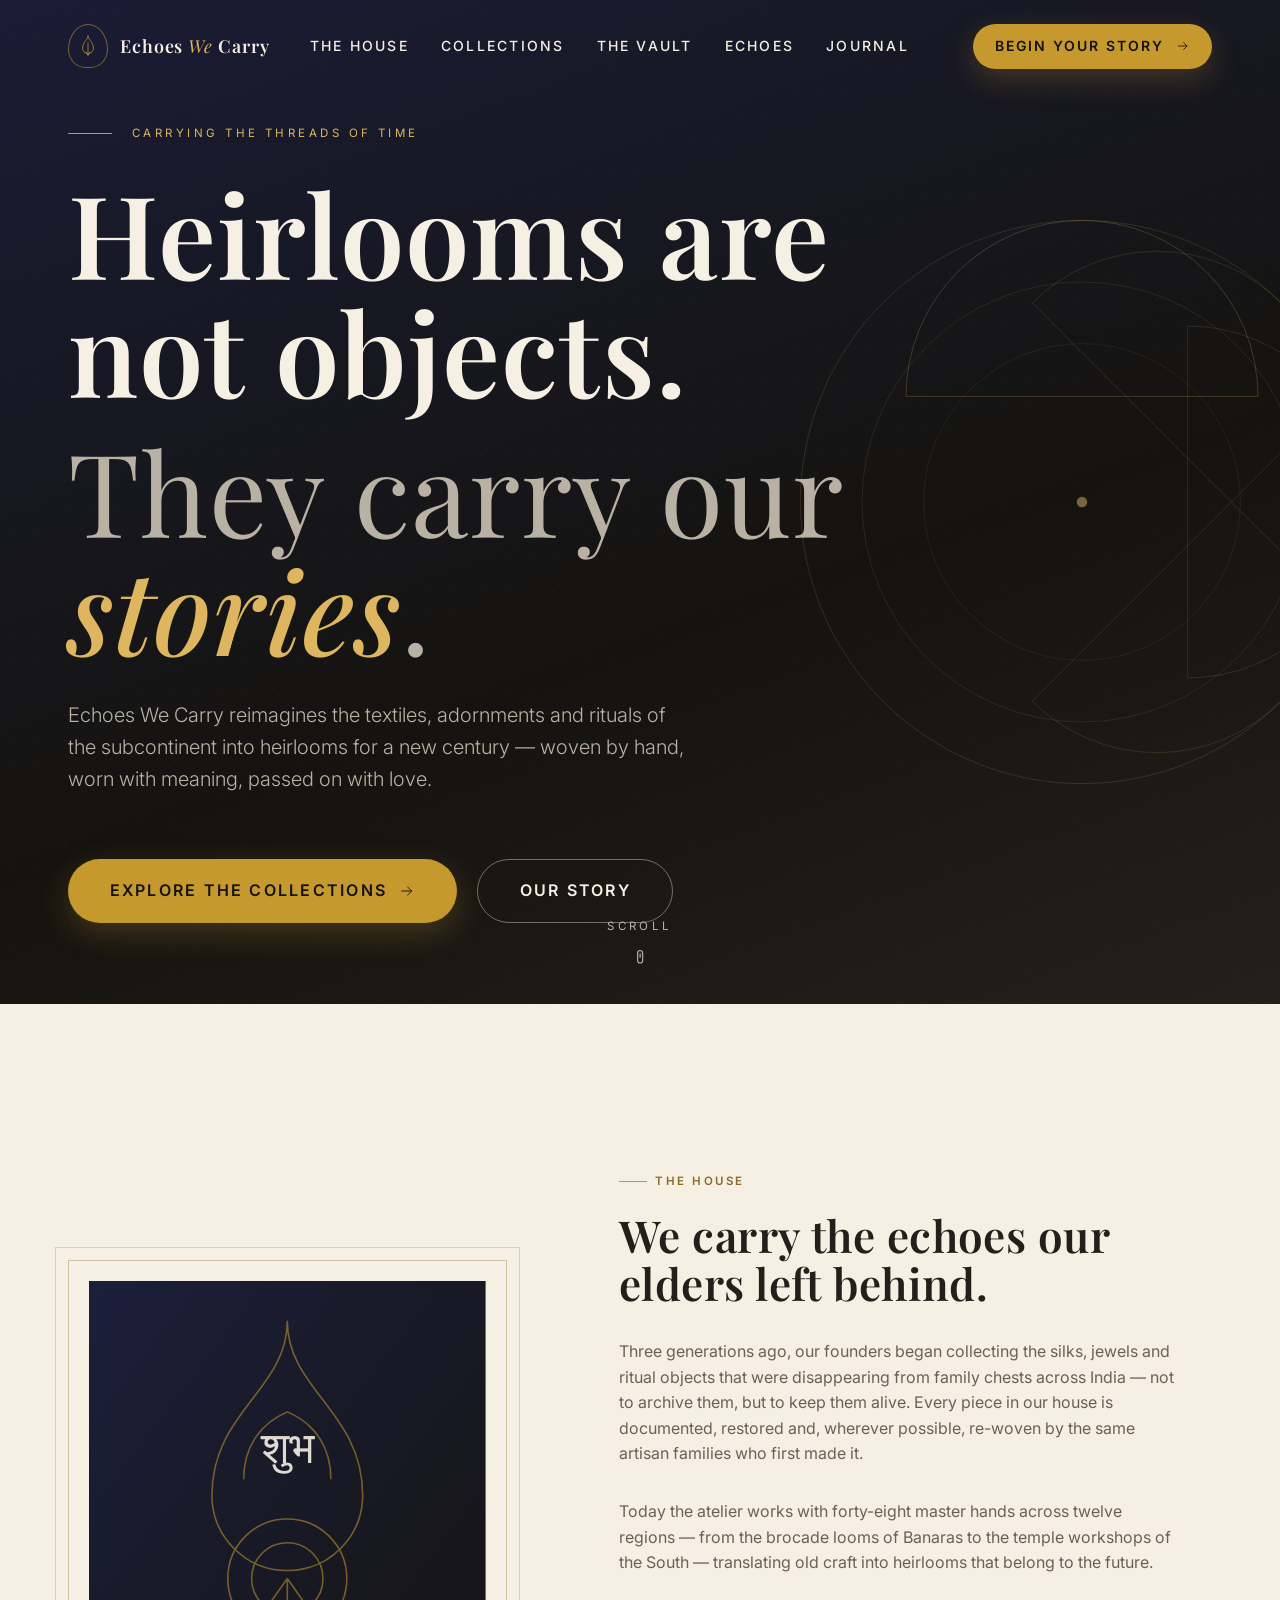
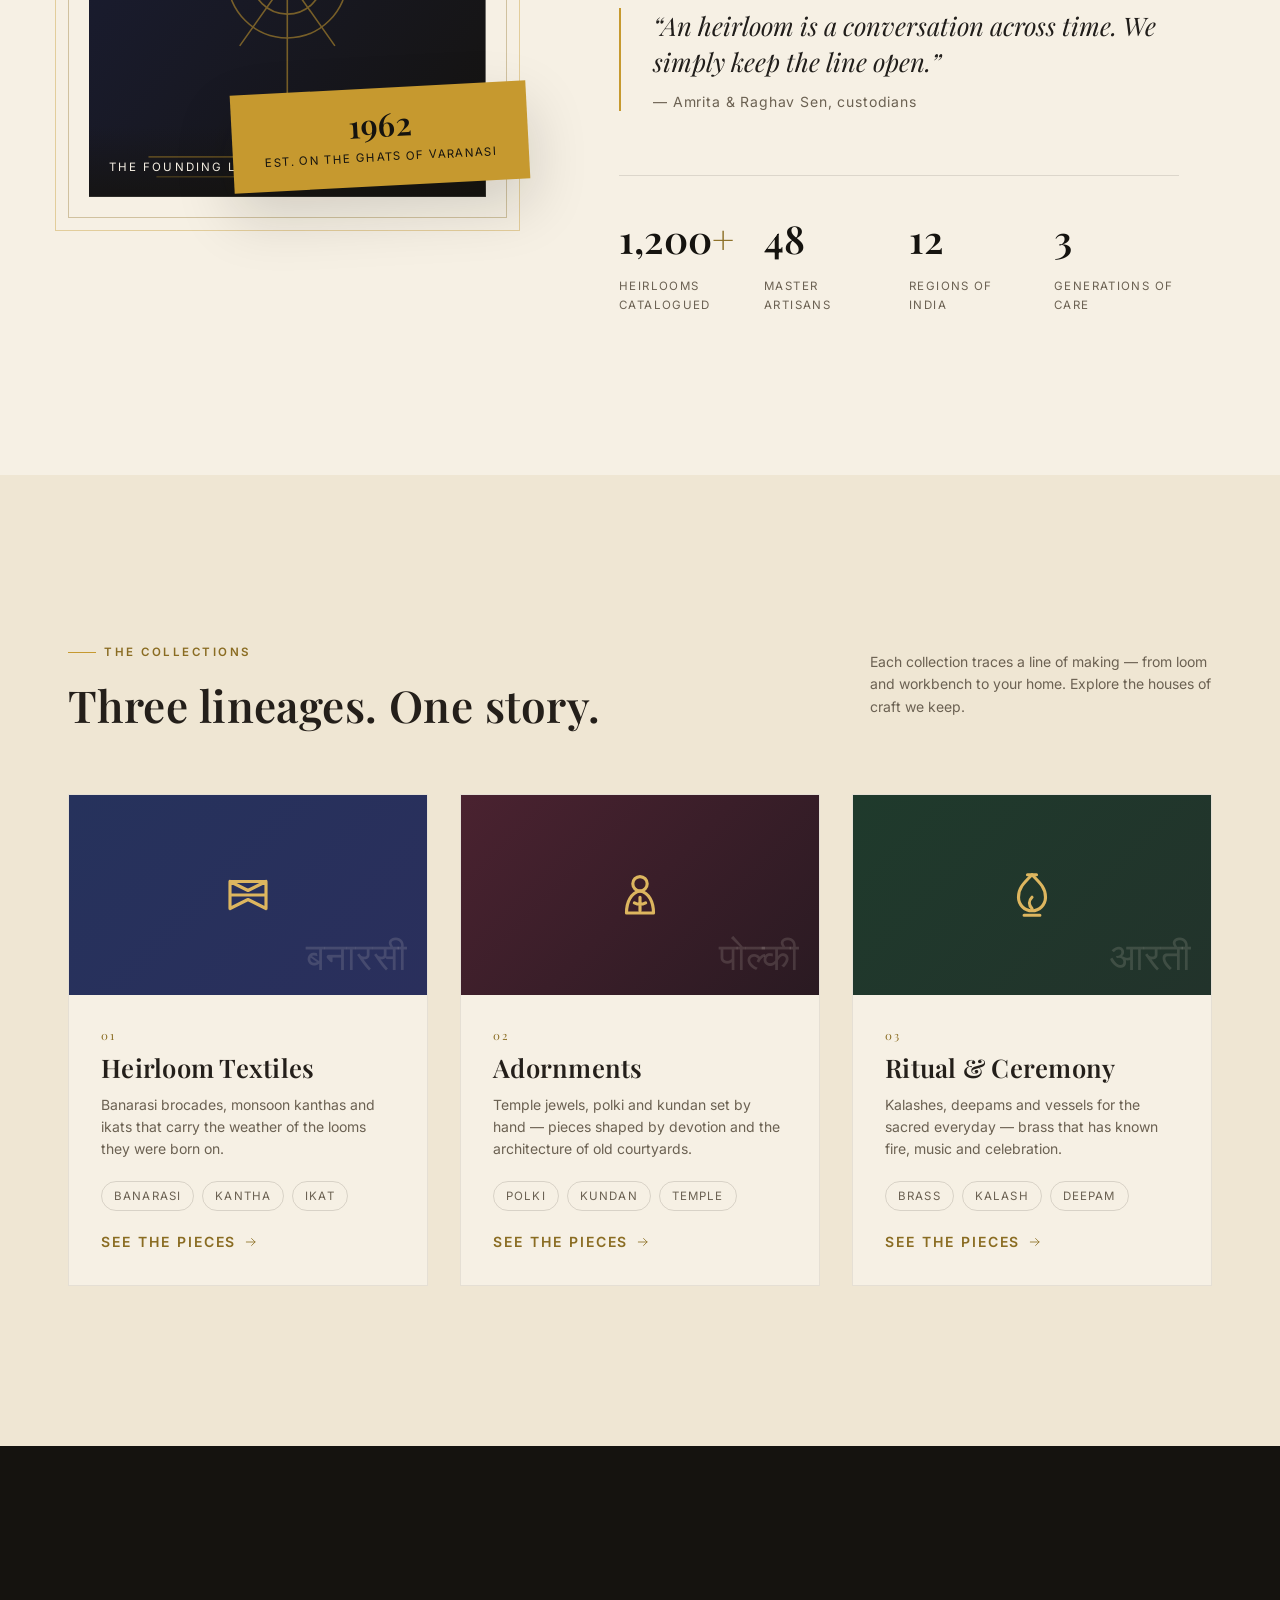
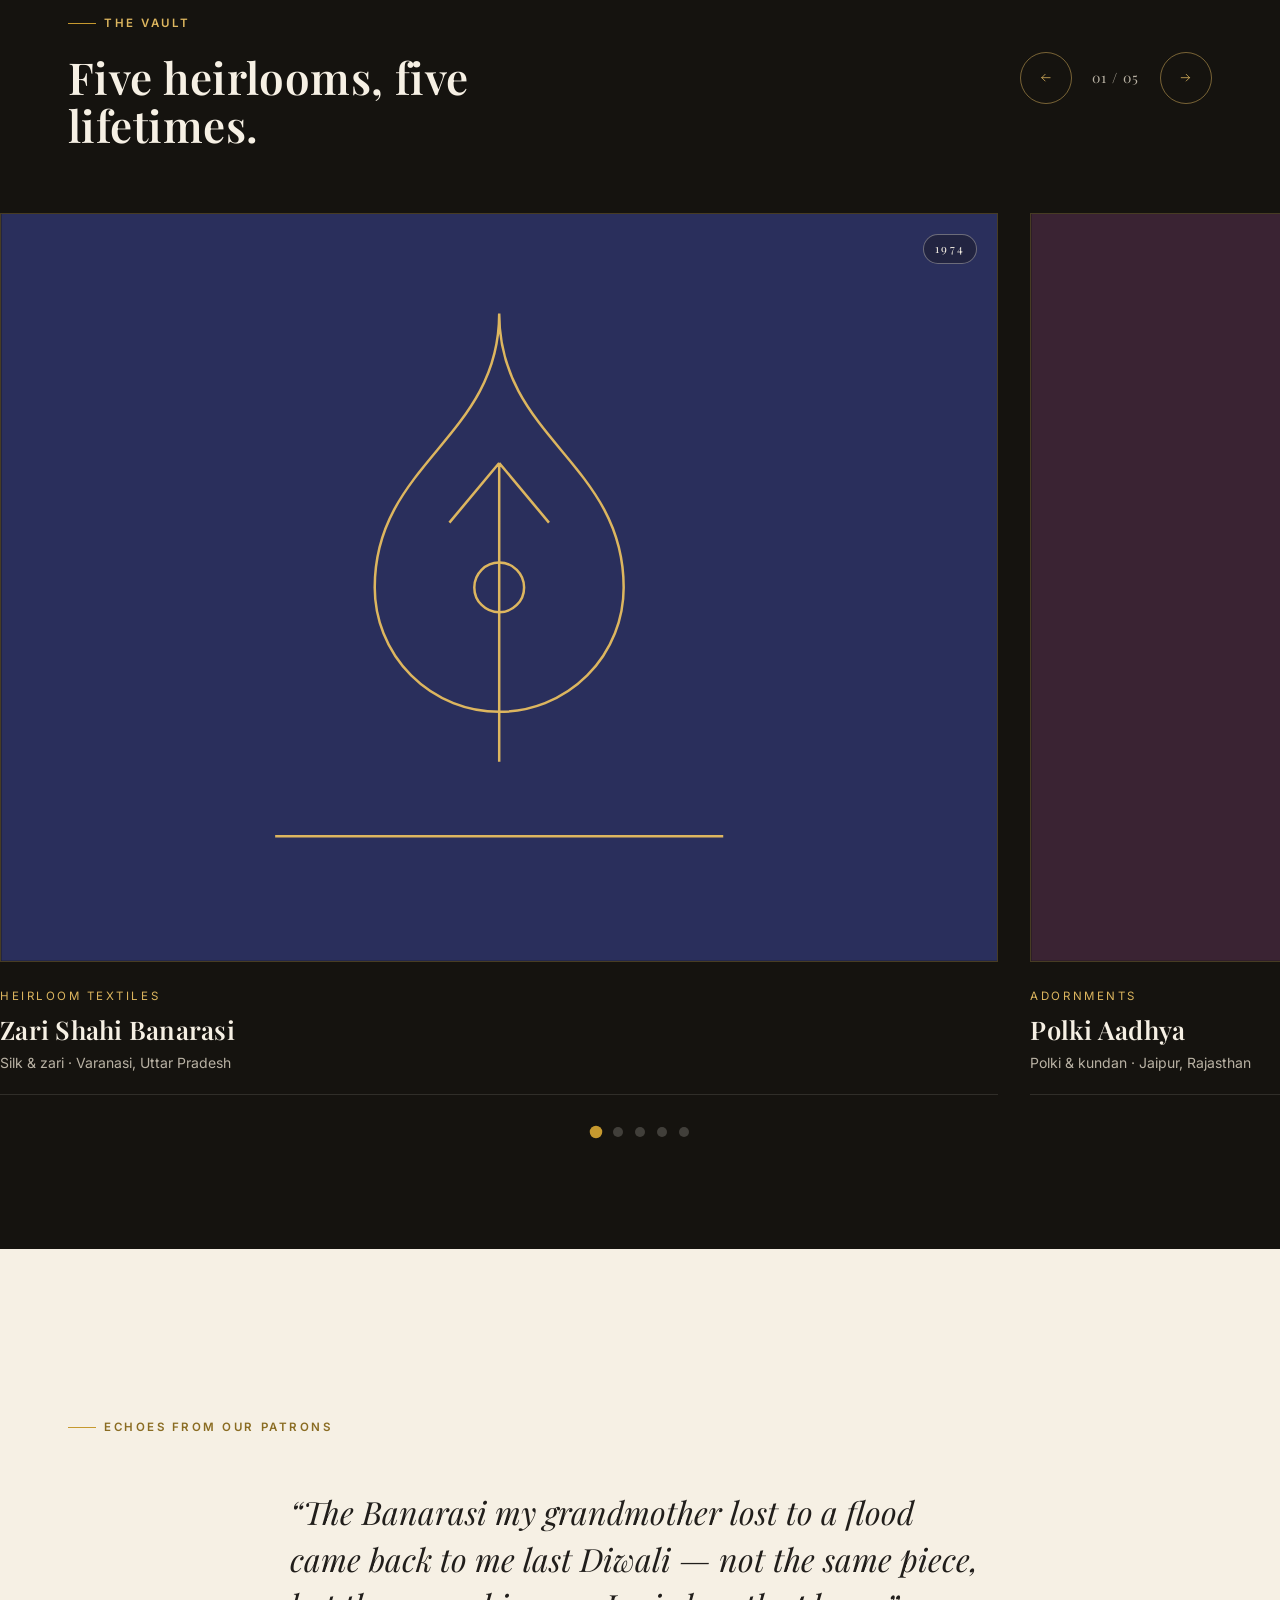
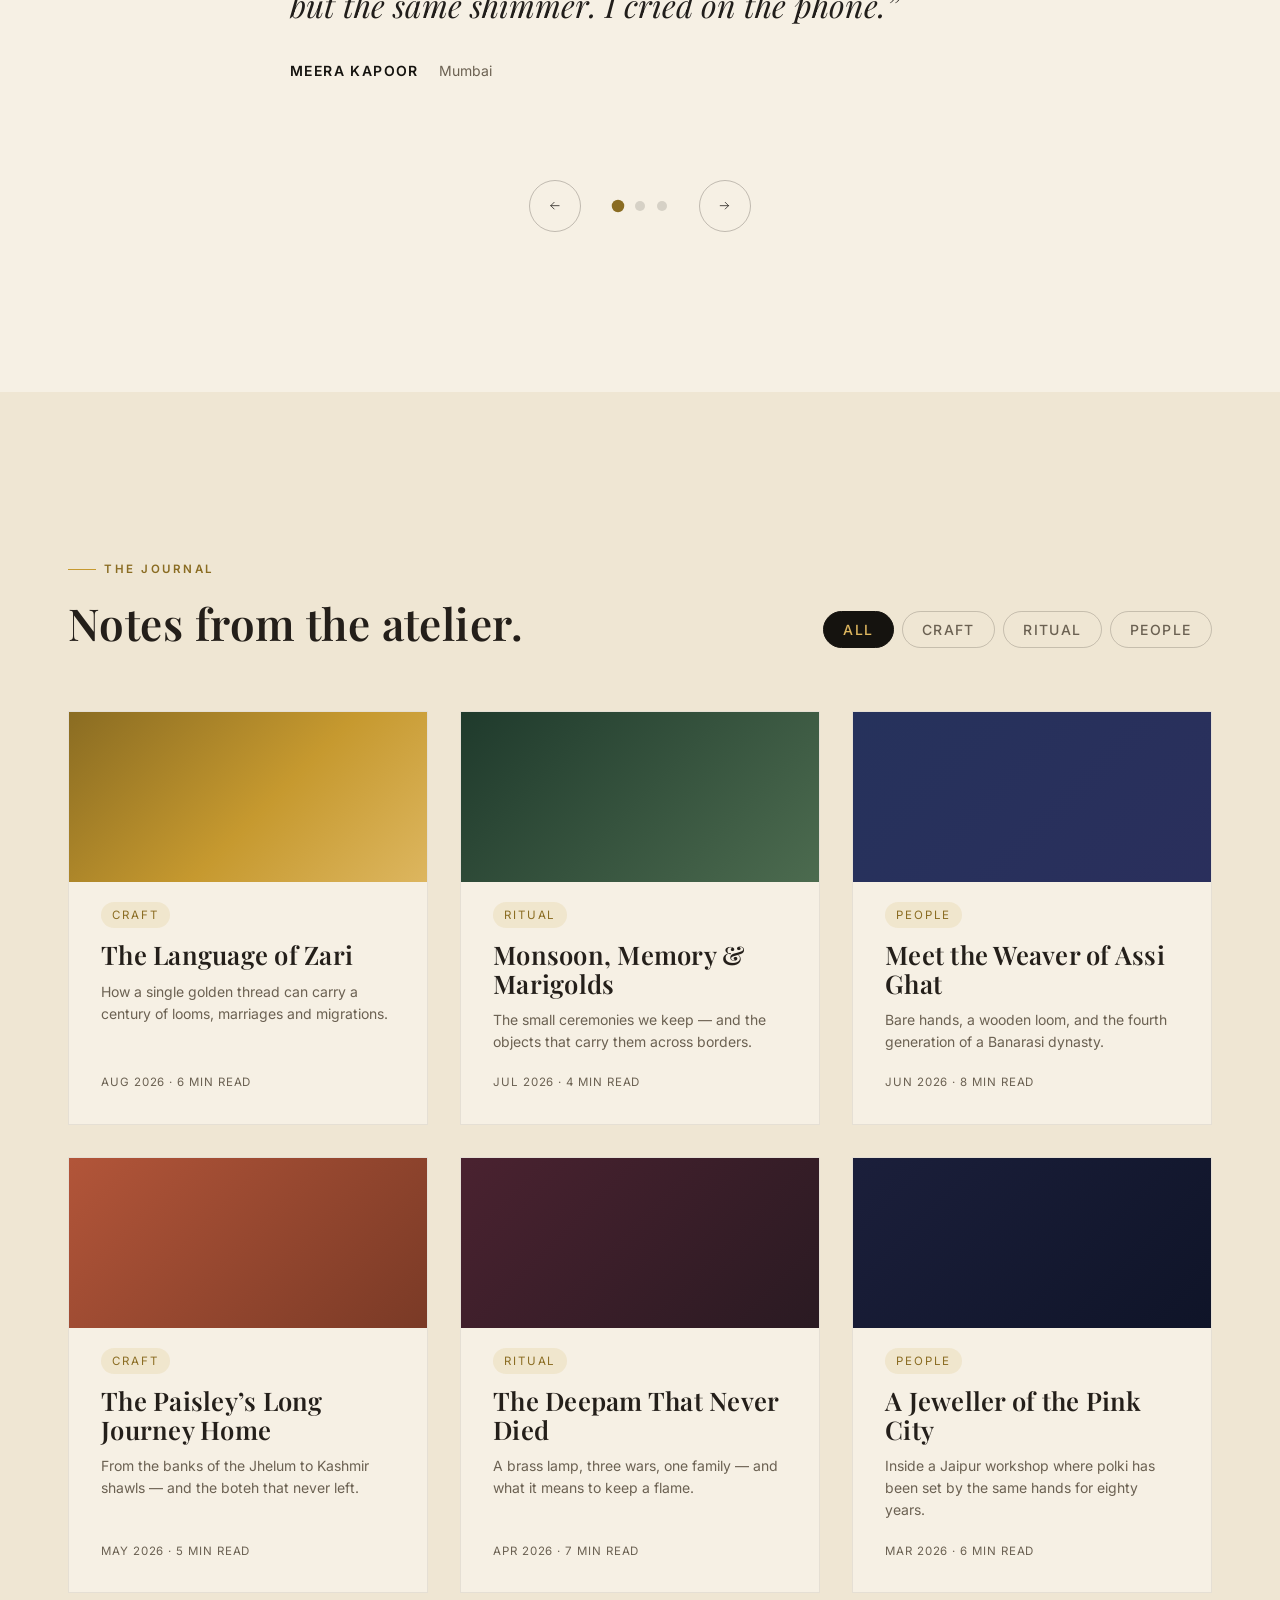
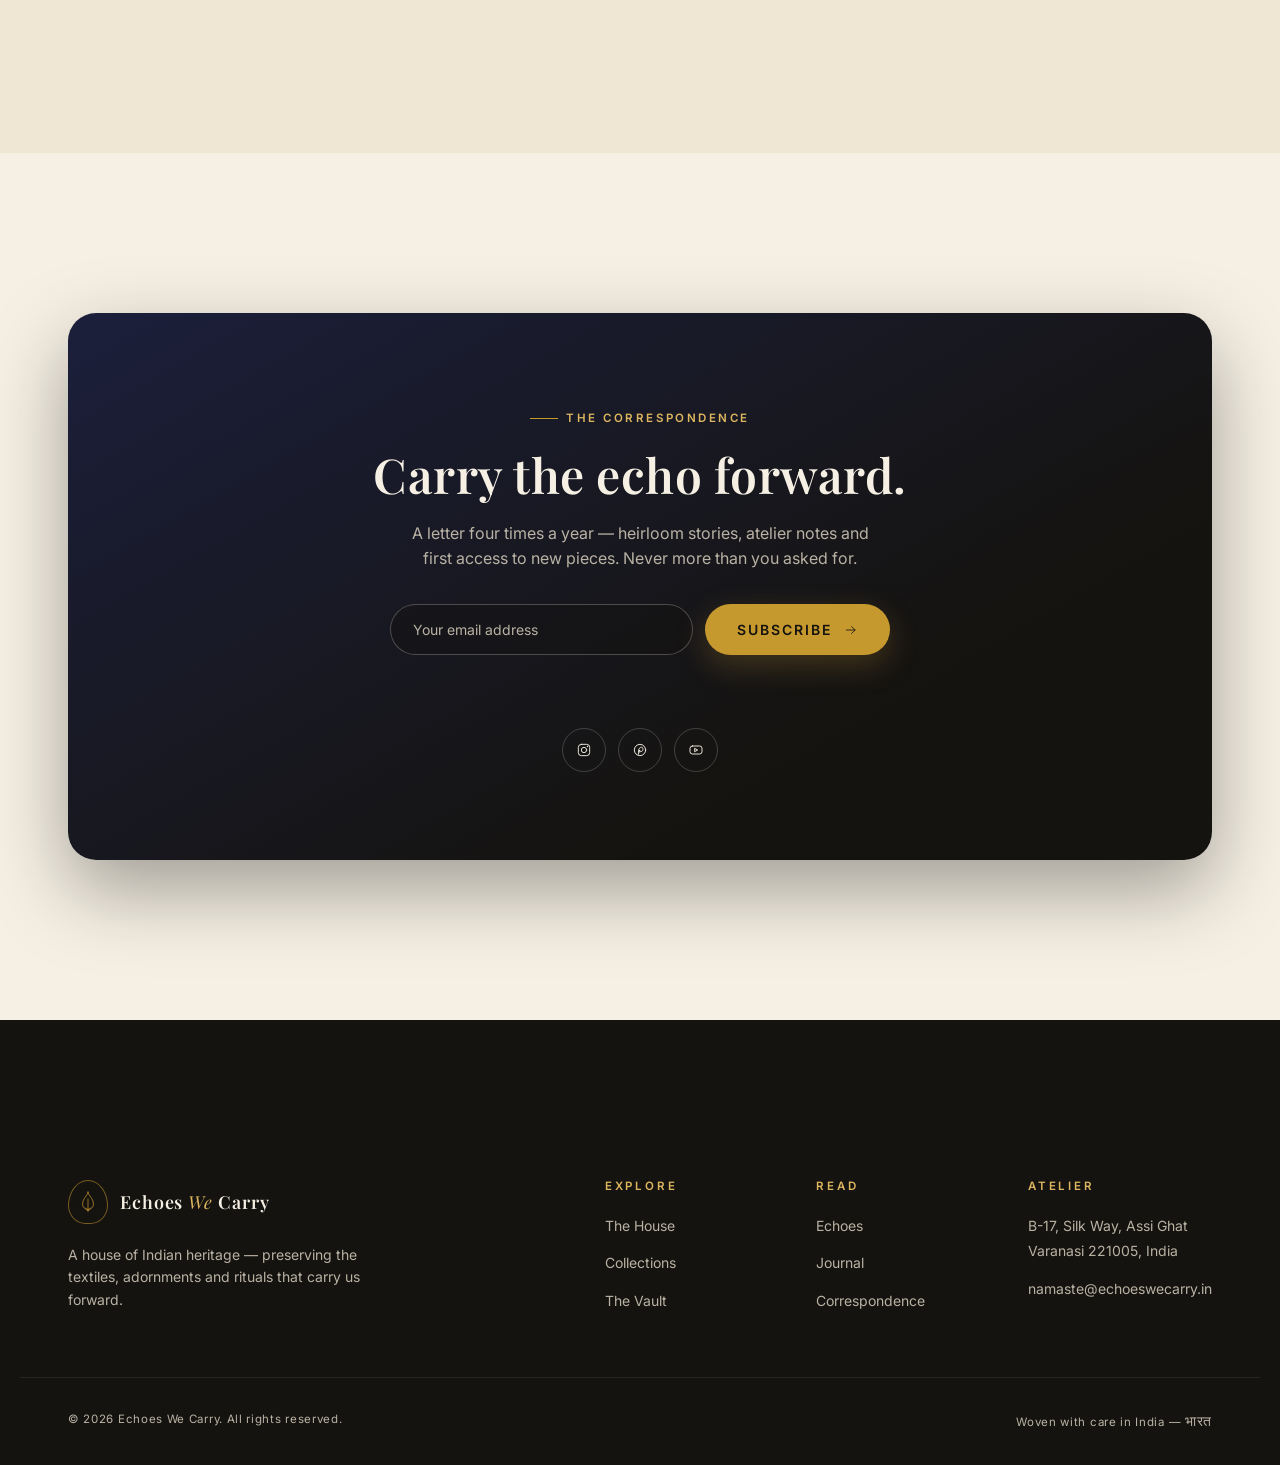
==== index.html @ 2dfbabad "changes" ====
<!DOCTYPE html>
<html lang="en">
<head>
  <meta charset="UTF-8" />
  <meta name="viewport" content="width=device-width, initial-scale=1.0" />
  <meta name="description" content="Echoes We Carry — a modern house of Indian heritage, preserving heirloom textiles, adornments and ritual objects through the hands of master artisans." />
  <meta name="theme-color" content="#15130f" />
  <title>Echoes We Carry — Heirlooms of Indian Heritage</title>

  <!-- Fonts -->
  <link rel="preconnect" href="https://fonts.googleapis.com" />
  <link rel="preconnect" href="https://fonts.gstatic.com" crossorigin />
  <link href="https://fonts.googleapis.com/css2?family=Inter:wght@300;400;500;600&family=Playfair+Display:ital,wght@0,400;0,500;0,600;0,700;1,400;1,500&display=swap" rel="stylesheet" />

  <!-- Styles -->
  <link rel="stylesheet" href="css/variables.css" />
  <link rel="stylesheet" href="css/base.css" />
  <link rel="stylesheet" href="css/components.css" />
  <link rel="stylesheet" href="css/sections.css" />
  <link rel="stylesheet" href="css/responsive.css" />
</head>

<body id="top">
  <!-- ============ PRELOADER ============ -->
  <div class="preloader" id="preloader" aria-hidden="true">
    <div class="preloader__inner">
      <span class="preloader__mark" aria-hidden="true"></span>
      <p class="preloader__wordmark" aria-hidden="true">
        <span>E</span><span>c</span><span>h</span><span>o</span><span>e</span><span>s</span>
      </p>
      <p class="preloader__sub">We&hairsp;·&hairsp;Carry</p>
      <span class="preloader__line" aria-hidden="true"></span>
    </div>
  </div>

  <!-- ============ SCROLL PROGRESS ============ -->
  <div class="scroll-progress" id="scroll-progress" aria-hidden="true"></div>

  <!-- ============ HEADER ============ -->
  <header class="site-header" id="site-header">
    <div class="container header__inner">
      <a href="#top" class="brand" aria-label="Echoes We Carry — home">
        <span class="brand__mark" aria-hidden="true">
          <svg viewBox="0 0 40 44" class="icon brand__svg"><path d="M20 2 C 20 10, 9 14, 9 26 A 11 11 0 0 0 31 26 C 31 14, 20 10, 20 2 Z"/><path d="M20 16 v 24 M20 40 l-5 -6 M20 40 l5 -6" /></svg>
        </span>
        <span class="brand__text">Echoes <em>We</em> Carry</span>
      </a>

      <nav class="primary-nav" id="primary-nav" aria-label="Primary">
        <ul class="primary-nav__list">
          <li><a href="#the-house" class="nav-link"><span data-text="The House">The House</span></a></li>
          <li><a href="#collections" class="nav-link"><span data-text="Collections">Collections</span></a></li>
          <li><a href="#vault" class="nav-link"><span data-text="The Vault">The Vault</span></a></li>
          <li><a href="#echoes" class="nav-link"><span data-text="Echoes">Echoes</span></a></li>
          <li><a href="#journal" class="nav-link"><span data-text="Journal">Journal</span></a></li>
        </ul>
        <a href="#join" class="btn btn-primary nav__cta">
          <span>Begin Your Story</span>
          <svg class="icon btn-arrow" viewBox="0 0 24 24"><path d="M4 12h15M13 6l6 6-6 6"/></svg>
        </a>
      </nav>

      <button class="nav-toggle" id="nav-toggle" type="button" aria-expanded="false" aria-controls="primary-nav mobile-menu" aria-label="Open menu">
        <span class="nav-toggle__bar"></span>
        <span class="nav-toggle__bar"></span>
      </button>
    </div>
  </header>

  <!-- ============ MOBILE MENU ============ -->
  <div class="mobile-menu" id="mobile-menu" aria-hidden="true">
    <div class="mobile-menu__art" aria-hidden="true"></div>
    <nav class="mobile-menu__nav" aria-label="Mobile">
      <ul class="mobile-menu__list">
        <li style="--i:0"><a href="#the-house" class="mobile-link"><span class="mobile-link__num">01</span><span class="mobile-link__txt">The House</span></a></li>
        <li style="--i:1"><a href="#collections" class="mobile-link"><span class="mobile-link__num">02</span><span class="mobile-link__txt">Collections</span></a></li>
        <li style="--i:2"><a href="#vault" class="mobile-link"><span class="mobile-link__num">03</span><span class="mobile-link__txt">The Vault</span></a></li>
        <li style="--i:3"><a href="#echoes" class="mobile-link"><span class="mobile-link__num">04</span><span class="mobile-link__txt">Echoes</span></a></li>
        <li style="--i:4"><a href="#journal" class="mobile-link"><span class="mobile-link__num">05</span><span class="mobile-link__txt">Journal</span></a></li>
        <li style="--i:5"><a href="#join" class="mobile-link"><span class="mobile-link__num">06</span><span class="mobile-link__txt">Begin Your Story</span></a></li>
      </ul>
    </nav>
  </div>

  <main>
    <!-- ============ HERO ============ -->
    <section class="hero" id="top" aria-label="Introduction">
      <div class="hero__bg" aria-hidden="true">
        <div class="hero__grain"></div>
        <svg class="hero__motif" viewBox="0 0 800 800" preserveAspectRatio="xMidYMid slice">
          <g fill="none" stroke="currentColor">
            <circle cx="400" cy="400" r="320" opacity="0.35" />
            <circle cx="400" cy="400" r="250" opacity="0.25" />
            <circle cx="400" cy="400" r="180" opacity="0.18" />
            <path d="M400 80 a 200 200 0 0 1 200 200 l -400 0 a 200 200 0 0 1 200 -200 Z" opacity="0.5" />
            <path d="M400 80 a 200 200 0 0 1 200 200 l -400 0 a 200 200 0 0 1 200 -200 Z" opacity="0.3" transform="rotate(45 400 400)" />
            <path d="M400 80 a 200 200 0 0 1 200 200 l -400 0 a 200 200 0 0 1 200 -200 Z" opacity="0.3" transform="rotate(90 400 400)" />
            <path d="M400 80 a 200 200 0 0 1 200 200 l -400 0 a 200 200 0 0 1 200 -200 Z" opacity="0.3" transform="rotate(135 400 400)" />
            <circle cx="400" cy="400" r="6" fill="currentColor" stroke="none" />
          </g>
        </svg>
      </div>

      <div class="container hero__inner">
        <p class="hero__eyebrow" data-reveal>
          <span class="hero__eyebrow-line"></span>
          Carrying the threads of time
        </p>
        <h1 class="hero__title" data-reveal data-reveal-delay="1">
          Heirlooms are not objects.
          <span class="hero__title-line">They carry our <span class="rotate-word" id="rotate-word">echoes</span>.</span>
        </h1>
        <p class="hero__lede" data-reveal data-reveal-delay="2">
          Echoes We Carry reimagines the textiles, adornments and rituals of the
          subcontinent into heirlooms for a new century — woven by hand, worn with
          meaning, passed on with love.
        </p>
        <div class="hero__actions" data-reveal data-reveal-delay="3">
          <a href="#collections" class="btn btn-primary btn-large">
            <span>Explore the Collections</span>
            <svg class="icon btn-arrow" viewBox="0 0 24 24"><path d="M4 12h15M13 6l6 6-6 6"/></svg>
          </a>
          <a href="#the-house" class="btn btn-secondary btn-large">Our Story</a>
        </div>
      </div>

      <a href="#the-house" class="hero__scrollcue" aria-label="Scroll to The House">
        <span class="hero__scrollcue-txt">Scroll</span>
        <svg class="icon hero__scrollcue-icon" viewBox="0 0 24 24"><rect x="9" y="3" width="6" height="15" rx="3"/><path d="M12 7v4"/></svg>
      </a>
    </section>

    <!-- ============ THE HOUSE / ABOUT ============ -->
    <section class="section about" id="the-house">
      <div class="container about__grid">
        <div class="about__media" data-reveal>
          <div class="about__frame">
            <div class="about__art" aria-hidden="true">
              <svg class="about__art-svg" viewBox="0 0 200 260" preserveAspectRatio="none">
                <defs>
                  <linearGradient id="artGrad" x1="0" y1="0" x2="1" y2="1">
                    <stop offset="0" stop-color="var(--color-indigo)"/>
                    <stop offset="1" stop-color="var(--color-charcoal-deep)"/>
                  </linearGradient>
                </defs>
                <rect width="200" height="260" fill="url(#artGrad)"/>
                <g fill="none" stroke="var(--color-gold)" stroke-width="0.8" opacity="0.55">
                  <path d="M100 20 C 100 55, 62 66, 62 108 A 38 38 0 0 0 138 108 C 138 66, 100 55, 100 20 Z"/>
                  <path d="M100 66 c -14 6 -22 18 -22 34 M100 66 c 14 6 22 18 22 34" />
                  <path d="M100 150 v 78 M100 150 l -24 34 M100 150 l 24 34" />
                  <circle cx="100" cy="150" r="30" />
                  <circle cx="100" cy="150" r="18" />
                  <path d="M30 240 h 140 M34 250 h 132" />
                </g>
                <text x="100" y="92" text-anchor="middle" font-family="Georgia, serif" font-size="22" fill="var(--color-ivory)" opacity="0.9">शुभ</text>
              </svg>
              <span class="about__art-caption">The founding loom — Varanasi, 1962</span>
            </div>
            <div class="about__badge">
              <span class="about__badge-year">1962</span>
              <span class="about__badge-txt">Est. on the ghats of Varanasi</span>
            </div>
          </div>
        </div>

        <div class="about__content">
          <p class="section-eyebrow" data-reveal>The House</p>
          <h2 class="section-title" data-reveal>We carry the echoes our elders left behind.</h2>
          <p class="about__copy" data-reveal>
            Three generations ago, our founders began collecting the silks, jewels and
            ritual objects that were disappearing from family chests across India — not
            to archive them, but to keep them alive. Every piece in our house is
            documented, restored and, wherever possible, re-woven by the same artisan
            families who first made it.
          </p>
          <p class="about__copy" data-reveal>
            Today the atelier works with forty-eight master hands across twelve regions —
            from the brocade looms of Banaras to the temple workshops of the South —
            translating old craft into heirlooms that belong to the future.
          </p>
          <blockquote class="about__quote" data-reveal>
            <p>“An heirloom is a conversation across time. We simply keep the line open.”</p>
            <cite>— Amrita &amp; Raghav Sen, custodians</cite>
          </blockquote>
          <div class="about__stats">
            <div class="stat" data-reveal>
              <span class="stat__number"><span class="stat__num" data-count-to="1200">0</span><span class="stat__suffix">+</span></span>
              <span class="stat__label">Heirlooms catalogued</span>
            </div>
            <div class="stat" data-reveal>
              <span class="stat__number"><span class="stat__num" data-count-to="48">0</span></span>
              <span class="stat__label">Master artisans</span>
            </div>
            <div class="stat" data-reveal>
              <span class="stat__number"><span class="stat__num" data-count-to="12">0</span></span>
              <span class="stat__label">Regions of India</span>
            </div>
            <div class="stat" data-reveal>
              <span class="stat__number"><span class="stat__num" data-count-to="3">0</span></span>
              <span class="stat__label">Generations of care</span>
            </div>
          </div>
        </div>
      </div>
    </section>


    <!-- ============ COLLECTIONS ============ -->
    <section class="section collections" id="collections">
      <div class="container">
        <header class="section-head">
          <div>
            <p class="section-eyebrow" data-reveal>The Collections</p>
            <h2 class="section-title" data-reveal>Three lineages. One story.</h2>
          </div>
          <p class="section-head__note" data-reveal>
            Each collection traces a line of making — from loom and workbench to your
            home. Explore the houses of craft we keep.
          </p>
        </header>

        <div class="collections__grid">
          <article class="collection-card" data-reveal>
            <div class="collection-card__media collection-card__media--textiles" aria-hidden="true">
              <svg class="icon collection-card__icon" viewBox="0 0 24 24"><path d="M4 6h16M4 6v12M20 6v12M4 6l8 4 8-4M4 18l8-4 8 4M4 12h16"/></svg>
              <span class="collection-card__monogram">बनारसी</span>
            </div>
            <div class="collection-card__body">
              <span class="collection-card__index">01</span>
              <h3 class="collection-card__title">Heirloom Textiles</h3>
              <p class="collection-card__copy">
                Banarasi brocades, monsoon kanthas and ikats that carry the weather of
                the looms they were born on.
              </p>
              <ul class="collection-card__tags">
                <li>Banarasi</li><li>Kantha</li><li>Ikat</li>
              </ul>
              <a href="#vault" class="text-link">
                <span>See the pieces</span>
                <svg class="icon text-link__arrow" viewBox="0 0 24 24"><path d="M4 12h15M13 6l6 6-6 6"/></svg>
              </a>
            </div>
          </article>

          <article class="collection-card" data-reveal data-reveal-delay="1">
            <div class="collection-card__media collection-card__media--adornments" aria-hidden="true">
              <svg class="icon collection-card__icon" viewBox="0 0 24 24"><circle cx="12" cy="7" r="3.2"/><path d="M12 10.2 C 8 11 6 15 6 20 h12 c 0-5-2-9-6-9.8Z"/><path d="M12 13v6M9.5 15.5c1.6.8 3.4.8 5 0"/></svg>
              <span class="collection-card__monogram">पोल्की</span>
            </div>
            <div class="collection-card__body">
              <span class="collection-card__index">02</span>
              <h3 class="collection-card__title">Adornments</h3>
              <p class="collection-card__copy">
                Temple jewels, polki and kundan set by hand — pieces shaped by devotion
                and the architecture of old courtyards.
              </p>
              <ul class="collection-card__tags">
                <li>Polki</li><li>Kundan</li><li>Temple</li>
              </ul>
              <a href="#vault" class="text-link">
                <span>See the pieces</span>
                <svg class="icon text-link__arrow" viewBox="0 0 24 24"><path d="M4 12h15M13 6l6 6-6 6"/></svg>
              </a>
            </div>
          </article>

          <article class="collection-card" data-reveal data-reveal-delay="2">
            <div class="collection-card__media collection-card__media--ritual" aria-hidden="true">
              <svg class="icon collection-card__icon" viewBox="0 0 24 24"><path d="M12 3c-4 4-6 6-6 10a6 6 0 0 0 12 0c0-4-2-6-6-10Z"/><path d="M12 13c-1.5 1.5-1.5 3.5 0 5"/><path d="M10 3h4M8.5 21h7"/></svg>
              <span class="collection-card__monogram">आरती</span>
            </div>
            <div class="collection-card__body">
              <span class="collection-card__index">03</span>
              <h3 class="collection-card__title">Ritual &amp; Ceremony</h3>
              <p class="collection-card__copy">
                Kalashes, deepams and vessels for the sacred everyday — brass that has
                known fire, music and celebration.
              </p>
              <ul class="collection-card__tags">
                <li>Brass</li><li>Kalash</li><li>Deepam</li>
              </ul>
              <a href="#vault" class="text-link">
                <span>See the pieces</span>
                <svg class="icon text-link__arrow" viewBox="0 0 24 24"><path d="M4 12h15M13 6l6 6-6 6"/></svg>
              </a>
            </div>
          </article>
        </div>
      </div>
    </section>


    <!-- ============ THE VAULT (CAROUSEL) ============ -->
    <section class="section vault" id="vault">
      <div class="container">
        <header class="section-head section-head--split">
          <div>
            <p class="section-eyebrow section-eyebrow--light" data-reveal>The Vault</p>
            <h2 class="section-title section-title--light" data-reveal>Five heirlooms, five lifetimes.</h2>
          </div>
          <div class="vault__controls" data-reveal>
            <button class="carousel-btn" id="vault-prev" type="button" aria-label="Previous heirloom">
              <svg class="icon" viewBox="0 0 24 24"><path d="M20 12H5M11 6l-6 6 6 6"/></svg>
            </button>
            <span class="vault__counter" aria-live="polite">
              <span id="vault-index">01</span> / <span id="vault-total">05</span>
            </span>
            <button class="carousel-btn" id="vault-next" type="button" aria-label="Next heirloom">
              <svg class="icon" viewBox="0 0 24 24"><path d="M4 12h15M13 6l6 6-6 6"/></svg>
            </button>
          </div>
        </header>
      </div>

      <div class="vault__viewport" id="vault-viewport" data-reveal>
        <div class="vault__track" id="vault-track">
          <article class="vault-card" data-accent="gold">
            <div class="vault-card__art vault-card__art--1" aria-hidden="true">
              <svg viewBox="0 0 400 300"><rect width="400" height="300" fill="#2a2f5c"/><g fill="none" stroke="#ddb65f" stroke-width="1"><path d="M200 40 C 200 90 150 100 150 150 A 50 50 0 0 0 250 150 C 250 100 200 90 200 40 Z"/><path d="M200 100 v 120 M200 100 l -20 24 M200 100 l 20 24"/><path d="M110 250 h 180"/><circle cx="200" cy="150" r="10"/></g></svg>
              <span class="vault-card__year">1974</span>
            </div>
            <div class="vault-card__body">
              <span class="vault-card__line">Heirloom Textiles</span>
              <h3 class="vault-card__title">Zari Shahi Banarasi</h3>
              <p class="vault-card__meta">Silk &amp; zari · Varanasi, Uttar Pradesh</p>
            </div>
          </article>

          <article class="vault-card" data-accent="terracotta">
            <div class="vault-card__art vault-card__art--2" aria-hidden="true">
              <svg viewBox="0 0 400 300"><rect width="400" height="300" fill="#3a2333"/><g fill="none" stroke="#ddb65f" stroke-width="1"><circle cx="200" cy="130" r="46"/><circle cx="200" cy="130" r="30"/><path d="M200 176 L 200 236 M200 176 l -30 40 M200 176 l 30 40"/><path d="M120 250 h 160"/><circle cx="200" cy="130" r="8" fill="#ddb65f" stroke="none"/><path d="M140 130 h 120 M200 70 v 120" opacity="0.4"/></g></svg>
              <span class="vault-card__year">1988</span>
            </div>
            <div class="vault-card__body">
              <span class="vault-card__line">Adornments</span>
              <h3 class="vault-card__title">Polki Aadhya</h3>
              <p class="vault-card__meta">Polki &amp; kundan · Jaipur, Rajasthan</p>
            </div>
          </article>

          <article class="vault-card" data-accent="forest">
            <div class="vault-card__art vault-card__art--3" aria-hidden="true">
              <svg viewBox="0 0 400 300"><rect width="400" height="300" fill="#23342a"/><g fill="none" stroke="#ddb65f" stroke-width="1"><path d="M200 40 C 200 100 140 110 140 170 A 60 60 0 0 0 260 170 C 260 110 200 100 200 40 Z"/><path d="M200 60 v 40 M200 60 l -12 16 M200 60 l 12 16"/><path d="M200 100 v 130 M200 100 l -28 34 M200 100 l 28 34"/><path d="M130 250 h 140"/><circle cx="200" cy="170" r="6" fill="#ddb65f" stroke="none"/></g></svg>
              <span class="vault-card__year">1962</span>
            </div>
            <div class="vault-card__body">
              <span class="vault-card__line">Ritual &amp; Ceremony</span>
              <h3 class="vault-card__title">Kalash of the Old Haveli</h3>
              <p class="vault-card__meta">Hand-hammered brass · Udaipur, Rajasthan</p>
            </div>
          </article>


          <article class="vault-card" data-accent="gold">
            <div class="vault-card__art vault-card__art--4" aria-hidden="true">
              <svg viewBox="0 0 400 300"><rect width="400" height="300" fill="#2f2637"/><g fill="none" stroke="#ddb65f" stroke-width="1"><path d="M200 30 v 210 M60 90 h 280 M80 60 h 240 M100 120 h 200"/><path d="M120 240 h 160"/><circle cx="200" cy="60" r="16"/><circle cx="200" cy="240" r="12"/></g></svg>
              <span class="vault-card__year">1991</span>
            </div>
            <div class="vault-card__body">
              <span class="vault-card__line">Heirloom Textiles</span>
              <h3 class="vault-card__title">Kantha of the Monsoon</h3>
              <p class="vault-card__meta">Patchwork kantha · Nadia, West Bengal</p>
            </div>
          </article>

          <article class="vault-card" data-accent="terracotta">
            <div class="vault-card__art vault-card__art--5" aria-hidden="true">
              <svg viewBox="0 0 400 300"><rect width="400" height="300" fill="#4a2c22"/><g fill="none" stroke="#ddb65f" stroke-width="1"><path d="M200 40 v 150 M200 40 l -34 46 M200 40 l 34 46"/><circle cx="200" cy="150" r="34"/><circle cx="200" cy="150" r="20"/><path d="M150 220 h 100 M140 250 h 120"/><path d="M200 190 l -26 30 M200 190 l 26 30"/></g></svg>
              <span class="vault-card__year">1966</span>
            </div>
            <div class="vault-card__body">
              <span class="vault-card__line">Adornments</span>
              <h3 class="vault-card__title">Tanjore Leaf</h3>
              <p class="vault-card__meta">Temple gold work · Thanjavur, Tamil Nadu</p>
            </div>
          </article>
        </div>
      </div>

      <div class="container">
        <div class="vault__dots" id="vault-dots" role="tablist" aria-label="Choose heirloom"></div>
      </div>
    </section>


    <!-- ============ ECHOES (TESTIMONIAL SLIDER) ============ -->
    <section class="section echoes" id="echoes">
      <div class="container">
        <p class="section-eyebrow" data-reveal>Echoes from our patrons</p>

        <div class="echoes__stage" data-reveal>
          <div class="echoes__slides" id="echo-slides">
            <blockquote class="echo-slide is-active">
              <p class="echo-slide__quote">“The Banarasi my grandmother lost to a flood came back to me last Diwali — not the same piece, but the same shimmer. I cried on the phone.”</p>
              <footer class="echo-slide__byline">
                <span class="echo-slide__name">Meera Kapoor</span>
                <span class="echo-slide__city">Mumbai</span>
              </footer>
            </blockquote>
            <blockquote class="echo-slide">
              <p class="echo-slide__quote">“We commissioned our wedding kalash from the atelier. It travelled from Rajasthan to Boston, and now sits where our daughter was born. That is the whole point of us.”</p>
              <footer class="echo-slide__byline">
                <span class="echo-slide__name">Arjun &amp; Shreya Menon</span>
                <span class="echo-slide__city">Boston, USA</span>
              </footer>
            </blockquote>
            <blockquote class="echo-slide">
              <p class="echo-slide__quote">“Every piece arrives with its provenance — the weaver’s name, the village, the year. It changed how I think about what I own.”</p>
              <footer class="echo-slide__byline">
                <span class="echo-slide__name">Devika Rau</span>
                <span class="echo-slide__city">Bengaluru</span>
              </footer>
            </blockquote>
          </div>
        </div>

        <div class="echoes__controls" data-reveal>
          <button class="carousel-btn carousel-btn--ghost" id="echo-prev" type="button" aria-label="Previous echo">
            <svg class="icon" viewBox="0 0 24 24"><path d="M20 12H5M11 6l-6 6 6 6"/></svg>
          </button>
          <div class="echoes__dots" id="echo-dots" role="tablist" aria-label="Choose echo"></div>
          <button class="carousel-btn carousel-btn--ghost" id="echo-next" type="button" aria-label="Next echo">
            <svg class="icon" viewBox="0 0 24 24"><path d="M4 12h15M13 6l6 6-6 6"/></svg>
          </button>
        </div>
      </div>
    </section>


    <!-- ============ JOURNAL (FILTERABLE) ============ -->
    <section class="section journal" id="journal">
      <div class="container">
        <header class="section-head section-head--journal">
          <div>
            <p class="section-eyebrow" data-reveal>The Journal</p>
            <h2 class="section-title" data-reveal>Notes from the atelier.</h2>
          </div>
          <div class="journal__filters" role="group" aria-label="Filter journal entries" data-reveal>
            <button class="filter-btn is-active" type="button" data-filter="all" aria-pressed="true">All</button>
            <button class="filter-btn" type="button" data-filter="craft" aria-pressed="false">Craft</button>
            <button class="filter-btn" type="button" data-filter="ritual" aria-pressed="false">Ritual</button>
            <button class="filter-btn" type="button" data-filter="people" aria-pressed="false">People</button>
          </div>
        </header>

        <div class="journal__grid" id="journal-grid">
          <article class="journal-card" data-category="craft" data-reveal>
            <div class="journal-card__media journal-card__media--zari" aria-hidden="true"></div>
            <div class="journal-card__body">
              <span class="journal-card__cat">Craft</span>
              <h3 class="journal-card__title">The Language of Zari</h3>
              <p class="journal-card__excerpt">How a single golden thread can carry a century of looms, marriages and migrations.</p>
              <span class="journal-card__meta">Aug 2026 · 6 min read</span>
            </div>
          </article>

          <article class="journal-card" data-category="ritual" data-reveal data-reveal-delay="1">
            <div class="journal-card__media journal-card__media--kalash" aria-hidden="true"></div>
            <div class="journal-card__body">
              <span class="journal-card__cat">Ritual</span>
              <h3 class="journal-card__title">Monsoon, Memory &amp; Marigolds</h3>
              <p class="journal-card__excerpt">The small ceremonies we keep — and the objects that carry them across borders.</p>
              <span class="journal-card__meta">Jul 2026 · 4 min read</span>
            </div>
          </article>

          <article class="journal-card" data-category="people" data-reveal data-reveal-delay="2">
            <div class="journal-card__media journal-card__media--weaver" aria-hidden="true"></div>
            <div class="journal-card__body">
              <span class="journal-card__cat">People</span>
              <h3 class="journal-card__title">Meet the Weaver of Assi Ghat</h3>
              <p class="journal-card__excerpt">Bare hands, a wooden loom, and the fourth generation of a Banarasi dynasty.</p>
              <span class="journal-card__meta">Jun 2026 · 8 min read</span>
            </div>
          </article>

          <article class="journal-card" data-category="craft" data-reveal>
            <div class="journal-card__media journal-card__media--paisley" aria-hidden="true"></div>
            <div class="journal-card__body">
              <span class="journal-card__cat">Craft</span>
              <h3 class="journal-card__title">The Paisley’s Long Journey Home</h3>
              <p class="journal-card__excerpt">From the banks of the Jhelum to Kashmir shawls — and the boteh that never left.</p>
              <span class="journal-card__meta">May 2026 · 5 min read</span>
            </div>
          </article>

          <article class="journal-card" data-category="ritual" data-reveal data-reveal-delay="1">
            <div class="journal-card__media journal-card__media--deepam" aria-hidden="true"></div>
            <div class="journal-card__body">
              <span class="journal-card__cat">Ritual</span>
              <h3 class="journal-card__title">The Deepam That Never Died</h3>
              <p class="journal-card__excerpt">A brass lamp, three wars, one family — and what it means to keep a flame.</p>
              <span class="journal-card__meta">Apr 2026 · 7 min read</span>
            </div>
          </article>

          <article class="journal-card" data-category="people" data-reveal data-reveal-delay="2">
            <div class="journal-card__media journal-card__media--jeweller" aria-hidden="true"></div>
            <div class="journal-card__body">
              <span class="journal-card__cat">People</span>
              <h3 class="journal-card__title">A Jeweller of the Pink City</h3>
              <p class="journal-card__excerpt">Inside a Jaipur workshop where polki has been set by the same hands for eighty years.</p>
              <span class="journal-card__meta">Mar 2026 · 6 min read</span>
            </div>
          </article>
        </div>
      </div>
    </section>


    <!-- ============ JOIN / NEWSLETTER ============ -->
    <section class="section join" id="join">
      <div class="container">
        <div class="join__panel" data-reveal>
          <div class="join__motif" aria-hidden="true"></div>
          <p class="section-eyebrow section-eyebrow--light">The Correspondence</p>
          <h2 class="join__title">Carry the echo forward.</h2>
          <p class="join__copy">
            A letter four times a year — heirloom stories, atelier notes and first
            access to new pieces. Never more than you asked for.
          </p>
          <form class="join__form" id="join-form" novalidate>
            <label class="visually-hidden" for="join-email">Email address</label>
            <input
              class="join__input"
              type="email"
              id="join-email"
              name="email"
              placeholder="Your email address"
              autocomplete="email"
              required
            />
            <button class="btn btn-primary join__submit" type="submit">
              <span>Subscribe</span>
              <svg class="icon btn-arrow" viewBox="0 0 24 24"><path d="M4 12h15M13 6l6 6-6 6"/></svg>
            </button>
          </form>
          <p class="join__message" id="join-message" role="status" aria-live="polite"></p>
          <ul class="join__socials" aria-label="Follow Echoes We Carry">
            <li><a href="#top" aria-label="Instagram" class="social-link"><svg class="icon" viewBox="0 0 24 24"><rect x="3.5" y="3.5" width="17" height="17" rx="4.5"/><circle cx="12" cy="12" r="4"/><circle cx="17.2" cy="6.8" r="1" fill="currentColor" stroke="none"/></svg></a></li>
            <li><a href="#top" aria-label="Pinterest" class="social-link"><svg class="icon" viewBox="0 0 24 24"><circle cx="12" cy="12" r="8.5"/><path d="M10 15.5c-.8-3 .4-6.5 3-7.5 1.6-.6 3.2.2 3.4 1.9.3 2.2-1 4.6-3.1 4.6-1 0-1.7-.7-1.5-1.6"/><path d="M9.5 18.5l1.8-6"/></svg></a></li>
            <li><a href="#top" aria-label="YouTube" class="social-link"><svg class="icon" viewBox="0 0 24 24"><rect x="3" y="6" width="18" height="12" rx="3.5"/><path d="M10.5 9.8l4 2.2-4 2.2z"/></svg></a></li>
          </ul>
        </div>
      </div>
    </section>
  </main>

  <!-- ============ FOOTER ============ -->
  <footer class="site-footer">
    <div class="container footer__top">
      <div class="footer__brand">
        <a href="#top" class="brand brand--footer" aria-label="Echoes We Carry — back to top">
          <span class="brand__mark" aria-hidden="true">
            <svg viewBox="0 0 40 44" class="icon brand__svg"><path d="M20 2 C 20 10, 9 14, 9 26 A 11 11 0 0 0 31 26 C 31 14, 20 10, 20 2 Z"/><path d="M20 16 v 24 M20 40 l-5 -6 M20 40 l5 -6" /></svg>
          </span>
          <span class="brand__text">Echoes <em>We</em> Carry</span>
        </a>
        <p class="footer__tagline">
          A house of Indian heritage — preserving the textiles, adornments and rituals
          that carry us forward.
        </p>
      </div>

      <nav class="footer__nav" aria-label="Footer">
        <div class="footer__col">
          <h4 class="footer__heading">Explore</h4>
          <ul>
            <li><a href="#the-house">The House</a></li>
            <li><a href="#collections">Collections</a></li>
            <li><a href="#vault">The Vault</a></li>
          </ul>
        </div>
        <div class="footer__col">
          <h4 class="footer__heading">Read</h4>
          <ul>
            <li><a href="#echoes">Echoes</a></li>
            <li><a href="#journal">Journal</a></li>
            <li><a href="#join">Correspondence</a></li>
          </ul>
        </div>
        <div class="footer__col">
          <h4 class="footer__heading">Atelier</h4>
          <ul>
            <li><span class="footer__muted">B-17, Silk Way, Assi Ghat<br />Varanasi 221005, India</span></li>
            <li><a href="mailto:namaste@echoeswecarry.in">namaste@echoeswecarry.in</a></li>
          </ul>
        </div>
      </nav>
    </div>

    <div class="container footer__bottom">
      <p class="footer__copy">© <span id="year">2026</span> Echoes We Carry. All rights reserved.</p>
      <p class="footer__made">Woven with care in India — <span class="footer__muted">भारत</span></p>
    </div>
  </footer>

  <!-- ============ BACK TO TOP ============ -->
  <button class="back-to-top" id="back-to-top" type="button" aria-label="Back to top">
    <svg class="icon" viewBox="0 0 24 24"><path d="M12 19V5M6 11l6-6 6 6"/></svg>
  </button>

  <!-- ============ SCRIPTS ============ -->
  <script src="js/main.js" defer></script>
</body>
</html>
---- css/variables.css ----
/* ==========================================================================
   ECHOES WE CARRY — DESIGN TOKENS
   Central source of truth for colour, type, spacing and motion.
   Change values here to re-theme the entire site.
   ========================================================================== */

:root {
  /* ---- Colour: Indian heritage + modern luxury palette ---- */
  --color-indigo: #1b1f3b;
  --color-indigo-light: #2a2f5c;
  --color-ivory: #f6f0e4;
  --color-parchment: #efe6d3;
  --color-gold: #c6992f;
  --color-gold-soft: #ddb65f;
  --color-gold-dark: #8a6c22;
  --color-terracotta: #b25539;
  --color-forest: #4c6b4f;
  --color-charcoal: #211e1b;
  --color-charcoal-deep: #15130f;
  --color-white: #fffdf8;

  /* ---- Semantic text colours ---- */
  --text-ink: #241f1a;
  --text-ink-muted: #6b6152;
  --text-on-dark: #f6f0e4;
  --text-on-dark-muted: #b9b2a4;

  /* ---- Typography ---- */
  --font-serif: 'Playfair Display', Georgia, 'Times New Roman', serif;
  --font-sans: 'Inter', 'Segoe UI', system-ui, sans-serif;

  --fs-hero: clamp(3rem, 9vw, 7.5rem);
  --fs-h1: clamp(2.2rem, 5vw, 3.6rem);
  --fs-h2: clamp(1.9rem, 4vw, 2.75rem);
  --fs-h3: clamp(1.25rem, 2.4vw, 1.6rem);
  --fs-body-lg: clamp(1.05rem, 1.6vw, 1.25rem);
  --fs-body: 1rem;
  --fs-small: 0.875rem;
  --fs-caption: 0.72rem;

  /* ---- Spacing scale ---- */
  --space-3xs: 0.25rem;
  --space-2xs: 0.5rem;
  --space-xs: 0.75rem;
  --space-sm: 1.25rem;
  --space-md: 2rem;
  --space-lg: 4rem;
  --space-xl: 7rem;
  --space-2xl: 10rem;

  /* ---- Layout ---- */
  --container-width: 1240px;
  --container-pad: clamp(1.25rem, 4vw, 3rem);
  --nav-height: 92px;
  --nav-height-scrolled: 66px;
  --radius-sm: 4px;
  --radius-md: 14px;
  --radius-lg: 28px;

  /* ---- Shadow & glow ---- */
  --shadow-soft: 0 24px 60px rgba(21, 19, 15, 0.16);
  --shadow-deep: 0 30px 80px rgba(0, 0, 0, 0.35);
  --glow-gold: 0 0 36px rgba(198, 153, 47, 0.4);

  /* ---- Motion ---- */
  --ease-elegant: cubic-bezier(0.65, 0, 0.35, 1);
  --ease-out-soft: cubic-bezier(0.16, 1, 0.3, 1);
  --t-fast: 0.25s var(--ease-elegant);
  --t-medium: 0.55s var(--ease-elegant);
  --t-slow: 1.1s var(--ease-out-soft);

  /* ---- Z-index scale ---- */
  --z-bg: 0;
  --z-content: 10;
  --z-nav: 500;
  --z-progress: 600;
  --z-loader: 999;
}
---- css/base.css ----
/* ==========================================================================
   BASE / RESET / TYPOGRAPHY / UTILITIES
   ========================================================================== */

*,
*::before,
*::after {
  box-sizing: border-box;
}

html {
  scroll-behavior: smooth;
  scrollbar-color: var(--color-gold) transparent;
}

body {
  margin: 0;
  background: var(--color-ivory);
  color: var(--text-ink);
  font-family: var(--font-sans);
  font-size: var(--fs-body);
  line-height: 1.6;
  -webkit-font-smoothing: antialiased;
  overflow-x: hidden;
}

body.no-scroll {
  overflow: hidden;
}

img,
svg {
  display: block;
  max-width: 100%;
}

a {
  color: inherit;
  text-decoration: none;
}

ul {
  list-style: none;
  margin: 0;
  padding: 0;
}

button {
  font-family: inherit;
  cursor: pointer;
  background: none;
  border: none;
  color: inherit;
}

h1, h2, h3, h4 {
  font-family: var(--font-serif);
  font-weight: 600;
  line-height: 1.1;
  margin: 0;
  letter-spacing: 0.01em;
}

p {
  margin: 0;
}

.container {
  width: 100%;
  max-width: var(--container-width);
  margin-inline: auto;
  padding-inline: var(--container-pad);
}

.section-eyebrow {
  display: inline-flex;
  align-items: center;
  gap: var(--space-2xs);
  font-family: var(--font-sans);
  font-size: var(--fs-caption);
  font-weight: 600;
  letter-spacing: 0.22em;
  text-transform: uppercase;
  color: var(--color-gold-dark);
  margin-bottom: var(--space-sm);
}

.section-eyebrow::before {
  content: '';
  width: 28px;
  height: 1px;
  background: var(--color-gold);
}

.section-eyebrow--light {
  color: var(--color-gold-soft);
}

.section-title {
  font-size: var(--fs-h2);
  color: var(--text-ink);
  max-width: 20ch;
}

.section-title--light {
  color: var(--text-on-dark);
}

.visually-hidden {
  position: absolute;
  width: 1px;
  height: 1px;
  padding: 0;
  margin: -1px;
  overflow: hidden;
  clip: rect(0, 0, 0, 0);
  white-space: nowrap;
  border: 0;
}

.icon {
  width: 1em;
  height: 1em;
  fill: none;
  stroke: currentColor;
  stroke-width: 1.4;
  stroke-linecap: round;
  stroke-linejoin: round;
}

/* ---- Buttons ---- */
.btn {
  position: relative;
  display: inline-flex;
  align-items: center;
  gap: var(--space-xs);
  padding: 1rem 2rem;
  font-size: var(--fs-small);
  font-weight: 600;
  letter-spacing: 0.14em;
  text-transform: uppercase;
  border-radius: 999px;
  transition: transform var(--t-fast), box-shadow var(--t-fast),
    background var(--t-fast), color var(--t-fast), border-color var(--t-fast);
  will-change: transform;
}

.btn:focus-visible {
  outline: 2px solid var(--color-gold);
  outline-offset: 3px;
}

.btn-arrow {
  display: inline-block;
  transition: transform var(--t-fast);
}

.btn:hover .btn-arrow,
.btn:focus-visible .btn-arrow {
  transform: translateX(6px);
}

.btn-primary {
  background: var(--color-gold);
  color: var(--color-charcoal-deep);
  box-shadow: 0 10px 30px rgba(198, 153, 47, 0.25);
}

.btn-primary:hover {
  background: var(--color-gold-soft);
  transform: translateY(-3px);
  box-shadow: var(--glow-gold);
}

.btn-secondary {
  background: transparent;
  color: var(--text-on-dark);
  border: 1px solid rgba(246, 240, 228, 0.4);
}

.btn-secondary:hover {
  border-color: var(--color-gold);
  color: var(--color-gold-soft);
  transform: translateY(-3px);
}

.btn-outline-gold {
  background: transparent;
  color: var(--color-gold-soft);
  border: 1px solid rgba(198, 153, 47, 0.55);
}

.btn-outline-gold:hover {
  background: rgba(198, 153, 47, 0.1);
  transform: translateY(-3px);
  box-shadow: var(--glow-gold);
}

.btn-large {
  padding: 1.15rem 2.6rem;
  font-size: var(--fs-body);
}

/* ---- Scroll progress bar ---- */
.scroll-progress {
  position: fixed;
  top: 0;
  left: 0;
  height: 3px;
  width: 0%;
  background: linear-gradient(90deg, var(--color-gold-dark), var(--color-gold-soft));
  z-index: var(--z-progress);
  transition: width 0.1s linear;
}

/* ---- Focus visibility everywhere ---- */
a:focus-visible,
button:focus-visible {
  outline: 2px solid var(--color-gold);
  outline-offset: 3px;
}

@media (prefers-reduced-motion: reduce) {
  html {
    scroll-behavior: auto;
  }
  *,
  *::before,
  *::after {
    animation-duration: 0.001ms !important;
    animation-iteration-count: 1 !important;
    transition-duration: 0.001ms !important;
    scroll-behavior: auto !important;
  }
}
---- css/components.css ----
/* ==========================================================================
   ECHOES WE CARRY — COMPONENTS
   Site chrome: preloader, header, mobile menu, back-to-top, controls,
   cards, forms, footer.
   ========================================================================== */

/* ---- Scroll anchor offset for the fixed header ---- */
html {
  scroll-padding-top: calc(var(--nav-height) + 14px);
}

/* ==========================================================================
   PRELOADER — shown only when JS is present (html.js)
   ========================================================================== */
.preloader {
  position: fixed;
  inset: 0;
  z-index: var(--z-loader);
  display: none;
  place-items: center;
  background: var(--color-charcoal-deep);
  color: var(--text-on-dark);
  transition: opacity 0.7s var(--ease-elegant), visibility 0.7s var(--ease-elegant);
}
html.js .preloader { display: grid; }
.preloader.is-hidden {
  opacity: 0;
  visibility: hidden;
  pointer-events: none;
}

.preloader__inner { text-align: center; }

.preloader__mark {
  display: block;
  width: 46px;
  height: 52px;
  margin: 0 auto var(--space-sm);
  border: 1px solid rgba(198, 153, 47, 0.6);
  border-radius: 50% 50% 44% 44% / 60% 60% 40% 40%;
  position: relative;
  animation: preloader-pulse 1.6s ease-in-out infinite;
}
.preloader__mark::after {
  content: '';
  position: absolute;
  inset: 10px 12px;
  border: 1px solid rgba(221, 182, 95, 0.5);
  border-radius: inherit;
}
@keyframes preloader-pulse {
  0%, 100% { transform: scale(1); opacity: 1; }
  50% { transform: scale(1.08); opacity: 0.75; }
}

.preloader__wordmark {
  display: flex;
  justify-content: center;
  gap: 0.06em;
  font-family: var(--font-serif);
  font-size: clamp(1.8rem, 5vw, 2.6rem);
  letter-spacing: 0.14em;
}
.preloader__wordmark span {
  display: inline-block;
  opacity: 0;
  transform: translateY(14px);
  animation: preloader-letter 0.7s var(--ease-out-soft) forwards;
}
.preloader__wordmark span:nth-child(1) { animation-delay: 0.05s; }
.preloader__wordmark span:nth-child(2) { animation-delay: 0.12s; }
.preloader__wordmark span:nth-child(3) { animation-delay: 0.19s; }
.preloader__wordmark span:nth-child(4) { animation-delay: 0.26s; }
.preloader__wordmark span:nth-child(5) { animation-delay: 0.33s; }
.preloader__wordmark span:nth-child(6) { animation-delay: 0.4s; }
@keyframes preloader-letter {
  to { opacity: 1; transform: translateY(0); }
}

.preloader__sub {
  margin-top: var(--space-2xs);
  font-size: var(--fs-caption);
  letter-spacing: 0.52em;
  text-transform: uppercase;
  color: var(--color-gold-soft);
}
.preloader__line {
  display: block;
  width: 0;
  height: 1px;
  margin: var(--space-md) auto 0;
  background: linear-gradient(90deg, transparent, var(--color-gold), transparent);
  animation: preloader-line 1.4s 0.9s var(--ease-out-soft) forwards;
}
@keyframes preloader-line {
  to { width: 180px; }
}

/* ==========================================================================
   HEADER
   ========================================================================== */
.site-header {
  position: fixed;
  top: 0;
  left: 0;
  right: 0;
  z-index: var(--z-nav);
  border-bottom: 1px solid transparent;
  transition: background var(--t-medium), box-shadow var(--t-medium),
    border-color var(--t-medium);
}
.header__inner {
  display: flex;
  align-items: center;
  justify-content: space-between;
  min-height: var(--nav-height);
  transition: min-height var(--t-medium);
}
.site-header.is-scrolled {
  background: rgba(21, 19, 15, 0.9);
  -webkit-backdrop-filter: blur(14px);
  backdrop-filter: blur(14px);
  border-bottom-color: rgba(246, 240, 228, 0.08);
  box-shadow: 0 10px 30px rgba(0, 0, 0, 0.28);
}
.site-header.is-scrolled .header__inner {
  min-height: var(--nav-height-scrolled);
}

/* ---- Brand ---- */
.brand {
  display: inline-flex;
  align-items: center;
  gap: var(--space-xs);
  color: var(--text-on-dark);
  z-index: 2;
}
.brand__mark {
  display: grid;
  place-items: center;
  width: 40px;
  height: 44px;
  border: 1px solid rgba(198, 153, 47, 0.55);
  border-radius: 50% 50% 44% 44% / 58% 58% 42% 42%;
  color: var(--color-gold);
  transition: border-color var(--t-fast);
}
.brand:hover .brand__mark { border-color: var(--color-gold-soft); }
.brand__svg { width: 20px; height: 22px; }
.brand__text {
  font-family: var(--font-serif);
  font-size: 1.12rem;
  font-weight: 600;
  letter-spacing: 0.05em;
  white-space: nowrap;
}
.brand__text em {
  font-style: italic;
  font-weight: 400;
  color: var(--color-gold-soft);
}

/* ---- Primary nav ---- */
.primary-nav {
  display: flex;
  align-items: center;
  gap: var(--space-lg);
}
.primary-nav__list { display: flex; gap: var(--space-md); }
.nav-link {
  position: relative;
  padding: var(--space-2xs) 0;
  font-size: var(--fs-small);
  font-weight: 500;
  letter-spacing: 0.16em;
  text-transform: uppercase;
  color: var(--text-on-dark);
  transition: color var(--t-fast);
}
.nav-link::after {
  content: '';
  position: absolute;
  left: 0;
  bottom: 0;
  width: 100%;
  height: 1px;
  background: var(--color-gold);
  transform: scaleX(0);
  transform-origin: left;
  transition: transform var(--t-fast);
}
.nav-link:hover::after,
.nav-link.is-active::after { transform: scaleX(1); }
.nav-link:hover,
.nav-link.is-active { color: var(--color-gold-soft); }
.nav__cta { padding: 0.7rem 1.4rem; font-size: var(--fs-small); }

/* ---- Nav toggle (hamburger) ---- */
.nav-toggle {
  display: none;
  flex-direction: column;
  justify-content: center;
  gap: 8px;
  width: 46px;
  height: 46px;
  padding: 12px 10px;
  z-index: 3;
}
.nav-toggle__bar {
  display: block;
  width: 100%;
  height: 2px;
  background: var(--text-on-dark);
  border-radius: 2px;
  transition: transform var(--t-fast), background var(--t-fast);
}
.site-header.is-menu-open .nav-toggle__bar:first-child {
  transform: translateY(5px) rotate(45deg);
}
.site-header.is-menu-open .nav-toggle__bar:last-child {
  transform: translateY(-5px) rotate(-45deg);
}


/* ==========================================================================
   MOBILE MENU
   ========================================================================== */
.mobile-menu {
  position: fixed;
  inset: 0;
  z-index: calc(var(--z-nav) - 1);
  display: grid;
  place-items: center;
  background: linear-gradient(160deg, var(--color-indigo), var(--color-charcoal-deep));
  visibility: hidden;
  clip-path: circle(0 at calc(100% - 52px) 46px);
  transition: clip-path 0.7s var(--ease-elegant), visibility 0s linear 0.7s;
}
.mobile-menu.is-open {
  visibility: visible;
  clip-path: circle(150% at calc(100% - 52px) 46px);
  transition: clip-path 0.85s var(--ease-elegant);
}
.mobile-menu__art {
  position: absolute;
  inset: 0;
  background:
    radial-gradient(circle at 82% 18%, rgba(198, 153, 47, 0.14), transparent 45%),
    radial-gradient(circle at 12% 88%, rgba(198, 153, 47, 0.1), transparent 40%);
}
.mobile-menu__nav {
  position: relative;
  width: 100%;
  max-width: 480px;
  padding: 0 var(--container-pad);
}
.mobile-menu__list { display: flex; flex-direction: column; }
.mobile-link {
  display: flex;
  align-items: baseline;
  gap: var(--space-sm);
  padding: var(--space-xs) 0;
  font-family: var(--font-serif);
  font-size: clamp(1.6rem, 6vw, 2.3rem);
  color: var(--text-on-dark);
  opacity: 0;
  transform: translateY(24px);
  transition: opacity 0.5s var(--ease-out-soft), transform 0.5s var(--ease-out-soft),
    color var(--t-fast);
  transition-delay: calc(var(--i, 0) * 70ms);
}
.mobile-menu.is-open .mobile-link {
  opacity: 1;
  transform: translateY(0);
}
.mobile-link:hover { color: var(--color-gold-soft); }
.mobile-link__num {
  font-family: var(--font-sans);
  font-size: var(--fs-caption);
  letter-spacing: 0.2em;
  color: var(--color-gold);
}
.mobile-link__txt { position: relative; }
.mobile-link__txt::after {
  content: '';
  position: absolute;
  left: 0;
  bottom: -2px;
  width: 100%;
  height: 1px;
  background: var(--color-gold);
  transform: scaleX(0);
  transform-origin: left;
  transition: transform var(--t-fast);
}
.mobile-link:hover .mobile-link__txt::after { transform: scaleX(1); }

/* ==========================================================================
   BACK TO TOP
   ========================================================================== */
.back-to-top {
  position: fixed;
  right: clamp(1rem, 4vw, 2.5rem);
  bottom: clamp(1rem, 4vw, 2.5rem);
  z-index: var(--z-nav);
  width: 52px;
  height: 52px;
  display: grid;
  place-items: center;
  border-radius: 50%;
  background: var(--color-gold);
  color: var(--color-charcoal-deep);
  box-shadow: var(--glow-gold);
  opacity: 0;
  visibility: hidden;
  transform: translateY(12px);
  transition: opacity var(--t-fast), transform var(--t-fast),
    visibility var(--t-fast), background var(--t-fast);
}
.back-to-top.is-visible {
  opacity: 1;
  visibility: visible;
  transform: translateY(0);
}
.back-to-top:hover { background: var(--color-gold-soft); }

/* ==========================================================================
   CONTROLS
   ========================================================================== */
.carousel-btn {
  display: grid;
  place-items: center;
  width: 52px;
  height: 52px;
  border-radius: 50%;
  border: 1px solid rgba(221, 182, 95, 0.5);
  color: var(--color-gold-soft);
  transition: background var(--t-fast), color var(--t-fast),
    transform var(--t-fast), border-color var(--t-fast);
}
.carousel-btn:hover {
  background: var(--color-gold);
  border-color: var(--color-gold);
  color: var(--color-charcoal-deep);
}
.carousel-btn:active { transform: scale(0.94); }
.carousel-btn--ghost {
  border-color: rgba(36, 31, 26, 0.25);
  color: var(--color-charcoal);
}
.carousel-btn--ghost:hover {
  border-color: var(--color-gold);
  color: var(--color-charcoal-deep);
}

.filter-btn {
  padding: 0.55rem 1.2rem;
  border-radius: 999px;
  border: 1px solid rgba(36, 31, 26, 0.2);
  font-size: var(--fs-small);
  font-weight: 500;
  letter-spacing: 0.1em;
  text-transform: uppercase;
  color: var(--text-ink-muted);
  transition: background var(--t-fast), border-color var(--t-fast),
    color var(--t-fast);
}
.filter-btn:hover {
  border-color: var(--color-gold);
  color: var(--color-charcoal);
}
.filter-btn.is-active {
  background: var(--color-charcoal-deep);
  border-color: var(--color-charcoal-deep);
  color: var(--color-gold-soft);
}

.text-link {
  display: inline-flex;
  align-items: center;
  gap: var(--space-2xs);
  margin-top: var(--space-sm);
  font-size: var(--fs-small);
  font-weight: 600;
  letter-spacing: 0.14em;
  text-transform: uppercase;
  color: var(--color-gold-dark);
  transition: color var(--t-fast);
}
.text-link__arrow { transition: transform var(--t-fast); }
.text-link:hover { color: var(--color-gold); }
.text-link:hover .text-link__arrow { transform: translateX(6px); }

/* ==========================================================================
   REVEAL-ON-SCROLL
   Hidden only when JS is present; shown instantly if reduced motion.
   ========================================================================== */
html.js [data-reveal] {
  opacity: 0;
  transform: translateY(26px);
  transition: opacity 0.9s var(--ease-out-soft), transform 0.9s var(--ease-out-soft);
  transition-delay: calc(var(--reveal-delay, 0) * 0.12s);
  will-change: opacity, transform;
}
html.js [data-reveal].is-visible {
  opacity: 1;
  transform: none;
}
@media (prefers-reduced-motion: reduce) {
  html.js [data-reveal] {
    opacity: 1;
    transform: none;
    transition: none;
  }
}


/* ==========================================================================
   DOTS (carousels)
   ========================================================================== */
.vault__dots,
.echoes__dots {
  display: flex;
  gap: var(--space-xs);
  justify-content: center;
}
.vault__dot,
.echo-dot {
  width: 10px;
  height: 10px;
  padding: 0;
  border-radius: 50%;
  background: rgba(246, 240, 228, 0.2);
  transition: background var(--t-fast), transform var(--t-fast);
}
.vault__dot.is-active {
  background: var(--color-gold);
  transform: scale(1.25);
}
.echo-dot {
  background: rgba(36, 31, 26, 0.15);
}
.echo-dot.is-active {
  background: var(--color-gold-dark);
  transform: scale(1.25);
}

/* ==========================================================================
   SOCIAL LINKS
   ========================================================================== */
.social-link {
  display: grid;
  place-items: center;
  width: 44px;
  height: 44px;
  border: 1px solid rgba(246, 240, 228, 0.2);
  border-radius: 50%;
  color: var(--text-on-dark);
  transition: border-color var(--t-fast), color var(--t-fast),
    background var(--t-fast);
}
.social-link:hover {
  border-color: var(--color-gold);
  color: var(--color-gold-soft);
  background: rgba(198, 153, 47, 0.08);
}

/* ==========================================================================
   FOOTER
   ========================================================================== */
.site-footer {
  background: var(--color-charcoal-deep);
  color: var(--text-on-dark);
}
.footer__top {
  display: grid;
  grid-template-columns: 1.4fr 2fr;
  gap: var(--space-xl);
  padding-top: var(--space-2xl);
  padding-bottom: var(--space-lg);
}
.brand--footer { margin-bottom: var(--space-sm); }
.footer__tagline {
  max-width: 34ch;
  color: var(--text-on-dark-muted);
  font-size: var(--fs-small);
}
.footer__nav {
  display: grid;
  grid-template-columns: repeat(3, 1fr);
  gap: var(--space-md);
}
.footer__heading {
  font-family: var(--font-sans);
  font-size: var(--fs-caption);
  font-weight: 600;
  letter-spacing: 0.24em;
  text-transform: uppercase;
  color: var(--color-gold-soft);
  margin-bottom: var(--space-sm);
}
.footer__col ul {
  display: flex;
  flex-direction: column;
  gap: var(--space-xs);
}
.footer__col a,
.footer__muted {
  font-size: var(--fs-small);
  color: var(--text-on-dark-muted);
  transition: color var(--t-fast);
}
.footer__col a:hover { color: var(--color-gold-soft); }
.footer__bottom {
  display: flex;
  justify-content: space-between;
  gap: var(--space-sm);
  padding-top: var(--space-md);
  padding-bottom: var(--space-md);
  border-top: 1px solid rgba(246, 240, 228, 0.08);
  color: var(--text-on-dark-muted);
  font-size: var(--fs-caption);
  letter-spacing: 0.06em;
}

/* ==========================================================================
   FORMS
   ========================================================================== */
.join__form {
  margin: var(--space-md) auto 0;
  display: flex;
  gap: var(--space-xs);
  max-width: 500px;
}
.join__input {
  flex: 1;
  min-width: 0;
  padding: 1rem 1.4rem;
  border-radius: 999px;
  border: 1px solid rgba(246, 240, 228, 0.25);
  background: rgba(21, 19, 15, 0.4);
  color: var(--text-on-dark);
  font-family: inherit;
  font-size: var(--fs-small);
  transition: border-color var(--t-fast), box-shadow var(--t-fast);
}
.join__input::placeholder { color: var(--text-on-dark-muted); }
.join__input:focus-visible {
  outline: none;
  border-color: var(--color-gold);
  box-shadow: 0 0 0 3px rgba(198, 153, 47, 0.25);
}
.join__form.is-error .join__input {
  border-color: #e06b5a;
  box-shadow: 0 0 0 3px rgba(224, 107, 90, 0.22);
}
.join__message {
  min-height: 1.5em;
  margin-top: var(--space-sm);
  font-size: var(--fs-small);
  color: var(--color-gold-soft);
}
.join__message.is-error { color: #e6a39a; }
---- css/sections.css ----
/* ==========================================================================
   ECHOES WE CARRY — SECTIONS
   Page-level layout for hero, about, collections, vault, echoes,
   journal and the join CTA.
   ========================================================================== */

/* ==========================================================================
   SECTION SCAFFOLDING
   ========================================================================== */
.section {
  padding-block: var(--space-2xl);
}
.section-head {
  display: flex;
  justify-content: space-between;
  align-items: flex-end;
  gap: var(--space-md);
  margin-bottom: var(--space-lg);
}
.section-head__note {
  max-width: 38ch;
  margin-bottom: var(--space-xs);
  color: var(--text-ink-muted);
  font-size: var(--fs-small);
}
.section-head--split {
  align-items: center;
}
.section-head--journal {
  align-items: flex-end;
  flex-wrap: wrap;
}

/* ==========================================================================
   HERO
   ========================================================================== */
.hero {
  position: relative;
  min-height: 100vh;
  min-height: 100svh;
  display: flex;
  align-items: center;
  background: linear-gradient(160deg, #191c35 0%, var(--color-charcoal-deep) 60%, #241f1a 100%);
  color: var(--text-on-dark);
  overflow: hidden;
}
.hero__bg {
  position: absolute;
  inset: 0;
}
.hero__grain {
  position: absolute;
  inset: 0;
  background-image: radial-gradient(rgba(246, 240, 228, 0.045) 1px, transparent 1px);
  background-size: 26px 26px;
  opacity: 0.5;
}
.hero__motif {
  position: absolute;
  right: -12%;
  top: 50%;
  transform: translateY(-50%);
  width: 55vw;
  height: 55vw;
  color: rgba(221, 182, 95, 0.5);
  animation: motif-spin 90s linear infinite;
}
@keyframes motif-spin {
  to { transform: translateY(-50%) rotate(360deg); }
}
.hero__inner {
  position: relative;
  z-index: var(--z-content);
  padding-top: calc(var(--nav-height) + 2rem);
  padding-bottom: 5rem;
}
.hero__eyebrow {
  display: flex;
  align-items: center;
  gap: var(--space-sm);
  margin-bottom: var(--space-md);
  font-size: var(--fs-caption);
  letter-spacing: 0.3em;
  text-transform: uppercase;
  color: var(--color-gold-soft);
}
.hero__eyebrow-line {
  width: 44px;
  height: 1px;
  background: var(--color-gold);
}
.hero__title {
  max-width: 12ch;
  font-size: var(--fs-hero);
  line-height: 1.02;
  color: var(--text-on-dark);
}
.hero__title-line {
  display: block;
  margin-top: 0.2em;
  font-weight: 400;
  color: var(--text-on-dark-muted);
}
.rotate-word {
  display: inline-block;
  font-style: italic;
  font-weight: 500;
  color: var(--color-gold-soft);
  transition: opacity 0.25s var(--ease-out-soft), transform 0.25s var(--ease-out-soft);
}
.hero__lede {
  max-width: 52ch;
  margin-top: var(--space-md);
  font-size: var(--fs-body-lg);
  font-weight: 300;
  color: var(--text-on-dark-muted);
}
.hero__actions {
  display: flex;
  flex-wrap: wrap;
  gap: var(--space-sm);
  margin-top: var(--space-lg);
}
.hero__scrollcue {
  position: absolute;
  left: 50%;
  bottom: 2rem;
  transform: translateX(-50%);
  z-index: var(--z-content);
  display: flex;
  flex-direction: column;
  align-items: center;
  gap: var(--space-2xs);
  color: var(--text-on-dark-muted);
}
.hero__scrollcue-txt {
  font-size: var(--fs-caption);
  letter-spacing: 0.3em;
  text-transform: uppercase;
}
.hero__scrollcue-icon {
  width: 20px;
  height: 28px;
  animation: scrollcue 2s ease-in-out infinite;
}
@keyframes scrollcue {
  0%, 100% { transform: translateY(0); opacity: 0.7; }
  50% { transform: translateY(6px); opacity: 1; }
}
/* ==========================================================================
   THE HOUSE / ABOUT
   ========================================================================== */
.about {
  background: var(--color-ivory);
}
.about__grid {
  display: grid;
  grid-template-columns: minmax(0, 0.85fr) minmax(0, 1.15fr);
  gap: var(--space-xl);
  align-items: center;
}
.about__media {
  position: relative;
}
.about__frame {
  position: relative;
  padding: var(--space-sm);
  border: 1px solid rgba(138, 108, 34, 0.35);
}
.about__frame::before {
  content: '';
  position: absolute;
  inset: -14px;
  border: 1px solid rgba(198, 153, 47, 0.4);
  pointer-events: none;
}
.about__art {
  position: relative;
  aspect-ratio: 200 / 260;
  overflow: hidden;
}
.about__art-svg {
  width: 100%;
  height: 100%;
  display: block;
}
.about__art-caption {
  position: absolute;
  left: 0;
  right: 0;
  bottom: 0;
  padding: var(--space-md) var(--space-sm) var(--space-sm);
  font-size: var(--fs-caption);
  letter-spacing: 0.18em;
  text-transform: uppercase;
  color: var(--color-ivory);
  background: linear-gradient(transparent, rgba(21, 19, 15, 0.75));
}
.about__badge {
  position: absolute;
  right: -22px;
  bottom: 30px;
  padding: var(--space-sm) var(--space-md);
  background: var(--color-gold);
  color: var(--color-charcoal-deep);
  text-align: center;
  box-shadow: var(--shadow-soft);
  transform: rotate(-3deg);
}
.about__badge-year {
  display: block;
  font-family: var(--font-serif);
  font-size: 2rem;
  font-weight: 600;
  line-height: 1;
}
.about__badge-txt {
  display: block;
  margin-top: var(--space-2xs);
  font-size: var(--fs-caption);
  letter-spacing: 0.12em;
  text-transform: uppercase;
}
.about__content {
  max-width: 56ch;
}
.about__copy {
  margin-top: var(--space-md);
  color: var(--text-ink-muted);
}
.about__quote {
  margin: var(--space-md) 0 0;
  padding-left: var(--space-md);
  border-left: 2px solid var(--color-gold);
  font-family: var(--font-serif);
  font-size: var(--fs-h3);
  font-style: italic;
  line-height: 1.4;
  color: var(--color-charcoal);
}
.about__quote cite {
  display: block;
  margin-top: var(--space-xs);
  font-family: var(--font-sans);
  font-size: var(--fs-small);
  font-style: normal;
  letter-spacing: 0.06em;
  color: var(--text-ink-muted);
}
.about__stats {
  display: grid;
  grid-template-columns: repeat(4, 1fr);
  gap: var(--space-sm);
  margin-top: var(--space-lg);
  padding-top: var(--space-md);
  border-top: 1px solid rgba(36, 31, 26, 0.12);
}
.stat__number {
  font-family: var(--font-serif);
  font-size: clamp(1.8rem, 3vw, 2.4rem);
  font-weight: 600;
  color: var(--color-charcoal-deep);
}
.stat__suffix {
  color: var(--color-gold-dark);
}
.stat__label {
  display: block;
  margin-top: var(--space-2xs);
  font-size: var(--fs-caption);
  letter-spacing: 0.12em;
  text-transform: uppercase;
  color: var(--text-ink-muted);
}

/* ==========================================================================
   COLLECTIONS
   ========================================================================== */
.collections {
  background: var(--color-parchment);
}
.collections__grid {
  display: grid;
  grid-template-columns: repeat(3, 1fr);
  gap: var(--space-md);
}
.collection-card {
  display: flex;
  flex-direction: column;
  background: var(--color-ivory);
  border: 1px solid rgba(36, 31, 26, 0.08);
  transition: transform var(--t-medium), box-shadow var(--t-medium);
}
.collection-card:hover {
  transform: translateY(-8px);
  box-shadow: var(--shadow-soft);
}
.collection-card__media {
  position: relative;
  height: 200px;
  display: grid;
  place-items: center;
  overflow: hidden;
}
.collection-card__media--textiles {
  background: linear-gradient(135deg, #26325c, var(--color-indigo-light));
}
.collection-card__media--adornments {
  background: linear-gradient(135deg, #4a2230, #2a1a22);
}
.collection-card__media--ritual {
  background: linear-gradient(135deg, #1f3a2c, #22332b);
}
.collection-card__icon {
  width: 54px;
  height: 54px;
  color: var(--color-gold-soft);
}
.collection-card__monogram {
  position: absolute;
  right: var(--space-sm);
  bottom: var(--space-2xs);
  font-size: 2.4rem;
  color: rgba(246, 240, 228, 0.14);
}
.collection-card__body {
  display: flex;
  flex-direction: column;
  flex: 1;
  padding: var(--space-md);
}
.collection-card__index {
  font-family: var(--font-serif);
  font-size: var(--fs-caption);
  letter-spacing: 0.2em;
  color: var(--color-gold-dark);
}
.collection-card__title {
  margin-top: var(--space-2xs);
  font-size: var(--fs-h3);
}
.collection-card__copy {
  margin-top: var(--space-xs);
  font-size: var(--fs-small);
  color: var(--text-ink-muted);
}
.collection-card__tags {
  display: flex;
  flex-wrap: wrap;
  gap: var(--space-2xs);
  margin-top: var(--space-sm);
}
.collection-card__tags li {
  padding: 0.3rem 0.75rem;
  border: 1px solid rgba(36, 31, 26, 0.14);
  border-radius: 999px;
  font-size: var(--fs-caption);
  letter-spacing: 0.1em;
  text-transform: uppercase;
  color: var(--text-ink-muted);
}
.collection-card .text-link {
  margin-top: auto;
  padding-top: var(--space-sm);
}
/* ==========================================================================
   THE VAULT (CAROUSEL)
   ========================================================================== */
.vault {
  background: var(--color-charcoal-deep);
  color: var(--text-on-dark);
  padding-bottom: var(--space-xl);
  overflow: hidden;
}
.vault__controls {
  display: flex;
  align-items: center;
  gap: var(--space-sm);
}
.vault__counter {
  min-width: 4ch;
  text-align: center;
  font-family: var(--font-serif);
  font-size: var(--fs-small);
  letter-spacing: 0.1em;
  color: var(--text-on-dark-muted);
}
.vault__viewport {
  margin-top: var(--space-md);
  overflow: hidden;
  cursor: grab;
}
.vault__viewport.is-dragging {
  cursor: grabbing;
}
.vault__track {
  display: flex;
  gap: var(--space-md);
  transition: transform 0.7s var(--ease-elegant);
  will-change: transform;
}
.vault-card {
  flex: 0 0 var(--vault-card-w, 78%);
  min-width: 0;
}
.vault-card__art {
  position: relative;
  aspect-ratio: 4 / 3;
  border: 1px solid rgba(221, 182, 95, 0.25);
  overflow: hidden;
}
.vault-card__art svg {
  width: 100%;
  height: 100%;
  display: block;
}
.vault-card__year {
  position: absolute;
  top: var(--space-sm);
  right: var(--space-sm);
  padding: 0.3rem 0.7rem;
  border: 1px solid rgba(246, 240, 228, 0.35);
  border-radius: 999px;
  background: rgba(21, 19, 15, 0.35);
  font-family: var(--font-serif);
  font-size: var(--fs-caption);
  letter-spacing: 0.2em;
  color: var(--color-ivory);
}
.vault-card__body {
  padding: var(--space-sm) 0;
  border-bottom: 1px solid rgba(246, 240, 228, 0.12);
}
.vault-card__line {
  font-size: var(--fs-caption);
  letter-spacing: 0.22em;
  text-transform: uppercase;
  color: var(--color-gold-soft);
}
.vault-card__title {
  margin-top: var(--space-2xs);
  font-size: var(--fs-h3);
}
.vault-card__meta {
  margin-top: var(--space-2xs);
  font-size: var(--fs-small);
  color: var(--text-on-dark-muted);
}
.vault__dots {
  margin-top: var(--space-md);
}

/* ==========================================================================
   ECHOES (TESTIMONIAL SLIDER)
   ========================================================================== */
.echoes {
  position: relative;
  background: var(--color-ivory);
}
.echoes__stage {
  position: relative;
  max-width: 780px;
  min-height: 260px;
  margin: 0 auto;
}
.echo-slide {
  position: absolute;
  inset: 0;
  display: flex;
  flex-direction: column;
  justify-content: center;
  gap: var(--space-md);
  opacity: 0;
  visibility: hidden;
  transform: translateY(16px);
  transition: opacity 0.6s var(--ease-out-soft), transform 0.6s var(--ease-out-soft),
    visibility 0s linear 0.6s;
}
.echo-slide.is-active {
  opacity: 1;
  visibility: visible;
  transform: none;
  transition: opacity 0.6s var(--ease-out-soft), transform 0.6s var(--ease-out-soft);
}
.echo-slide__quote {
  font-family: var(--font-serif);
  font-size: clamp(1.4rem, 2.6vw, 2rem);
  font-style: italic;
  line-height: 1.45;
  color: var(--color-charcoal);
}
.echo-slide__byline {
  display: flex;
  align-items: baseline;
  gap: var(--space-sm);
}
.echo-slide__name {
  font-size: var(--fs-small);
  font-weight: 600;
  letter-spacing: 0.1em;
  text-transform: uppercase;
  color: var(--color-charcoal-deep);
}
.echo-slide__city {
  font-size: var(--fs-small);
  color: var(--text-ink-muted);
}
.echoes__controls {
  display: flex;
  justify-content: center;
  align-items: center;
  gap: var(--space-md);
  margin-top: var(--space-lg);
}


/* ==========================================================================
   JOURNAL (FILTERABLE)
   ========================================================================== */
.journal {
  background: var(--color-parchment);
}
.journal__filters {
  display: flex;
  flex-wrap: wrap;
  gap: var(--space-2xs);
}
.journal__grid {
  display: grid;
  grid-template-columns: repeat(3, 1fr);
  gap: var(--space-md);
}
.journal-card {
  display: flex;
  flex-direction: column;
  overflow: hidden;
  background: var(--color-ivory);
  border: 1px solid rgba(36, 31, 26, 0.08);
  transition: transform var(--t-medium), box-shadow var(--t-medium),
    opacity 0.4s var(--ease-out-soft);
}
.journal-card:hover {
  transform: translateY(-6px);
  box-shadow: var(--shadow-soft);
}
.journal-card.is-filtered-out {
  display: none;
}
.journal-card__media {
  position: relative;
  height: 170px;
  background-position: center;
  background-size: cover;
}
.journal-card__media--zari {
  background: linear-gradient(135deg, #8a6c22, #c6992f 55%, #ddb65f);
}
.journal-card__media--kalash {
  background: linear-gradient(135deg, #1f3a2c, #4c6b4f);
}
.journal-card__media--weaver {
  background: linear-gradient(135deg, #26325c, #2a2f5c);
}
.journal-card__media--paisley {
  background: linear-gradient(135deg, #b25539, #7a3a26);
}
.journal-card__media--deepam {
  background: linear-gradient(135deg, #4a2230, #2a1a22);
}
.journal-card__media--jeweller {
  background: linear-gradient(135deg, #1b1f3b, #0f1428);
}
.journal-card__body {
  display: flex;
  flex-direction: column;
  flex: 1;
  padding: var(--space-sm) var(--space-md) var(--space-md);
}
.journal-card__cat {
  align-self: flex-start;
  padding: 0.25rem 0.7rem;
  border-radius: 999px;
  background: rgba(198, 153, 47, 0.12);
  font-size: var(--fs-caption);
  letter-spacing: 0.16em;
  text-transform: uppercase;
  color: var(--color-gold-dark);
}
.journal-card__title {
  margin-top: var(--space-xs);
  font-size: var(--fs-h3);
}
.journal-card__excerpt {
  margin-top: var(--space-xs);
  font-size: var(--fs-small);
  color: var(--text-ink-muted);
}
.journal-card__meta {
  margin-top: auto;
  padding-top: var(--space-sm);
  font-size: var(--fs-caption);
  letter-spacing: 0.08em;
  text-transform: uppercase;
  color: var(--text-ink-muted);
}

/* ==========================================================================
   JOIN / NEWSLETTER
   ========================================================================== */
.join {
  background: var(--color-ivory);
}
.join__panel {
  position: relative;
  padding: clamp(3rem, 7vw, 5.5rem);
  border-radius: var(--radius-lg);
  background: linear-gradient(150deg, var(--color-indigo) 0%, var(--color-charcoal-deep) 72%);
  color: var(--text-on-dark);
  text-align: center;
  overflow: hidden;
  box-shadow: var(--shadow-deep);
}
.join__motif {
  position: absolute;
  inset: 0;
  background:
    radial-gradient(circle at 12% 20%, rgba(198, 153, 47, 0.16), transparent 40%),
    radial-gradient(circle at 88% 85%, rgba(198, 153, 47, 0.12), transparent 40%);
}
.join__panel > * {
  position: relative;
}
.join__panel .section-eyebrow {
  justify-content: center;
}
.join__title {
  font-size: clamp(2rem, 4.5vw, 3rem);
  color: var(--text-on-dark);
}
.join__copy {
  max-width: 46ch;
  margin: var(--space-sm) auto 0;
  color: var(--text-on-dark-muted);
}
.join__socials {
  display: flex;
  justify-content: center;
  gap: var(--space-xs);
  margin-top: var(--space-md);
}
---- css/responsive.css ----
/* ==========================================================================
   ECHOES WE CARRY — RESPONSIVE
   Progressive breakpoints for nav, grids and type.
   ========================================================================== */

/* ---- Large desktop ---- */
@media (max-width: 1100px) {
  .collections__grid,
  .journal__grid {
    grid-template-columns: repeat(2, 1fr);
  }
  .about__grid {
    grid-template-columns: 1fr;
    gap: var(--space-lg);
  }
  .about__media {
    max-width: 480px;
  }
  .section-head {
    flex-direction: column;
    align-items: flex-start;
  }
  .section-head--split {
    flex-direction: row;
    align-items: center;
  }
  .footer__top {
    grid-template-columns: 1fr;
    gap: var(--space-lg);
  }
  .vault-card {
    --vault-card-w: 52%;
  }
}

/* ---- Tablet / nav collapse ---- */
@media (max-width: 900px) {
  .primary-nav {
    display: none;
  }
  .nav-toggle {
    display: flex;
  }
  .vault-card {
    --vault-card-w: 72%;
  }
  .hero__motif {
    right: -28%;
    width: 80vw;
    height: 80vw;
  }
  .journal__filters {
    margin-top: var(--space-sm);
  }
}

/* ---- Mobile ---- */
@media (max-width: 640px) {
  .section {
    padding-block: var(--space-xl);
  }
  .collections__grid,
  .journal__grid {
    grid-template-columns: 1fr;
  }
  .about__stats {
    grid-template-columns: repeat(2, 1fr);
  }
  .footer__nav {
    grid-template-columns: 1fr;
    gap: var(--space-md);
  }
  .footer__bottom {
    flex-direction: column;
  }
  .vault-card {
    --vault-card-w: 88%;
  }
  .vault__controls {
    display: none;
  }
  .echoes__stage {
    min-height: 320px;
  }
  .join__form {
    flex-direction: column;
  }
  .join__submit {
    width: 100%;
    justify-content: center;
  }
  .hero__title {
    font-size: clamp(2.4rem, 11vw, 3.4rem);
  }
  .hero__lede {
    font-size: 1rem;
  }
  .hero__scrollcue {
    display: none;
  }
  .about__badge {
    right: -10px;
  }
  .nav-toggle__bar {
    height: 2px;
  }
}

/* ---- Very small ---- */
@media (max-width: 380px) {
  .brand__text {
    font-size: 1rem;
  }
  .hero__title {
    font-size: 2.1rem;
  }
}
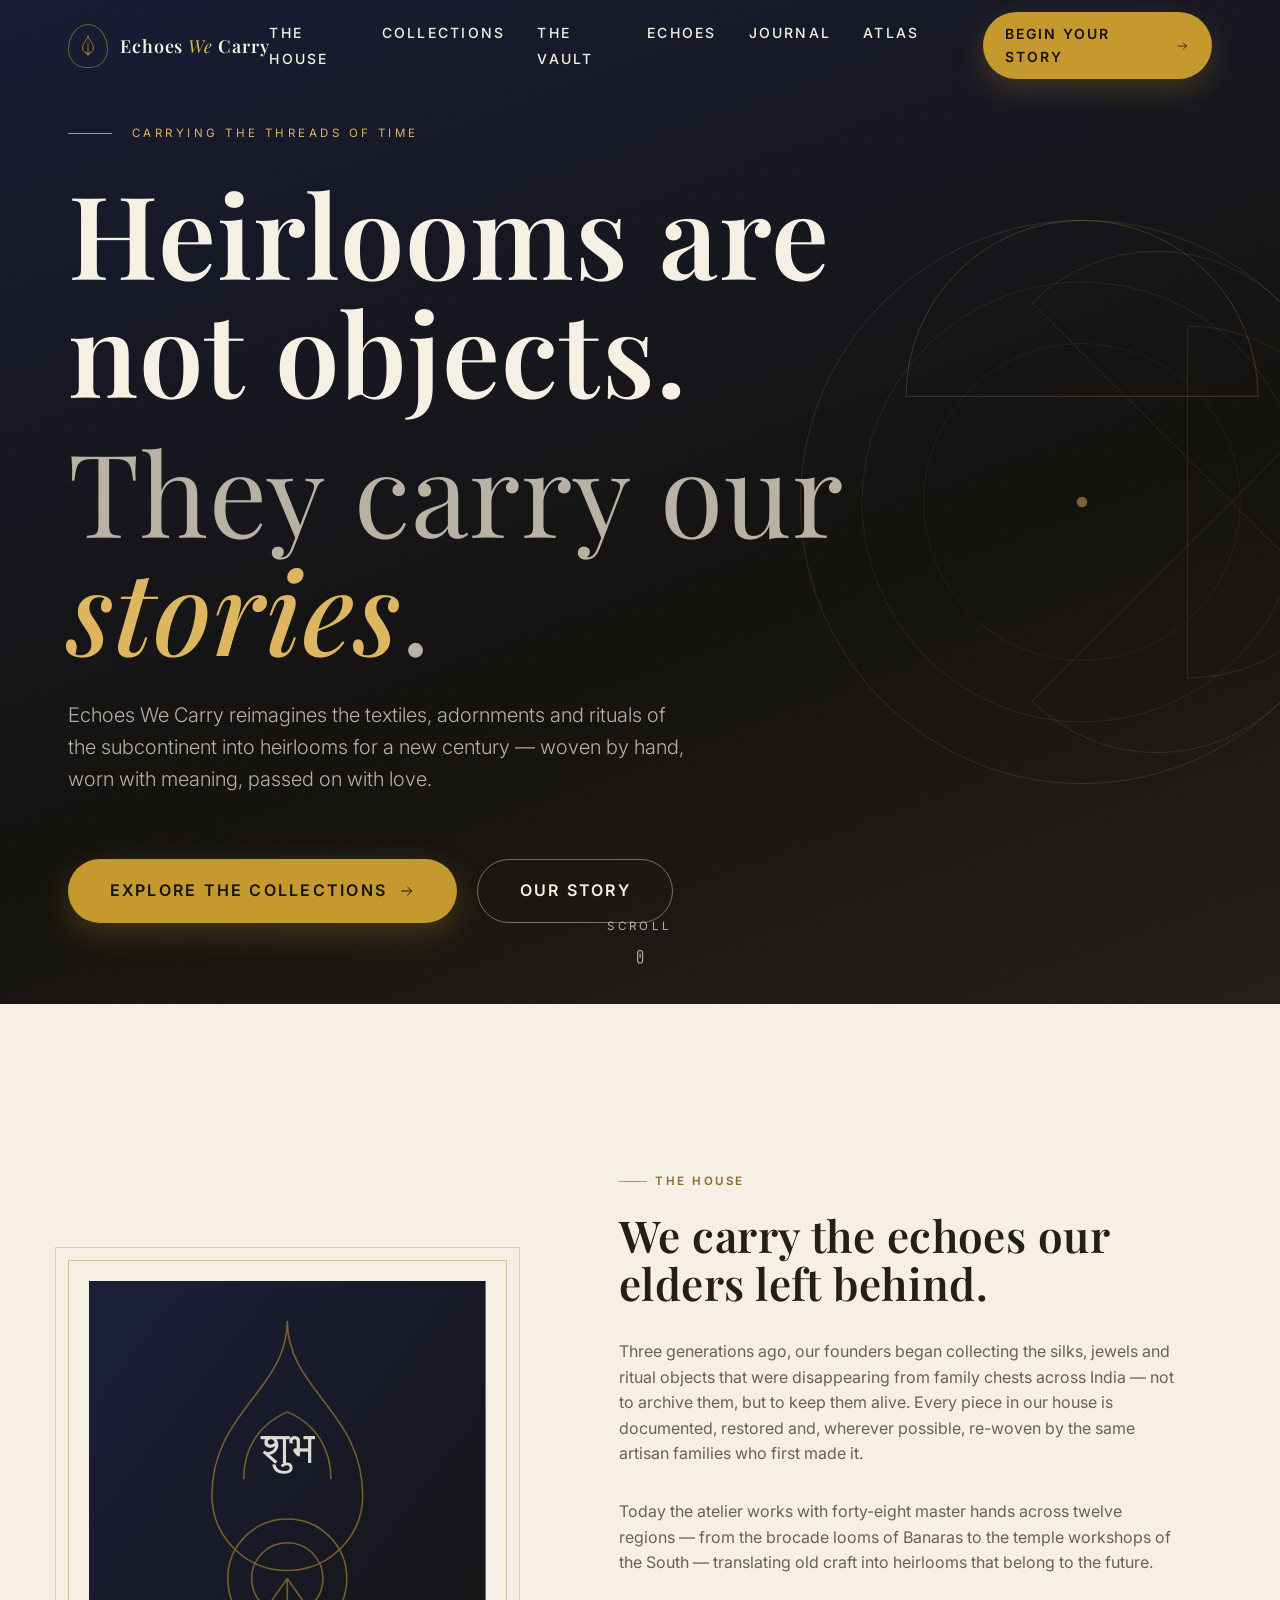
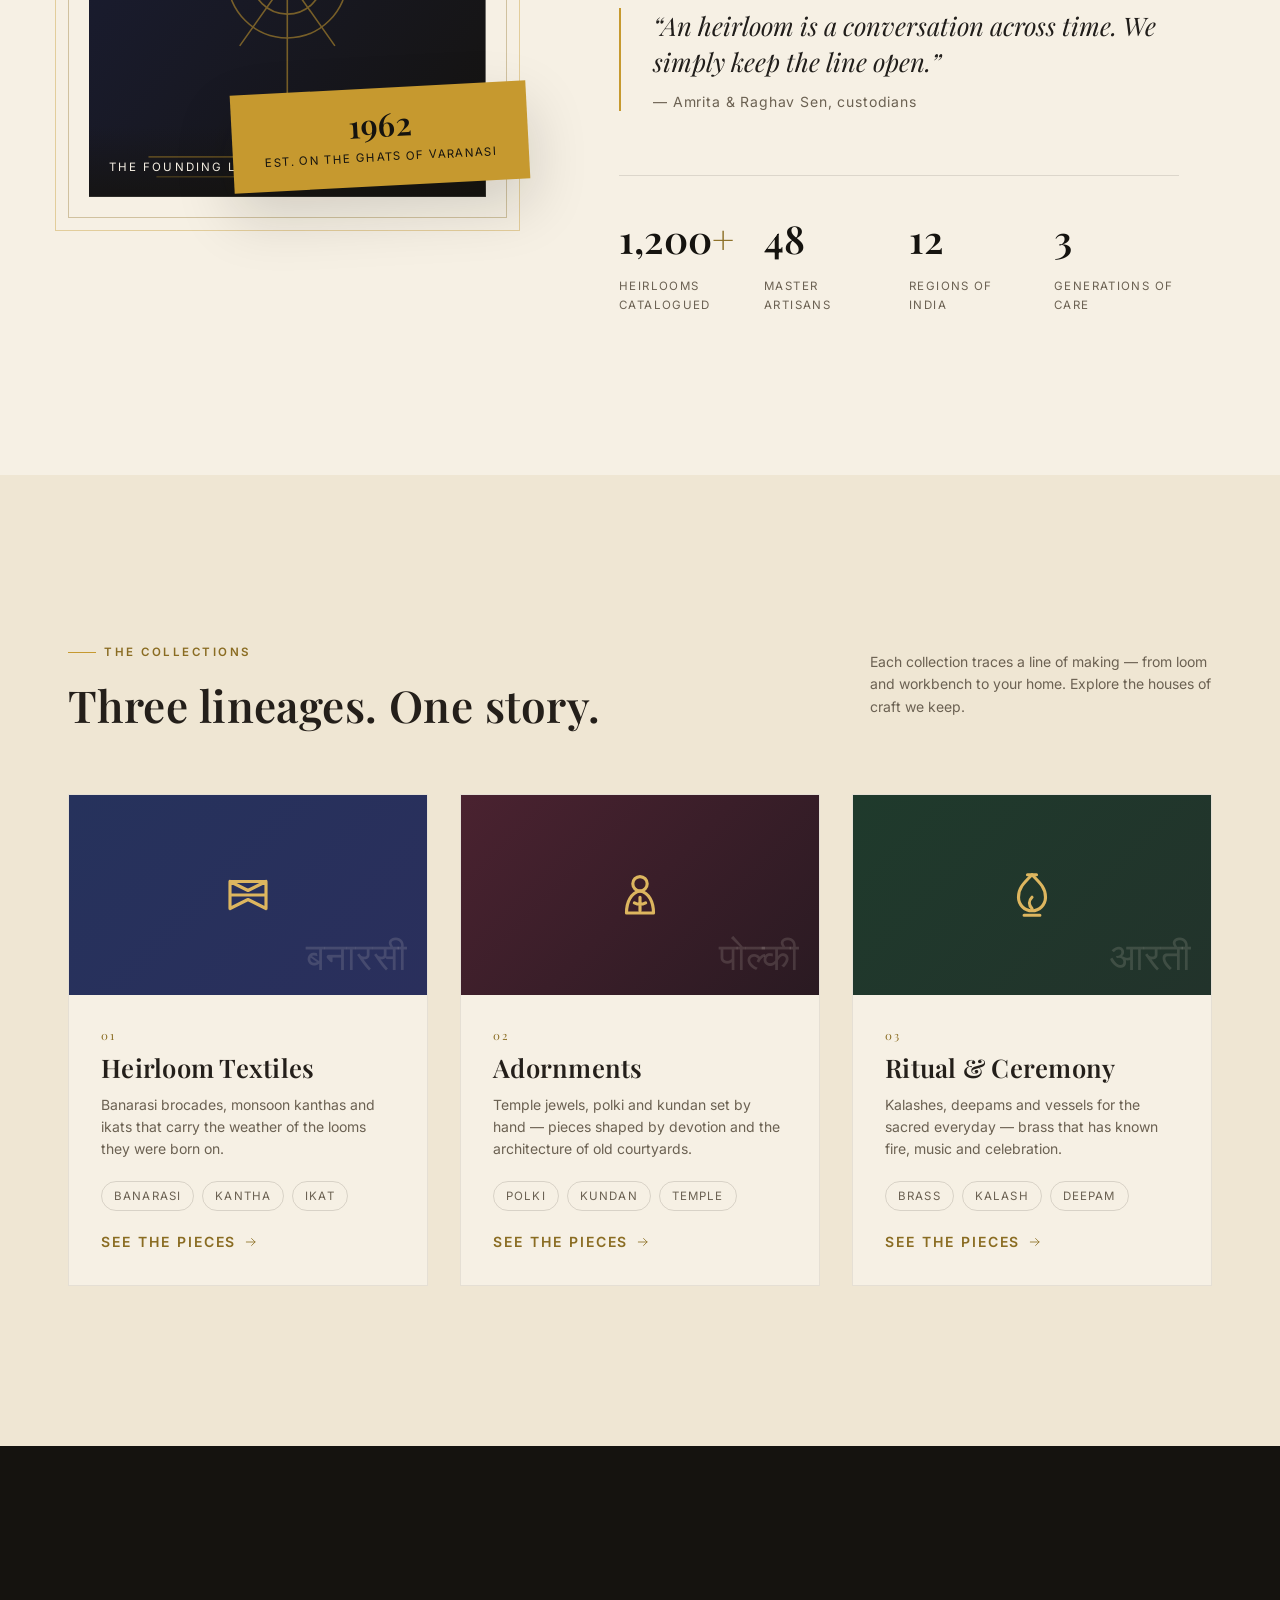
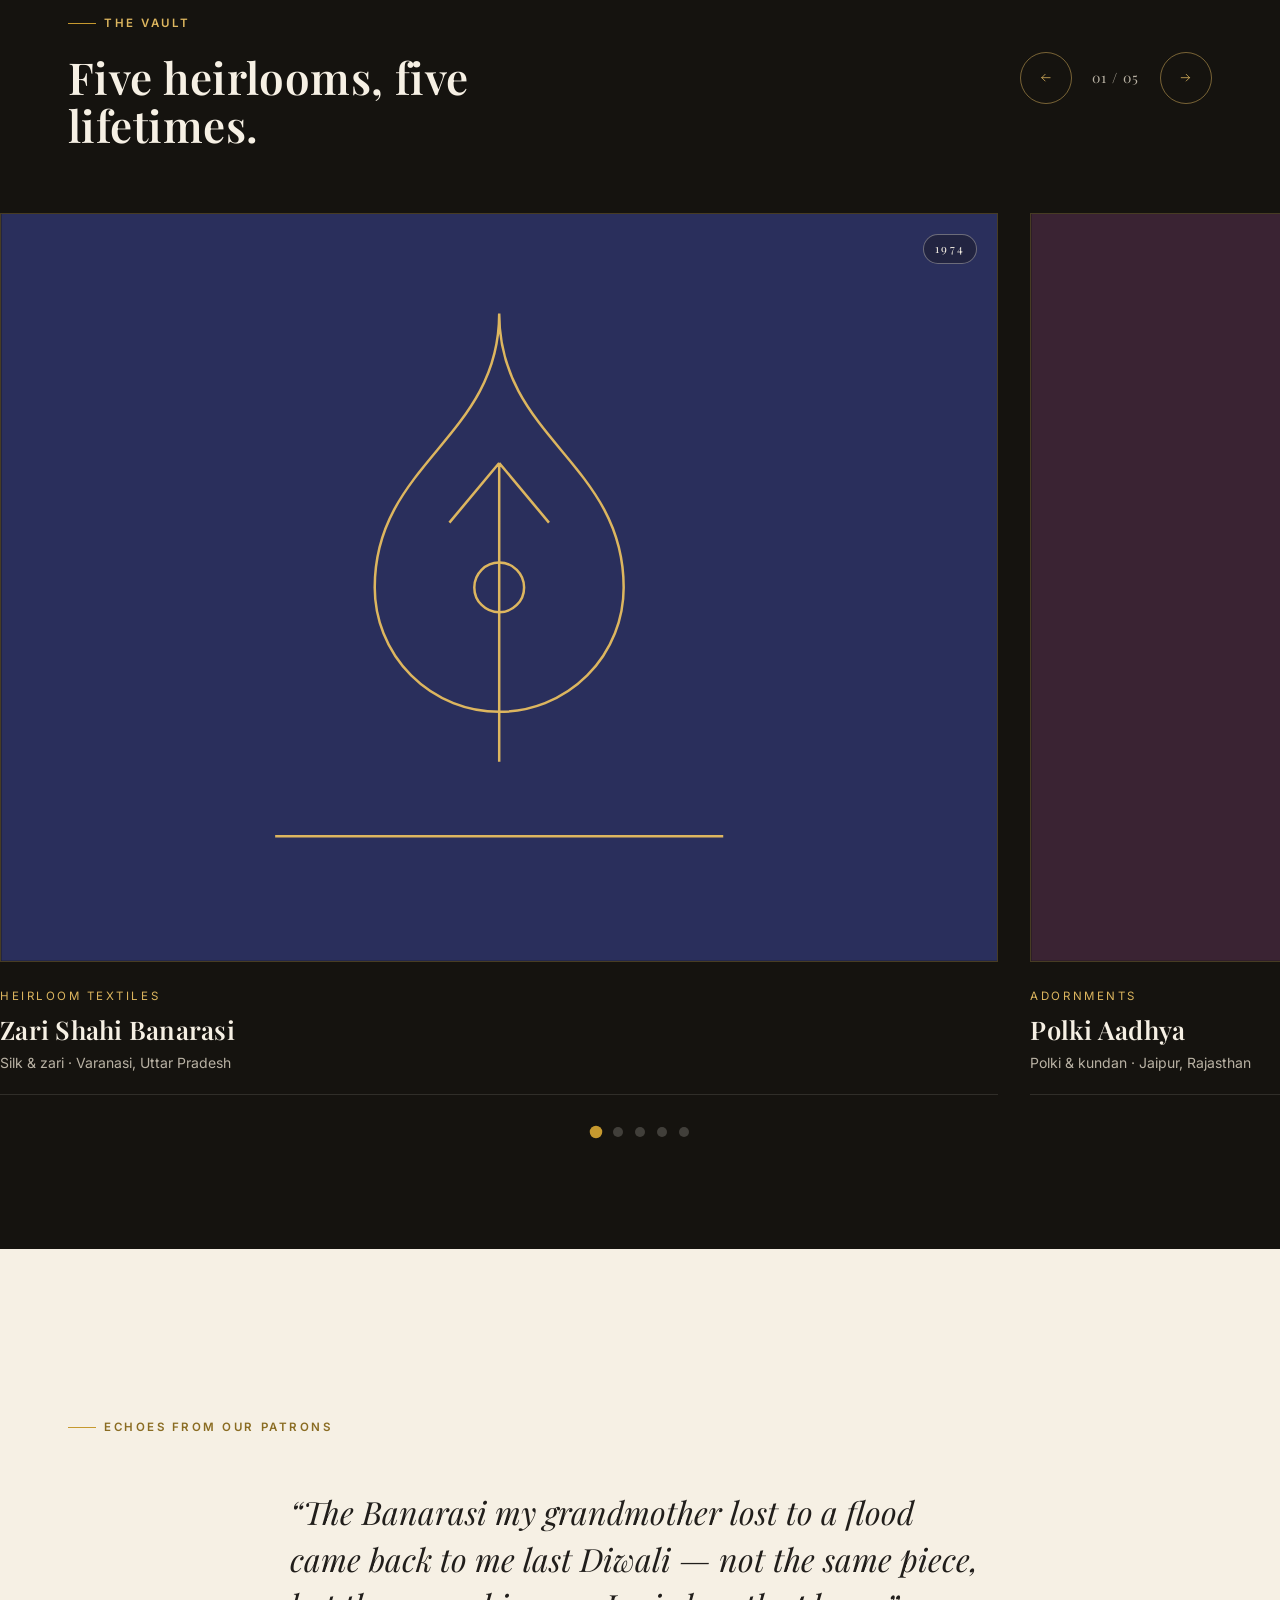
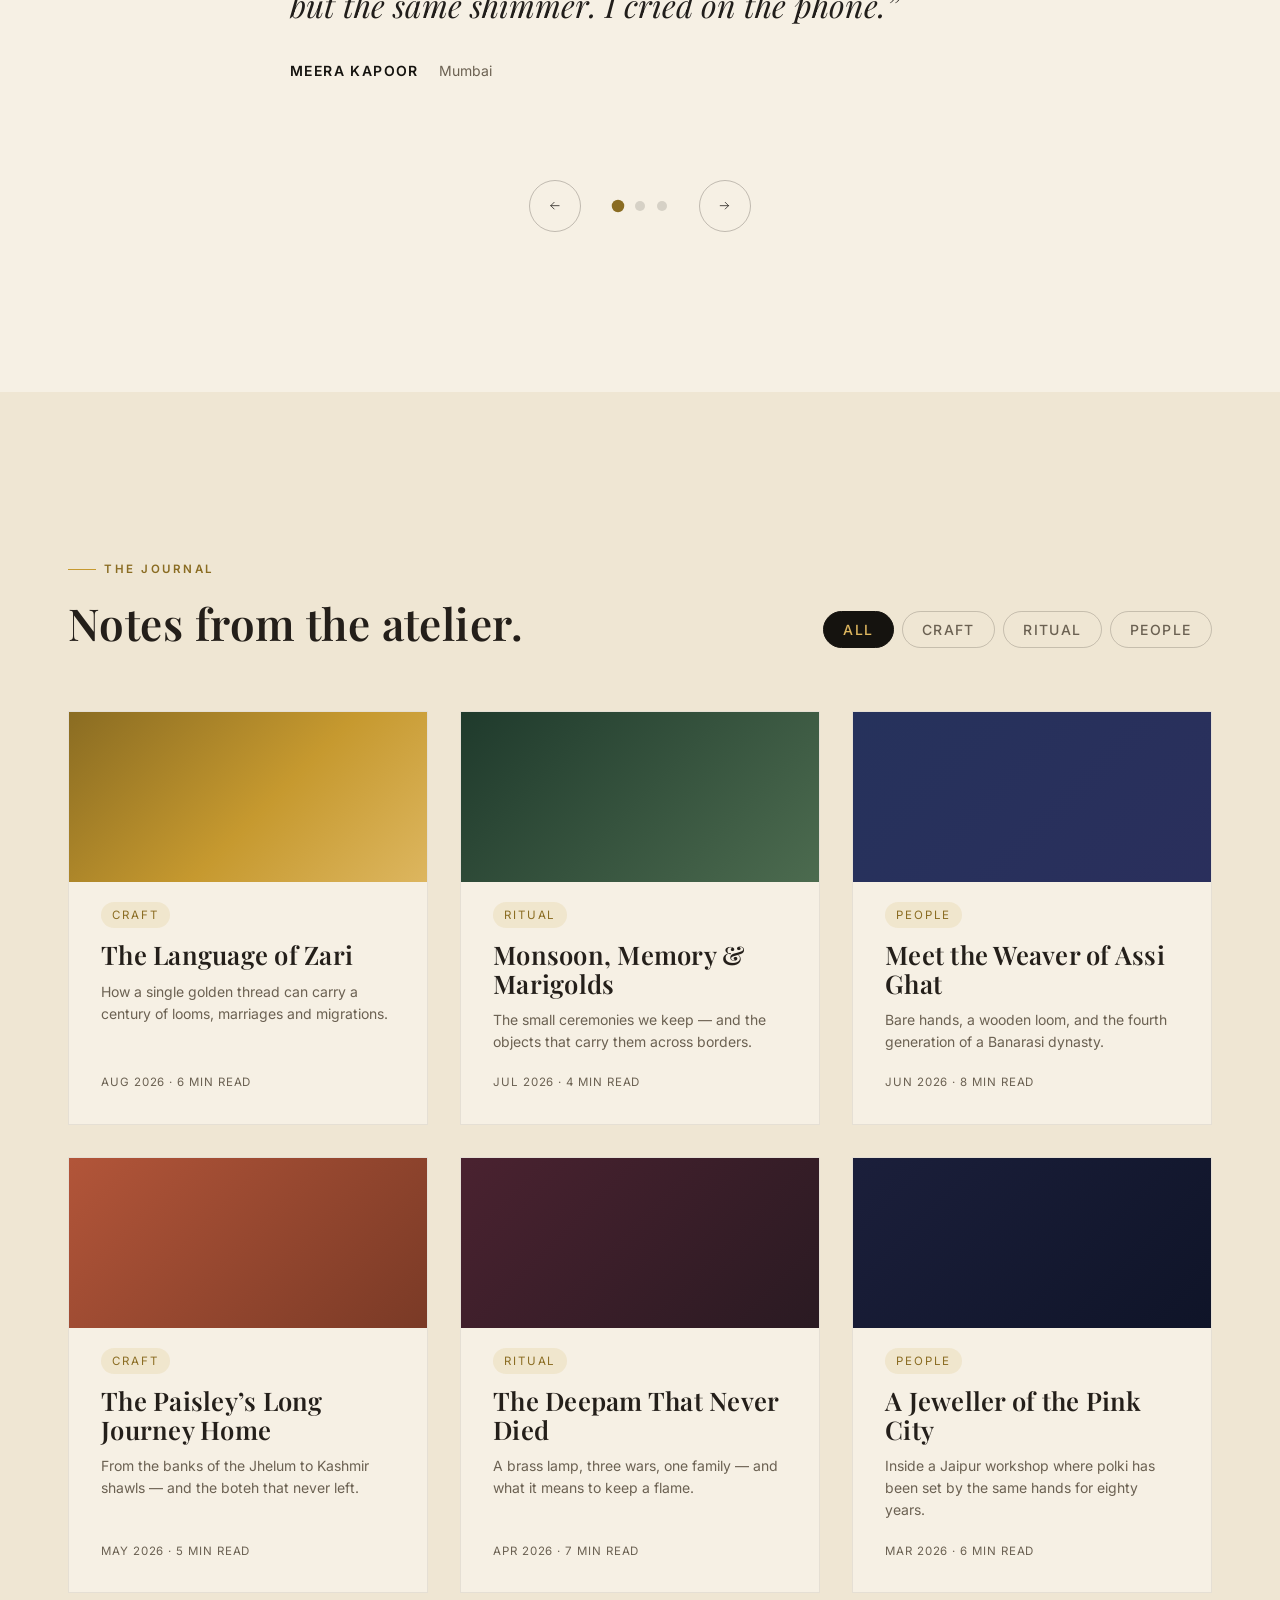
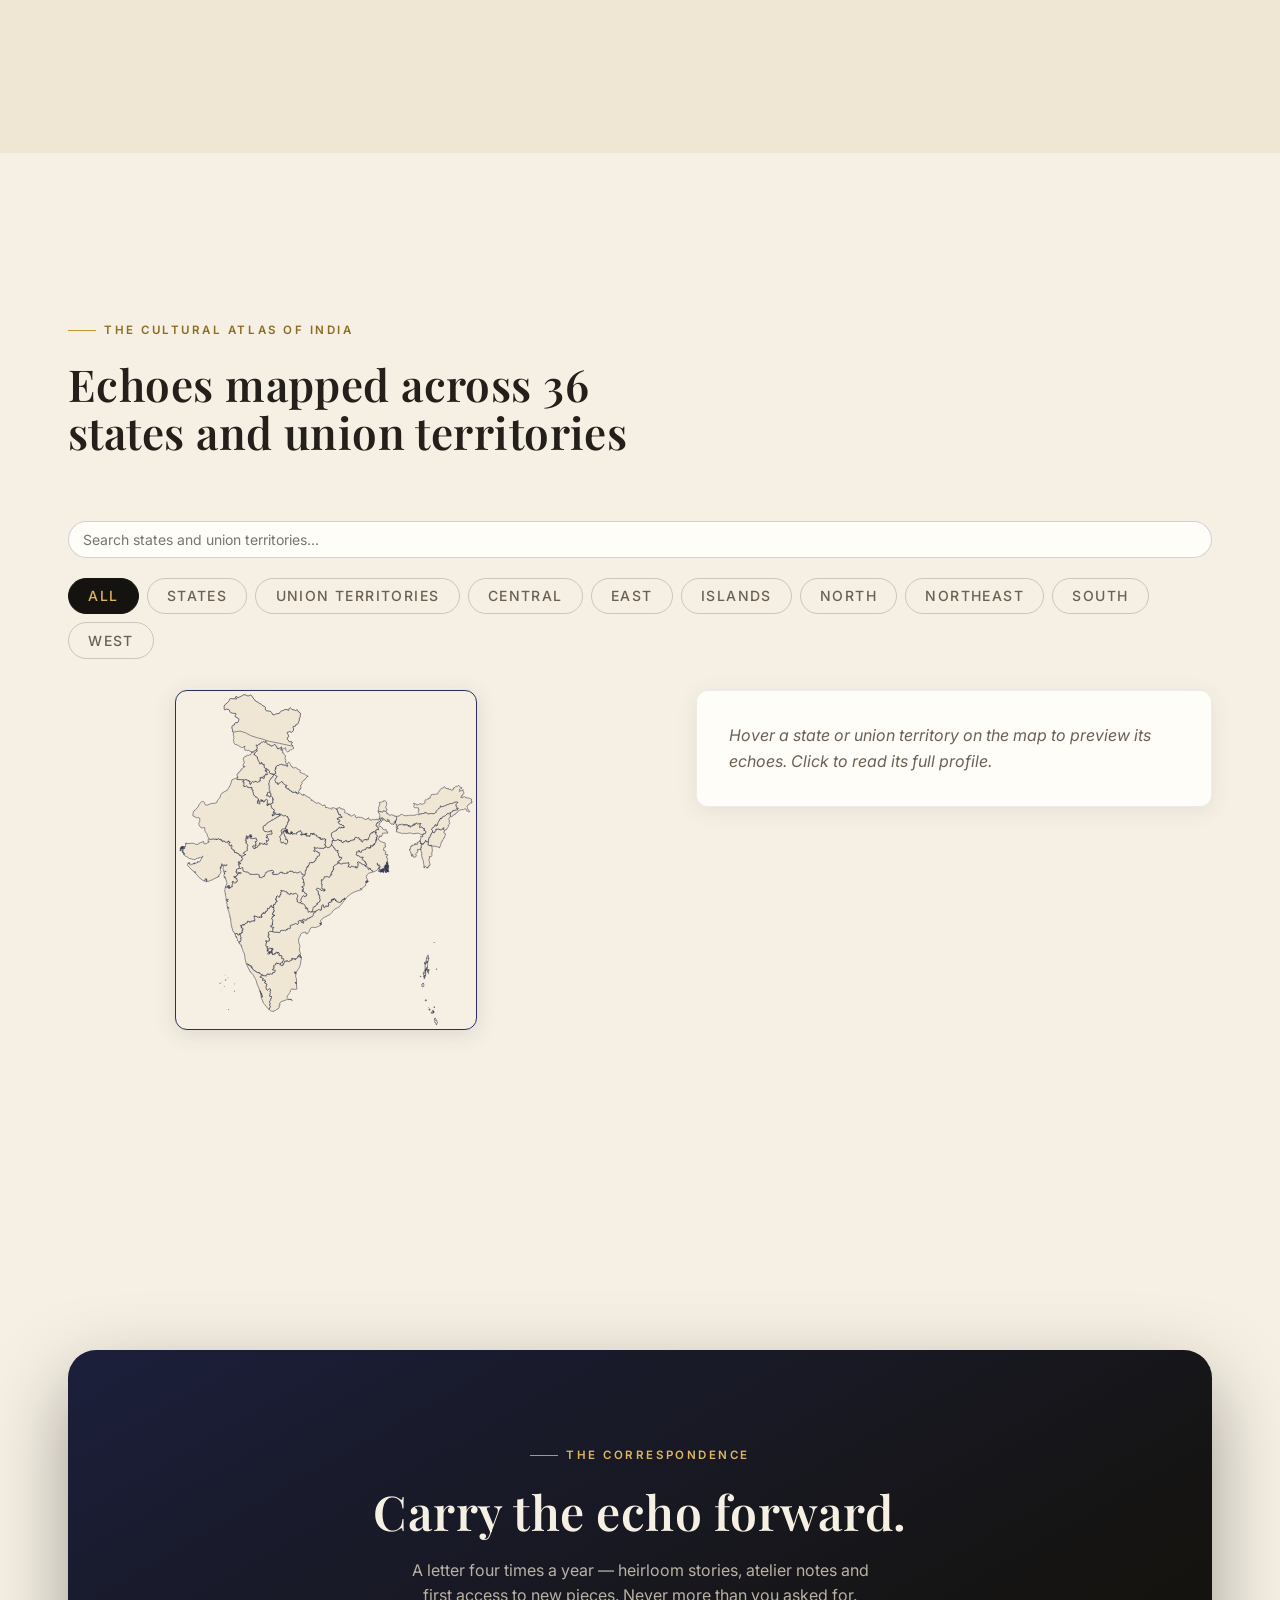
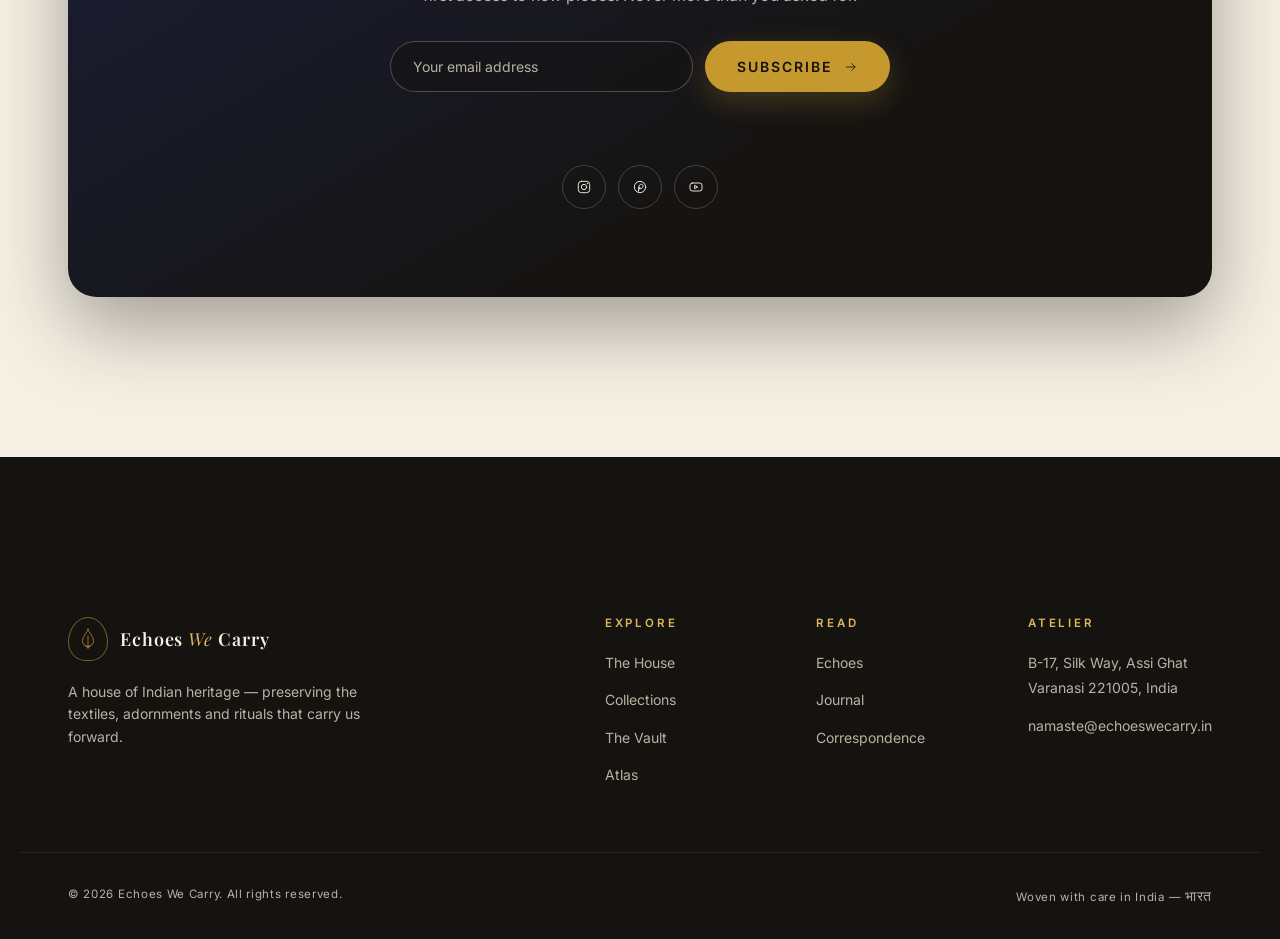
==== commit aa6ccb0c: "Complete Phase 2 cultural atlas" ====
--- a/index.html
+++ b/index.html
@@ -18,6 +18,7 @@
   <link rel="stylesheet" href="css/components.css" />
   <link rel="stylesheet" href="css/sections.css" />
   <link rel="stylesheet" href="css/responsive.css" />
+  <link rel="stylesheet" href="css/atlas.css" />
 </head>
 
 <body id="top">
@@ -53,6 +54,7 @@
           <li><a href="#vault" class="nav-link"><span data-text="The Vault">The Vault</span></a></li>
           <li><a href="#echoes" class="nav-link"><span data-text="Echoes">Echoes</span></a></li>
           <li><a href="#journal" class="nav-link"><span data-text="Journal">Journal</span></a></li>
+          <li><a href="#atlas" class="nav-link"><span data-text="Atlas">Atlas</span></a></li>
         </ul>
         <a href="#join" class="btn btn-primary nav__cta">
           <span>Begin Your Story</span>
@@ -507,6 +509,39 @@
       </div>
     </section>
 
+
+    <!-- ============ CULTURAL ATLAS (Phase 2) ============ -->
+    <section class="section atlas" id="atlas" data-reveal>
+      <div class="container">
+        <header class="section-head" data-reveal>
+          <div>
+            <p class="section-eyebrow">The Cultural Atlas of India</p>
+            <h2 class="section-title">Echoes mapped across 36 states and union territories</h2>
+          </div>
+        </header>
+
+        <div class="atlas-toolbar" role="toolbar" aria-label="Filter and search regions" data-reveal>
+          <label for="atlas-search" class="visually-hidden">Search states and union territories</label>
+          <input id="atlas-search" type="search" class="atlas-search__input" placeholder="Search states and union territories…" autocomplete="off" />
+          <div class="atlas-filters">
+            <button type="button" class="filter-btn is-active" data-filter="all" aria-pressed="true">All</button>
+            <button type="button" class="filter-btn" data-filter="state" aria-pressed="false">States</button>
+            <button type="button" class="filter-btn" data-filter="ut" aria-pressed="false">Union Territories</button>
+          </div>
+        </div>
+
+        <div class="atlas-layout" data-reveal>
+          <div class="atlas-map" id="atlas-map"></div>
+          <aside class="atlas-panel" id="atlas-panel" aria-live="polite" aria-atomic="true">
+            <div class="atlas-panel__placeholder">
+              <p class="atlas-panel__hint">Hover a state or union territory on the map to preview its echoes. Click to read its full profile.</p>
+            </div>
+          </aside>
+        </div>
+
+        <div id="atlas-announcer" class="visually-hidden" aria-live="polite" aria-atomic="true"></div>
+      </div>
+    </section>
 
     <!-- ============ JOIN / NEWSLETTER ============ -->
     <section class="section join" id="join">
@@ -569,6 +604,7 @@
             <li><a href="#the-house">The House</a></li>
             <li><a href="#collections">Collections</a></li>
             <li><a href="#vault">The Vault</a></li>
+            <li><a href="#atlas">Atlas</a></li>
           </ul>
         </div>
         <div class="footer__col">
@@ -602,6 +638,9 @@
 
   <!-- ============ SCRIPTS ============ -->
   <script src="js/main.js" defer></script>
+  <script src="js/cultural-data.js" defer></script>
+  <script src="js/india-map-data.js" defer></script>
+  <script src="js/atlas.js" defer></script>
 </body>
 </html>
 
--- a/css/atlas.css
+++ b/css/atlas.css
@@ -0,0 +1,122 @@
+/* ===========================================================================
+   Echoes We Carry - Cultural Atlas: interactive rendering layer (Phase 2)
+   Depends on: css/variables.css tokens | js/atlas.js | js/cultural-data.js
+               | js/india-map-data.js
+   Every selector is scoped under `.atlas` so Phase-1 section styling is
+   never restyled by this file. Map paths carry no inline fill (the generator
+   emits only class + data-state), so their colours are defined here.
+   =========================================================================== */
+
+/* --- region map surface --- */
+.atlas-map {
+  max-width: 540px;
+  margin-inline: auto;
+  background: var(--color-ivory);
+  border: 1px solid var(--color-indigo-light);
+  border-radius: 0.75rem;
+  box-shadow: 0 4px 22px rgba(27, 31, 59, 0.12);
+  overflow: hidden;
+}
+.atlas-map svg {
+  display: block;
+  width: 100%;
+  height: auto;
+}
+
+/* interactive states live on the generated `.atlas-region` paths */
+.atlas-region {
+  fill: var(--color-parchment);
+  stroke: var(--color-indigo);
+  stroke-width: 1;
+  cursor: pointer;
+  transition: fill var(--t-fast), stroke var(--t-fast);
+}
+.atlas-region:hover,
+.atlas-region.is-hovered {
+  fill: var(--color-gold-soft);
+  stroke: var(--color-terracotta);
+  stroke-width: 1.35;
+}
+.atlas-region.is-selected {
+  fill: var(--color-gold);
+  stroke: var(--color-terracotta);
+  stroke-width: 2.5;
+  filter: drop-shadow(0 0 7px rgba(178, 85, 57, 0.55));
+}
+.atlas-region.is-filtered-out {
+  opacity: 0.18;
+  pointer-events: none;
+}
+@media (prefers-reduced-motion: reduce) {
+  .atlas-region { transition: none; }
+}
+
+/* --- two-pane layout --- */
+.atlas-layout {
+  display: grid;
+  grid-template-columns: 1fr;
+  gap: var(--space-lg);
+}
+@media (min-width: 900px) {
+  .atlas-layout {
+    grid-template-columns: 1fr 1fr;
+    gap: var(--space-xl);
+    align-items: start;
+  }
+}
+
+/* --- profile panel --- */
+.atlas-panel {
+  background: var(--color-white);
+  border: 1px solid rgba(27, 31, 59, 0.08);
+  border-radius: 0.75rem;
+  padding: var(--space-md);
+  box-shadow: 0 4px 22px rgba(27, 31, 59, 0.08);
+  overflow-wrap: break-word;
+}
+.atlas-panel__placeholder { color: var(--text-ink-muted); }
+.atlas-panel__hint { font-style: italic; }
+
+/* --- profile content --- */
+.atlas-profile { display: grid; gap: var(--space-sm); }
+.atlas-hero__title   { font-family: var(--font-serif); font-size: var(--fs-h3); color: var(--color-indigo); margin: 0; }
+.atlas-hero__meta    { font-size: var(--fs-small); color: var(--text-ink-muted); margin: 0; }
+.atlas-hero__lang    { font-size: var(--fs-small); color: var(--color-gold-dark); margin: 0 0 var(--space-2xs); }
+.atlas-hero__preview  { margin: 0; line-height: 1.6; }
+.atlas-block__title   { font-size: var(--fs-caption); font-weight: 700; letter-spacing: 0.12em; text-transform: uppercase; color: var(--color-gold-dark); margin: 0 0 var(--space-2xs); }
+.atlas-block__body    { font-size: var(--fs-body); line-height: 1.65; color: var(--text-ink); }
+.atlas-para           { margin: 0; }
+.atlas-list           { margin: 0; padding-left: 1.2rem; }
+.atlas-list li        { margin-bottom: var(--space-2xs); }
+.atlas-item__title    { font-weight: 700; color: var(--color-indigo); }
+.atlas-wonder         { background: var(--color-parchment); border-left: 3px solid var(--color-terracotta); padding: var(--space-sm); border-radius: 0 0.5rem 0.5rem 0; }
+.atlas-wonder__badge  { display: inline-block; font-size: var(--fs-caption); font-weight: 700; letter-spacing: 0.14em; text-transform: uppercase; color: var(--color-terracotta); margin-bottom: var(--space-2xs); }
+.atlas-wonder__title   { font-family: var(--font-serif); font-size: var(--fs-h3); color: var(--color-indigo); margin: 0 0 var(--space-2xs); }
+.atlas-wonder__note    { margin: 0; }
+
+/* --- toolbar (reuses .filter-btn / .is-active from components.css) --- */
+.atlas-toolbar {
+  display: flex;
+  flex-wrap: wrap;
+  gap: var(--space-sm);
+  align-items: center;
+  margin-bottom: var(--space-md);
+}
+.atlas-search { flex: 1 1 240px; }
+.atlas-search__input {
+  width: 100%;
+  padding: 0.55rem 0.9rem;
+  border: 1px solid rgba(27, 31, 59, 0.2);
+  border-radius: 999px;
+  font-family: var(--font-sans);
+  font-size: var(--fs-small);
+  color: var(--text-ink);
+  background: var(--color-white);
+  transition: border-color var(--t-fast), box-shadow var(--t-fast);
+}
+.atlas-search__input:focus {
+  outline: none;
+  border-color: var(--color-gold);
+  box-shadow: 0 0 0 3px rgba(198, 153, 47, 0.25);
+}
+.atlas-filters { display: flex; flex-wrap: wrap; gap: var(--space-2xs); }
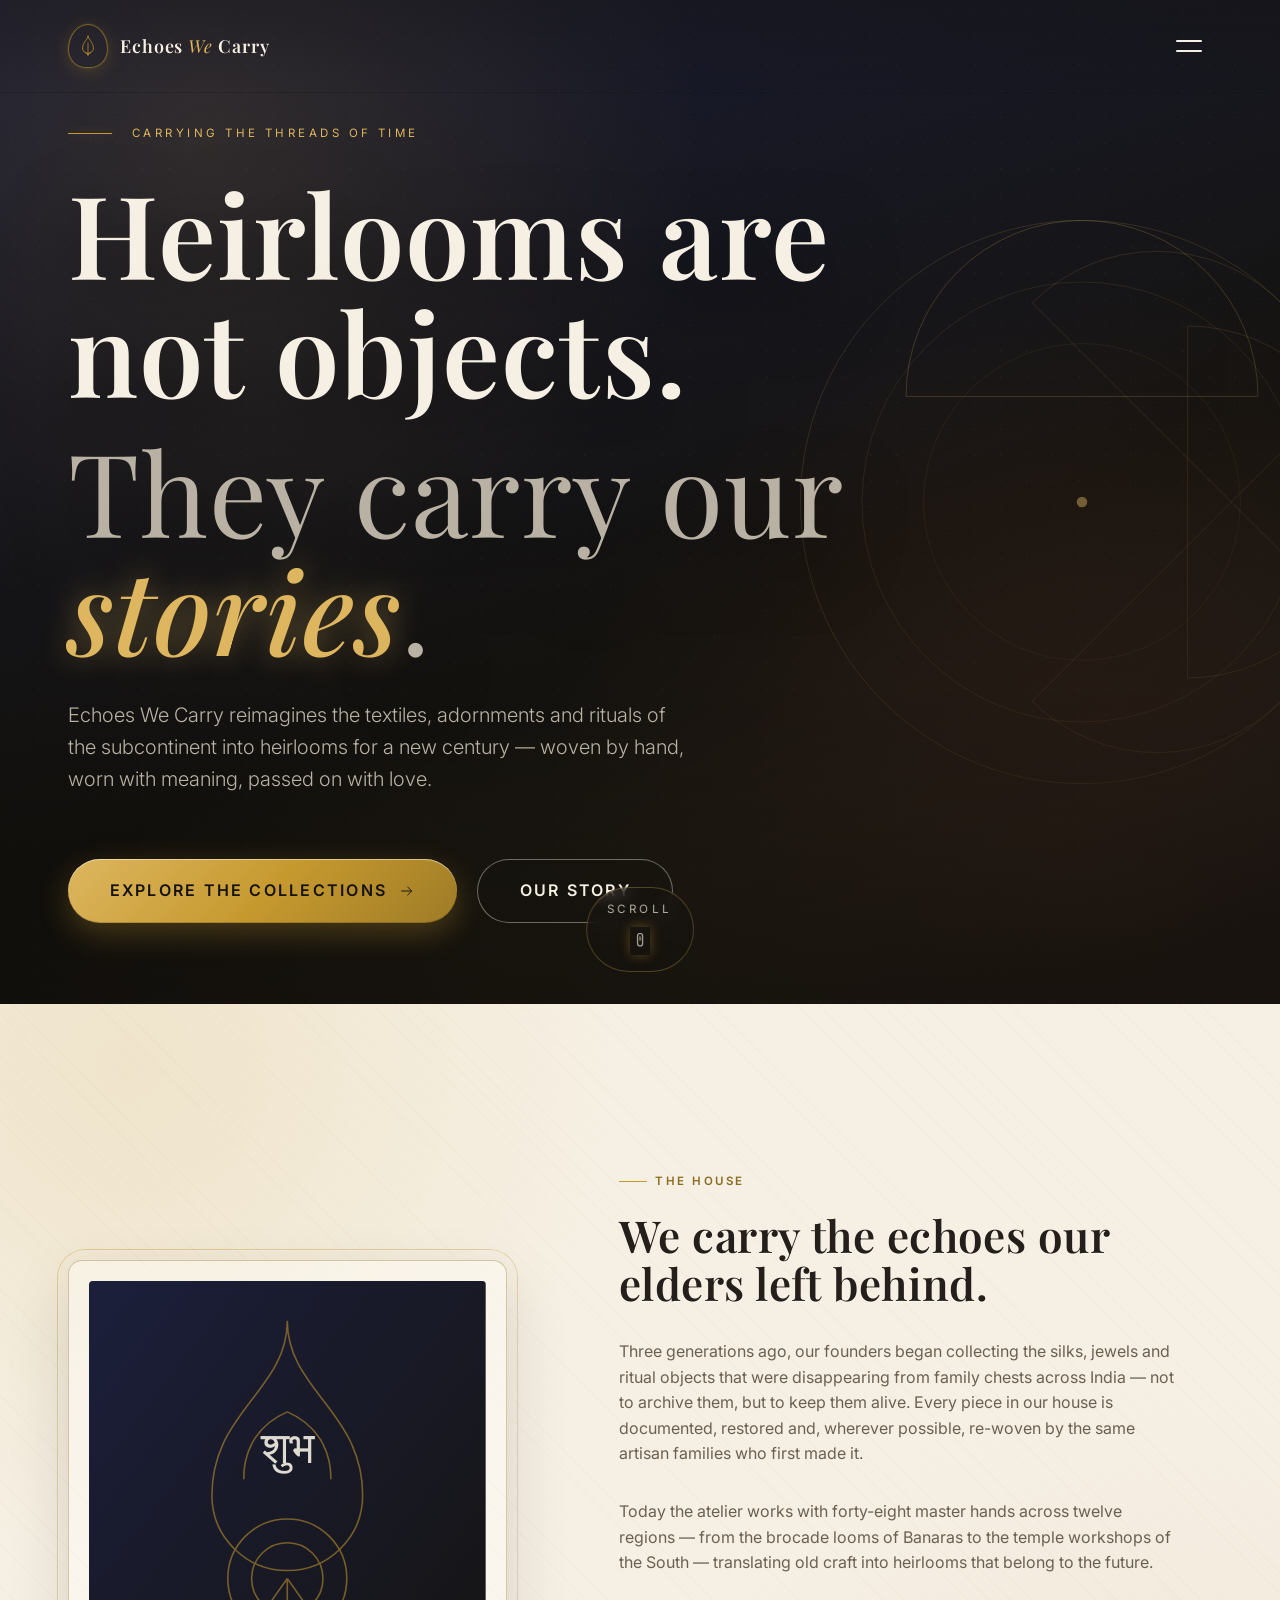
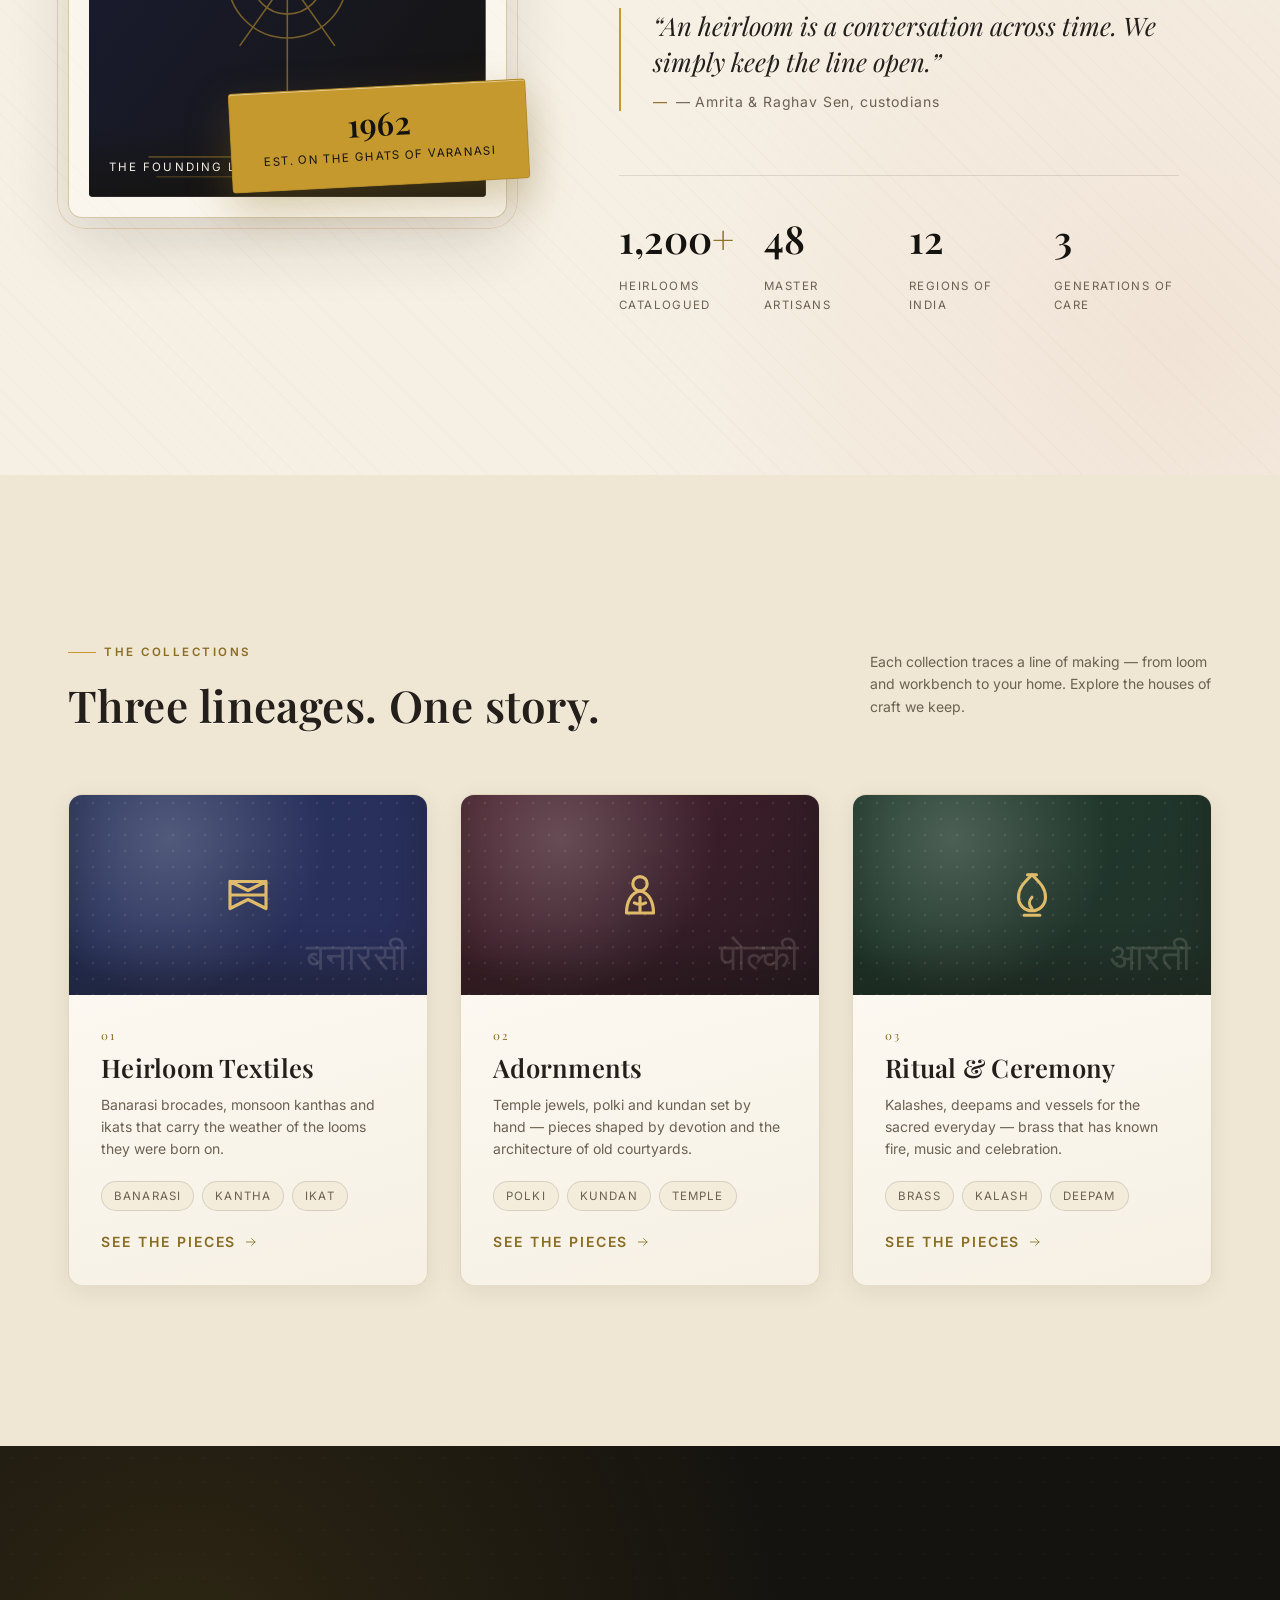
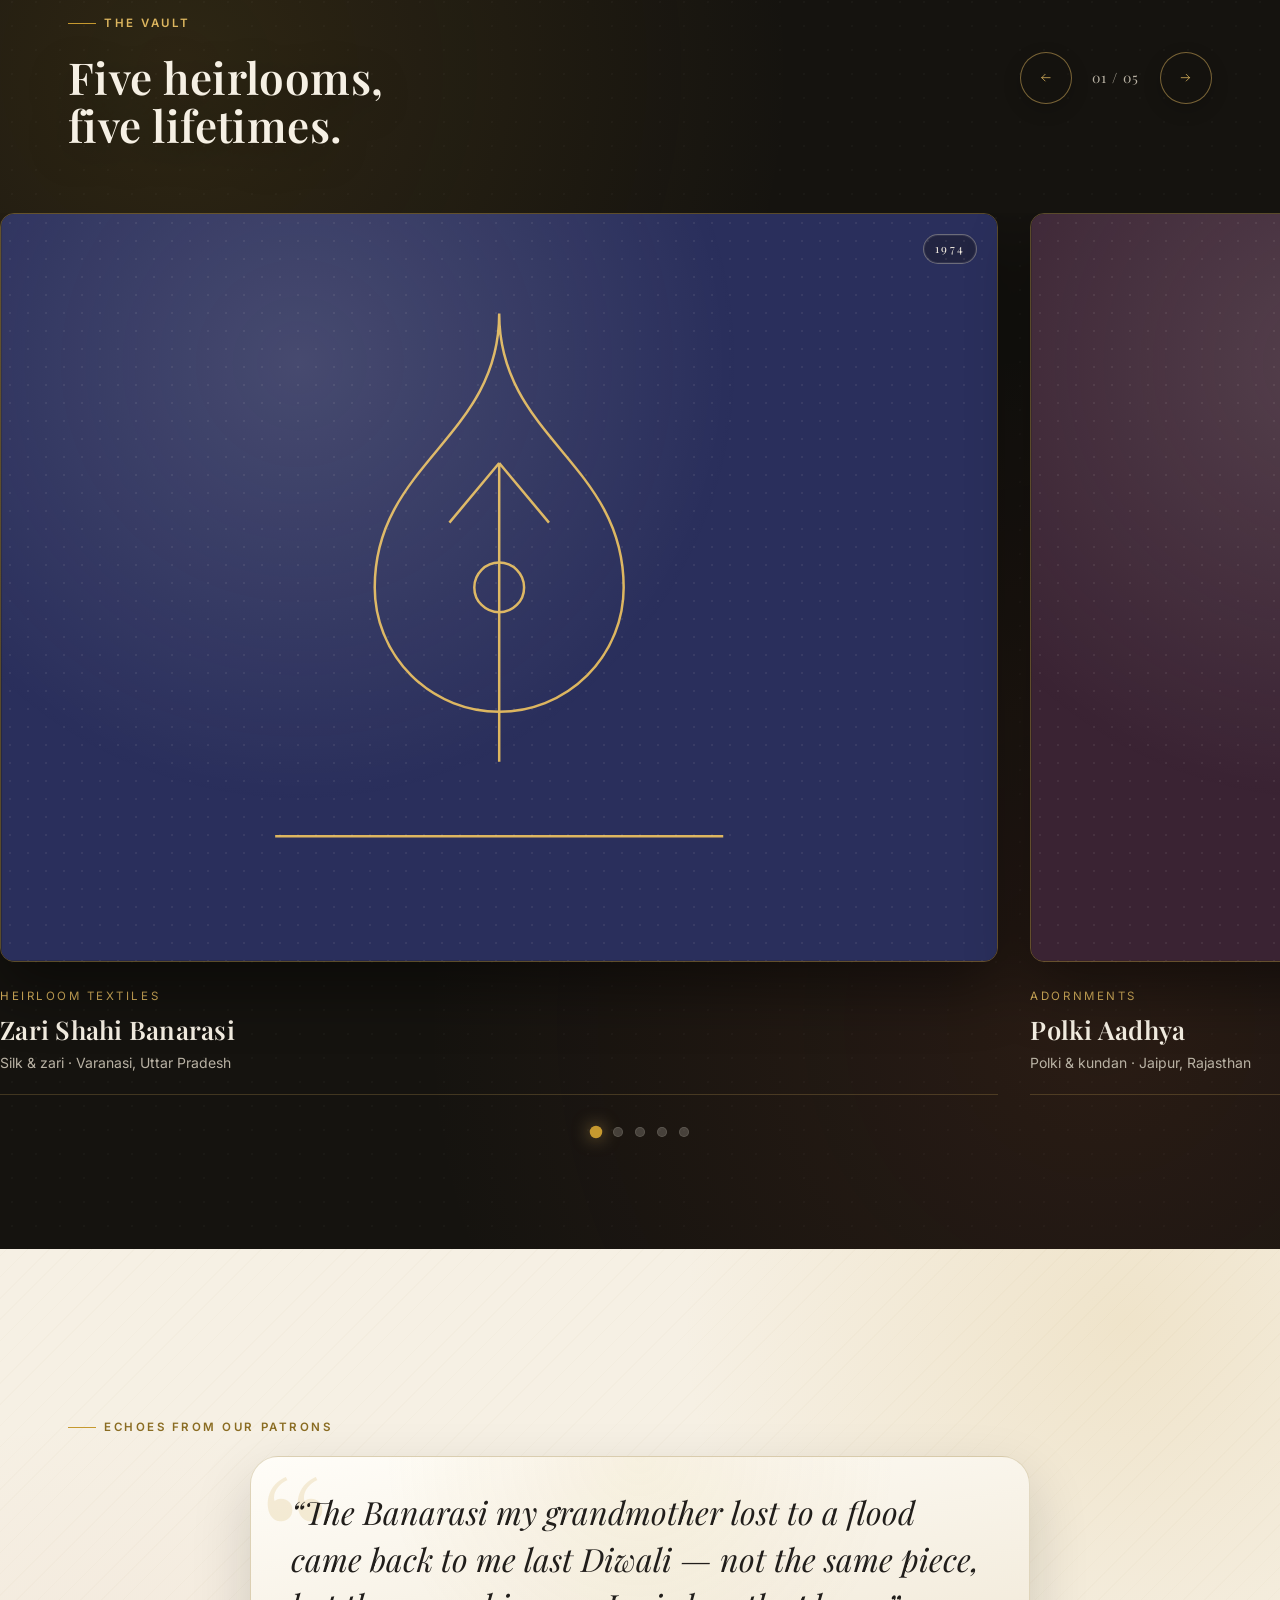
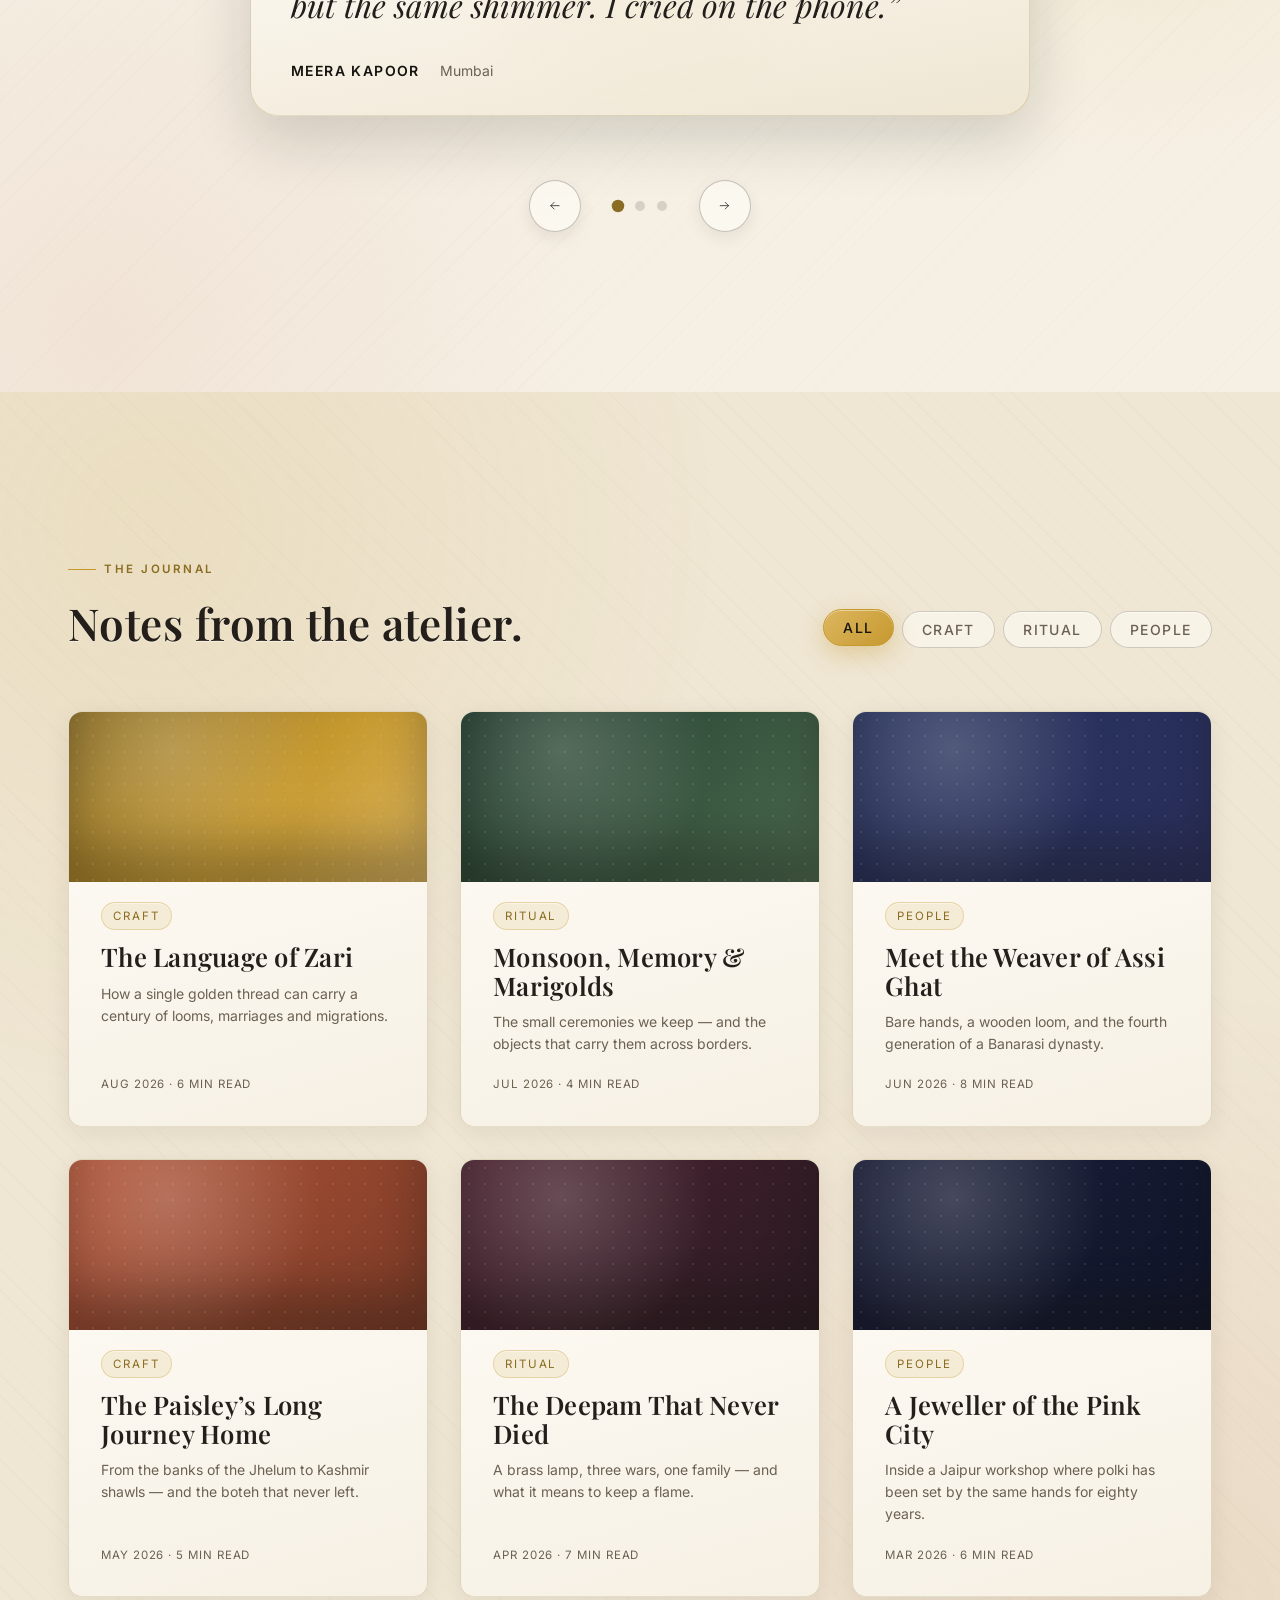
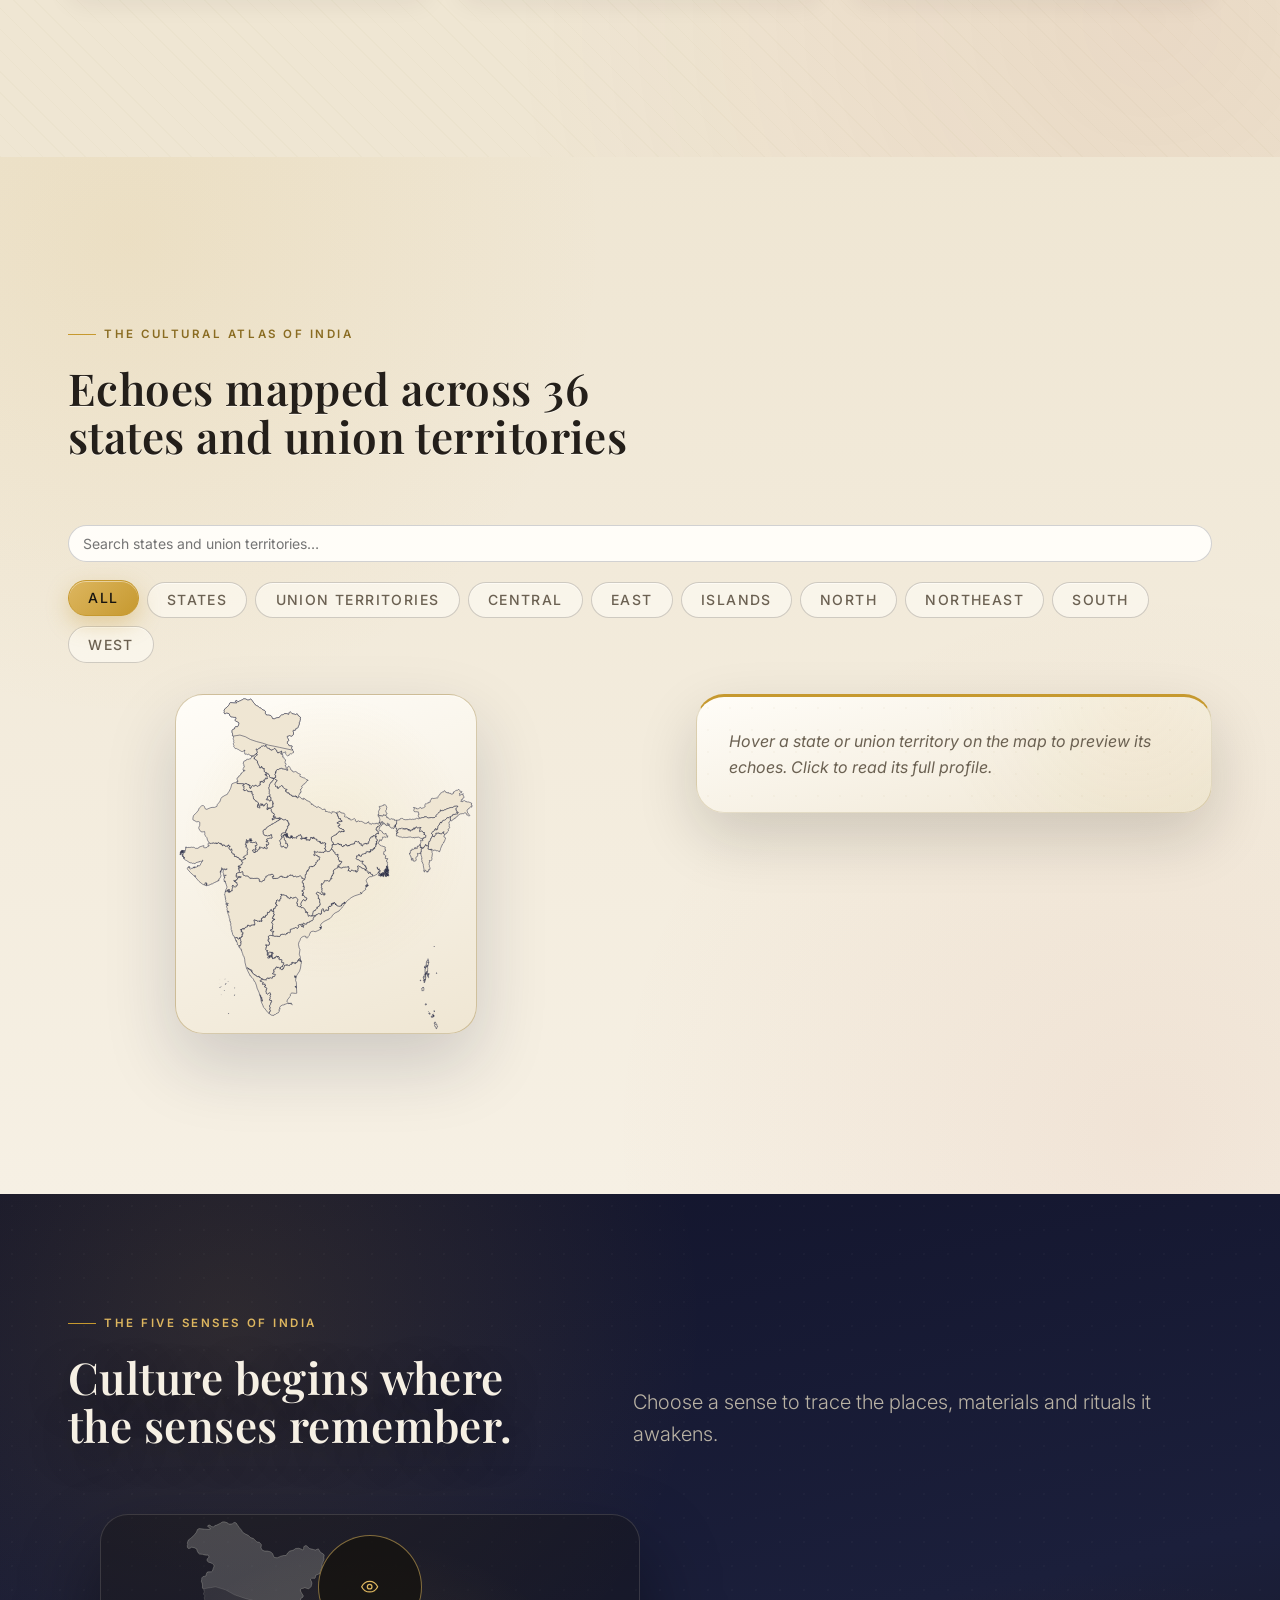
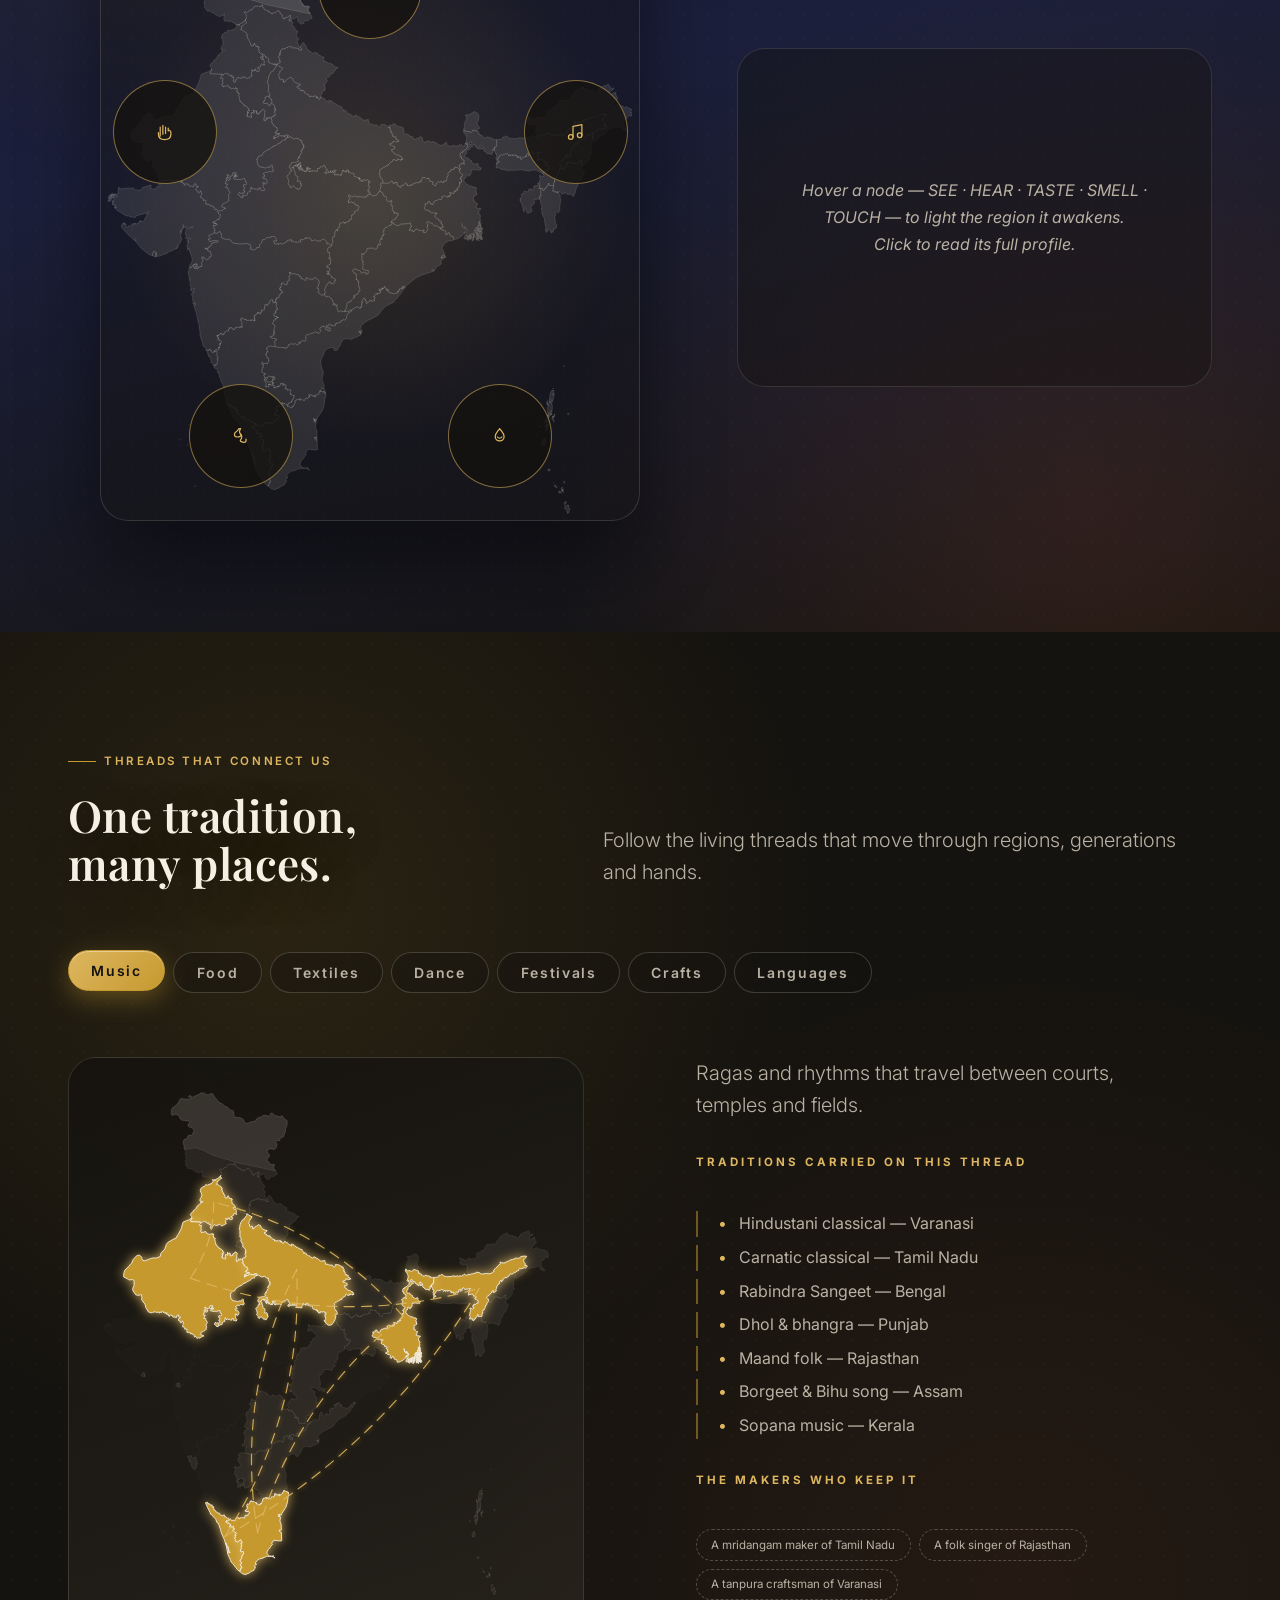
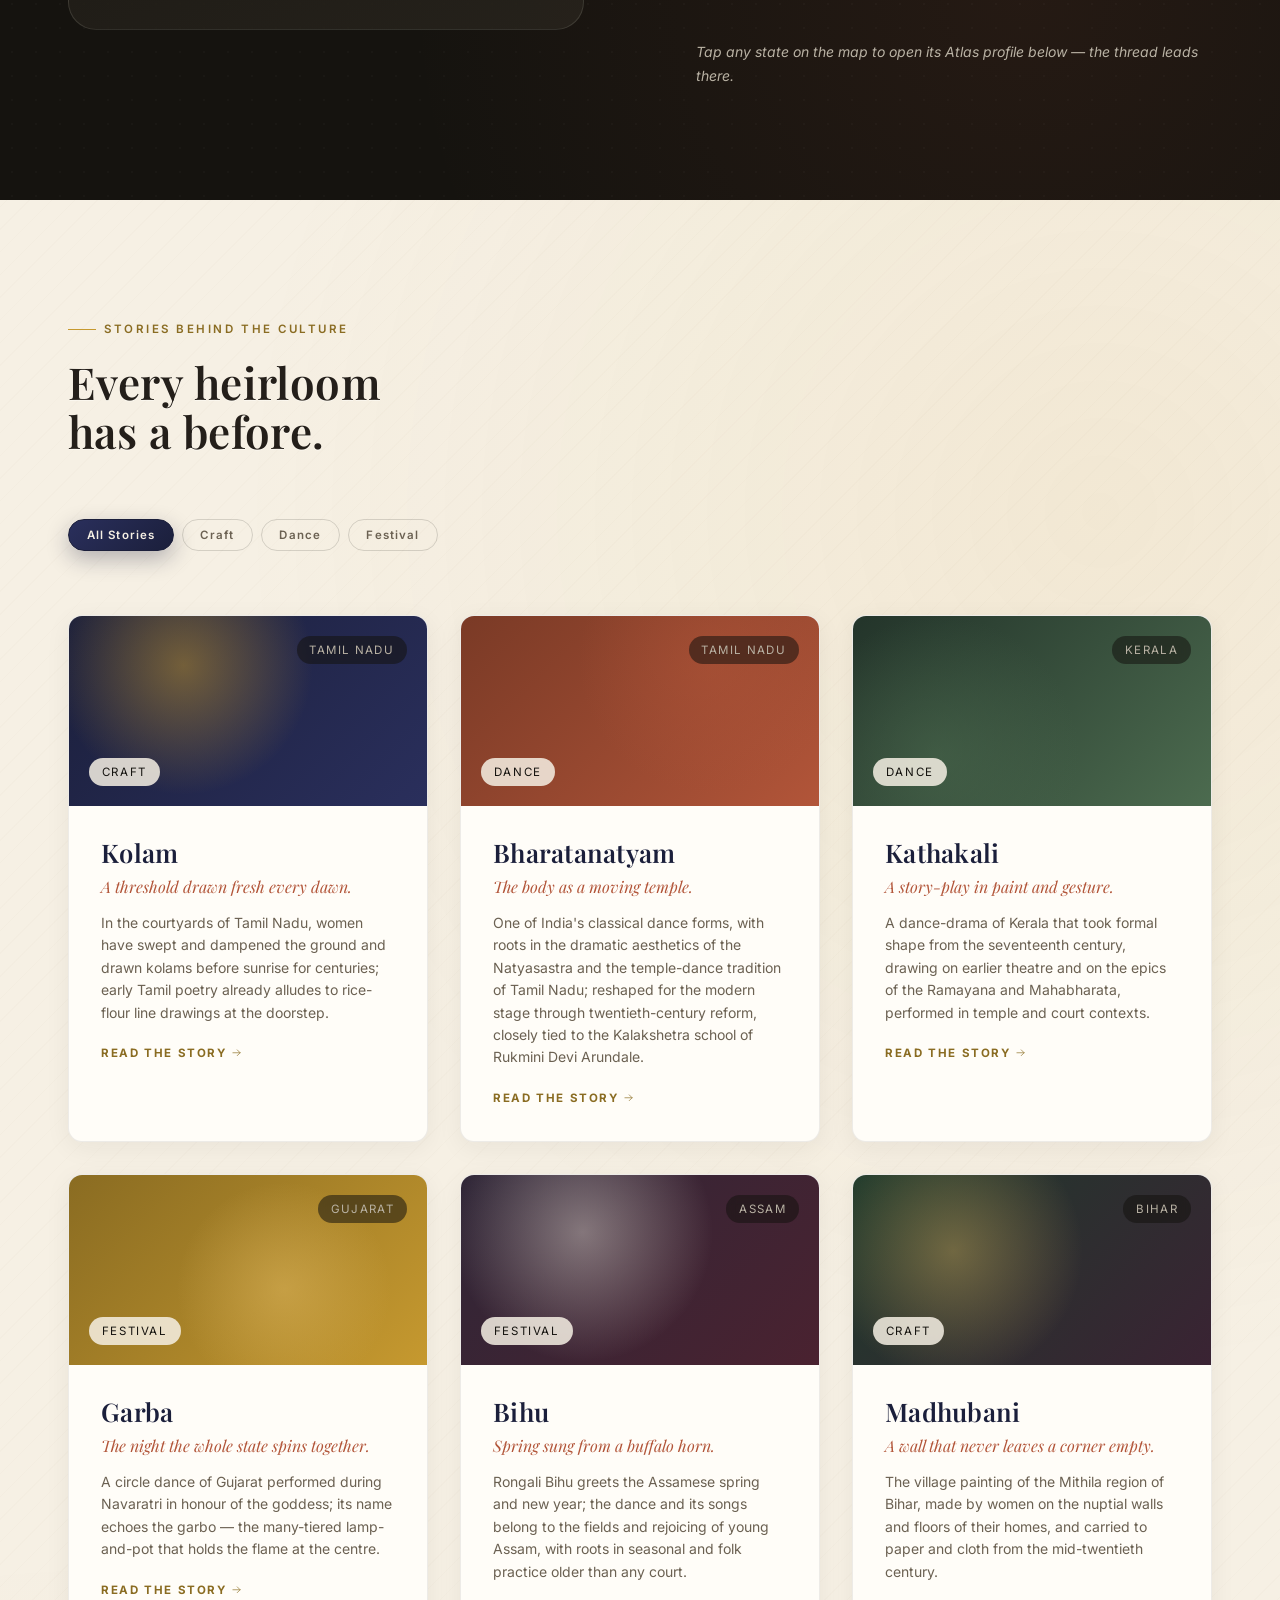
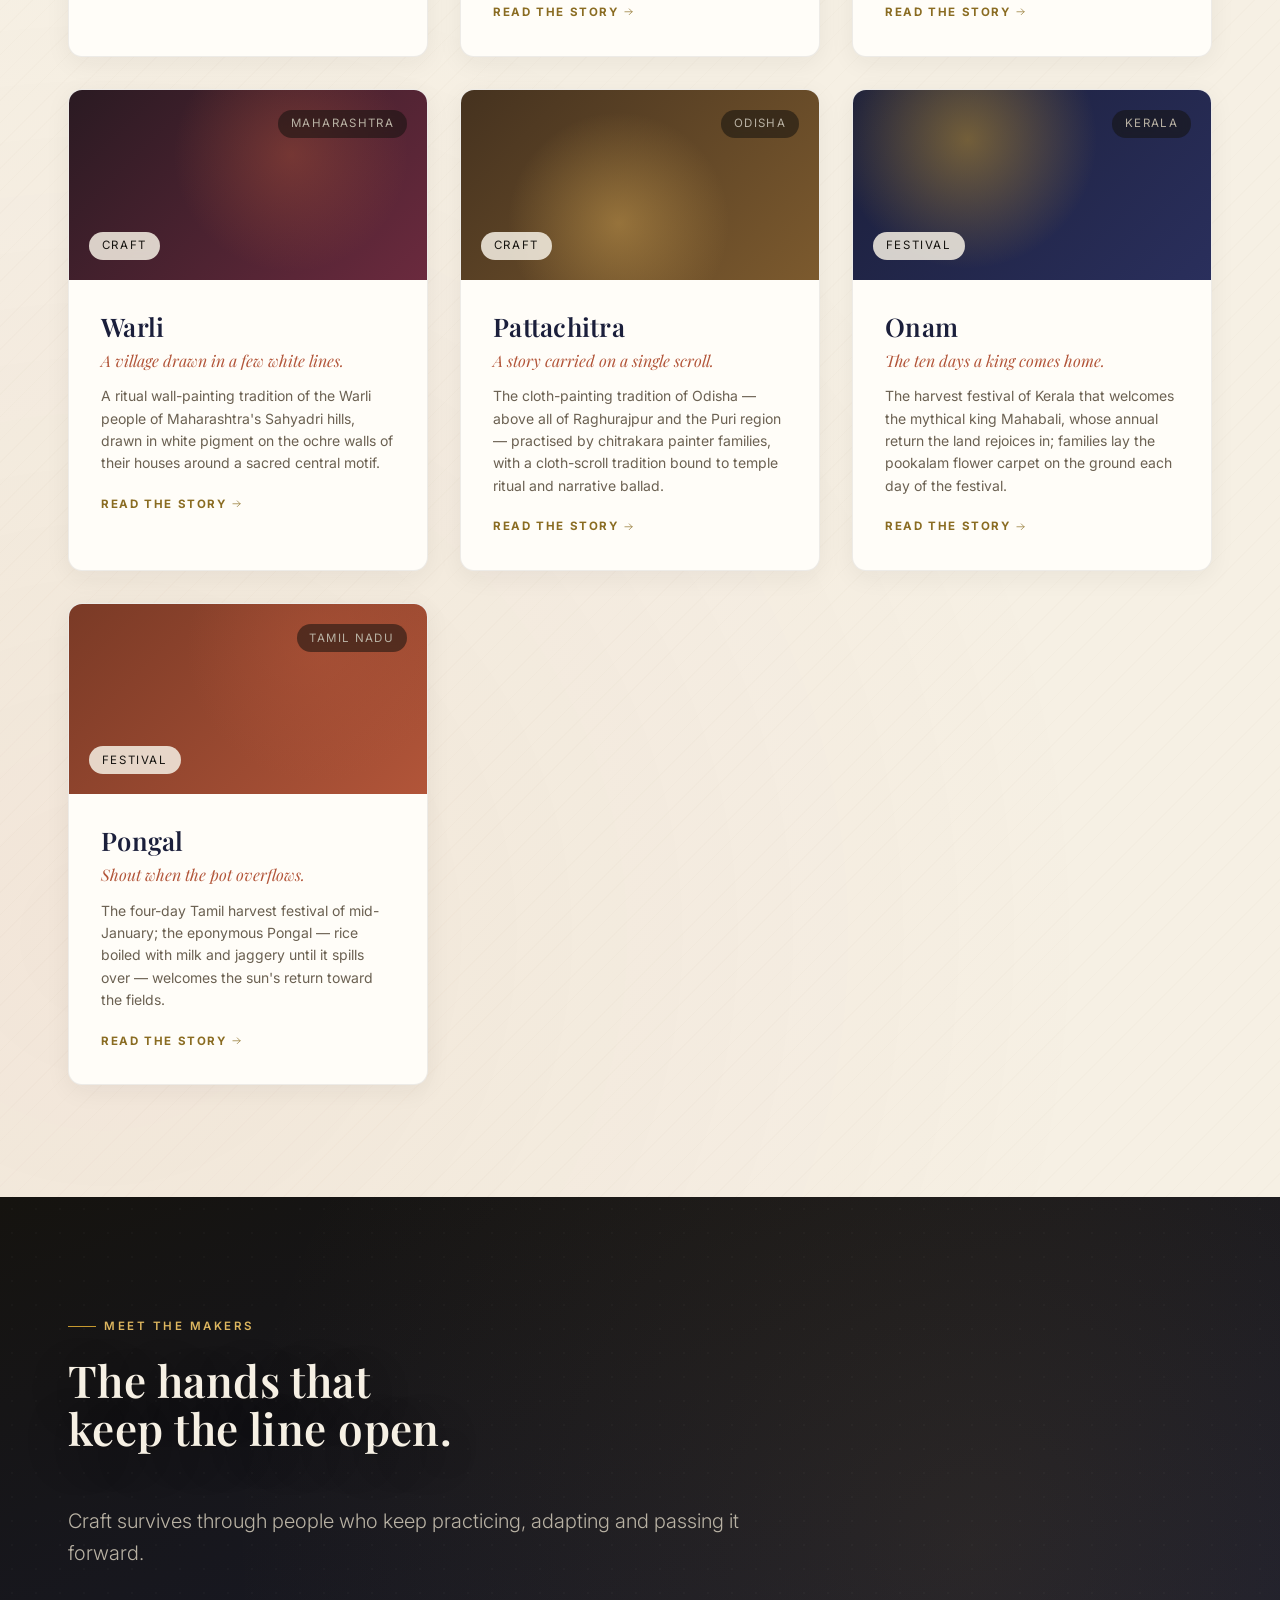
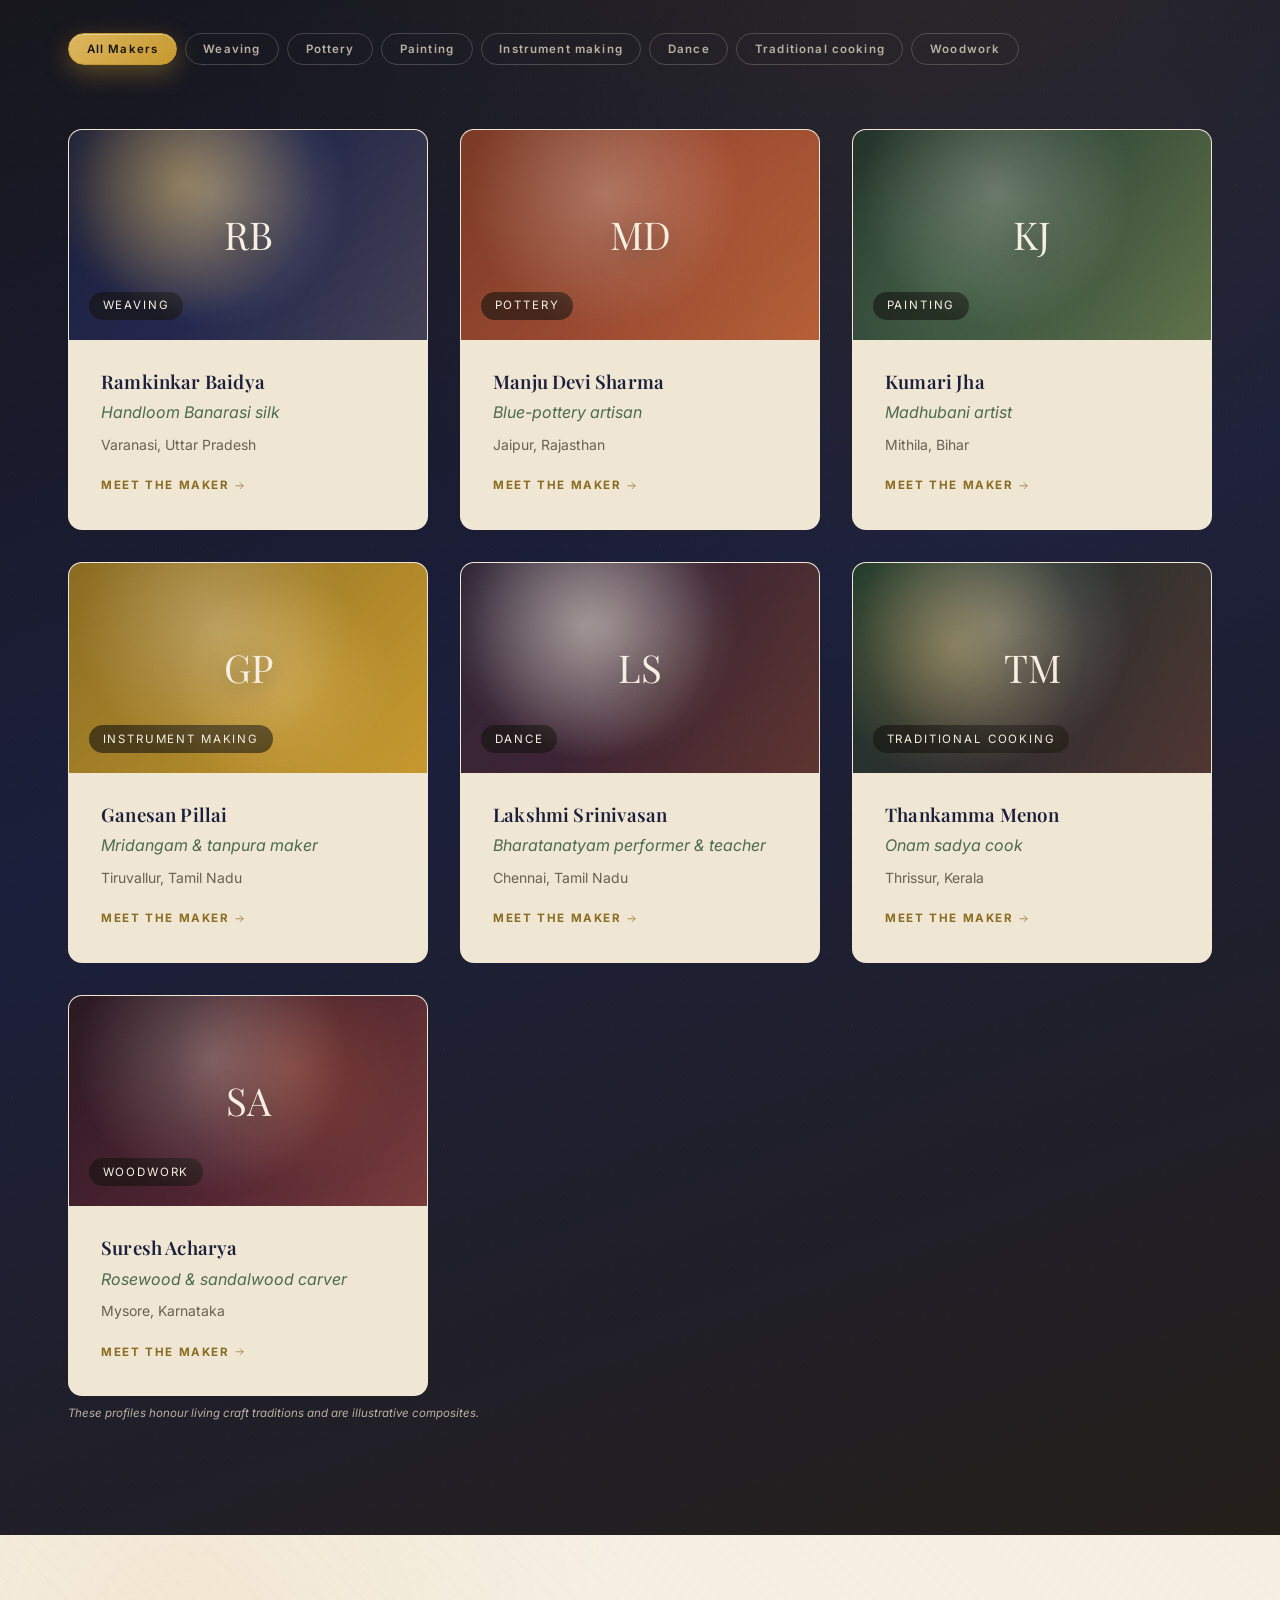
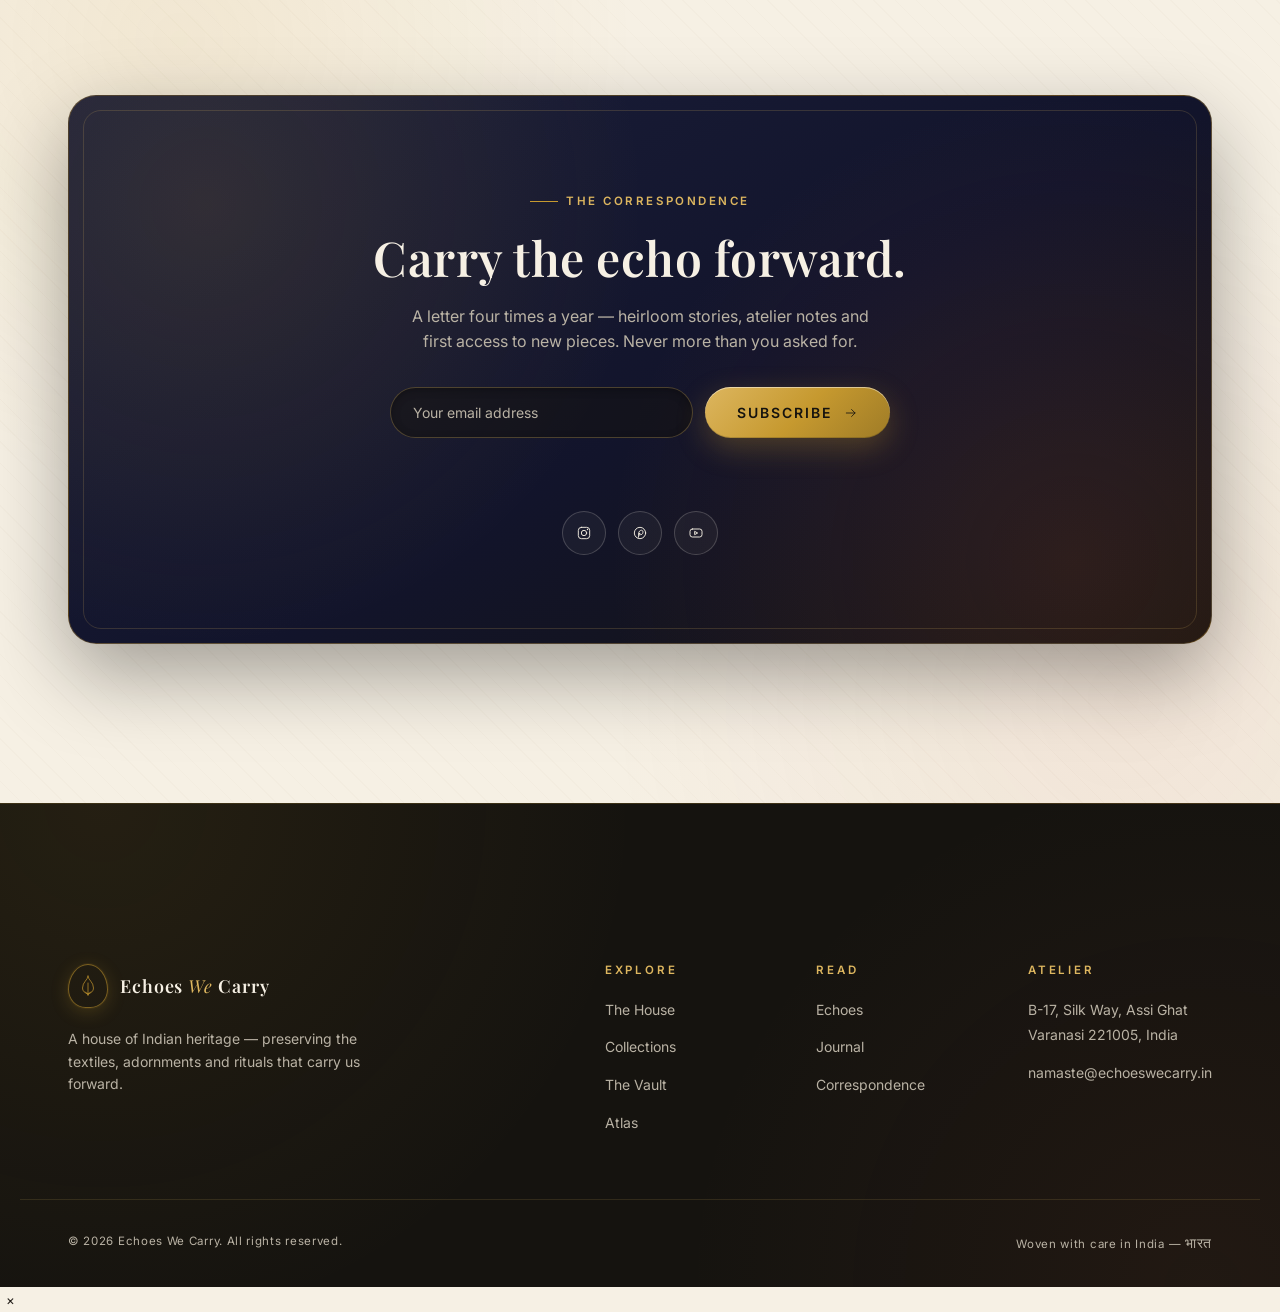
==== commit 0fae6c63: "Restore Phase 3 cultural experience sections" ====
--- a/index.html
+++ b/index.html
@@ -19,6 +19,8 @@
   <link rel="stylesheet" href="css/sections.css" />
   <link rel="stylesheet" href="css/responsive.css" />
   <link rel="stylesheet" href="css/atlas.css" />
+  <link rel="stylesheet" href="css/experience.css" />
+  <link rel="stylesheet" href="css/refinement.css" />
 </head>
 
 <body id="top">
@@ -540,6 +542,80 @@
         </div>
 
         <div id="atlas-announcer" class="visually-hidden" aria-live="polite" aria-atomic="true"></div>
+      </div>
+    </section>
+
+    <!-- ============ THE FIVE SENSES ============ -->
+    <section class="section senses" id="senses">
+      <div class="container">
+        <header class="section-head">
+          <div>
+            <p class="section-eyebrow">The Five Senses of India</p>
+            <h2 class="section-title">Culture begins where the senses remember.</h2>
+          </div>
+          <p class="senses__lede">Choose a sense to trace the places, materials and rituals it awakens.</p>
+        </header>
+        <div class="senses__grid">
+          <div class="senses__stage">
+            <div class="senses__map" id="senses-map"></div>
+            <div class="senses__nodes" role="list" aria-label="Five senses">
+              <button class="sense-node" type="button" data-sense="see" style="--x:50%;--y:12%" aria-label=""><span class="sense-node__icon"></span><span class="sense-node__label"></span></button>
+              <button class="sense-node" type="button" data-sense="hear" style="--x:88%;--y:36%" aria-label=""><span class="sense-node__icon"></span><span class="sense-node__label"></span></button>
+              <button class="sense-node" type="button" data-sense="taste" style="--x:74%;--y:86%" aria-label=""><span class="sense-node__icon"></span><span class="sense-node__label"></span></button>
+              <button class="sense-node" type="button" data-sense="smell" style="--x:26%;--y:86%" aria-label=""><span class="sense-node__icon"></span><span class="sense-node__label"></span></button>
+              <button class="sense-node" type="button" data-sense="touch" style="--x:12%;--y:36%" aria-label=""><span class="sense-node__icon"></span><span class="sense-node__label"></span></button>
+            </div>
+          </div>
+          <aside class="senses__panel" id="senses-panel" aria-live="polite"><div class="senses__placeholder"><p>Hover a node to light the region it awakens. Click to read its full profile.</p></div></aside>
+        </div>
+      </div>
+    </section>
+
+    <!-- ============ THREADS ============ -->
+    <section class="section threads" id="threads">
+      <div class="container">
+        <header class="section-head">
+          <div>
+            <p class="section-eyebrow">Threads That Connect Us</p>
+            <h2 class="section-title">One tradition, many places.</h2>
+          </div>
+          <p class="threads__lede">Follow the living threads that move through regions, generations and hands.</p>
+        </header>
+        <div class="threads__cats" id="threads-cats" role="toolbar" aria-label="Cultural threads"></div>
+        <div class="threads__layout">
+          <div class="threads__map" id="threads-map"></div>
+          <aside class="threads__info" id="threads-info" aria-live="polite"></aside>
+        </div>
+      </div>
+    </section>
+
+    <!-- ============ STORIES ============ -->
+    <section class="section stories" id="stories">
+      <div class="container">
+        <header class="section-head">
+          <div>
+            <p class="section-eyebrow">Stories Behind the Culture</p>
+            <h2 class="section-title">Every heirloom has a before.</h2>
+          </div>
+        </header>
+        <div class="stories__filters" id="stories-filters" role="toolbar" aria-label="Story filters"></div>
+        <div class="stories__grid" id="stories-grid"></div>
+      </div>
+    </section>
+
+    <!-- ============ MAKERS ============ -->
+    <section class="section makers" id="makers">
+      <div class="container">
+        <header class="section-head">
+          <div>
+            <p class="section-eyebrow">Meet the Makers</p>
+            <h2 class="section-title">The hands that keep the line open.</h2>
+          </div>
+          <p class="makers__intro">Craft survives through people who keep practicing, adapting and passing it forward.</p>
+        </header>
+        <div class="makers__filters" id="makers-filters" role="toolbar" aria-label="Maker filters"></div>
+        <div class="makers__grid" id="makers-grid"></div>
+        <p class="makers__note">These profiles honour living craft traditions and are illustrative composites.</p>
       </div>
     </section>
 
@@ -636,11 +712,19 @@
     <svg class="icon" viewBox="0 0 24 24"><path d="M12 19V5M6 11l6-6 6 6"/></svg>
   </button>
 
+  <div class="culture-modal" id="culture-modal" aria-hidden="true">
+    <div class="culture-modal__dialog" id="culture-modal-dialog" role="dialog" aria-modal="true" aria-label="Cultural story details">
+      <button class="culture-modal__close" id="culture-modal-close" type="button" aria-label="Close details">&times;</button>
+    </div>
+  </div>
+
   <!-- ============ SCRIPTS ============ -->
   <script src="js/main.js" defer></script>
   <script src="js/cultural-data.js" defer></script>
   <script src="js/india-map-data.js" defer></script>
   <script src="js/atlas.js" defer></script>
+  <script src="js/experience-data.js" defer></script>
+  <script src="js/experience.js" defer></script>
 </body>
 </html>
 
--- a/css/experience.css
+++ b/css/experience.css
@@ -0,0 +1,996 @@
+/* ==========================================================================
+   ECHOES WE CARRY - PHASE 3 EXPERIENCE LAYER
+   Five Senses, Threads, Stories, Makers + shared modal.
+   Scoped selectors so Phase-1/Phase-2 styling is never disturbed. Loaded
+   AFTER atlas.css so .mini-map overrides of .atlas-region win the cascade.
+   Depends on tokens from css/variables.css.
+   ========================================================================== */
+
+/* ==========================================================================
+   1. THE FIVE SENSES OF INDIA
+   ========================================================================== */
+.senses {
+  position: relative;
+  background:
+    radial-gradient(circle at 18% 12%, rgba(198, 153, 47, 0.14), transparent 34%),
+    radial-gradient(circle at 85% 88%, rgba(178, 85, 57, 0.16), transparent 38%),
+    linear-gradient(168deg, #12142b 0%, var(--color-indigo) 46%, var(--color-charcoal-deep) 100%);
+  color: var(--text-on-dark);
+  overflow: hidden;
+  padding-block: var(--space-xl);
+}
+.senses::before {
+  content: '';
+  position: absolute;
+  inset: 0;
+  background-image: radial-gradient(rgba(246, 240, 228, 0.05) 1px, transparent 1px);
+  background-size: 24px 24px;
+  opacity: 0.5;
+  pointer-events: none;
+}
+.senses .section-eyebrow { color: var(--color-gold-soft); }
+.senses .section-title { color: var(--text-on-dark); }
+.senses__lede {
+  max-width: 56ch;
+  margin-top: var(--space-sm);
+  color: var(--text-on-dark-muted);
+  font-size: var(--fs-body-lg);
+  font-weight: 300;
+}
+.senses__grid {
+  display: grid;
+  grid-template-columns: 1.12fr 0.88fr;
+  gap: var(--space-lg);
+  align-items: center;
+  margin-top: var(--space-lg);
+}
+@media (max-width: 900px) {
+  .senses__grid { grid-template-columns: 1fr; }
+}
+
+/* --- central India stage with five sensory nodes around it --- */
+.senses__stage { position: relative; max-width: 540px; width: 100%; margin-inline: auto; }
+.senses__map {
+  position: relative;
+  border: 1px solid rgba(246, 240, 228, 0.14);
+  border-radius: var(--radius-lg);
+  overflow: hidden;
+  background:
+    radial-gradient(circle at 50% 46%, rgba(198, 153, 47, 0.16), transparent 60%),
+    rgba(21, 19, 15, 0.35);
+  box-shadow: 0 40px 80px rgba(0, 0, 0, 0.45);
+  transition: box-shadow var(--t-medium);
+}
+.senses__map.is-active { box-shadow: 0 40px 90px rgba(198, 153, 47, 0.18), 0 34px 70px rgba(0,0,0,0.5); }
+.senses__map .mini-map { width: 100%; }
+.senses__map .atlas-region {
+  fill: rgba(246, 240, 228, 0.1);
+  stroke: rgba(246, 240, 228, 0.28);
+  stroke-width: 0.5;
+}
+.senses__map .atlas-region.is-lit {
+  fill: var(--color-gold);
+  stroke: var(--color-ivory);
+  stroke-width: 1.1;
+  filter: drop-shadow(0 0 8px rgba(221, 182, 95, 0.75));
+  animation: sense-pulse 2.4s var(--ease-out-soft) infinite;
+}
+.senses__map .atlas-region.is-dim { opacity: 0.22; }
+@keyframes sense-pulse {
+  0%, 100% { opacity: 1; }
+  50% { opacity: 0.72; }
+}
+/* --- sensory nodes --- */
+.sense-node {
+  position: absolute;
+  left: var(--x, 50%);
+  top: var(--y, 50%);
+  transform: translate(-50%, -50%);
+  width: clamp(76px, 9vw, 104px);
+  aspect-ratio: 1;
+  display: grid;
+  place-items: center;
+  border-radius: 50%;
+  border: 1px solid rgba(221, 182, 95, 0.55);
+  background: rgba(21, 19, 15, 0.78);
+  color: var(--color-gold-soft);
+  z-index: 2;
+  transition: transform var(--t-medium), background var(--t-medium),
+    color var(--t-medium), box-shadow var(--t-medium), border-color var(--t-medium);
+  will-change: transform;
+}
+.sense-node__icon { width: 1.6em; height: 1.6em; }
+.sense-node__label {
+  position: absolute;
+  left: 50%;
+  top: calc(100% + 10px);
+  transform: translateX(-50%);
+  font-family: var(--font-serif);
+  font-size: var(--fs-caption);
+  letter-spacing: 0.28em;
+  white-space: nowrap;
+  color: var(--color-gold-soft);
+  opacity: 0;
+  transition: opacity var(--t-fast), transform var(--t-fast);
+}
+.sense-node__pulse {
+  position: absolute;
+  inset: -6px;
+  border-radius: 50%;
+  border: 1px solid rgba(221, 182, 95, 0.4);
+  opacity: 0;
+  animation: node-ring 2.4s var(--ease-out-soft) infinite;
+}
+@keyframes node-ring {
+  0% { transform: scale(0.85); opacity: 0.6; }
+  100% { transform: scale(1.5); opacity: 0; }
+}
+.sense-node:hover,
+.sense-node:focus-visible {
+  transform: translate(-50%, -50%) scale(1.14);
+  background: var(--accent, var(--color-gold));
+  color: #fffdf8;
+  border-color: var(--color-ivory);
+  box-shadow: 0 12px 40px rgba(198, 153, 47, 0.45);
+}
+.sense-node:hover .sense-node__label,
+.sense-node:focus-visible .sense-node__label,
+.sense-node.is-active .sense-node__label { opacity: 1; }
+.sense-node.is-active {
+  transform: translate(-50%, -50%) scale(1.12);
+  background: var(--accent, var(--color-gold));
+  color: #fffdf8;
+  border-color: var(--color-ivory);
+  box-shadow: 0 0 0 5px rgba(221, 182, 95, 0.22), 0 14px 44px rgba(198,153,47,0.5);
+}
+.sense-node.is-active .sense-node__pulse { opacity: 1; }
+@media (hover: none) {
+  .sense-node:hover { transform: translate(-50%, -50%); background: rgba(21,19,15,0.78); color: var(--color-gold-soft); }
+  .sense-node.is-active { transform: translate(-50%, -50%) scale(1.08); background: var(--accent); color:#fffdf8; }
+}
+/* --- sense detail panel --- */
+.senses__panel {
+  position: relative;
+  border-radius: var(--radius-lg);
+  border: 1px solid rgba(246, 240, 228, 0.12);
+  background: rgba(21, 19, 15, 0.4);
+  padding: clamp(1.4rem, 3vw, 2.4rem);
+  overflow: hidden;
+}
+.sense-detail__visual {
+  height: 150px;
+  border-radius: var(--radius-md);
+  margin-bottom: var(--space-md);
+  background: linear-gradient(135deg, var(--accent, #8a6c22), #241f1a 72%);
+  position: relative;
+  overflow: hidden;
+}
+.sense-detail__visual::after {
+  content: '';
+  position: absolute;
+  inset: 0;
+  background:
+    radial-gradient(circle at 30% 30%, rgba(246,240,228,0.25), transparent 46%),
+    radial-gradient(rgba(246,240,228,0.12) 1px, transparent 1px);
+  background-size: auto, 14px 14px;
+}
+.sense-detail__kicker {
+  font-size: var(--fs-caption);
+  letter-spacing: 0.32em;
+  text-transform: uppercase;
+  color: var(--accent, var(--color-gold-soft));
+}
+.sense-detail__title {
+  margin: var(--space-2xs) 0 0;
+  font-family: var(--font-serif);
+  font-size: var(--fs-h3);
+  color: var(--color-gold-soft);
+}
+.sense-detail__tagline {
+  margin-top: var(--space-2xs);
+  font-family: var(--font-serif);
+  font-style: italic;
+  color: var(--text-on-dark-muted);
+}
+.sense-detail__desc {
+  margin-top: var(--space-sm);
+  color: var(--text-on-dark-muted);
+  font-size: var(--fs-body);
+  line-height: 1.7;
+}
+.sense-detail__examples {
+  display: flex;
+  flex-wrap: wrap;
+  gap: var(--space-2xs);
+  margin-top: var(--space-sm);
+}
+.sense-example {
+  font-size: var(--fs-caption);
+  padding: 0.3rem 0.8rem;
+  border-radius: 999px;
+  border: 1px solid rgba(246, 240, 228, 0.22);
+  color: var(--text-on-dark-muted);
+}
+.sense-detail__states {
+  display: flex;
+  flex-wrap: wrap;
+  gap: var(--space-2xs);
+  margin-top: var(--space-md);
+  align-items: center;
+}
+.exp-state-chip {
+  display: inline-flex;
+  align-items: center;
+  gap: 0.4em;
+  padding: 0.35rem 0.9rem;
+  border-radius: 999px;
+  background: rgba(198,153,47,0.14);
+  border: 1px solid rgba(198,153,47,0.35);
+  color: var(--color-gold-soft);
+  font-size: var(--fs-caption);
+  cursor: pointer;
+  transition: background var(--t-fast), transform var(--t-fast), color var(--t-fast);
+}
+.exp-state-chip:hover { background: rgba(198,153,47,0.28); color: var(--color-ivory); transform: translateY(-2px); }
+.senses__placeholder {
+  display: grid;
+  place-items: center;
+  min-height: 260px;
+  text-align: center;
+  color: var(--text-on-dark-muted);
+  font-style: italic;
+  line-height: 1.7;
+}
+/* ==========================================================================
+   2. THREADS THAT CONNECT US - cultural network
+   ========================================================================== */
+.threads {
+  position: relative;
+  background:
+    radial-gradient(circle at 22% 24%, rgba(198,153,47,0.12), transparent 40%),
+    radial-gradient(circle at 80% 82%, rgba(178,85,57,0.1), transparent 44%),
+    var(--color-charcoal-deep);
+  color: var(--text-on-dark);
+  margin-top: -1px;
+  padding-block: var(--space-xl);
+}
+.threads .section-eyebrow { color: var(--color-gold-soft); }
+.threads .section-title { color: var(--text-on-dark); }
+.threads__lede {
+  max-width: 56ch;
+  margin-top: var(--space-sm);
+  color: var(--text-on-dark-muted);
+  font-size: var(--fs-body-lg);
+  font-weight: 300;
+}
+.threads__cats {
+  display: flex;
+  flex-wrap: wrap;
+  gap: var(--space-2xs);
+  margin-top: var(--space-lg);
+}
+.thread-btn {
+  position: relative;
+  padding: 0.7rem 1.4rem;
+  border-radius: 999px;
+  border: 1px solid rgba(246,240,228,0.18);
+  background: rgba(21,19,15,0.4);
+  color: var(--text-on-dark-muted);
+  font-family: var(--font-sans);
+  font-weight: 600;
+  font-size: var(--fs-small);
+  letter-spacing: 0.12em;
+  cursor: pointer;
+  transition: background var(--t-fast), color var(--t-fast),
+    border-color var(--t-fast), transform var(--t-fast);
+}
+.thread-btn.is-active {
+  background: var(--color-gold);
+  color: var(--color-charcoal-deep);
+  border-color: var(--color-gold);
+  transform: translateY(-2px);
+  box-shadow: 0 8px 26px rgba(198,153,47,0.35);
+}
+.threads__layout {
+  display: grid;
+  grid-template-columns: 1fr 1fr;
+  gap: var(--space-xl);
+  align-items: start;
+  margin-top: var(--space-lg);
+}
+@media (max-width: 980px) {
+  .threads__layout { grid-template-columns: 1fr; }
+}
+/* --- threaded map --- */
+.threads__map {
+  position: relative;
+  border: 1px solid rgba(246,240,228,0.12);
+  border-radius: var(--radius-lg);
+  background: linear-gradient(160deg, rgba(21,19,15,0.9), rgba(39,35,28,0.92));
+  padding: clamp(1rem,2.4vw,1.8rem);
+  overflow: hidden;
+}
+.threads__map .mini-map { width: 100%; }
+.threads__map .atlas-region {
+  fill: rgba(246,240,228,0.07);
+  stroke: rgba(246,240,228,0.22);
+  stroke-width: 0.45;
+}
+.threads__map .atlas-region.is-lit {
+  fill: var(--color-gold);
+  stroke: var(--color-ivory);
+  stroke-width: 1.2;
+  filter: drop-shadow(0 0 8px rgba(221,182,95,0.85));
+  animation: thread-node 3s var(--ease-out-soft) infinite;
+}
+.threads__map .atlas-region.is-dim { opacity: 0.16; }
+@keyframes thread-node {
+  0%, 45%, 100% { opacity: 1; }
+  70% { opacity: 0.55; }
+}
+/* --- animated golden threads overlay --- */
+.threads__arcs {
+  position: absolute;
+  inset: 0;
+  width: 100%;
+  height: 100%;
+  pointer-events: none;
+  overflow: visible;
+}
+.threads__arc {
+  fill: none;
+  stroke: var(--color-gold-soft);
+  stroke-width: 1.6;
+  stroke-linecap: round;
+  stroke-dasharray: 14 10;
+  opacity: 0.9;
+  filter: drop-shadow(0 0 4px rgba(198,153,47,0.8));
+}
+.threads__arc.is-trained {
+  animation: thread-flow 1.4s linear infinite;
+}
+@keyframes thread-flow {
+  to { stroke-dashoffset: -24; }
+}
+@media (prefers-reduced-motion: reduce) {
+  .threads__arc { stroke-dasharray: none; animation: none; }
+  .threads__arcs { display: none; }
+}
+.threads__dot {
+  position: absolute;
+  width: 12px;
+  height: 12px;
+  border-radius: 50%;
+  background: var(--color-gold-soft);
+  transform: translate(-50%, -50%);
+  box-shadow: 0 0 10px rgba(221,182,95,0.9);
+  pointer-events: none;
+}
+/* --- threads info + culture search --- */
+.threads__info {
+  display: flex;
+  flex-direction: column;
+  gap: var(--space-md);
+}
+.threads__blurb {
+  font-size: var(--fs-body-lg);
+  font-weight: 300;
+  color: var(--text-on-dark-muted);
+  max-width: 40ch;
+}
+.threads__section-label {
+  font-size: var(--fs-caption);
+  font-weight: 700;
+  letter-spacing: 0.26em;
+  text-transform: uppercase;
+  color: var(--color-gold-soft);
+  margin-bottom: var(--space-2xs);
+}
+.threads__traditions { display:flex; flex-direction:column; gap: var(--space-2xs); }
+.threads__tradition {
+  display: flex;
+  align-items: baseline;
+  gap: var(--space-xs);
+  color: var(--text-on-dark-muted);
+  font-size: var(--fs-body);
+  border-left: 2px solid rgba(198,153,47,0.5);
+  padding-left: var(--space-sm);
+  transition: color var(--t-fast), transform var(--t-fast);
+}
+.threads__tradition::before { content: '\2022'; color: var(--color-gold-soft); }
+.threads__makers {
+  display: flex;
+  flex-wrap: wrap;
+  gap: var(--space-2xs);
+}
+.threads__maker {
+  font-size: var(--fs-caption);
+  color: var(--text-on-dark-muted);
+  border: 1px dashed rgba(246,240,228,0.25);
+  border-radius: 999px;
+  padding: 0.35rem 0.9rem;
+}
+.threads__explain {
+  margin-top: var(--space-2xs);
+  font-style: italic;
+  color: var(--text-on-dark-muted);
+  font-size: var(--fs-small);
+  line-height: 1.7;
+}
+
+/* --- shared search across the culture --- */
+.culture-search__wrap { margin-top: var(--space-md); }
+.culture-search__input {
+  width: 100%;
+  padding: 0.85rem 1.2rem;
+  border-radius: 999px;
+  border: 1px solid rgba(246,240,228,0.22);
+  background: rgba(21,19,15,0.5);
+  color: var(--text-on-dark);
+  font-family: inherit;
+  font-size: var(--fs-body);
+  transition: border-color var(--t-fast), box-shadow var(--t-fast);
+}
+.culture-search__input::placeholder { color: var(--text-on-dark-muted); }
+.culture-search__input:focus {
+  outline: none;
+  border-color: var(--color-gold);
+  box-shadow: 0 0 0 3px rgba(198,153,47,0.25);
+}
+.culture-search__results {
+  margin-top: var(--space-sm);
+  max-height: 360px;
+  overflow: auto;
+  display: flex;
+  flex-direction: column;
+  gap: var(--space-2xs);
+}
+.culture-result {
+  display: flex;
+  align-items: baseline;
+  gap: var(--space-xs);
+  padding: 0.7rem 0.9rem;
+  border-radius: var(--radius-sm);
+  background: rgba(246,240,228,0.05);
+  border-left: 3px solid var(--color-gold);
+  cursor: pointer;
+  transition: background var(--t-fast), transform var(--t-fast);
+}
+.culture-result:hover { background: rgba(198,153,47,0.12); transform: translateX(4px); }
+.culture-result__type {
+  flex: 0 0 auto;
+  font-size: var(--fs-caption);
+  letter-spacing: 0.14em;
+  text-transform: uppercase;
+  color: var(--color-gold-soft);
+}
+.culture-result__name { color: var(--text-on-dark); font-weight: 600; }
+.culture-result__meta { color: var(--text-on-dark-muted); font-size: var(--fs-small); }
+.culture-search__empty { color: var(--text-on-dark-muted); font-style: italic; font-size: var(--fs-small); }
+/* ==========================================================================
+   3. STORIES BEHIND THE CULTURE
+   ========================================================================== */
+.stories {
+  background: var(--color-ivory);
+  padding-block: var(--space-xl);
+}
+.stories__intro {
+  max-width: 56ch;
+  margin-top: var(--space-sm);
+  color: var(--text-ink-muted);
+  font-size: var(--fs-body-lg);
+  font-weight: 300;
+}
+.stories__filters {
+  display: flex;
+  flex-wrap: wrap;
+  gap: var(--space-2xs);
+  margin-top: var(--space-lg);
+}
+.story-filter {
+  padding: 0.5rem 1.1rem;
+  border-radius: 999px;
+  border: 1px solid rgba(36,31,26,0.16);
+  background: transparent;
+  color: var(--text-ink-muted);
+  font-family: var(--font-sans);
+  font-size: var(--fs-caption);
+  font-weight: 600;
+  letter-spacing: 0.1em;
+  cursor: pointer;
+  transition: background var(--t-fast), color var(--t-fast), border-color var(--t-fast);
+}
+.story-filter.is-active {
+  background: var(--color-indigo);
+  border-color: var(--color-indigo);
+  color: var(--text-on-dark);
+}
+.stories__grid {
+  display: grid;
+  grid-template-columns: repeat(3, 1fr);
+  gap: var(--space-md);
+  margin-top: var(--space-lg);
+}
+@media (max-width: 1020px) { .stories__grid { grid-template-columns: repeat(2, 1fr); } }
+@media (max-width: 640px) { .stories__grid { grid-template-columns: 1fr; } }
+.story-card {
+  position: relative;
+  display: flex;
+  flex-direction: column;
+  overflow: hidden;
+  border-radius: var(--radius-md);
+  background: var(--color-white);
+  border: 1px solid rgba(36,31,26,0.08);
+  box-shadow: 0 6px 26px rgba(36,31,26,0.06);
+  cursor: pointer;
+  transition: transform var(--t-medium), box-shadow var(--t-medium);
+}
+.story-card:hover {
+  transform: translateY(-8px);
+  box-shadow: var(--shadow-soft);
+}
+.story-card__media {
+  position: relative;
+  height: 190px;
+  overflow: hidden;
+}
+.story-card__media .story-card__art {
+  position: absolute;
+  inset: 0;
+  background-size: 100% 100%;
+  transition: transform var(--t-slow);
+}
+.story-card:hover .story-card__art { transform: scale(1.12); }
+.story-card__badge {
+  position: absolute;
+  left: var(--space-sm);
+  bottom: var(--space-sm);
+  font-size: var(--fs-caption);
+  letter-spacing: 0.14em;
+  text-transform: uppercase;
+  color: var(--color-charcoal-deep);
+  background: rgba(246,240,228,0.85);
+  padding: 0.3rem 0.8rem;
+  border-radius: 999px;
+}
+.story-card__region {
+  position: absolute;
+  top: var(--space-sm);
+  right: var(--space-sm);
+  font-size: var(--fs-caption);
+  letter-spacing: 0.12em;
+  text-transform: uppercase;
+  color: var(--text-on-dark-muted);
+  background: rgba(21,19,15,0.55);
+  padding: 0.3rem 0.8rem;
+  border-radius: 999px;
+}
+.story-card__body { padding: var(--space-md) var(--space-md) var(--space-md); }
+.story-card__title {
+  font-size: var(--fs-h3);
+  color: var(--color-indigo);
+}
+.story-card__tagline {
+  margin-top: var(--space-2xs);
+  font-family: var(--font-serif);
+  font-style: italic;
+  color: var(--color-terracotta);
+}
+.story-card__lead {
+  margin-top: var(--space-xs);
+  color: var(--text-ink-muted);
+  font-size: var(--fs-small);
+  line-height: 1.6;
+}
+.story-card__cta {
+  margin-top: auto;
+  padding-top: var(--space-sm);
+  display: inline-flex;
+  align-items: center;
+  gap: 0.4em;
+  color: var(--color-gold-dark);
+  font-size: var(--fs-caption);
+  font-weight: 700;
+  letter-spacing: 0.14em;
+  text-transform: uppercase;
+}
+.story-card__cta .icon { transition: transform var(--t-fast); }
+.story-card:hover .story-card__cta .icon { transform: translateX(6px); }
+.story-card.is-filtered-out { display: none; }
+/* ==========================================================================
+   4. IMMERSIVE MODAL (stories + makers)
+   ========================================================================== */
+.modal {
+  position: fixed;
+  inset: 0;
+  z-index: 800;
+  display: flex;
+  align-items: flex-end;
+  justify-content: center;
+  background: rgba(15,13,10,0.66);
+  backdrop-filter: blur(6px);
+  opacity: 0;
+  visibility: hidden;
+  transition: opacity var(--t-medium), visibility var(--t-medium);
+}
+.modal.is-open { opacity: 1; visibility: visible; }
+.modal__dialog {
+  position: relative;
+  width: 100%;
+  max-width: 860px;
+  max-height: 90vh;
+  overflow: auto;
+  background: var(--color-ivory);
+  color: var(--text-ink);
+  border-radius: var(--radius-lg) var(--radius-lg) 0 0;
+  box-shadow: var(--shadow-deep);
+  transform: translateY(40px);
+  transition: transform var(--t-medium);
+}
+@media (min-width: 700px) {
+  .modal { align-items: center; }
+  .modal__dialog { border-radius: var(--radius-lg); margin: var(--space-md); transform: translateY(20px) scale(0.98); }
+}
+.modal.is-open .modal__dialog { transform: translateY(0) scale(1); }
+.modal__close {
+  position: absolute;
+  top: var(--space-sm);
+  right: var(--space-sm);
+  z-index: 2;
+  width: 42px;
+  height: 42px;
+  display: grid;
+  place-items: center;
+  border-radius: 50%;
+  background: rgba(21,19,15,0.5);
+  color: var(--text-on-dark);
+  border: 1px solid rgba(246,240,228,0.25);
+  transition: background var(--t-fast), transform var(--t-fast);
+}
+.modal__close:hover { background: var(--color-terracotta); transform: rotate(90deg); }
+
+/* --- story detail --- */
+.story-detail__art {
+  height: 64px;
+  background: linear-gradient(120deg, var(--color-indigo), var(--color-charcoal-deep));
+  background-size: 100% 100%;
+}
+.story-detail__head { padding: var(--space-md) var(--space-lg) 0; }
+.story-detail__kicker { color: var(--color-gold-dark); letter-spacing: 0.22em; font-size: var(--fs-caption); text-transform: uppercase; font-weight: 700; }
+.story-detail__title { font-family: var(--font-serif); font-size: clamp(1.7rem, 4vw, 2.4rem); color: var(--color-indigo); margin-top: var(--space-2xs); }
+.story-detail__tagline { font-family: var(--font-serif); font-style: italic; color: var(--color-terracotta); margin-top: var(--space-2xs); }
+.story-detail__body { padding: var(--space-md) var(--space-lg) var(--space-lg); display: flex; flex-direction: column; gap: var(--space-sm); }
+.story-chapter__label {
+  font-size: var(--fs-caption);
+  font-weight: 800;
+  letter-spacing: 0.3em;
+  text-transform: uppercase;
+  color: var(--color-gold-dark);
+  display: flex;
+  align-items: center;
+  gap: var(--space-2xs);
+  margin-bottom: var(--space-2xs);
+}
+.story-chapter__label::after { content: ''; flex: 1; height: 1px; background: rgba(36,31,26,0.14); }
+.story-chapter p { color: var(--text-ink); line-height: 1.75; font-size: var(--fs-body); }
+.story-echo {
+  background: linear-gradient(120deg, var(--color-indigo), var(--color-charcoal-deep));
+  color: var(--text-on-dark);
+  border-radius: var(--radius-md);
+  padding: var(--space-md);
+}
+.story-echo .story-chapter__label { color: var(--color-gold-soft); }
+.story-echo .story-chapter__label::after { background: rgba(246,240,228,0.18); }
+.story-echo p { color: var(--color-ivory); font-family: var(--font-serif); font-style: italic; line-height: 1.7; }
+
+/* --- Then -> Now slider --- */
+.story-thennow {
+  border: 1px solid rgba(36,31,26,0.14);
+  border-radius: var(--radius-md);
+  overflow: hidden;
+  background: var(--color-white);
+}
+.story-thennow__bar {
+  position: relative;
+  height: 54px;
+  background: linear-gradient(90deg, var(--color-parchment), var(--color-indigo));
+}
+.story-thennow__label {
+  position: absolute;
+  top: 50%;
+  transform: translateY(-50%);
+  font-size: var(--fs-caption);
+  font-weight: 800;
+  letter-spacing: 0.26em;
+  z-index: 2;
+}
+.story-thennow__label--then { left: var(--space-sm); color: rgba(36,31,26,0.7); }
+.story-thennow__label--now { right: var(--space-sm); color: rgba(246,240,228,0.82); }
+.story-thennow__handle {
+  position: absolute;
+  top: 0;
+  left: var(--pos, 50%);
+  height: 100%;
+  width: 2px;
+  background: var(--color-ivory);
+  box-shadow: 0 0 10px rgba(246,240,228,0.9);
+  transition: left 0.15s linear;
+}
+.story-thennow__handle::before {
+  content: '';
+  position: absolute;
+  top: 50%;
+  left: 50%;
+  transform: translate(-50%, -50%);
+  width: 26px;
+  height: 26px;
+  border-radius: 50%;
+  background: var(--color-gold);
+  border: 2px solid var(--color-ivory);
+  box-shadow: 0 4px 14px rgba(0,0,0,0.35);
+}
+.story-thennow__captions {
+  position: relative;
+  min-height: 96px;
+  padding: var(--space-sm);
+}
+.story-thennow__cap {
+  position: absolute;
+  inset: 0;
+  padding: var(--space-sm);
+  line-height: 1.6;
+  font-size: var(--fs-body);
+}
+.story-thennow__cap--then {
+  color: var(--text-ink);
+  clip-path: inset(0 var(--pos, 50%) 0 0);
+}
+.story-thennow__cap--now {
+  color: var(--text-on-dark);
+  background: var(--color-indigo);
+  clip-path: inset(0 0 0 var(--pos, 50%));
+}
+.story-thennow__input {
+  position: absolute;
+  inset: 0;
+  width: 100%;
+  height: 100%;
+  opacity: 0;
+  cursor: ew-resize;
+  margin: 0;
+  z-index: 5;
+}
+/* ==========================================================================
+   5. MEET THE MAKERS
+   ========================================================================== */
+.makers {
+  position: relative;
+  background:
+    radial-gradient(circle at 76% 18%, rgba(198,153,47,0.1), transparent 40%),
+    linear-gradient(160deg, var(--color-charcoal-deep) 0%, var(--color-indigo) 54%, #241f1a 100%);
+  color: var(--text-on-dark);
+  padding-block: var(--space-xl);
+}
+.makers .section-eyebrow { color: var(--color-gold-soft); }
+.makers .section-title { color: var(--text-on-dark); }
+.makers .section-head { flex-wrap: wrap; align-items: flex-end; }
+.makers__intro {
+  max-width: 56ch;
+  margin-top: var(--space-sm);
+  color: var(--text-on-dark-muted);
+  font-size: var(--fs-body-lg);
+  font-weight: 300;
+}
+.makers__note {
+  margin-top: var(--space-2xs);
+  font-size: var(--fs-caption);
+  font-style: italic;
+  color: var(--text-on-dark-muted);
+}
+.makers__filters {
+  display: flex;
+  flex-wrap: wrap;
+  gap: var(--space-2xs);
+  margin-top: var(--space-lg);
+}
+.maker-filter {
+  padding: 0.5rem 1.1rem;
+  border-radius: 999px;
+  border: 1px solid rgba(246,240,228,0.2);
+  background: transparent;
+  color: var(--text-on-dark-muted);
+  font-family: var(--font-sans);
+  font-size: var(--fs-caption);
+  font-weight: 600;
+  letter-spacing: 0.1em;
+  cursor: pointer;
+  transition: background var(--t-fast), color var(--t-fast), border-color var(--t-fast);
+}
+.maker-filter.is-active {
+  background: var(--color-gold);
+  border-color: var(--color-gold);
+  color: var(--color-charcoal-deep);
+}
+.makers__grid {
+  display: grid;
+  grid-template-columns: repeat(3, 1fr);
+  gap: var(--space-md);
+  margin-top: var(--space-lg);
+}
+@media (max-width: 1020px) { .makers__grid { grid-template-columns: repeat(2, 1fr); } }
+@media (max-width: 640px) { .makers__grid { grid-template-columns: 1fr; } }
+.maker-card {
+  position: relative;
+  display: flex;
+  flex-direction: column;
+  overflow: hidden;
+  border-radius: var(--radius-md);
+  background: var(--color-parchment);
+  border: 1px solid rgba(246,240,228,0.14);
+  cursor: pointer;
+  transition: transform var(--t-medium), box-shadow var(--t-medium);
+}
+.maker-card:hover { transform: translateY(-8px); box-shadow: 0 26px 60px rgba(27,31,59,0.4); }
+.maker-card__portrait {
+  position: relative;
+  height: 210px;
+  background-size: 100% 100%;
+}
+.maker-card__portrait::after {
+  content: '';
+  position: absolute;
+  inset: 0;
+  background:
+    radial-gradient(circle at 40% 30%, rgba(246,240,228,0.28), transparent 52%),
+    linear-gradient(120deg, transparent 45%, rgba(198,153,47,0.16));
+}
+.maker-card__initials {
+  position: absolute;
+  left: 50%;
+  top: 50%;
+  transform: translate(-50%, -50%);
+  font-family: var(--font-serif);
+  font-size: 2.4rem;
+  color: var(--color-ivory);
+  text-shadow: 0 6px 24px rgba(0,0,0,0.5);
+}
+.maker-card__monogram {
+  position: absolute;
+  inset: 0;
+  font-size: clamp(4rem, 8vw, 6rem);
+  line-height: 1;
+  text-align: center;
+  display: grid;
+  place-items: center;
+  color: rgba(246,240,228,0.9);
+}
+.maker-card__mirror {
+  position: absolute;
+  inset: 0;
+  color: rgba(221,182,95,0.4);
+  display: grid;
+  place-items: center;
+  font-size: clamp(3rem, 6vw, 4.5rem);
+  transform: scaleY(-1);
+}
+.maker-card__craft {
+  position: absolute;
+  left: var(--space-sm);
+  bottom: var(--space-sm);
+  font-size: var(--fs-caption);
+  letter-spacing: 0.16em;
+  text-transform: uppercase;
+  color: var(--color-ivory);
+  background: rgba(21,19,15,0.6);
+  padding: 0.3rem 0.85rem;
+  border-radius: 999px;
+}
+.maker-card__body { padding: var(--space-md); flex: 1; }
+.maker-card__name { font-family: var(--font-serif); color: var(--color-indigo); }
+.maker-card__role { margin-top: var(--space-2xs); color: var(--color-forest); font-style: italic; }
+.maker-card__region { margin-top: var(--space-2xs); color: var(--text-ink-muted); font-size: var(--fs-small); }
+.maker-card__cta {
+  margin-top: var(--space-sm);
+  display: inline-flex;
+  align-items: center;
+  gap: 0.4em;
+  color: var(--color-gold-dark);
+  font-size: var(--fs-caption);
+  font-weight: 700;
+  letter-spacing: 0.14em;
+  text-transform: uppercase;
+}
+.maker-card__cta .icon { transition: transform var(--t-fast); }
+.maker-card:hover .maker-card__cta .icon { transform: translateX(6px); }
+.maker-card.is-filtered-out { display: none; }
+
+/* --- maker detail (magazine style, reuses .modal) --- */
+.maker-detail__head {
+  padding: var(--space-md) var(--space-lg) 0;
+  display: grid;
+  gap: var(--space-sm);
+}
+.maker-detail__kicker { color: var(--color-gold-dark); font-size: var(--fs-caption); letter-spacing: 0.24em; text-transform: uppercase; font-weight: 700; }
+.maker-detail__name { font-size: clamp(1.8rem, 4vw, 2.5rem); font-family: var(--font-serif); color: var(--color-indigo); }
+.maker-detail__role { font-family: var(--font-serif); font-style: italic; color: var(--color-forest); }
+.maker-detail__region { color: var(--text-ink-muted); font-size: var(--fs-small); letter-spacing: 0.06em; }
+.maker-detail__body { padding: var(--space-md) var(--space-lg) var(--space-lg); display: flex; flex-direction: column; gap: var(--space-sm); }
+.maker-chapter p { color: var(--text-ink); line-height: 1.75; }
+.maker-pass {
+  position: relative;
+  border-radius: var(--radius-md);
+  background: linear-gradient(120deg, var(--color-parchment), var(--color-ivory));
+  padding: var(--space-md);
+  display: flex;
+  flex-direction: column;
+  gap: var(--space-sm);
+}
+.maker-pass__step { display: flex; gap: var(--space-sm); align-items: baseline; }
+.maker-pass__tag {
+  flex: 0 0 auto;
+  font-size: var(--fs-caption);
+  letter-spacing: 0.18em;
+  text-transform: uppercase;
+  font-weight: 800;
+  color: var(--color-terracotta);
+}
+.maker-pass__txt { color: var(--text-ink); line-height: 1.65; }
+/* ==========================================================================
+   6. RESPONSIVE + ACCESSIBILITY FOR EXPERIENCE SECTIONS
+   ========================================================================== */
+@media (max-width: 640px) {
+  .senses__stage { max-width: 360px; }
+  .sense-node { width: 66px; }
+  .sense-node__label { font-size: 0.6rem; }
+  .stories__grid, .makers__grid { grid-template-columns: 1fr; }
+  .story-thennow__bar { height: 44px; }
+}
+
+/* A Phase-3 primary nav now carries ten links; collapse to the mobile menu
+   below a wider breakpoint so the header never overflows or feels cramped. */
+@media (max-width: 1280px) {
+  .primary-nav { display: none; }
+  .nav-toggle { display: flex; }
+}
+/* clamp heavy dark sections so mobile never needs horizontal scroll */
+.senses, .threads, .makers {
+  overflow-x: hidden;
+}
+/* focus-visible affs for interactive cards */
+.story-card:focus-visible,
+.maker-card:focus-visible,
+.culture-result:focus-visible,
+.exp-state-chip:focus-visible {
+  outline: 2px solid var(--color-gold);
+  outline-offset: 3px;
+}
+
+@media (prefers-reduced-motion: reduce) {
+  .senses__map .atlas-region.is-lit,
+  .threads__map .atlas-region.is-lit,
+  .sense-node__pulse,
+  .threads__arc { animation: none; }
+  .threads__arcs { display: none; }
+  .story-card:hover .story-card__art,
+  .maker-card { transition: none; }
+}
+
+/* Light touch for screen-reader-only labels inside dynamic content. */
+.exp-live {
+  position: absolute;
+  width: 1px;
+  height: 1px;
+  padding: 0;
+  margin: -1px;
+  overflow: hidden;
+  clip: rect(0 0 0 0);
+  white-space: nowrap;
+  border: 0;
+}
+
+/* generic reveal for story/maker cards created at load (paired with data-reveal
+   only where present in static HTML; JS uses this for inline fade when needed) */
+.exp-fade {
+  opacity: 1;
+  transition: opacity var(--t-medium);
+}
--- a/css/refinement.css
+++ b/css/refinement.css
@@ -0,0 +1,699 @@
+/* ==========================================================================
+   ECHOES WE CARRY — REFINEMENT LAYER
+   Loaded LAST. Extends the Five Senses / Atlas visual language across the
+   whole site: layered warm gradients, grain, glass panels, gold glow.
+   ADDITIVE ONLY — never removes structure, content or behaviour.
+   Reuses tokens from css/variables.css and the exact rgba values already
+   established in css/experience.css (.senses).
+   ========================================================================== */
+
+/* ==========================================================================
+   0. SHARED RECIPE TOKENS (derived from the Five Senses palette)
+   ========================================================================== */
+:root {
+  --sense-night: #12142b;
+  --grad-sense: linear-gradient(168deg, var(--sense-night) 0%, var(--color-indigo) 46%, var(--color-charcoal-deep) 100%);
+  --glow-gold-a: rgba(198, 153, 47, 0.14);
+  --glow-terra-a: rgba(178, 85, 57, 0.16);
+  --hairline-gold: rgba(221, 182, 95, 0.35);
+  --card-ring-hover: 0 0 0 1px rgba(198, 153, 47, 0.3);
+  --grain-light: radial-gradient(rgba(138, 108, 34, 0.055) 1px, transparent 1px);
+}
+
+::selection {
+  background: rgba(198, 153, 47, 0.32);
+  color: var(--color-charcoal-deep);
+}
+
+/* ==========================================================================
+   1. NAVIGATION — soft glass that fits the palette
+   ========================================================================== */
+.site-header {
+  background: linear-gradient(to bottom, rgba(21, 19, 15, 0.32), rgba(21, 19, 15, 0));
+}
+.site-header.is-scrolled {
+  background: linear-gradient(to bottom, rgba(21, 19, 15, 0.94), rgba(21, 19, 15, 0.86));
+  -webkit-backdrop-filter: blur(16px) saturate(1.25);
+  backdrop-filter: blur(16px) saturate(1.25);
+  border-bottom-color: rgba(198, 153, 47, 0.24);
+  box-shadow: 0 14px 40px rgba(0, 0, 0, 0.32);
+}
+.nav-link {
+  text-shadow: 0 1px 8px rgba(21, 19, 15, 0.45);
+}
+.brand__mark {
+  box-shadow: 0 0 0 1px rgba(198, 153, 47, 0.08), 0 4px 18px rgba(198, 153, 47, 0.22);
+}
+
+/* ==========================================================================
+   2. BUTTONS — gold gradient, inner light, shine sweep
+   ========================================================================== */
+.btn {
+  overflow: hidden;
+}
+.btn::after {
+  content: '';
+  position: absolute;
+  top: 0;
+  bottom: 0;
+  left: -80%;
+  width: 55%;
+  background: linear-gradient(105deg, transparent, rgba(255, 253, 248, 0.35), transparent);
+  transform: skewX(-18deg);
+  transition: left 0.7s var(--ease-elegant);
+  pointer-events: none;
+}
+.btn:hover::after,
+.btn:focus-visible::after {
+  left: 130%;
+}
+.btn-primary {
+  background: linear-gradient(135deg, var(--color-gold-soft) 0%, var(--color-gold) 52%, var(--color-gold-dark) 125%);
+  box-shadow: 0 10px 30px rgba(198, 153, 47, 0.3),
+    inset 0 1px 0 rgba(255, 253, 248, 0.5),
+    inset 0 -1px 0 rgba(21, 19, 15, 0.18);
+}
+.btn-primary:hover {
+  background: linear-gradient(135deg, #e7c06c 0%, var(--color-gold-soft) 55%, var(--color-gold) 130%);
+  box-shadow: 0 16px 44px rgba(198, 153, 47, 0.42),
+    inset 0 1px 0 rgba(255, 253, 248, 0.55);
+}
+.btn-secondary,
+.btn-outline-gold {
+  background: rgba(21, 19, 15, 0.22);
+  -webkit-backdrop-filter: blur(6px);
+  backdrop-filter: blur(6px);
+}
+.btn-outline-gold {
+  box-shadow: inset 0 0 0 1px rgba(221, 182, 95, 0.08), 0 8px 26px rgba(198, 153, 47, 0.1);
+}
+.btn-outline-gold:hover {
+  background: rgba(198, 153, 47, 0.16);
+  border-color: var(--color-gold-soft);
+}
+
+/* ---- filter chips unified with the sense-node gold active language ---- */
+.filter-btn {
+  background: rgba(255, 253, 248, 0.55);
+  box-shadow: inset 0 1px 0 rgba(255, 253, 248, 0.8);
+}
+.filter-btn:hover {
+  transform: translateY(-2px);
+  background: var(--color-white);
+  box-shadow: 0 8px 20px rgba(36, 31, 26, 0.09);
+}
+.filter-btn.is-active {
+  background: linear-gradient(135deg, var(--color-gold-soft), var(--color-gold));
+  border-color: var(--color-gold);
+  color: var(--color-charcoal-deep);
+  box-shadow: 0 8px 22px rgba(198, 153, 47, 0.35), inset 0 1px 0 rgba(255, 253, 248, 0.45);
+  transform: translateY(-2px);
+}
+.thread-btn:hover,
+.maker-filter:hover,
+.story-filter:hover {
+  transform: translateY(-2px);
+}
+.story-filter.is-active {
+  background: linear-gradient(135deg, var(--color-indigo-light), var(--color-indigo));
+  box-shadow: 0 8px 22px rgba(27, 31, 59, 0.3);
+}
+.maker-filter.is-active,
+.thread-btn.is-active {
+  background: linear-gradient(135deg, var(--color-gold-soft), var(--color-gold));
+  box-shadow: 0 8px 24px rgba(198, 153, 47, 0.38), inset 0 1px 0 rgba(255, 253, 248, 0.4);
+}
+
+/* ---- carousel arrows ---- */
+.carousel-btn {
+  background: rgba(21, 19, 15, 0.3);
+  box-shadow: 0 6px 18px rgba(0, 0, 0, 0.18);
+}
+.carousel-btn--ghost {
+  background: rgba(255, 253, 248, 0.6);
+  box-shadow: 0 6px 16px rgba(36, 31, 26, 0.08);
+}
+.carousel-btn--ghost:hover {
+  background: var(--color-gold);
+  box-shadow: 0 10px 26px rgba(198, 153, 47, 0.38);
+}
+
+
+/* ==========================================================================
+   3. HERO — cinematic depth: layered glows, vignette, ambient drift
+   ========================================================================== */
+.hero {
+  background:
+    radial-gradient(circle at 16% 14%, var(--glow-gold-a), transparent 36%),
+    radial-gradient(circle at 86% 84%, var(--glow-terra-a), transparent 40%),
+    radial-gradient(90% 62% at 50% 108%, rgba(198, 153, 47, 0.12), transparent 60%),
+    linear-gradient(160deg, #191c35 0%, var(--color-charcoal-deep) 60%, #241f1a 100%);
+}
+.hero::after {
+  content: '';
+  position: absolute;
+  inset: 0;
+  pointer-events: none;
+  background:
+    radial-gradient(120% 92% at 50% 8%, transparent 42%, rgba(15, 13, 10, 0.5) 100%),
+    linear-gradient(to top, rgba(15, 13, 10, 0.55), transparent 32%);
+}
+.hero__bg {
+  animation: hero-drift 22s var(--ease-out-soft) infinite alternate;
+}
+@keyframes hero-drift {
+  from { transform: translate3d(0, 0, 0) scale(1); }
+  to { transform: translate3d(-2.5%, -1.8%, 0) scale(1.05); }
+}
+.hero__motif {
+  filter: drop-shadow(0 0 34px rgba(198, 153, 47, 0.28));
+}
+.hero__title {
+  text-shadow: 0 24px 70px rgba(0, 0, 0, 0.55);
+}
+.rotate-word {
+  text-shadow: 0 0 30px rgba(221, 182, 95, 0.45);
+}
+.hero__eyebrow-line,
+.hero__scrollcue-icon {
+  box-shadow: 0 0 12px rgba(198, 153, 47, 0.4);
+}
+.hero__scrollcue {
+  padding: var(--space-xs) var(--space-sm) calc(var(--space-xs) + 4px);
+  border: 1px solid rgba(221, 182, 95, 0.3);
+  border-radius: 999px;
+  background: rgba(21, 19, 15, 0.35);
+  -webkit-backdrop-filter: blur(8px);
+  backdrop-filter: blur(8px);
+  transition: border-color var(--t-fast), background var(--t-fast),
+    transform var(--t-fast), box-shadow var(--t-fast);
+}
+.hero__scrollcue:hover {
+  border-color: var(--color-gold);
+  background: rgba(21, 19, 15, 0.55);
+  transform: translateX(-50%) translateY(-4px);
+  box-shadow: 0 12px 34px rgba(198, 153, 47, 0.25);
+}
+
+/* ==========================================================================
+   4. SECTION SCAFFOLDING — shared head polish
+   ========================================================================== */
+.section-head > div:first-child .section-title {
+  text-wrap: balance;
+}
+.section-title {
+  text-shadow: 0 1px 0 rgba(255, 253, 248, 0.6);
+}
+.senses .section-title,
+.threads .section-title,
+.makers .section-title,
+.vault .section-title--light {
+  text-shadow: 0 10px 44px rgba(0, 0, 0, 0.45);
+}
+
+/* ==========================================================================
+   5. THE HOUSE / ABOUT — warm atmospheric wash + woven texture
+   ========================================================================== */
+.about {
+  position: relative;
+  background:
+    radial-gradient(circle at 10% 6%, var(--glow-gold-a), transparent 32%),
+    radial-gradient(circle at 92% 88%, rgba(178, 85, 57, 0.08), transparent 38%),
+    repeating-linear-gradient(45deg, rgba(138, 108, 34, 0.028) 0 1px, transparent 1px 15px),
+    var(--color-ivory);
+}
+.about__frame {
+  border-radius: var(--radius-md);
+  background: rgba(255, 253, 248, 0.45);
+  box-shadow: 0 26px 64px rgba(36, 31, 26, 0.14);
+}
+.about__frame::before {
+  inset: -12px;
+  border-radius: var(--radius-lg);
+  background: linear-gradient(140deg, rgba(198, 153, 47, 0.4), rgba(178, 85, 57, 0.18)) border-box;
+  -webkit-mask: linear-gradient(#000 0 0) padding-box, linear-gradient(#000 0 0);
+  mask: linear-gradient(#000 0 0) padding-box, linear-gradient(#000 0 0);
+  -webkit-mask-composite: xor;
+  mask-composite: exclude;
+  border-color: transparent;
+}
+.about__art {
+  border-radius: var(--radius-sm);
+}
+.about__art-svg {
+  box-shadow: inset 0 0 80px rgba(0, 0, 0, 0.35);
+}
+.about__badge {
+  border-radius: var(--radius-sm);
+  border: 1px solid rgba(138, 108, 34, 0.35);
+  box-shadow: 0 18px 44px rgba(138, 108, 34, 0.35),
+    inset 0 1px 0 rgba(255, 253, 248, 0.5);
+}
+.about__quote cite::before {
+  content: '\2014\2002';
+  color: var(--color-gold-dark);
+}
+
+/* ==========================================================================
+   6. PREMIUM CULTURAL CARD LANGUAGE
+   Shared by Collections, Journal, Stories — rounded, layered, glowing.
+   ========================================================================== */
+.collection-card,
+.journal-card {
+  position: relative;
+  border-radius: var(--radius-md);
+  overflow: hidden;
+  border: 1px solid rgba(138, 108, 34, 0.22);
+  background: linear-gradient(165deg, var(--color-white) 0%, var(--color-ivory) 100%);
+  box-shadow: 0 6px 26px rgba(36, 31, 26, 0.07),
+    inset 0 1px 0 rgba(255, 253, 248, 0.8);
+}
+.collection-card::before,
+.journal-card::before,
+.story-card::before,
+.maker-card::before {
+  content: '';
+  position: absolute;
+  top: 0;
+  left: 12%;
+  right: 12%;
+  height: 2px;
+  z-index: 3;
+  background: linear-gradient(90deg, transparent, var(--color-gold), transparent);
+  opacity: 0;
+  transition: opacity var(--t-medium);
+}
+.collection-card:hover::before,
+.journal-card:hover::before,
+.story-card:hover::before,
+.maker-card:hover::before {
+  opacity: 1;
+}
+.collection-card:hover,
+.journal-card:hover {
+  transform: translateY(-8px);
+  box-shadow: var(--card-ring-hover),
+    0 26px 56px rgba(36, 31, 26, 0.16),
+    0 18px 44px rgba(198, 153, 47, 0.14);
+}
+.collection-card__media::after,
+.journal-card__media::after {
+  content: '';
+  position: absolute;
+  inset: 0;
+  pointer-events: none;
+  background:
+    radial-gradient(circle at 28% 22%, rgba(255, 253, 248, 0.2), transparent 52%),
+    radial-gradient(rgba(246, 240, 228, 0.1) 1px, transparent 1px);
+  background-size: auto, 16px 16px;
+}
+.collection-card__media {
+  box-shadow: inset 0 -34px 44px rgba(21, 19, 15, 0.35);
+}
+.collection-card__icon {
+  filter: drop-shadow(0 8px 18px rgba(0, 0, 0, 0.4));
+  transition: transform var(--t-medium);
+}
+.collection-card:hover .collection-card__icon {
+  transform: translateY(-4px) scale(1.1);
+}
+.collection-card__tags li {
+  background: rgba(198, 153, 47, 0.07);
+  transition: border-color var(--t-fast), color var(--t-fast), background var(--t-fast);
+}
+.collection-card:hover .collection-card__tags li {
+  border-color: rgba(198, 153, 47, 0.4);
+  color: var(--color-gold-dark);
+}
+
+/* ==========================================================================
+   7. THE VAULT — senses-style night gallery
+   ========================================================================== */
+.vault {
+  position: relative;
+  background:
+    radial-gradient(circle at 14% 16%, var(--glow-gold-a), transparent 38%),
+    radial-gradient(circle at 86% 84%, rgba(178, 85, 57, 0.13), transparent 42%),
+    var(--color-charcoal-deep);
+}
+.vault::before {
+  content: '';
+  position: absolute;
+  inset: 0;
+  background-image: radial-gradient(rgba(246, 240, 228, 0.05) 1px, transparent 1px);
+  background-size: 24px 24px;
+  opacity: 0.5;
+  pointer-events: none;
+}
+.vault .section-head {
+  position: relative;
+}
+.vault-card__art {
+  border-radius: var(--radius-md);
+  border-color: rgba(221, 182, 95, 0.35);
+  box-shadow: 0 26px 60px rgba(0, 0, 0, 0.45),
+    inset 0 0 0 1px rgba(221, 182, 95, 0.06);
+  transition: box-shadow var(--t-medium), transform var(--t-medium);
+}
+.vault-card__art::after {
+  content: '';
+  position: absolute;
+  inset: 0;
+  pointer-events: none;
+  background:
+    radial-gradient(circle at 30% 20%, rgba(246, 240, 228, 0.14), transparent 48%),
+    radial-gradient(rgba(246, 240, 228, 0.07) 1px, transparent 1px);
+  background-size: auto, 18px 18px;
+}
+.vault-card__art svg {
+  transition: transform var(--t-slow);
+}
+.vault-card:hover .vault-card__art {
+  transform: translateY(-6px);
+  box-shadow: 0 36px 80px rgba(0, 0, 0, 0.55),
+    0 0 40px rgba(198, 153, 47, 0.18),
+    inset 0 0 0 1px rgba(221, 182, 95, 0.16);
+}
+.vault-card:hover .vault-card__art svg {
+  transform: scale(1.05);
+}
+.vault-card__year {
+  -webkit-backdrop-filter: blur(6px);
+  backdrop-filter: blur(6px);
+  box-shadow: inset 0 0 0 1px rgba(246, 240, 228, 0.08);
+}
+.vault-card__body {
+  border-bottom-color: rgba(221, 182, 95, 0.22);
+}
+.vault__dot {
+  box-shadow: inset 0 0 0 1px rgba(246, 240, 228, 0.12);
+}
+.vault__dot.is-active {
+  box-shadow: 0 0 14px rgba(221, 182, 95, 0.65);
+}
+
+/* ==========================================================================
+   8. ECHOES — testimonial stage as a warm framed panel
+   ========================================================================== */
+.echoes {
+  background:
+    radial-gradient(circle at 88% 10%, var(--glow-gold-a), transparent 34%),
+    radial-gradient(circle at 8% 92%, rgba(178, 85, 57, 0.08), transparent 38%),
+    repeating-linear-gradient(-45deg, rgba(138, 108, 34, 0.025) 0 1px, transparent 1px 15px),
+    var(--color-ivory);
+}
+.echoes__stage {
+  padding: clamp(2rem, 5vw, 3.5rem) clamp(1.25rem, 4vw, 3rem);
+  border-radius: var(--radius-lg);
+  border: 1px solid rgba(138, 108, 34, 0.24);
+  background:
+    radial-gradient(circle at 50% 0%, rgba(198, 153, 47, 0.09), transparent 55%),
+    linear-gradient(170deg, var(--color-white), var(--color-parchment));
+  box-shadow: var(--shadow-soft);
+}
+.echoes__stage::before {
+  content: '\201C';
+  position: absolute;
+  top: -0.08em;
+  left: 0.04em;
+  font-family: var(--font-serif);
+  font-size: clamp(7rem, 14vw, 11rem);
+  line-height: 1;
+  color: rgba(198, 153, 47, 0.16);
+  pointer-events: none;
+}
+
+/* ==========================================================================
+   9. JOURNAL — parchment atelier notes
+   ========================================================================== */
+.journal {
+  background:
+    radial-gradient(circle at 12% 10%, rgba(198, 153, 47, 0.11), transparent 34%),
+    radial-gradient(circle at 90% 90%, rgba(178, 85, 57, 0.09), transparent 38%),
+    repeating-linear-gradient(45deg, rgba(138, 108, 34, 0.026) 0 1px, transparent 1px 15px),
+    var(--color-parchment);
+}
+.journal-card__media {
+  box-shadow: inset 0 -40px 48px rgba(21, 19, 15, 0.32);
+  transition: filter var(--t-medium);
+}
+.journal-card:hover .journal-card__media {
+  filter: saturate(1.12) brightness(1.05);
+}
+.journal-card__cat {
+  border: 1px solid rgba(198, 153, 47, 0.3);
+  box-shadow: inset 0 1px 0 rgba(255, 253, 248, 0.5);
+}
+
+/* ==========================================================================
+   10. CULTURAL ATLAS — warm cartography room
+   ========================================================================== */
+.atlas {
+  background:
+    radial-gradient(circle at 10% 8%, rgba(198, 153, 47, 0.1), transparent 32%),
+    radial-gradient(circle at 90% 94%, rgba(178, 85, 57, 0.08), transparent 36%),
+    linear-gradient(180deg, var(--color-parchment) 0%, var(--color-ivory) 100%);
+}
+.atlas-map {
+  border-radius: var(--radius-lg);
+  border-color: rgba(138, 108, 34, 0.35);
+  background:
+    radial-gradient(circle at 50% 42%, rgba(198, 153, 47, 0.1), transparent 58%),
+    linear-gradient(160deg, var(--color-white), var(--color-parchment));
+  box-shadow: 0 30px 70px rgba(27, 31, 59, 0.18),
+    inset 0 1px 0 rgba(255, 253, 248, 0.8);
+}
+.atlas-panel {
+  position: relative;
+  border-radius: var(--radius-lg);
+  border-color: rgba(138, 108, 34, 0.22);
+  border-top: 3px solid var(--color-gold);
+  background:
+    radial-gradient(circle at 85% 0%, rgba(198, 153, 47, 0.08), transparent 44%),
+    linear-gradient(165deg, var(--color-white), var(--color-parchment));
+  box-shadow: var(--shadow-soft);
+}
+.atlas-panel::before {
+  content: '';
+  position: absolute;
+  inset: 0;
+  border-radius: inherit;
+  background-image: var(--grain-light);
+  background-size: 22px 22px;
+  opacity: 0.6;
+  pointer-events: none;
+}
+.atlas-panel > * {
+  position: relative;
+}
+.atlas-hero__title {
+  text-shadow: 0 1px 0 rgba(255, 253, 248, 0.7);
+}
+.atlas-wonder {
+  background: linear-gradient(120deg, rgba(239, 230, 211, 0.9), rgba(246, 240, 228, 0.7));
+  border-left-color: var(--color-gold-dark);
+  box-shadow: inset 0 1px 0 rgba(255, 253, 248, 0.8);
+}
+
+/* ==========================================================================
+   11. STORIES — ivory gallery with quiet warmth
+   ========================================================================== */
+.stories {
+  position: relative;
+  background:
+    radial-gradient(circle at 86% 12%, rgba(198, 153, 47, 0.09), transparent 34%),
+    radial-gradient(circle at 8% 90%, rgba(178, 85, 57, 0.07), transparent 38%),
+    repeating-linear-gradient(-45deg, rgba(138, 108, 34, 0.02) 0 1px, transparent 1px 16px),
+    var(--color-ivory);
+}
+.story-card:hover {
+  transform: translateY(-8px);
+  box-shadow: var(--card-ring-hover),
+    0 28px 60px rgba(36, 31, 26, 0.16),
+    0 18px 44px rgba(198, 153, 47, 0.13);
+}
+.story-card__badge,
+.story-card__region {
+  -webkit-backdrop-filter: blur(5px);
+  backdrop-filter: blur(5px);
+}
+
+/* ==========================================================================
+   12. THREADS + MAKERS — grain parity with the Senses reference
+   ========================================================================== */
+.threads::before,
+.makers::before {
+  content: '';
+  position: absolute;
+  inset: 0;
+  background-image: radial-gradient(rgba(246, 240, 228, 0.05) 1px, transparent 1px);
+  background-size: 24px 24px;
+  opacity: 0.45;
+  pointer-events: none;
+}
+
+/* ==========================================================================
+   13. JOIN / NEWSLETTER — gilded correspondence panel
+   ========================================================================== */
+.join {
+  background:
+    radial-gradient(circle at 14% 12%, rgba(198, 153, 47, 0.1), transparent 34%),
+    radial-gradient(circle at 88% 88%, rgba(178, 85, 57, 0.08), transparent 38%),
+    repeating-linear-gradient(45deg, rgba(138, 108, 34, 0.024) 0 1px, transparent 1px 15px),
+    var(--color-ivory);
+}
+.join__panel {
+  border: 1px solid rgba(198, 153, 47, 0.32);
+  background:
+    radial-gradient(circle at 12% 20%, var(--glow-gold-a), transparent 40%),
+    radial-gradient(circle at 88% 85%, var(--glow-terra-a), transparent 42%),
+    linear-gradient(150deg, var(--color-indigo) 0%, var(--sense-night) 55%, var(--color-charcoal-deep) 100%);
+}
+.join__panel::after {
+  content: '';
+  position: absolute;
+  inset: 14px;
+  z-index: 0;
+  border: 1px solid rgba(221, 182, 95, 0.18);
+  border-radius: calc(var(--radius-lg) - 10px);
+  pointer-events: none;
+}
+.join__panel > * {
+  position: relative;
+  z-index: 1;
+}
+.join__motif {
+  background:
+    radial-gradient(circle at 12% 20%, rgba(198, 153, 47, 0.18), transparent 40%),
+    radial-gradient(circle at 88% 85%, rgba(198, 153, 47, 0.14), transparent 40%),
+    radial-gradient(rgba(246, 240, 228, 0.05) 1px, transparent 1px);
+  background-size: auto, auto, 22px 22px;
+}
+.join__input {
+  background: rgba(21, 19, 15, 0.5);
+  border-color: rgba(221, 182, 95, 0.28);
+  box-shadow: inset 0 2px 8px rgba(0, 0, 0, 0.3);
+}
+.join__input:focus-visible {
+  border-color: var(--color-gold-soft);
+  box-shadow: 0 0 0 3px rgba(198, 153, 47, 0.28), inset 0 2px 8px rgba(0, 0, 0, 0.3);
+}
+
+/* ==========================================================================
+   14. FOOTER — ember glow over the deep charcoal
+   ========================================================================== */
+.site-footer {
+  position: relative;
+  background:
+    radial-gradient(circle at 8% 0%, rgba(198, 153, 47, 0.09), transparent 42%),
+    radial-gradient(circle at 94% 100%, rgba(178, 85, 57, 0.08), transparent 40%),
+    var(--color-charcoal-deep);
+  border-top: 1px solid rgba(198, 153, 47, 0.22);
+}
+.footer__bottom {
+  border-top-color: rgba(221, 182, 95, 0.14);
+}
+
+/* ==========================================================================
+   15. CHROME — progress bar, back-to-top, modal, socials
+   ========================================================================== */
+.scroll-progress {
+  box-shadow: 0 0 12px rgba(221, 182, 95, 0.55);
+}
+.back-to-top {
+  border: 1px solid rgba(246, 240, 228, 0.35);
+}
+.back-to-top:hover {
+  transform: translateY(-4px);
+  box-shadow: 0 14px 34px rgba(198, 153, 47, 0.45);
+}
+.modal__dialog {
+  box-shadow: var(--shadow-deep), 0 0 0 1px rgba(198, 153, 47, 0.2);
+}
+.modal__dialog::before {
+  content: '';
+  position: sticky;
+  top: 0;
+  z-index: 5;
+  display: block;
+  height: 3px;
+  background: linear-gradient(90deg, transparent, var(--color-gold), transparent);
+}
+.social-link {
+  background: rgba(246, 240, 228, 0.04);
+}
+.social-link:hover {
+  transform: translateY(-3px);
+  box-shadow: 0 10px 26px rgba(198, 153, 47, 0.22);
+}
+
+/* ==========================================================================
+   16. RESPONSIVE REFINEMENTS — keep the richness at every size
+   ========================================================================== */
+@media (max-width: 1100px) {
+  .hero__motif {
+    opacity: 0.75;
+  }
+}
+@media (max-width: 900px) {
+  .echoes__stage::before {
+    font-size: clamp(5.5rem, 16vw, 8rem);
+  }
+  .join__panel::after {
+    inset: 10px;
+  }
+}
+@media (max-width: 640px) {
+  .hero__scrollcue {
+    padding: 0.55rem 0.9rem 0.85rem;
+  }
+  .about__frame::before {
+    inset: -8px;
+  }
+  .collection-card,
+  .journal-card,
+  .story-card,
+  .maker-card {
+    border-radius: var(--radius-md);
+  }
+  .collection-card__media {
+    height: 180px;
+  }
+  .vault-card__art {
+    border-radius: var(--radius-sm);
+  }
+  .echoes__stage {
+    padding: 1.75rem 1.1rem;
+  }
+  .echoes__stage::before {
+    top: -0.12em;
+    font-size: 4.6rem;
+  }
+  .join__panel::after {
+    inset: 8px;
+  }
+  .atlas-panel {
+    border-top-width: 2px;
+  }
+  .modal__dialog::before {
+    height: 2px;
+  }
+}
+
+/* ==========================================================================
+   17. MOTION GUARDS — ambient layers respect reduced motion
+   ========================================================================== */
+@media (prefers-reduced-motion: reduce) {
+  .hero__bg {
+    animation: none;
+  }
+  .btn::after {
+    display: none;
+  }
+  .collection-card::before,
+  .journal-card::before,
+  .story-card::before,
+  .maker-card::before {
+    transition: none;
+  }
+}
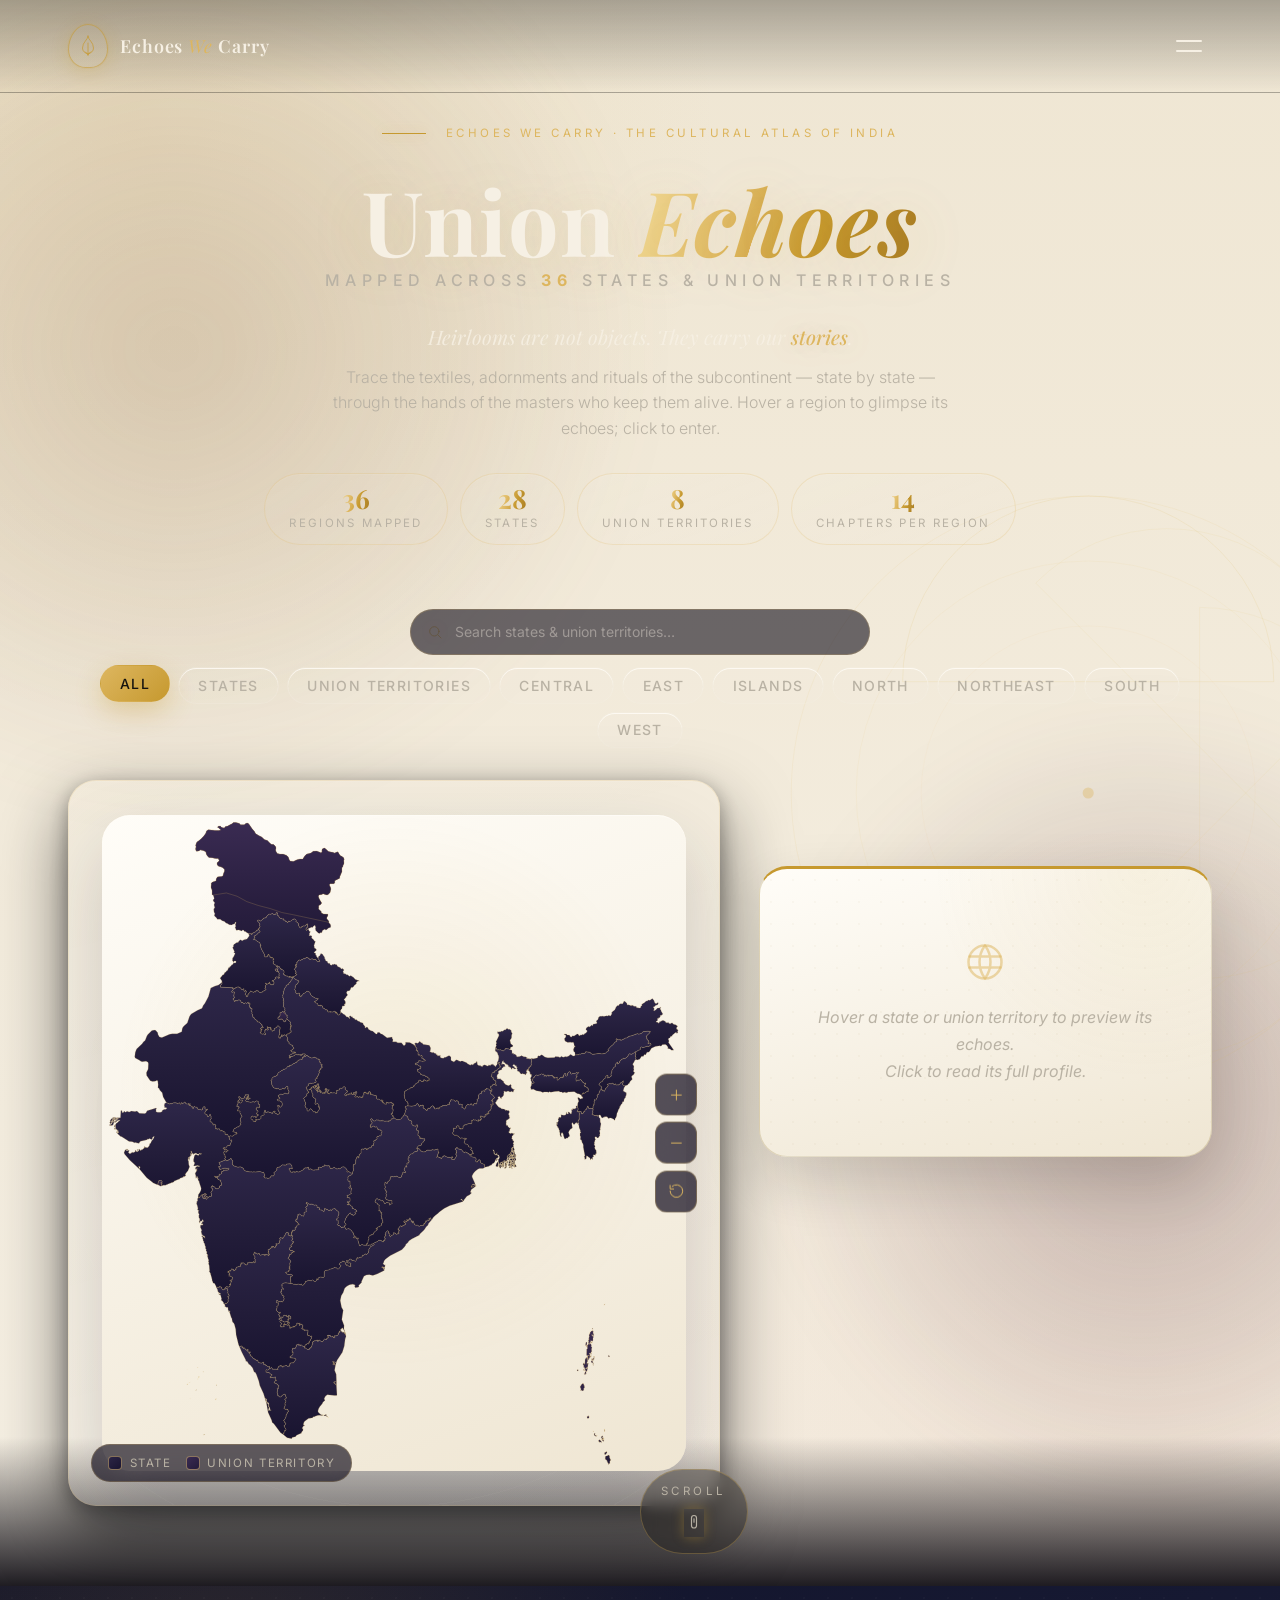
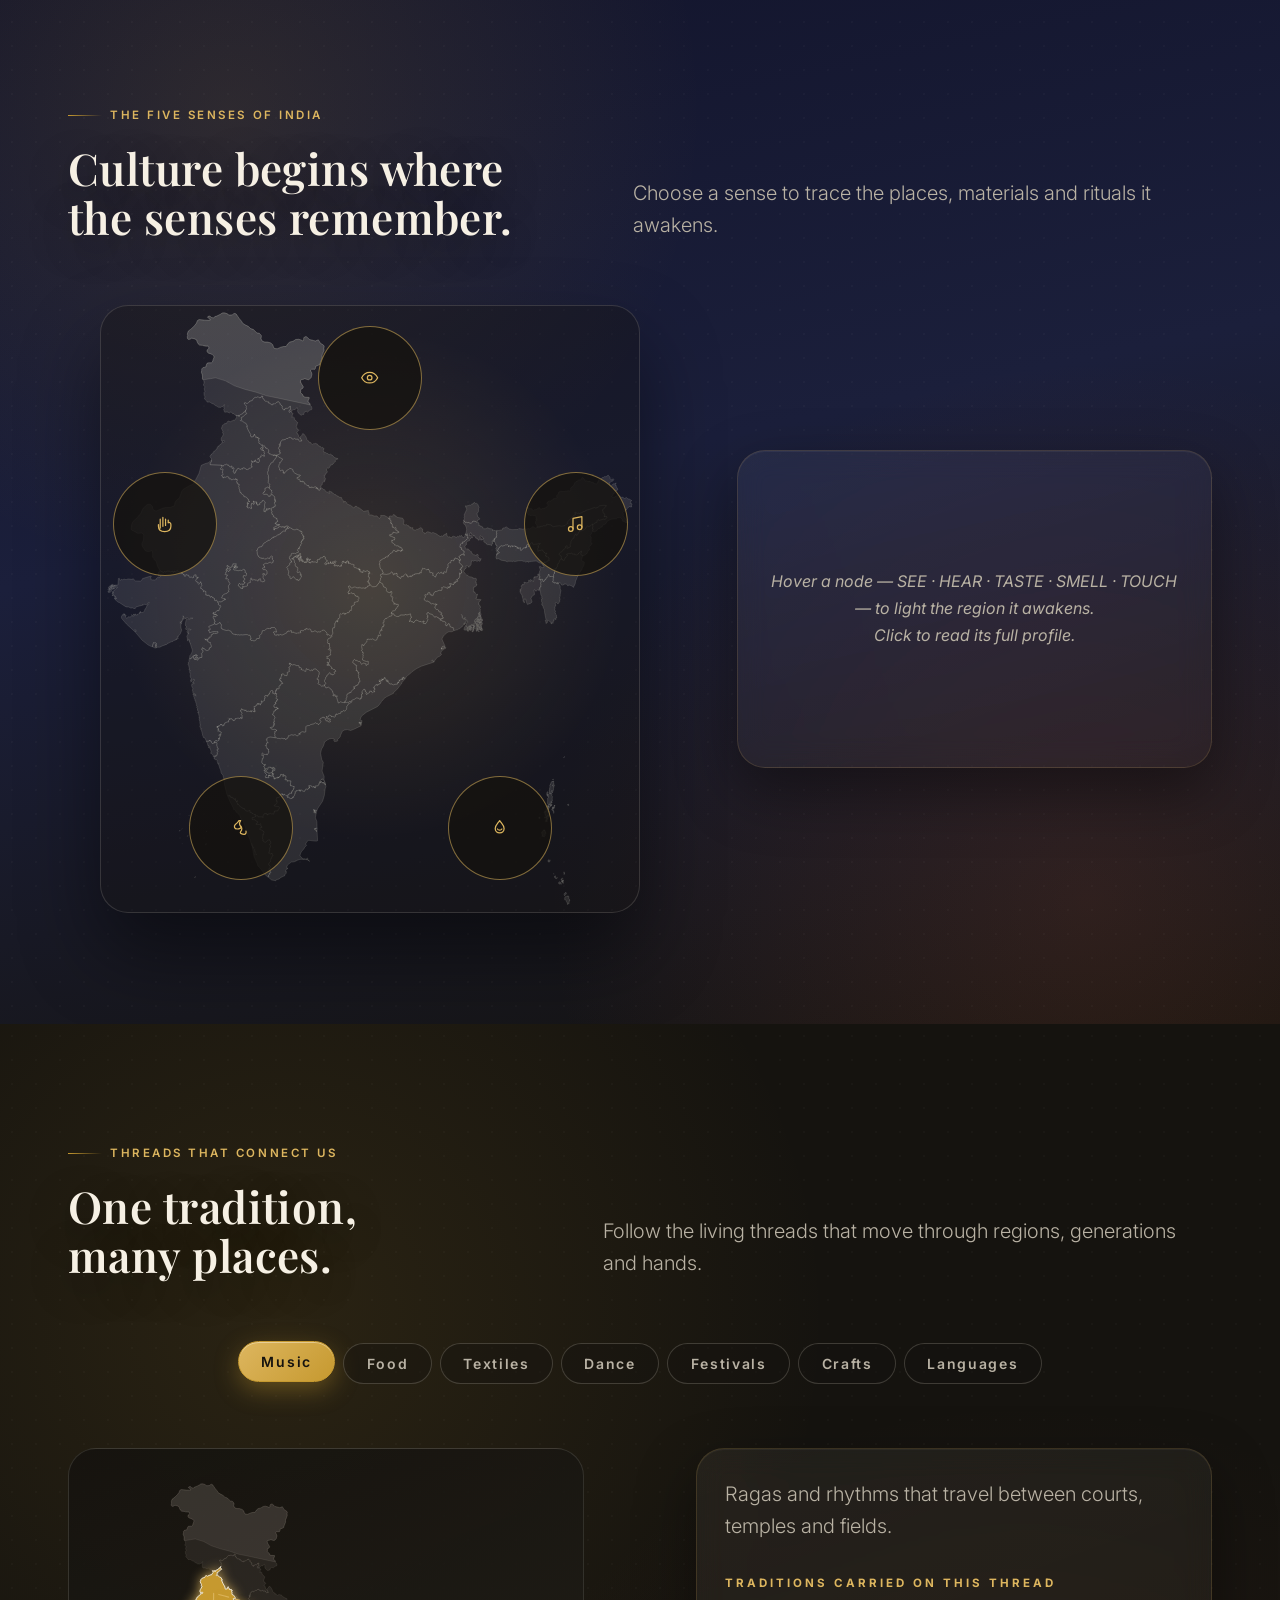
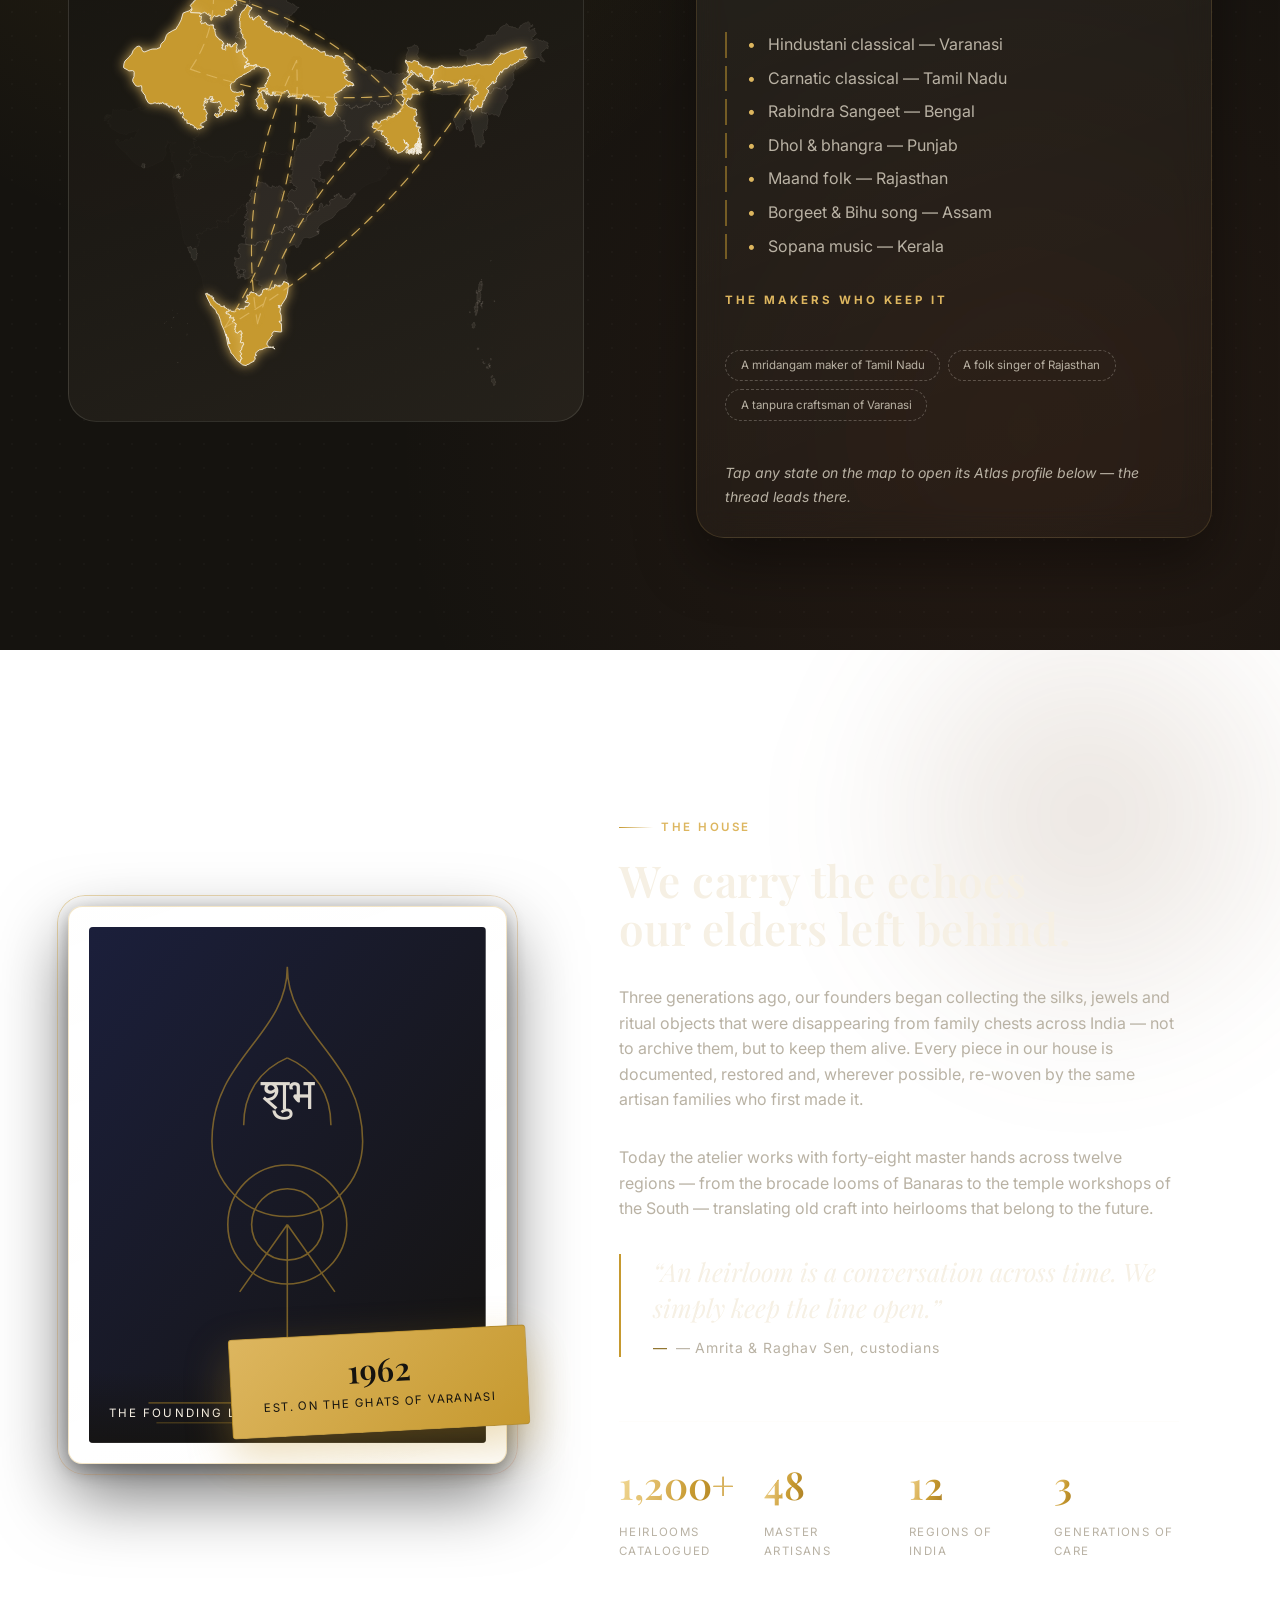
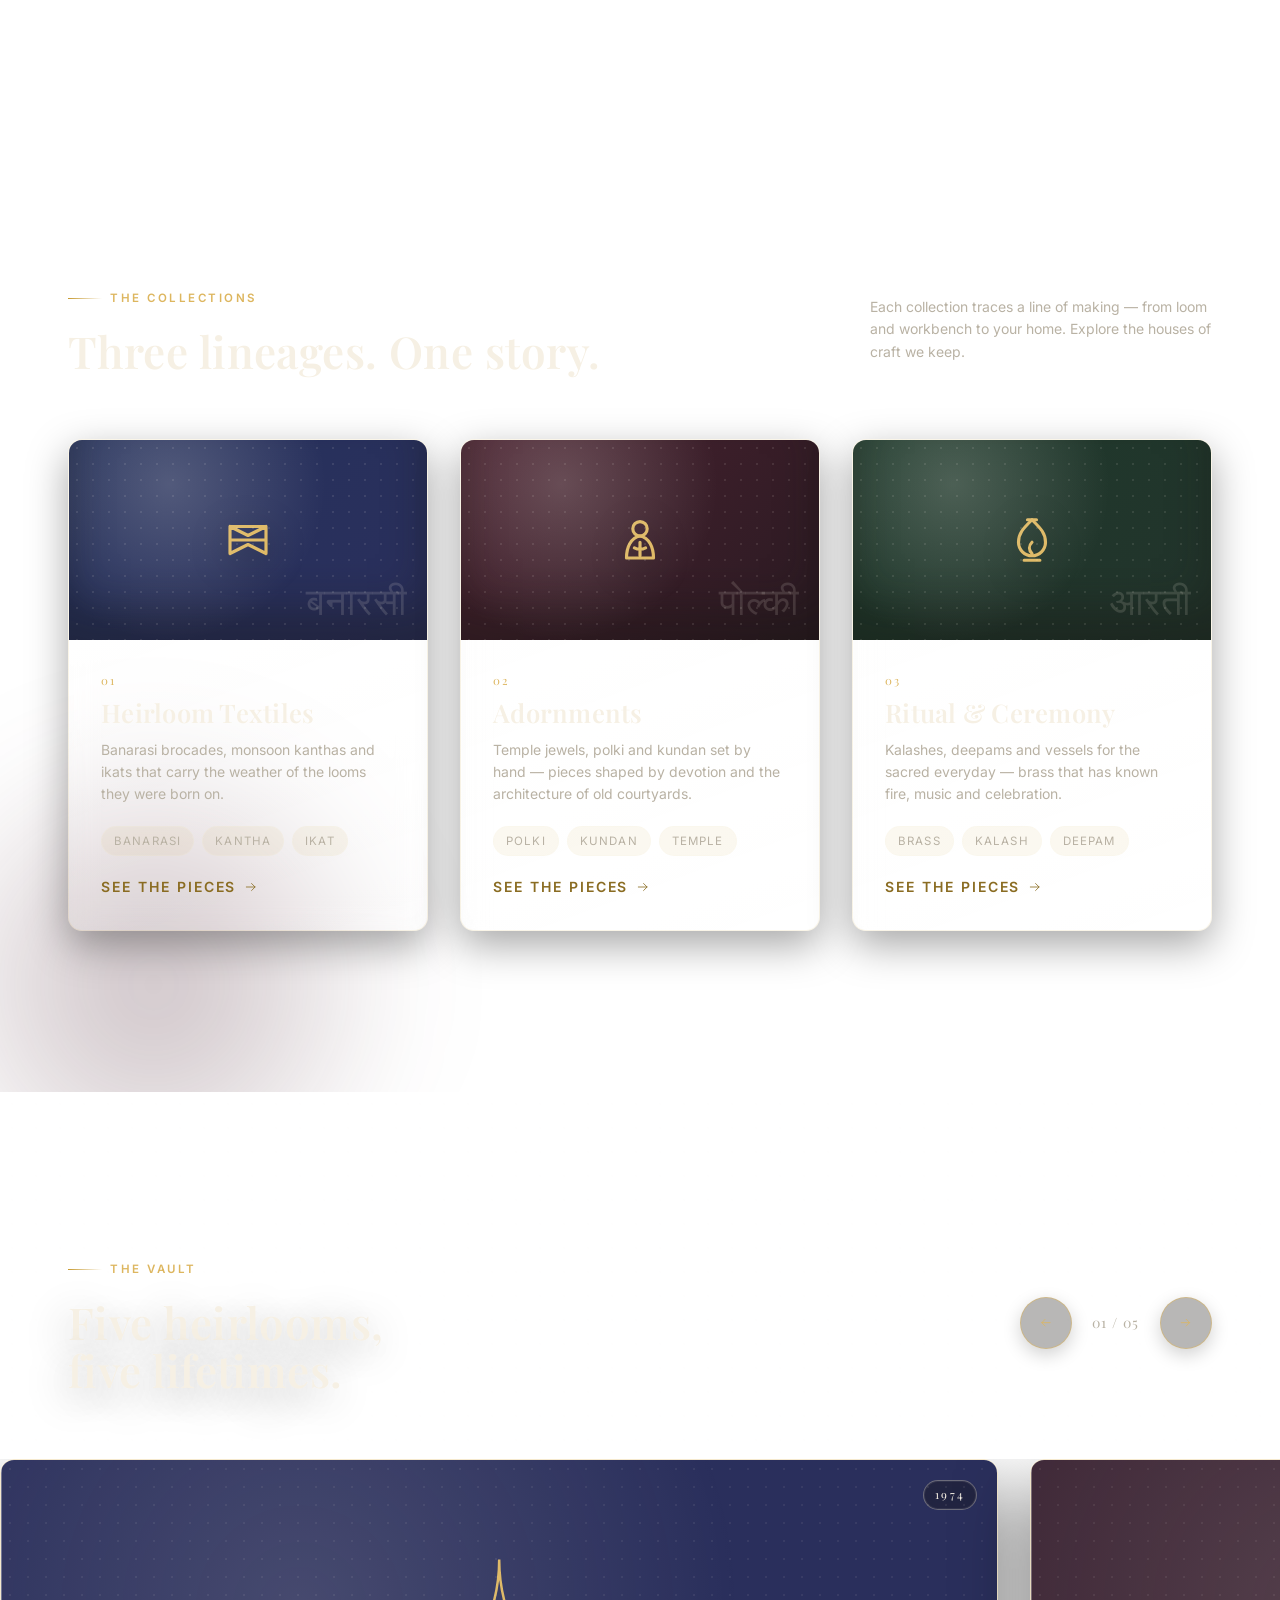
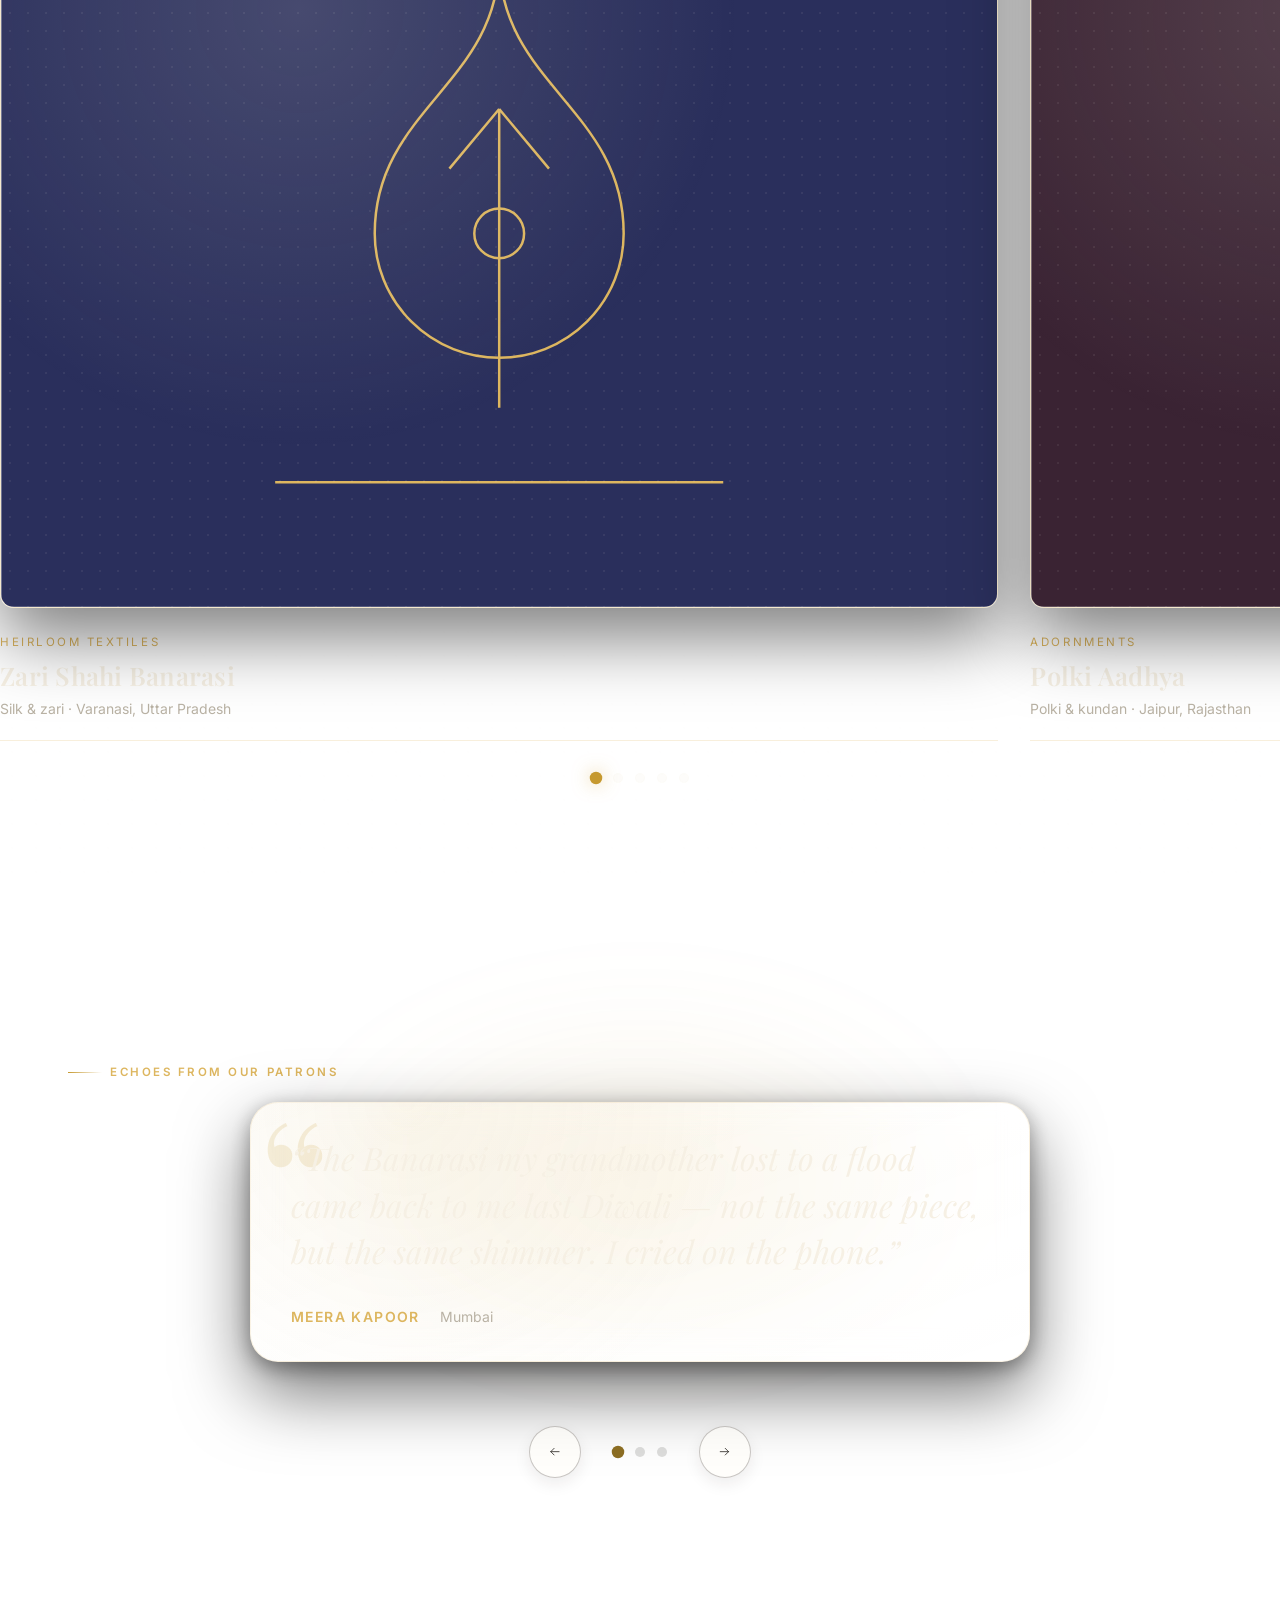
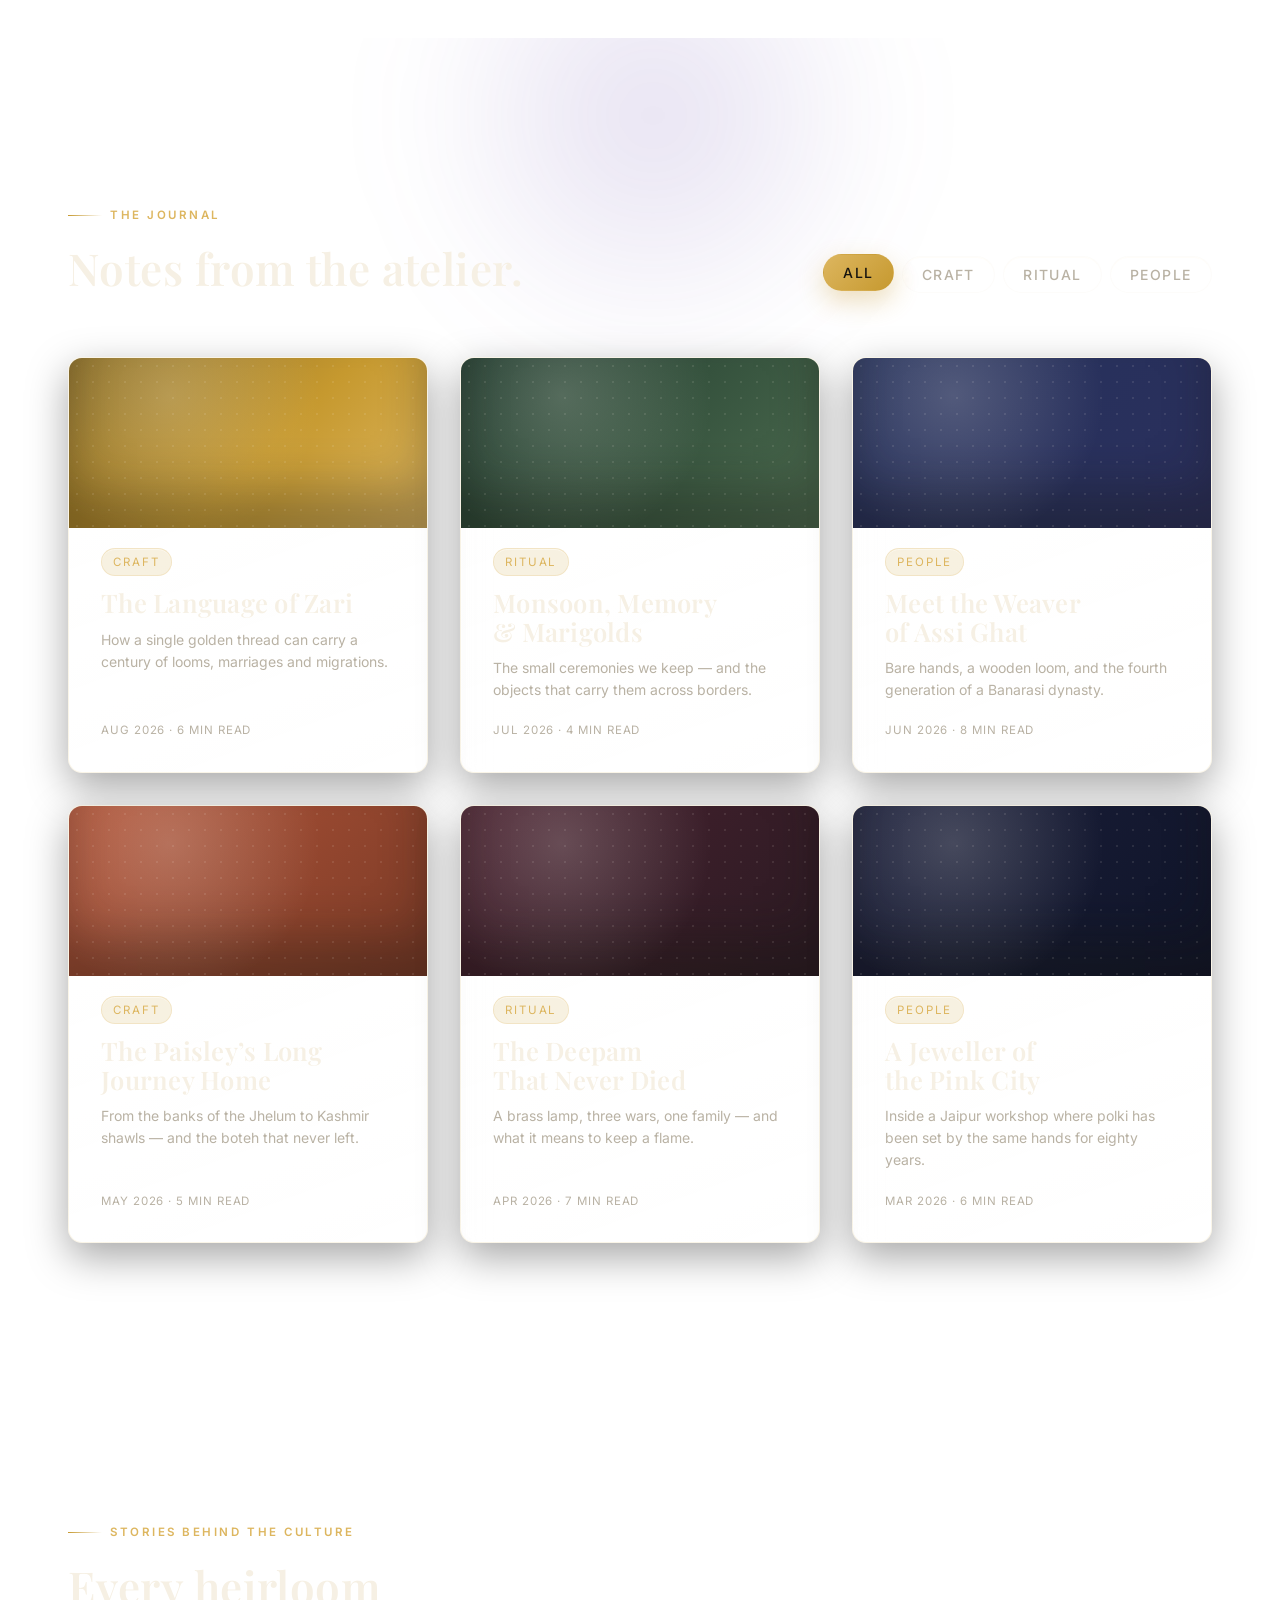
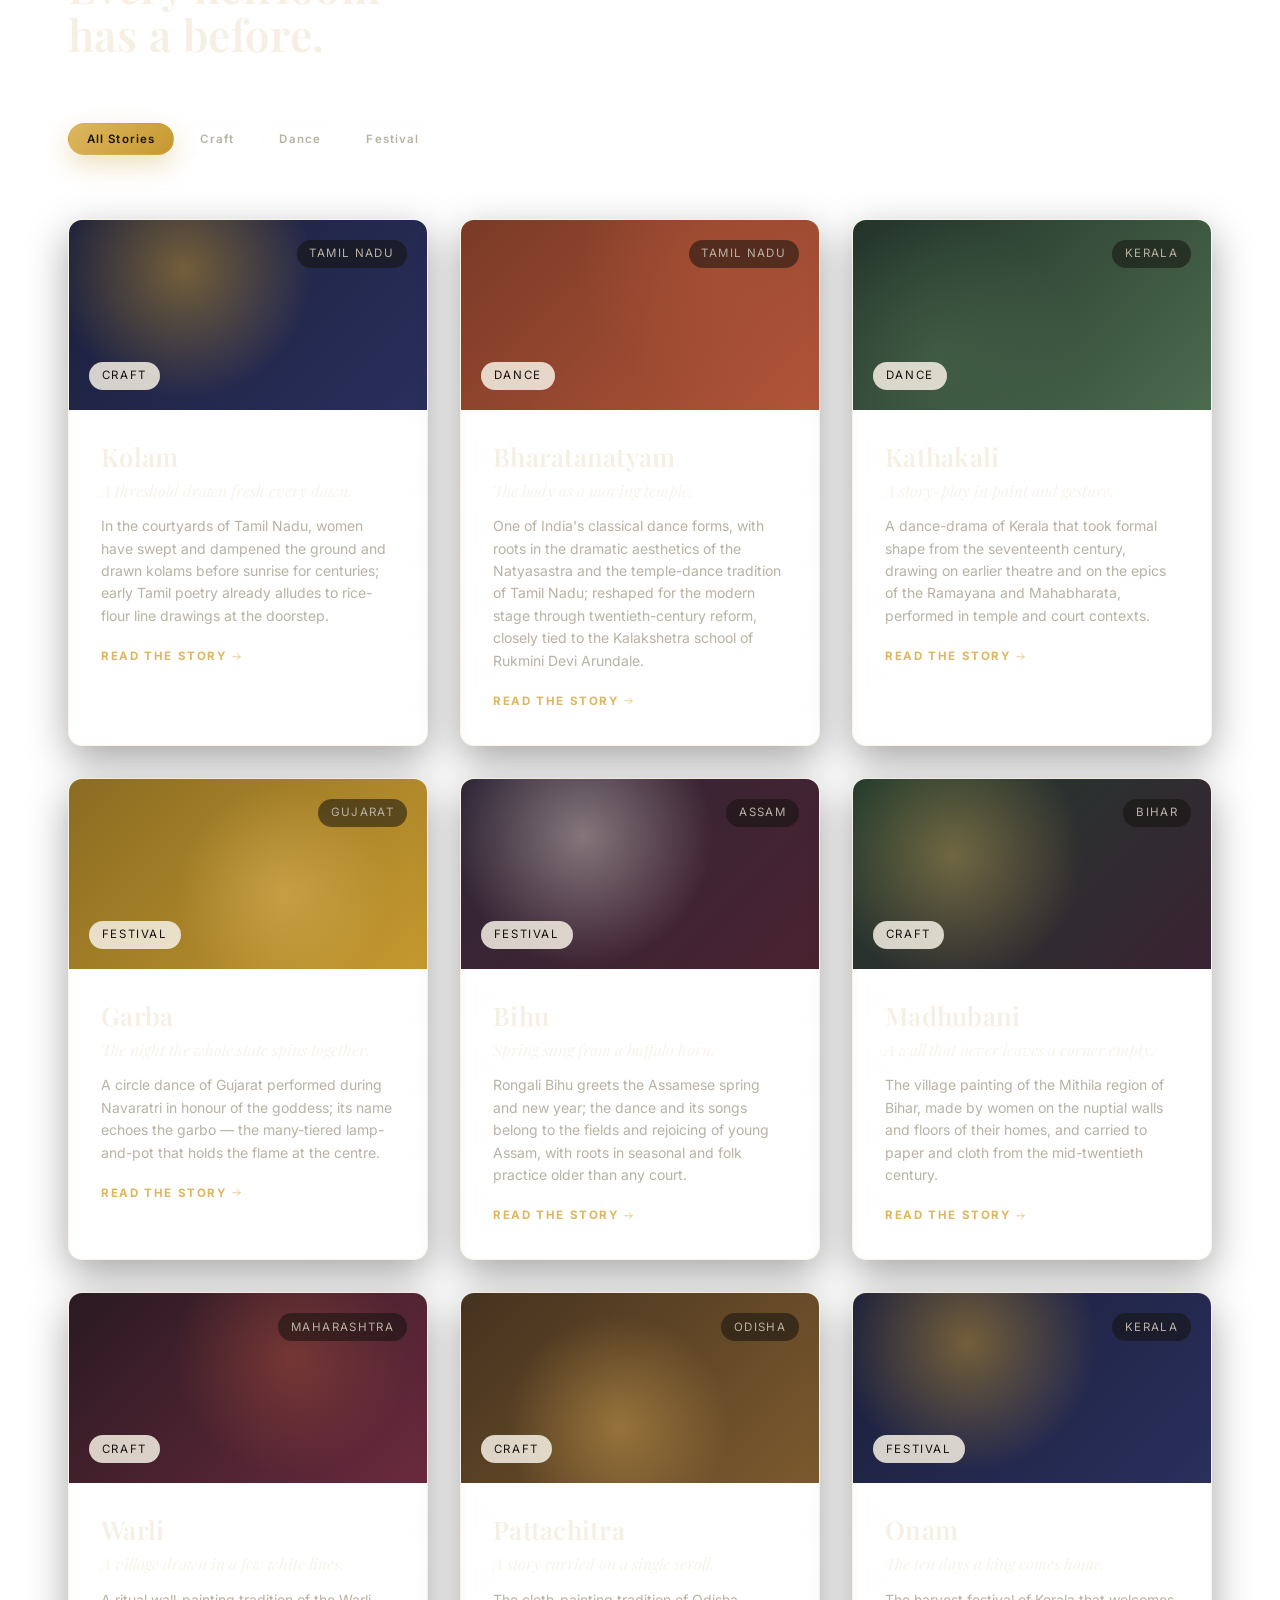
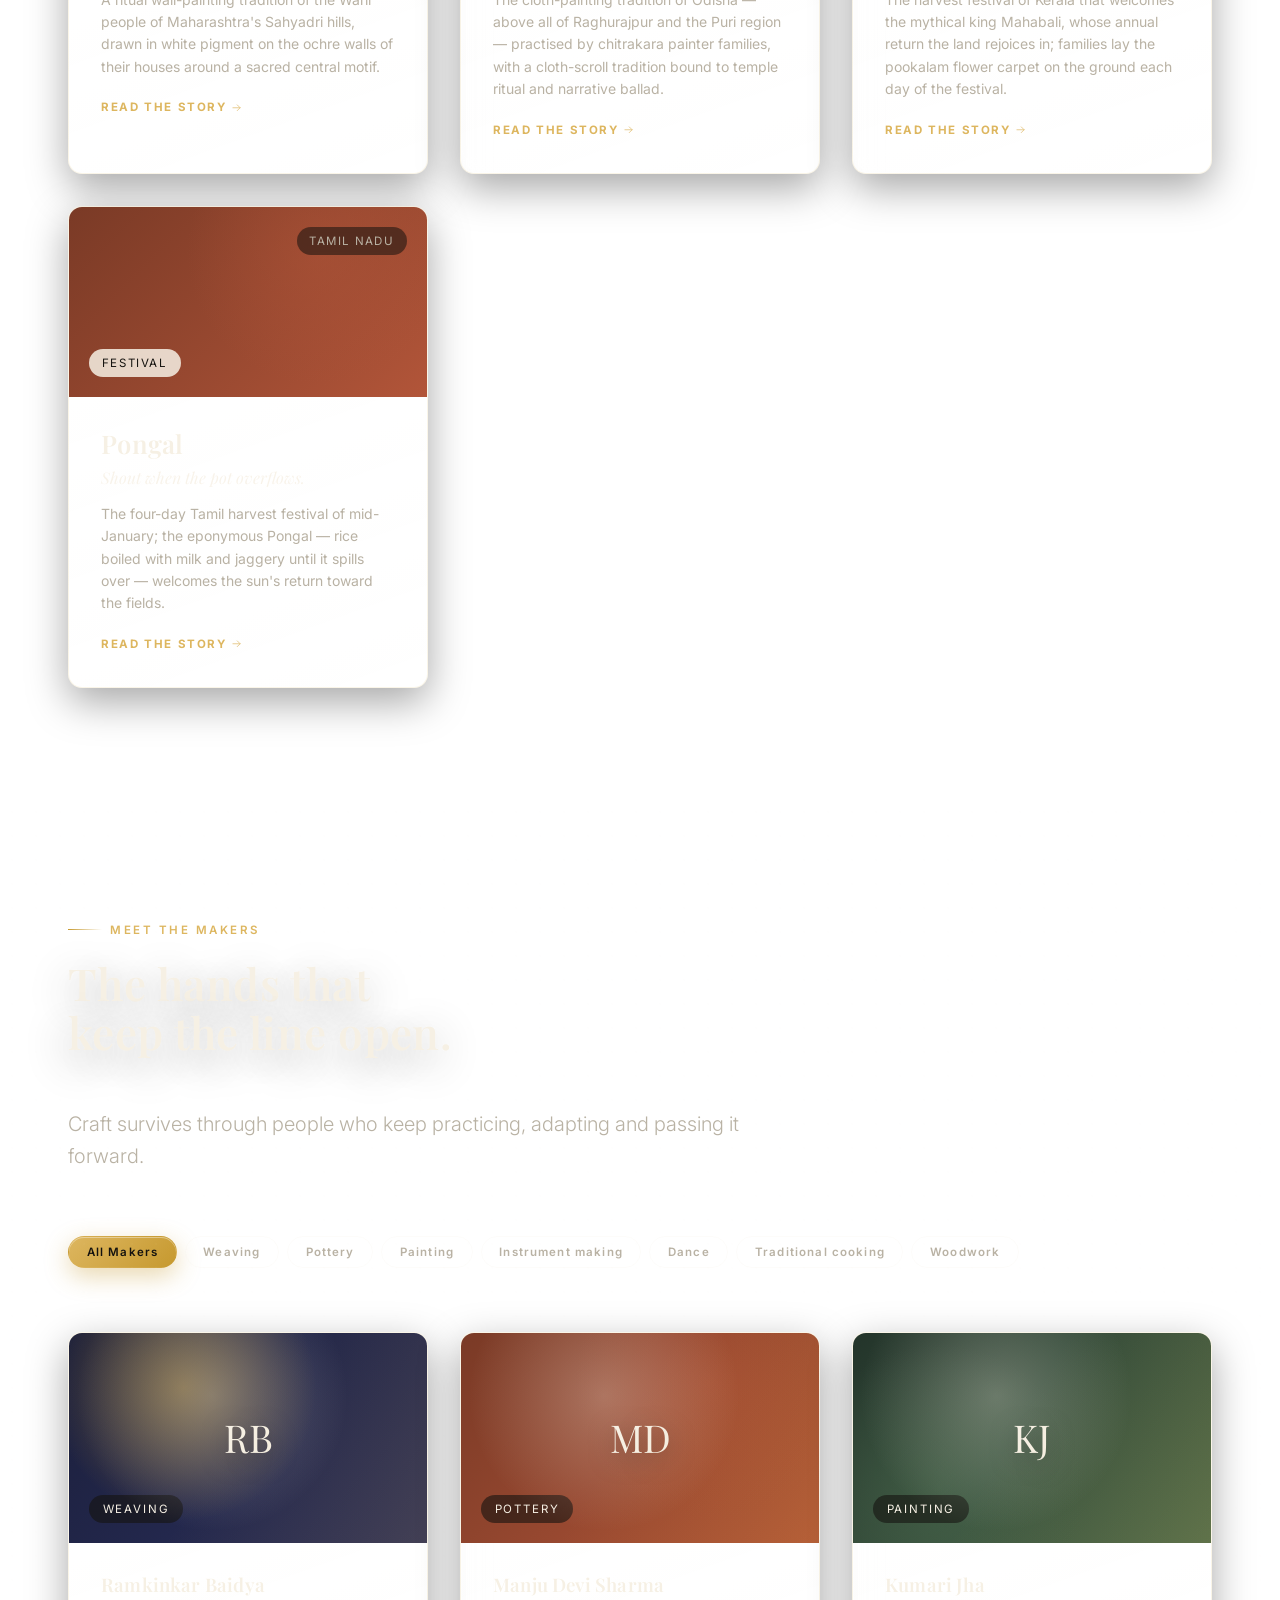
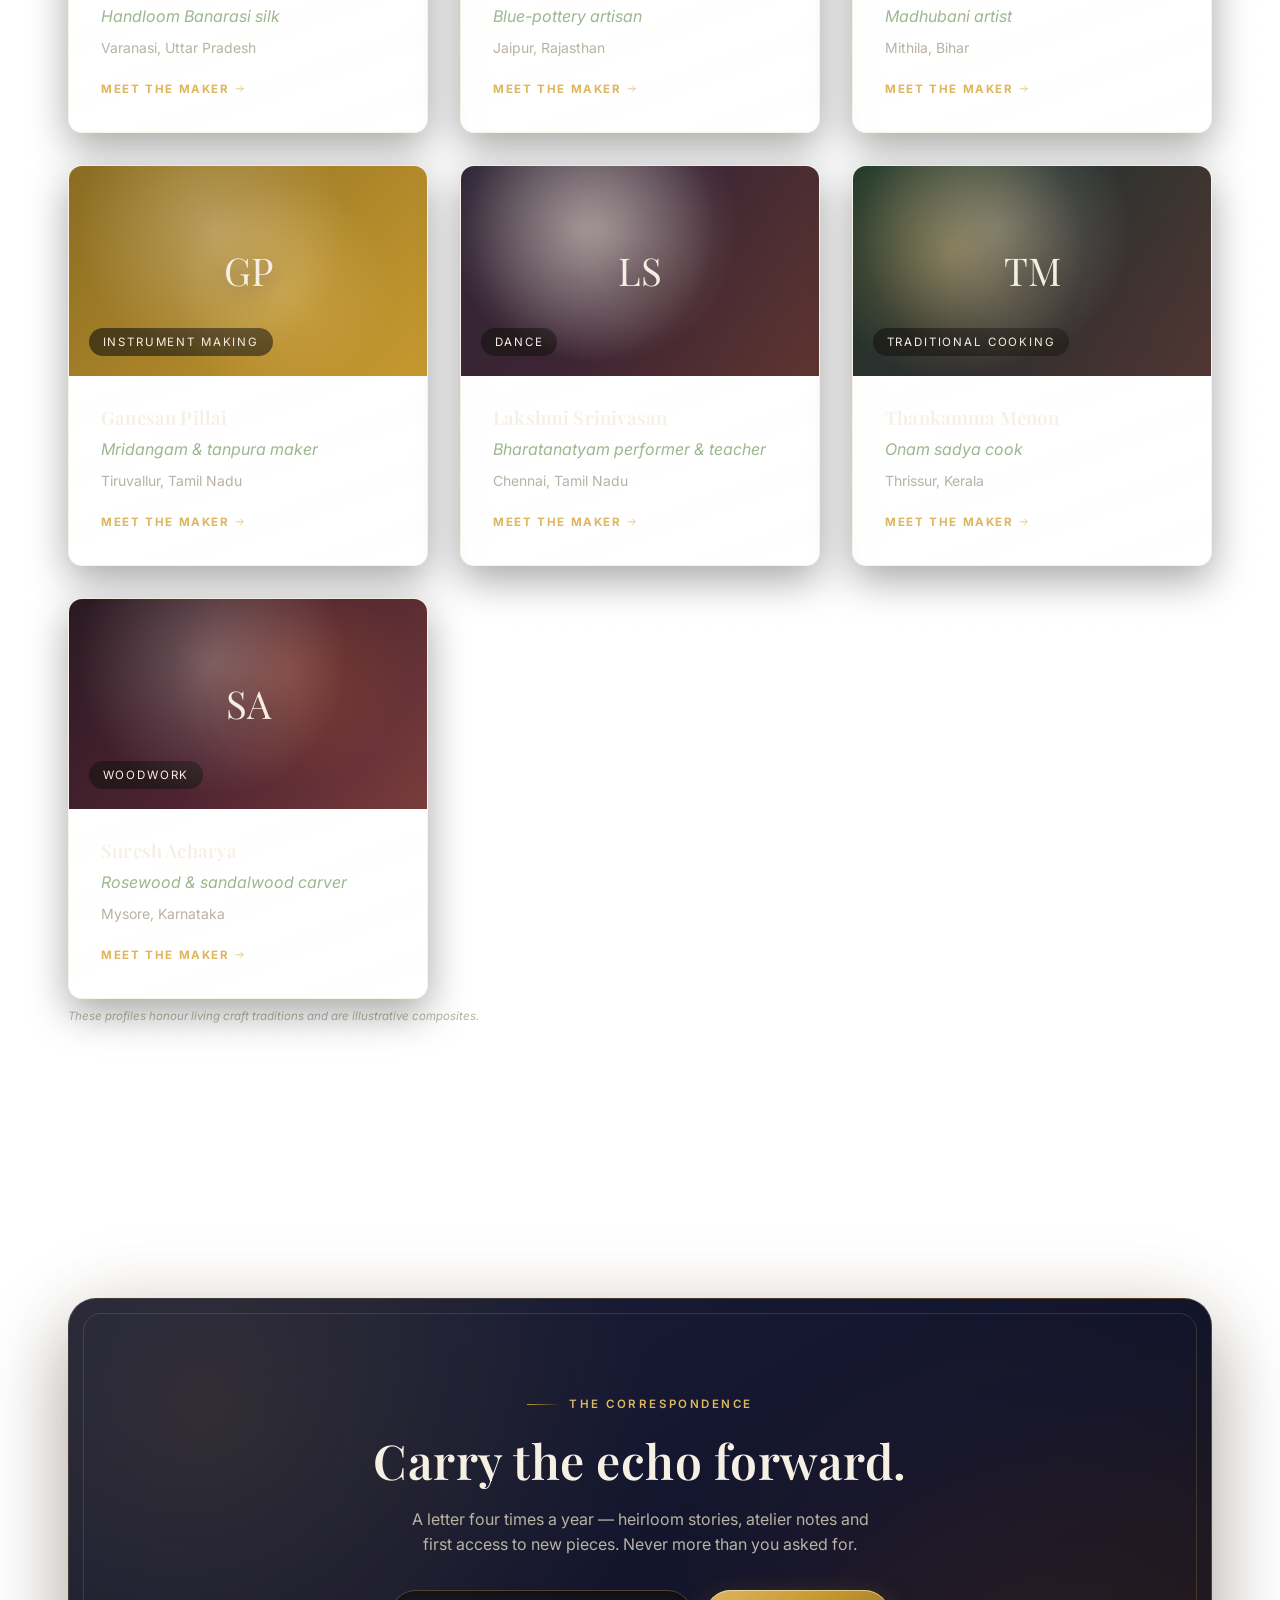
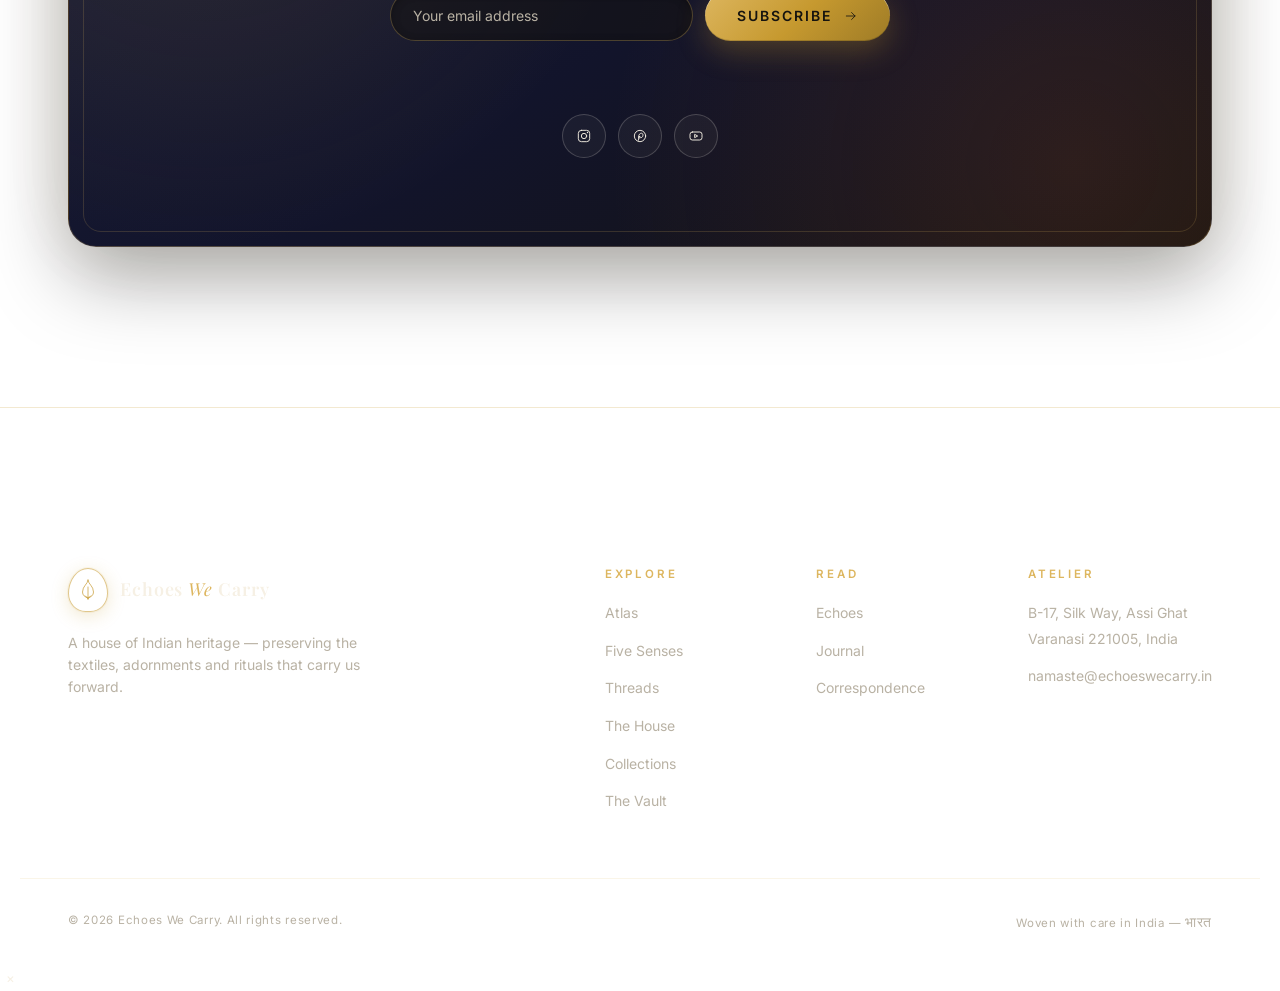
==== commit d727ee9d: "Redesign: Atlas hero experience + site-wide premium re-theme - Move Cultural Atlas to the very first" ====
--- a/index.html
+++ b/index.html
@@ -4,7 +4,7 @@
   <meta charset="UTF-8" />
   <meta name="viewport" content="width=device-width, initial-scale=1.0" />
   <meta name="description" content="Echoes We Carry — a modern house of Indian heritage, preserving heirloom textiles, adornments and ritual objects through the hands of master artisans." />
-  <meta name="theme-color" content="#15130f" />
+  <meta name="theme-color" content="#0d0a15" />
   <title>Echoes We Carry — Heirlooms of Indian Heritage</title>
 
   <!-- Fonts -->
@@ -51,12 +51,14 @@
 
       <nav class="primary-nav" id="primary-nav" aria-label="Primary">
         <ul class="primary-nav__list">
+          <li><a href="#atlas" class="nav-link"><span data-text="Atlas">Atlas</span></a></li>
+          <li><a href="#senses" class="nav-link"><span data-text="Five Senses">Five Senses</span></a></li>
+          <li><a href="#threads" class="nav-link"><span data-text="Threads">Threads</span></a></li>
           <li><a href="#the-house" class="nav-link"><span data-text="The House">The House</span></a></li>
           <li><a href="#collections" class="nav-link"><span data-text="Collections">Collections</span></a></li>
           <li><a href="#vault" class="nav-link"><span data-text="The Vault">The Vault</span></a></li>
           <li><a href="#echoes" class="nav-link"><span data-text="Echoes">Echoes</span></a></li>
           <li><a href="#journal" class="nav-link"><span data-text="Journal">Journal</span></a></li>
-          <li><a href="#atlas" class="nav-link"><span data-text="Atlas">Atlas</span></a></li>
         </ul>
         <a href="#join" class="btn btn-primary nav__cta">
           <span>Begin Your Story</span>
@@ -76,62 +78,148 @@
     <div class="mobile-menu__art" aria-hidden="true"></div>
     <nav class="mobile-menu__nav" aria-label="Mobile">
       <ul class="mobile-menu__list">
-        <li style="--i:0"><a href="#the-house" class="mobile-link"><span class="mobile-link__num">01</span><span class="mobile-link__txt">The House</span></a></li>
-        <li style="--i:1"><a href="#collections" class="mobile-link"><span class="mobile-link__num">02</span><span class="mobile-link__txt">Collections</span></a></li>
-        <li style="--i:2"><a href="#vault" class="mobile-link"><span class="mobile-link__num">03</span><span class="mobile-link__txt">The Vault</span></a></li>
-        <li style="--i:3"><a href="#echoes" class="mobile-link"><span class="mobile-link__num">04</span><span class="mobile-link__txt">Echoes</span></a></li>
-        <li style="--i:4"><a href="#journal" class="mobile-link"><span class="mobile-link__num">05</span><span class="mobile-link__txt">Journal</span></a></li>
-        <li style="--i:5"><a href="#join" class="mobile-link"><span class="mobile-link__num">06</span><span class="mobile-link__txt">Begin Your Story</span></a></li>
+        <li style="--i:0"><a href="#atlas" class="mobile-link"><span class="mobile-link__num">01</span><span class="mobile-link__txt">Atlas</span></a></li>
+        <li style="--i:1"><a href="#senses" class="mobile-link"><span class="mobile-link__num">02</span><span class="mobile-link__txt">Five Senses</span></a></li>
+        <li style="--i:2"><a href="#threads" class="mobile-link"><span class="mobile-link__num">03</span><span class="mobile-link__txt">Threads</span></a></li>
+        <li style="--i:3"><a href="#the-house" class="mobile-link"><span class="mobile-link__num">04</span><span class="mobile-link__txt">The House</span></a></li>
+        <li style="--i:4"><a href="#collections" class="mobile-link"><span class="mobile-link__num">05</span><span class="mobile-link__txt">Collections</span></a></li>
+        <li style="--i:5"><a href="#vault" class="mobile-link"><span class="mobile-link__num">06</span><span class="mobile-link__txt">The Vault</span></a></li>
+        <li style="--i:6"><a href="#echoes" class="mobile-link"><span class="mobile-link__num">07</span><span class="mobile-link__txt">Echoes</span></a></li>
+        <li style="--i:7"><a href="#journal" class="mobile-link"><span class="mobile-link__num">08</span><span class="mobile-link__txt">Journal</span></a></li>
+        <li style="--i:8"><a href="#join" class="mobile-link"><span class="mobile-link__num">09</span><span class="mobile-link__txt">Begin Your Story</span></a></li>
       </ul>
     </nav>
   </div>
 
   <main>
-    <!-- ============ HERO ============ -->
-    <section class="hero" id="top" aria-label="Introduction">
-      <div class="hero__bg" aria-hidden="true">
-        <div class="hero__grain"></div>
-        <svg class="hero__motif" viewBox="0 0 800 800" preserveAspectRatio="xMidYMid slice">
+    <!-- ============ ATLAS HERO - UNION ECHOES ============ -->
+    <section class="atlas" id="atlas" aria-label="Union Echoes - the cultural atlas of India">
+      <div class="atlas__bg" aria-hidden="true">
+        <div class="atlas__aurora"></div>
+        <div class="atlas__grain"></div>
+        <svg class="atlas__motif" viewBox="0 0 800 800" preserveAspectRatio="xMidYMid slice" focusable="false">
           <g fill="none" stroke="currentColor">
-            <circle cx="400" cy="400" r="320" opacity="0.35" />
-            <circle cx="400" cy="400" r="250" opacity="0.25" />
-            <circle cx="400" cy="400" r="180" opacity="0.18" />
-            <path d="M400 80 a 200 200 0 0 1 200 200 l -400 0 a 200 200 0 0 1 200 -200 Z" opacity="0.5" />
-            <path d="M400 80 a 200 200 0 0 1 200 200 l -400 0 a 200 200 0 0 1 200 -200 Z" opacity="0.3" transform="rotate(45 400 400)" />
-            <path d="M400 80 a 200 200 0 0 1 200 200 l -400 0 a 200 200 0 0 1 200 -200 Z" opacity="0.3" transform="rotate(90 400 400)" />
-            <path d="M400 80 a 200 200 0 0 1 200 200 l -400 0 a 200 200 0 0 1 200 -200 Z" opacity="0.3" transform="rotate(135 400 400)" />
+            <circle cx="400" cy="400" r="320" opacity="0.3" />
+            <circle cx="400" cy="400" r="250" opacity="0.22" />
+            <circle cx="400" cy="400" r="180" opacity="0.15" />
+            <path d="M400 80 a 200 200 0 0 1 200 200 l -400 0 a 200 200 0 0 1 200 -200 Z" opacity="0.4" />
+            <path d="M400 80 a 200 200 0 0 1 200 200 l -400 0 a 200 200 0 0 1 200 -200 Z" opacity="0.25" transform="rotate(45 400 400)" />
+            <path d="M400 80 a 200 200 0 0 1 200 200 l -400 0 a 200 200 0 0 1 200 -200 Z" opacity="0.25" transform="rotate(90 400 400)" />
+            <path d="M400 80 a 200 200 0 0 1 200 200 l -400 0 a 200 200 0 0 1 200 -200 Z" opacity="0.25" transform="rotate(135 400 400)" />
             <circle cx="400" cy="400" r="6" fill="currentColor" stroke="none" />
           </g>
         </svg>
       </div>
 
-      <div class="container hero__inner">
-        <p class="hero__eyebrow" data-reveal>
-          <span class="hero__eyebrow-line"></span>
-          Carrying the threads of time
-        </p>
-        <h1 class="hero__title" data-reveal data-reveal-delay="1">
-          Heirlooms are not objects.
-          <span class="hero__title-line">They carry our <span class="rotate-word" id="rotate-word">echoes</span>.</span>
-        </h1>
-        <p class="hero__lede" data-reveal data-reveal-delay="2">
-          Echoes We Carry reimagines the textiles, adornments and rituals of the
-          subcontinent into heirlooms for a new century — woven by hand, worn with
-          meaning, passed on with love.
-        </p>
-        <div class="hero__actions" data-reveal data-reveal-delay="3">
-          <a href="#collections" class="btn btn-primary btn-large">
-            <span>Explore the Collections</span>
-            <svg class="icon btn-arrow" viewBox="0 0 24 24"><path d="M4 12h15M13 6l6 6-6 6"/></svg>
-          </a>
-          <a href="#the-house" class="btn btn-secondary btn-large">Our Story</a>
-        </div>
-      </div>
-
-      <a href="#the-house" class="hero__scrollcue" aria-label="Scroll to The House">
+      <div class="container atlas__inner">
+        <header class="atlas-masthead">
+          <p class="hero__eyebrow atlas-masthead__eyebrow">
+            <span class="hero__eyebrow-line"></span>
+            Echoes We Carry &middot; The Cultural Atlas of India
+          </p>
+          <h1 class="atlas-masthead__title">
+            Union <em>Echoes</em>
+            <span class="atlas-masthead__subline">Mapped across <strong>36</strong> states &amp; union territories</span>
+          </h1>
+          <p class="atlas-masthead__quote">Heirlooms are not objects. They carry our <span class="rotate-word" id="rotate-word">echoes</span>.</p>
+          <p class="atlas-masthead__lede">
+            Trace the textiles, adornments and rituals of the subcontinent &mdash; state by state &mdash;
+            through the hands of the masters who keep them alive. Hover a region to glimpse its echoes; click to enter.
+          </p>
+          <ul class="atlas-stats" aria-label="The atlas at a glance">
+            <li class="atlas-stat"><span class="atlas-stat__num" data-count="36">36</span><span class="atlas-stat__label">Regions mapped</span></li>
+            <li class="atlas-stat"><span class="atlas-stat__num" data-count="28">28</span><span class="atlas-stat__label">States</span></li>
+            <li class="atlas-stat"><span class="atlas-stat__num" data-count="8">8</span><span class="atlas-stat__label">Union territories</span></li>
+            <li class="atlas-stat"><span class="atlas-stat__num" data-count="14">14</span><span class="atlas-stat__label">Chapters per region</span></li>
+          </ul>
+        </header>
+
+        <div class="atlas-toolbar" role="toolbar" aria-label="Filter and search regions">
+          <div class="atlas-search">
+            <svg class="icon atlas-search__icon" viewBox="0 0 24 24" aria-hidden="true"><circle cx="11" cy="11" r="7"/><path d="M16.5 16.5L21 21"/></svg>
+            <label for="atlas-search" class="visually-hidden">Search states and union territories</label>
+            <input id="atlas-search" type="search" class="atlas-search__input" placeholder="Search states &amp; union territories&#8230;" autocomplete="off" />
+          </div>
+          <div class="atlas-filters">
+            <button type="button" class="filter-btn is-active" data-filter="all" aria-pressed="true">All</button>
+            <button type="button" class="filter-btn" data-filter="state" aria-pressed="false">States</button>
+            <button type="button" class="filter-btn" data-filter="ut" aria-pressed="false">Union Territories</button>
+          </div>
+        </div>
+
+        <div class="atlas-stage">
+          <figure class="atlas-map-wrap">
+            <div class="atlas-map" id="atlas-map"></div>
+            <div class="atlas-legend" aria-hidden="true">
+              <span class="atlas-legend__item"><i class="atlas-legend__swatch atlas-legend__swatch--state"></i>State</span>
+              <span class="atlas-legend__item"><i class="atlas-legend__swatch atlas-legend__swatch--ut"></i>Union territory</span>
+            </div>
+            <div class="atlas-zoom">
+              <button type="button" class="atlas-zoom__btn" id="atlas-zoom-in" aria-label="Zoom in"><svg class="icon" viewBox="0 0 24 24"><path d="M12 5v14M5 12h14"/></svg></button>
+              <button type="button" class="atlas-zoom__btn" id="atlas-zoom-out" aria-label="Zoom out"><svg class="icon" viewBox="0 0 24 24"><path d="M5 12h14"/></svg></button>
+              <button type="button" class="atlas-zoom__btn" id="atlas-zoom-reset" aria-label="Reset view"><svg class="icon" viewBox="0 0 24 24"><path d="M3 12a9 9 0 1 0 3-6.7"/><path d="M3 4v5h5"/></svg></button>
+            </div>
+          </figure>
+
+          <aside class="atlas-panel" id="atlas-panel" aria-live="polite" aria-atomic="true">
+            <div class="atlas-panel__placeholder">
+              <svg class="icon atlas-panel__glyph" viewBox="0 0 24 24" aria-hidden="true"><circle cx="12" cy="12" r="9"/><path d="M3.6 9h16.8M3.6 15h16.8M12 3a15 15 0 0 1 0 18M12 3a15 15 0 0 0 0 18"/></svg>
+              <p class="atlas-panel__hint">Hover a state or union territory to preview its echoes.<br />Click to read its full profile.</p>
+            </div>
+          </aside>
+        </div>
+
+        <div id="atlas-announcer" class="visually-hidden" aria-live="polite" aria-atomic="true"></div>
+      </div>
+
+      <a href="#senses" class="hero__scrollcue" aria-label="Scroll to The Five Senses of India">
         <span class="hero__scrollcue-txt">Scroll</span>
         <svg class="icon hero__scrollcue-icon" viewBox="0 0 24 24"><rect x="9" y="3" width="6" height="15" rx="3"/><path d="M12 7v4"/></svg>
       </a>
+    </section>
+
+    <!-- ============ THE FIVE SENSES ============ -->
+    <section class="section senses" id="senses">
+      <div class="container">
+        <header class="section-head">
+          <div>
+            <p class="section-eyebrow">The Five Senses of India</p>
+            <h2 class="section-title">Culture begins where the senses remember.</h2>
+          </div>
+          <p class="senses__lede">Choose a sense to trace the places, materials and rituals it awakens.</p>
+        </header>
+        <div class="senses__grid">
+          <div class="senses__stage">
+            <div class="senses__map" id="senses-map"></div>
+            <div class="senses__nodes" role="list" aria-label="Five senses">
+              <button class="sense-node" type="button" data-sense="see" style="--x:50%;--y:12%" aria-label=""><span class="sense-node__icon"></span><span class="sense-node__label"></span></button>
+              <button class="sense-node" type="button" data-sense="hear" style="--x:88%;--y:36%" aria-label=""><span class="sense-node__icon"></span><span class="sense-node__label"></span></button>
+              <button class="sense-node" type="button" data-sense="taste" style="--x:74%;--y:86%" aria-label=""><span class="sense-node__icon"></span><span class="sense-node__label"></span></button>
+              <button class="sense-node" type="button" data-sense="smell" style="--x:26%;--y:86%" aria-label=""><span class="sense-node__icon"></span><span class="sense-node__label"></span></button>
+              <button class="sense-node" type="button" data-sense="touch" style="--x:12%;--y:36%" aria-label=""><span class="sense-node__icon"></span><span class="sense-node__label"></span></button>
+            </div>
+          </div>
+          <aside class="senses__panel" id="senses-panel" aria-live="polite"><div class="senses__placeholder"><p>Hover a node to light the region it awakens. Click to read its full profile.</p></div></aside>
+        </div>
+      </div>
+    </section>
+
+    <!-- ============ THREADS ============ -->
+    <section class="section threads" id="threads">
+      <div class="container">
+        <header class="section-head">
+          <div>
+            <p class="section-eyebrow">Threads That Connect Us</p>
+            <h2 class="section-title">One tradition, many places.</h2>
+          </div>
+          <p class="threads__lede">Follow the living threads that move through regions, generations and hands.</p>
+        </header>
+        <div class="threads__cats" id="threads-cats" role="toolbar" aria-label="Cultural threads"></div>
+        <div class="threads__layout">
+          <div class="threads__map" id="threads-map"></div>
+          <aside class="threads__info" id="threads-info" aria-live="polite"></aside>
+        </div>
+      </div>
     </section>
 
     <!-- ============ THE HOUSE / ABOUT ============ -->
@@ -511,83 +599,6 @@
       </div>
     </section>
 
-
-    <!-- ============ CULTURAL ATLAS (Phase 2) ============ -->
-    <section class="section atlas" id="atlas" data-reveal>
-      <div class="container">
-        <header class="section-head" data-reveal>
-          <div>
-            <p class="section-eyebrow">The Cultural Atlas of India</p>
-            <h2 class="section-title">Echoes mapped across 36 states and union territories</h2>
-          </div>
-        </header>
-
-        <div class="atlas-toolbar" role="toolbar" aria-label="Filter and search regions" data-reveal>
-          <label for="atlas-search" class="visually-hidden">Search states and union territories</label>
-          <input id="atlas-search" type="search" class="atlas-search__input" placeholder="Search states and union territories…" autocomplete="off" />
-          <div class="atlas-filters">
-            <button type="button" class="filter-btn is-active" data-filter="all" aria-pressed="true">All</button>
-            <button type="button" class="filter-btn" data-filter="state" aria-pressed="false">States</button>
-            <button type="button" class="filter-btn" data-filter="ut" aria-pressed="false">Union Territories</button>
-          </div>
-        </div>
-
-        <div class="atlas-layout" data-reveal>
-          <div class="atlas-map" id="atlas-map"></div>
-          <aside class="atlas-panel" id="atlas-panel" aria-live="polite" aria-atomic="true">
-            <div class="atlas-panel__placeholder">
-              <p class="atlas-panel__hint">Hover a state or union territory on the map to preview its echoes. Click to read its full profile.</p>
-            </div>
-          </aside>
-        </div>
-
-        <div id="atlas-announcer" class="visually-hidden" aria-live="polite" aria-atomic="true"></div>
-      </div>
-    </section>
-
-    <!-- ============ THE FIVE SENSES ============ -->
-    <section class="section senses" id="senses">
-      <div class="container">
-        <header class="section-head">
-          <div>
-            <p class="section-eyebrow">The Five Senses of India</p>
-            <h2 class="section-title">Culture begins where the senses remember.</h2>
-          </div>
-          <p class="senses__lede">Choose a sense to trace the places, materials and rituals it awakens.</p>
-        </header>
-        <div class="senses__grid">
-          <div class="senses__stage">
-            <div class="senses__map" id="senses-map"></div>
-            <div class="senses__nodes" role="list" aria-label="Five senses">
-              <button class="sense-node" type="button" data-sense="see" style="--x:50%;--y:12%" aria-label=""><span class="sense-node__icon"></span><span class="sense-node__label"></span></button>
-              <button class="sense-node" type="button" data-sense="hear" style="--x:88%;--y:36%" aria-label=""><span class="sense-node__icon"></span><span class="sense-node__label"></span></button>
-              <button class="sense-node" type="button" data-sense="taste" style="--x:74%;--y:86%" aria-label=""><span class="sense-node__icon"></span><span class="sense-node__label"></span></button>
-              <button class="sense-node" type="button" data-sense="smell" style="--x:26%;--y:86%" aria-label=""><span class="sense-node__icon"></span><span class="sense-node__label"></span></button>
-              <button class="sense-node" type="button" data-sense="touch" style="--x:12%;--y:36%" aria-label=""><span class="sense-node__icon"></span><span class="sense-node__label"></span></button>
-            </div>
-          </div>
-          <aside class="senses__panel" id="senses-panel" aria-live="polite"><div class="senses__placeholder"><p>Hover a node to light the region it awakens. Click to read its full profile.</p></div></aside>
-        </div>
-      </div>
-    </section>
-
-    <!-- ============ THREADS ============ -->
-    <section class="section threads" id="threads">
-      <div class="container">
-        <header class="section-head">
-          <div>
-            <p class="section-eyebrow">Threads That Connect Us</p>
-            <h2 class="section-title">One tradition, many places.</h2>
-          </div>
-          <p class="threads__lede">Follow the living threads that move through regions, generations and hands.</p>
-        </header>
-        <div class="threads__cats" id="threads-cats" role="toolbar" aria-label="Cultural threads"></div>
-        <div class="threads__layout">
-          <div class="threads__map" id="threads-map"></div>
-          <aside class="threads__info" id="threads-info" aria-live="polite"></aside>
-        </div>
-      </div>
-    </section>
 
     <!-- ============ STORIES ============ -->
     <section class="section stories" id="stories">
@@ -677,10 +688,12 @@
         <div class="footer__col">
           <h4 class="footer__heading">Explore</h4>
           <ul>
+            <li><a href="#atlas">Atlas</a></li>
+            <li><a href="#senses">Five Senses</a></li>
+            <li><a href="#threads">Threads</a></li>
             <li><a href="#the-house">The House</a></li>
             <li><a href="#collections">Collections</a></li>
             <li><a href="#vault">The Vault</a></li>
-            <li><a href="#atlas">Atlas</a></li>
           </ul>
         </div>
         <div class="footer__col">
--- a/css/variables.css
+++ b/css/variables.css
@@ -75,4 +75,31 @@
   --z-nav: 500;
   --z-progress: 600;
   --z-loader: 999;
+
+  /* ==========================================================================
+     GRAND RE-THEME TOKENS — deep immersive cultural palette
+     ========================================================================== */
+  --void: #0b0910;
+  --ink-deep: #120f1b;
+  --indigo-night: #191430;
+  --plum-deep: #2a1a33;
+  --wine-deep: #4a2230;
+  --gold-bright: #f3dc9a;
+  --gold-pale: #ffe9b8;
+
+  --grad-gold-text: linear-gradient(105deg, #f3dc9a 0%, #ddb65f 38%, #c6992f 64%, #a87c24 100%);
+  --grad-gold-line: linear-gradient(90deg, transparent, rgba(221, 182, 95, 0.65), transparent);
+
+  --glass-bg: linear-gradient(160deg, rgba(255, 253, 248, 0.055), rgba(255, 253, 248, 0.018));
+  --glass-bg-strong: linear-gradient(165deg, rgba(28, 22, 44, 0.92), rgba(16, 12, 26, 0.94));
+  --glass-line: rgba(221, 182, 95, 0.22);
+  --glass-line-strong: rgba(221, 182, 95, 0.4);
+  --glass-blur: blur(14px) saturate(1.2);
+
+  --shadow-lift: 0 30px 70px rgba(0, 0, 0, 0.55), 0 6px 20px rgba(0, 0, 0, 0.35);
+  --ring-gold-hover: 0 0 0 1px rgba(221, 182, 95, 0.45), 0 24px 60px rgba(198, 153, 47, 0.14);
+
+  --aurora-violet: rgba(93, 62, 168, 0.28);
+  --aurora-terra: rgba(178, 85, 57, 0.16);
+  --aurora-gold: rgba(198, 153, 47, 0.13);
 }
--- a/css/atlas.css
+++ b/css/atlas.css
@@ -1,122 +1,597 @@
 /* ===========================================================================
-   Echoes We Carry - Cultural Atlas: interactive rendering layer (Phase 2)
-   Depends on: css/variables.css tokens | js/atlas.js | js/cultural-data.js
-               | js/india-map-data.js
-   Every selector is scoped under `.atlas` so Phase-1 section styling is
-   never restyled by this file. Map paths carry no inline fill (the generator
-   emits only class + data-state), so their colours are defined here.
+   Echoes We Carry - Cultural Atlas: "Union Echoes" hero experience
+   Premium rewrite. The Atlas is the first section of the page and acts as the
+   hero. Depends on tokens in css/variables.css (incl. re-theme tokens) and
+   js/atlas.js enhancements (svg defs, tooltip, zoom, staggered entrance).
    =========================================================================== */
 
-/* --- region map surface --- */
+/* ---- 1. HERO SHELL ------------------------------------------------------- */
+.atlas {
+  position: relative;
+  min-height: 100vh;
+  min-height: 100svh;
+  display: flex;
+  flex-direction: column;
+  justify-content: center;
+  padding-top: calc(var(--nav-height) + 2rem);
+  padding-bottom: 5rem;
+  overflow: hidden;
+  background:
+    radial-gradient(1200px 800px at 78% -12%, var(--aurora-violet), transparent 62%),
+    radial-gradient(900px 640px at -12% 24%, var(--aurora-terra), transparent 58%),
+    radial-gradient(1100px 780px at 50% 118%, var(--aurora-gold), transparent 62%),
+    linear-gradient(178deg, #0d0a15 0%, #151027 44%, #0e0b13 100%);
+  color: var(--text-on-dark);
+}
+.atlas::after {
+  /* dissolve into the next section */
+  content: '';
+  position: absolute;
+  left: 0; right: 0; bottom: -1px;
+  height: 150px;
+  background: linear-gradient(to bottom, transparent, rgba(11, 9, 16, 0.92));
+  pointer-events: none;
+  z-index: 1;
+}
+.atlas__bg { position: absolute; inset: 0; pointer-events: none; }
+.atlas__aurora {
+  position: absolute;
+  inset: -20%;
+  background:
+    radial-gradient(38% 30% at 24% 30%, rgba(120, 82, 48, 0.2), transparent 70%),
+    radial-gradient(30% 26% at 78% 64%, rgba(74, 34, 48, 0.28), transparent 70%);
+  filter: blur(30px);
+  animation: atlas-aurora 16s ease-in-out infinite alternate;
+}
+@keyframes atlas-aurora {
+  from { transform: translate3d(-2%, -1%, 0) scale(1); opacity: 0.85; }
+  to   { transform: translate3d(2%, 2%, 0) scale(1.07); opacity: 1; }
+}
+.atlas__grain {
+  position: absolute;
+  inset: 0;
+  background-image: radial-gradient(rgba(246, 240, 228, 0.05) 1px, transparent 1px);
+  background-size: 26px 26px;
+  opacity: 0.5;
+}
+.atlas__motif {
+  position: absolute;
+  right: -14%;
+  top: 50%;
+  width: 58vw;
+  height: 58vw;
+  transform: translateY(-50%);
+  color: rgba(221, 182, 95, 0.38);
+  animation: motif-spin 110s linear infinite;
+}
+.atlas__inner { position: relative; z-index: 2; }
+
+/* ---- 2. ENTRANCE CHOREOGRAPHY ---------------------------------------------
+   Pure CSS so content can never be trapped by a JS failure. Delays sync with
+   the preloader (~1.5s). Reduced-motion users get instant visibility via the
+   global guard in base.css. */
+html.js .atlas-masthead > *,
+html.js .atlas-toolbar,
+html.js .atlas-stage,
+html.js .atlas .hero__scrollcue {
+  animation: atlas-rise 1s var(--ease-out-soft) both;
+}
+html.js .atlas-masthead > :nth-child(1) { animation-delay: 1.5s; }
+html.js .atlas-masthead > :nth-child(2) { animation-delay: 1.6s; }
+html.js .atlas-masthead > :nth-child(3) { animation-delay: 1.7s; }
+html.js .atlas-masthead > :nth-child(4) { animation-delay: 1.8s; }
+html.js .atlas-masthead > :nth-child(5) { animation-delay: 1.9s; }
+html.js .atlas-toolbar { animation-delay: 2.05s; }
+html.js .atlas-stage { animation-delay: 2.2s; }
+html.js .atlas .hero__scrollcue { animation-delay: 2.6s; }
+@keyframes atlas-rise {
+  from { opacity: 0; transform: translateY(30px); }
+  to   { opacity: 1; transform: none; }
+}
+
+/* ---- 3. MASTHEAD ---------------------------------------------------------- */
+.atlas-masthead {
+  text-align: center;
+  max-width: 900px;
+  margin-inline: auto;
+}
+.atlas-masthead__eyebrow { justify-content: center; color: var(--color-gold-soft); }
+.atlas-masthead__title {
+  margin-top: var(--space-sm);
+  font-size: clamp(2.9rem, 7.5vw, 5.6rem);
+  font-weight: 700;
+  line-height: 1.02;
+  letter-spacing: 0.01em;
+  color: var(--text-on-dark);
+  text-shadow: 0 8px 60px rgba(198, 153, 47, 0.18);
+}
+.atlas-masthead__title em {
+  font-style: italic;
+  background: var(--grad-gold-text);
+  -webkit-background-clip: text;
+  background-clip: text;
+  color: transparent;
+}
+.atlas-masthead__subline {
+  display: block;
+  margin-top: 0.4em;
+  font-family: var(--font-sans);
+  font-size: clamp(0.8rem, 1.5vw, 1rem);
+  font-weight: 500;
+  letter-spacing: 0.34em;
+  text-transform: uppercase;
+  color: var(--text-on-dark-muted);
+}
+.atlas-masthead__subline strong { color: var(--color-gold-soft); font-weight: 700; }
+.atlas-masthead__quote {
+  margin-top: var(--space-md);
+  font-family: var(--font-serif);
+  font-style: italic;
+  font-size: var(--fs-body-lg);
+  color: rgba(246, 240, 228, 0.82);
+}
+.atlas-masthead__quote .rotate-word { color: var(--color-gold-soft); }
+.atlas-masthead__lede {
+  max-width: 64ch;
+  margin: var(--space-xs) auto 0;
+  color: var(--text-on-dark-muted);
+  font-weight: 300;
+}
+
+/* ---- 4. STATS -------------------------------------------------------------- */
+.atlas-stats {
+  display: flex;
+  flex-wrap: wrap;
+  justify-content: center;
+  gap: var(--space-xs);
+  margin-top: var(--space-md);
+}
+.atlas-stat {
+  display: grid;
+  gap: 0.15rem;
+  justify-items: center;
+  padding: 0.7rem 1.5rem;
+  border-radius: 999px;
+  border: 1px solid var(--glass-line);
+  background: var(--glass-bg);
+  -webkit-backdrop-filter: var(--glass-blur);
+  backdrop-filter: var(--glass-blur);
+  box-shadow: inset 0 1px 0 rgba(255, 253, 248, 0.06);
+  transition: transform var(--t-fast), border-color var(--t-fast), box-shadow var(--t-fast);
+}
+.atlas-stat:hover {
+  transform: translateY(-3px);
+  border-color: var(--glass-line-strong);
+  box-shadow: inset 0 1px 0 rgba(255, 253, 248, 0.08), 0 14px 34px rgba(198, 153, 47, 0.16);
+}
+.atlas-stat__num {
+  font-family: var(--font-serif);
+  font-size: 1.65rem;
+  font-weight: 700;
+  line-height: 1;
+  background: var(--grad-gold-text);
+  -webkit-background-clip: text;
+  background-clip: text;
+  color: transparent;
+}
+.atlas-stat__label {
+  font-size: var(--fs-caption);
+  letter-spacing: 0.2em;
+  text-transform: uppercase;
+  color: var(--text-on-dark-muted);
+}
+
+/* ---- 5. TOOLBAR ------------------------------------------------------------ */
+.atlas-toolbar {
+  display: flex;
+  flex-wrap: wrap;
+  gap: var(--space-xs);
+  align-items: center;
+  justify-content: center;
+  margin-top: var(--space-lg);
+}
+.atlas-search {
+  position: relative;
+  flex: 1 1 320px;
+  max-width: 460px;
+}
+.atlas-search__icon {
+  position: absolute;
+  left: 1.05rem;
+  top: 50%;
+  transform: translateY(-50%);
+  width: 1rem;
+  height: 1rem;
+  color: rgba(221, 182, 95, 0.7);
+  pointer-events: none;
+}
+.atlas-search__input {
+  width: 100%;
+  padding: 0.85rem 1.3rem 0.85rem 2.75rem;
+  border-radius: 999px;
+  border: 1px solid var(--glass-line);
+  background: rgba(16, 12, 26, 0.6);
+  -webkit-backdrop-filter: var(--glass-blur);
+  backdrop-filter: var(--glass-blur);
+  color: var(--text-on-dark);
+  font-family: var(--font-sans);
+  font-size: var(--fs-small);
+  transition: border-color var(--t-fast), box-shadow var(--t-fast), background var(--t-fast);
+}
+.atlas-search__input::placeholder { color: rgba(246, 240, 228, 0.38); }
+.atlas-search__input:focus {
+  outline: none;
+  border-color: rgba(238, 201, 125, 0.65);
+  box-shadow: 0 0 0 4px rgba(198, 153, 47, 0.16), 0 12px 30px rgba(0, 0, 0, 0.35);
+  background: rgba(21, 16, 34, 0.78);
+}
+.atlas-filters { display: flex; flex-wrap: wrap; gap: var(--space-2xs); justify-content: center; }
+
+/* ---- 6. STAGE LAYOUT ------------------------------------------------------- */
+.atlas-stage {
+  display: grid;
+  grid-template-columns: minmax(0, 1.18fr) minmax(300px, 0.82fr);
+  gap: clamp(1.5rem, 3vw, 2.75rem);
+  align-items: start;
+  margin-top: var(--space-md);
+}
+
+/* ---- 7. FLOATING TOOLTIP CARD --------------------------------------------------- */
+.atlas-tip {
+  position: fixed;
+  top: 0;
+  left: 0;
+  z-index: 700;
+  min-width: 200px;
+  max-width: 264px;
+  padding: 0.85rem 1rem 0.95rem;
+  border-radius: var(--radius-md);
+  border: 1px solid rgba(221, 182, 95, 0.35);
+  background: var(--glass-bg-strong);
+  -webkit-backdrop-filter: blur(16px);
+  backdrop-filter: blur(16px);
+  box-shadow: 0 24px 50px rgba(0, 0, 0, 0.5), inset 0 1px 0 rgba(255, 253, 248, 0.07);
+  display: grid;
+  gap: 0.3rem;
+  text-align: left;
+  pointer-events: none;
+  opacity: 0;
+  transition: opacity 0.25s var(--ease-out-soft);
+}
+.atlas-tip.is-on { opacity: 1; }
+.atlas-tip__type {
+  justify-self: start;
+  padding: 0.16rem 0.6rem;
+  border-radius: 999px;
+  font-size: 0.6rem;
+  font-weight: 700;
+  letter-spacing: 0.16em;
+  text-transform: uppercase;
+  color: var(--color-charcoal-deep);
+  background: linear-gradient(120deg, var(--color-gold-soft), var(--color-gold));
+}
+.atlas-tip__name {
+  font-family: var(--font-serif);
+  font-size: 1.18rem;
+  line-height: 1.15;
+  color: var(--text-on-dark);
+}
+.atlas-tip__meta {
+  font-size: var(--fs-caption);
+  letter-spacing: 0.08em;
+  color: var(--text-on-dark-muted);
+}
+.atlas-tip__hint {
+  margin-top: 0.15rem;
+  font-size: 0.62rem;
+  letter-spacing: 0.16em;
+  text-transform: uppercase;
+  color: rgba(221, 182, 95, 0.75);
+}
+
+/* ---- 8. PROFILE PANEL ------------------------------------------------------------ */
+.atlas-panel {
+  position: relative;
+  border-radius: var(--radius-lg);
+  border: 1px solid rgba(221, 182, 95, 0.18);
+  background: linear-gradient(170deg, rgba(255, 253, 248, 0.055), rgba(255, 253, 248, 0.018));
+  -webkit-backdrop-filter: blur(16px) saturate(1.15);
+  backdrop-filter: blur(16px) saturate(1.15);
+  box-shadow: var(--shadow-lift), inset 0 1px 0 rgba(255, 253, 248, 0.06);
+  padding: clamp(1.4rem, 2.4vw, 2rem);
+  color: var(--text-on-dark);
+  overflow-wrap: break-word;
+}
+@media (min-width: 1081px) {
+  .atlas-panel {
+    position: sticky;
+    top: calc(var(--nav-height-scrolled) + 20px);
+    max-height: calc(100vh - var(--nav-height-scrolled) - 44px);
+    overflow-y: auto;
+    scrollbar-width: thin;
+    scrollbar-color: rgba(198, 153, 47, 0.5) transparent;
+  }
+}
+.atlas-panel__placeholder {
+  display: grid;
+  justify-items: center;
+  gap: var(--space-sm);
+  text-align: center;
+  padding-block: 2.5rem;
+  color: var(--text-on-dark-muted);
+}
+.atlas-panel__glyph { width: 44px; height: 44px; color: rgba(221, 182, 95, 0.5); }
+.atlas-panel__hint { font-style: italic; line-height: 1.7; }
+
+/* --- profile content (rendered by js/atlas.js) --- */
+.atlas-profile { display: grid; gap: var(--space-xs); }
+.atlas-profile > .atlas-hero {
+  display: grid;
+  gap: 0.4rem;
+  padding-bottom: var(--space-sm);
+  border-bottom: 1px solid var(--grad-gold-line);
+}
+.atlas-hero__title {
+  font-family: var(--font-serif);
+  font-size: clamp(1.55rem, 2.4vw, 1.95rem);
+  color: var(--text-on-dark);
+  margin: 0;
+}
+.atlas-hero__meta {
+  font-size: var(--fs-small);
+  letter-spacing: 0.05em;
+  color: var(--text-on-dark-muted);
+  margin: 0;
+}
+.atlas-hero__lang {
+  font-size: var(--fs-caption);
+  letter-spacing: 0.14em;
+  text-transform: uppercase;
+  color: var(--color-gold-soft);
+  margin: 0.2rem 0 0;
+}
+.atlas-hero__preview {
+  margin: 0.35rem 0 0;
+  font-family: var(--font-serif);
+  font-style: italic;
+  font-size: 1.02rem;
+  line-height: 1.65;
+  color: rgba(246, 240, 228, 0.85);
+}
+.atlas-block {
+  padding-top: var(--space-xs);
+  border-top: 1px solid rgba(246, 240, 228, 0.08);
+}
+.atlas-block__title {
+  display: flex;
+  align-items: center;
+  gap: 0.6rem;
+  font-family: var(--font-sans);
+  font-size: var(--fs-caption);
+  font-weight: 700;
+  letter-spacing: 0.2em;
+  text-transform: uppercase;
+  color: var(--color-gold-soft);
+  margin: 0 0 var(--space-2xs);
+}
+.atlas-block__title::after {
+  content: '';
+  flex: 1;
+  height: 1px;
+  background: linear-gradient(90deg, rgba(221, 182, 95, 0.35), transparent);
+}
+.atlas-block__body {
+  font-size: var(--fs-body);
+  line-height: 1.7;
+  color: rgba(246, 240, 228, 0.86);
+}
+.atlas-para { margin: 0; }
+.atlas-list {
+  margin: 0;
+  padding-left: 1.15rem;
+  list-style: disc;
+  display: grid;
+  gap: 0.45rem;
+}
+.atlas-list li::marker { color: rgba(221, 182, 95, 0.65); }
+.atlas-item__title { font-weight: 700; color: var(--color-gold-soft); }
+.atlas-item__meta { color: var(--text-on-dark-muted); }
+.atlas-wonder {
+  margin-top: var(--space-2xs);
+  background: linear-gradient(150deg, rgba(178, 85, 57, 0.16), rgba(198, 153, 47, 0.08));
+  border: 1px solid rgba(221, 182, 95, 0.25);
+  border-left: 3px solid var(--color-terracotta);
+  padding: var(--space-sm) var(--space-md);
+  border-radius: var(--radius-md);
+}
+.atlas-wonder__badge {
+  display: inline-block;
+  font-size: var(--fs-caption);
+  font-weight: 700;
+  letter-spacing: 0.16em;
+  text-transform: uppercase;
+  color: #e8a394;
+  margin-bottom: var(--space-2xs);
+}
+.atlas-wonder__title {
+  font-family: var(--font-serif);
+  font-size: 1.2rem;
+  color: var(--text-on-dark);
+  margin: 0 0 var(--space-2xs);
+}
+.atlas-wonder__note { margin: 0; color: var(--text-on-dark-muted); line-height: 1.65; }
+
+/* ---- 9. MAP WRAP (backdrop instrument panel) -------------------------------- */
+.atlas-map-wrap {
+  position: relative;
+  margin: 0;
+  padding: clamp(1.1rem, 2.6vw, 2.1rem);
+  border-radius: var(--radius-lg);
+  border: 1px solid rgba(221, 182, 95, 0.16);
+  background:
+    repeating-radial-gradient(circle at 50% 46%, rgba(246, 240, 228, 0.035) 0 1px, transparent 1px 56px),
+    radial-gradient(circle at 50% 46%, rgba(198, 153, 47, 0.1), transparent 62%),
+    linear-gradient(165deg, rgba(255, 253, 248, 0.045), rgba(255, 253, 248, 0.012));
+  -webkit-backdrop-filter: blur(8px);
+  backdrop-filter: blur(8px);
+  box-shadow: var(--shadow-lift), inset 0 1px 0 rgba(255, 253, 248, 0.05);
+}
+.atlas-map-wrap::before {
+  /* warm halo breathing behind the landmass */
+  content: '';
+  position: absolute;
+  inset: 10%;
+  border-radius: 50%;
+  background: radial-gradient(circle, rgba(120, 82, 48, 0.24), transparent 65%);
+  filter: blur(42px);
+  z-index: 0;
+  animation: atlas-halo 9s ease-in-out infinite alternate;
+}
+@keyframes atlas-halo {
+  from { opacity: 0.7; transform: scale(0.98); }
+  to   { opacity: 1; transform: scale(1.04); }
+}
 .atlas-map {
-  max-width: 540px;
+  position: relative;
+  z-index: 1;
+  max-width: 780px;
   margin-inline: auto;
-  background: var(--color-ivory);
-  border: 1px solid var(--color-indigo-light);
-  border-radius: 0.75rem;
-  box-shadow: 0 4px 22px rgba(27, 31, 59, 0.12);
-  overflow: hidden;
+  border-radius: var(--radius-md);
+  outline: none;
+}
+.atlas-map:focus-visible {
+  box-shadow: 0 0 0 2px rgba(238, 201, 125, 0.55), 0 0 0 6px rgba(198, 153, 47, 0.2);
 }
 .atlas-map svg {
   display: block;
   width: 100%;
   height: auto;
-}
-
-/* interactive states live on the generated `.atlas-region` paths */
+  transform-origin: 50% 46%;
+  transition: transform 0.9s var(--ease-out-soft);
+}
+
+/* interactive states live on the generated `.atlas-region` paths.
+   Gradient fills are injected as svg <defs> by js/atlas.js (#egFill*). */
 .atlas-region {
-  fill: var(--color-parchment);
-  stroke: var(--color-indigo);
-  stroke-width: 1;
+  fill: url(#egFill);
+  stroke: rgba(221, 182, 95, 0.32);
+  stroke-width: 0.7;
   cursor: pointer;
-  transition: fill var(--t-fast), stroke var(--t-fast);
-}
-.atlas-region:hover,
+  transition:
+    fill 0.35s var(--ease-elegant),
+    stroke 0.35s var(--ease-elegant),
+    filter 0.35s var(--ease-elegant),
+    opacity 0.35s var(--ease-elegant);
+}
+.atlas-region.is-ut { fill: url(#egFillUT); }
+.atlas-map .atlas-region:hover,
 .atlas-region.is-hovered {
-  fill: var(--color-gold-soft);
-  stroke: var(--color-terracotta);
-  stroke-width: 1.35;
+  fill: url(#egFillHover);
+  stroke: var(--gold-pale);
+  stroke-width: 1.1;
+  filter: url(#egGlow) drop-shadow(0 6px 18px rgba(198, 153, 47, 0.35));
 }
 .atlas-region.is-selected {
-  fill: var(--color-gold);
-  stroke: var(--color-terracotta);
-  stroke-width: 2.5;
-  filter: drop-shadow(0 0 7px rgba(178, 85, 57, 0.55));
+  fill: url(#egFillActive);
+  stroke: var(--gold-pale);
+  stroke-width: 1.6;
+  animation: region-breathe 2.6s var(--ease-out-soft) infinite;
+}
+@keyframes region-breathe {
+  0%, 100% { filter: url(#egGlow) drop-shadow(0 10px 26px rgba(198, 153, 47, 0.5)); }
+  50%      { filter: url(#egGlow) drop-shadow(0 14px 38px rgba(243, 220, 154, 0.7)); }
 }
 .atlas-region.is-filtered-out {
-  opacity: 0.18;
+  opacity: 0.1;
   pointer-events: none;
 }
-@media (prefers-reduced-motion: reduce) {
-  .atlas-region { transition: none; }
-}
-
-/* --- two-pane layout --- */
-.atlas-layout {
-  display: grid;
-  grid-template-columns: 1fr;
-  gap: var(--space-lg);
-}
-@media (min-width: 900px) {
-  .atlas-layout {
-    grid-template-columns: 1fr 1fr;
-    gap: var(--space-xl);
-    align-items: start;
-  }
-}
-
-/* --- profile panel --- */
-.atlas-panel {
-  background: var(--color-white);
-  border: 1px solid rgba(27, 31, 59, 0.08);
-  border-radius: 0.75rem;
-  padding: var(--space-md);
-  box-shadow: 0 4px 22px rgba(27, 31, 59, 0.08);
-  overflow-wrap: break-word;
-}
-.atlas-panel__placeholder { color: var(--text-ink-muted); }
-.atlas-panel__hint { font-style: italic; }
-
-/* --- profile content --- */
-.atlas-profile { display: grid; gap: var(--space-sm); }
-.atlas-hero__title   { font-family: var(--font-serif); font-size: var(--fs-h3); color: var(--color-indigo); margin: 0; }
-.atlas-hero__meta    { font-size: var(--fs-small); color: var(--text-ink-muted); margin: 0; }
-.atlas-hero__lang    { font-size: var(--fs-small); color: var(--color-gold-dark); margin: 0 0 var(--space-2xs); }
-.atlas-hero__preview  { margin: 0; line-height: 1.6; }
-.atlas-block__title   { font-size: var(--fs-caption); font-weight: 700; letter-spacing: 0.12em; text-transform: uppercase; color: var(--color-gold-dark); margin: 0 0 var(--space-2xs); }
-.atlas-block__body    { font-size: var(--fs-body); line-height: 1.65; color: var(--text-ink); }
-.atlas-para           { margin: 0; }
-.atlas-list           { margin: 0; padding-left: 1.2rem; }
-.atlas-list li        { margin-bottom: var(--space-2xs); }
-.atlas-item__title    { font-weight: 700; color: var(--color-indigo); }
-.atlas-wonder         { background: var(--color-parchment); border-left: 3px solid var(--color-terracotta); padding: var(--space-sm); border-radius: 0 0.5rem 0.5rem 0; }
-.atlas-wonder__badge  { display: inline-block; font-size: var(--fs-caption); font-weight: 700; letter-spacing: 0.14em; text-transform: uppercase; color: var(--color-terracotta); margin-bottom: var(--space-2xs); }
-.atlas-wonder__title   { font-family: var(--font-serif); font-size: var(--fs-h3); color: var(--color-indigo); margin: 0 0 var(--space-2xs); }
-.atlas-wonder__note    { margin: 0; }
-
-/* --- toolbar (reuses .filter-btn / .is-active from components.css) --- */
-.atlas-toolbar {
+
+/* ---- 10. LEGEND --------------------------------------------------------------- */
+.atlas-legend {
+  position: absolute;
+  left: clamp(0.7rem, 1.8vw, 1.4rem);
+  bottom: clamp(0.7rem, 1.8vw, 1.4rem);
+  z-index: 3;
   display: flex;
   flex-wrap: wrap;
-  gap: var(--space-sm);
   align-items: center;
-  margin-bottom: var(--space-md);
-}
-.atlas-search { flex: 1 1 240px; }
-.atlas-search__input {
-  width: 100%;
-  padding: 0.55rem 0.9rem;
-  border: 1px solid rgba(27, 31, 59, 0.2);
+  gap: 0.9rem;
+  padding: 0.55rem 1rem;
   border-radius: 999px;
-  font-family: var(--font-sans);
-  font-size: var(--fs-small);
-  color: var(--text-ink);
-  background: var(--color-white);
-  transition: border-color var(--t-fast), box-shadow var(--t-fast);
-}
-.atlas-search__input:focus {
-  outline: none;
-  border-color: var(--color-gold);
-  box-shadow: 0 0 0 3px rgba(198, 153, 47, 0.25);
-}
-.atlas-filters { display: flex; flex-wrap: wrap; gap: var(--space-2xs); }
+  border: 1px solid var(--glass-line);
+  background: rgba(16, 12, 26, 0.66);
+  -webkit-backdrop-filter: blur(10px);
+  backdrop-filter: blur(10px);
+  font-size: var(--fs-caption);
+  letter-spacing: 0.14em;
+  text-transform: uppercase;
+  color: var(--text-on-dark-muted);
+}
+.atlas-legend__item { display: inline-flex; align-items: center; gap: 0.45rem; }
+.atlas-legend__swatch {
+  width: 14px;
+  height: 14px;
+  border-radius: 4px;
+  display: inline-block;
+  border: 1px solid rgba(238, 201, 125, 0.5);
+}
+.atlas-legend__swatch--state { background: linear-gradient(140deg, #2c2545, #191430); }
+.atlas-legend__swatch--ut { background: linear-gradient(140deg, #3a2b52, #241b3a); }
+
+/* ---- 11. ZOOM CONTROLS ---------------------------------------------------------- */
+.atlas-zoom {
+  position: absolute;
+  right: clamp(0.7rem, 1.8vw, 1.4rem);
+  top: 50%;
+  transform: translateY(-50%);
+  z-index: 3;
+  display: grid;
+  gap: 0.4rem;
+}
+.atlas-zoom__btn {
+  width: 42px;
+  height: 42px;
+  display: grid;
+  place-items: center;
+  border-radius: 12px;
+  border: 1px solid rgba(221, 182, 95, 0.28);
+  background: rgba(21, 16, 34, 0.72);
+  -webkit-backdrop-filter: blur(10px);
+  backdrop-filter: blur(10px);
+  color: var(--color-gold-soft);
+  transition: transform var(--t-fast), box-shadow var(--t-fast),
+    border-color var(--t-fast), color var(--t-fast);
+}
+.atlas-zoom__btn:hover {
+  transform: translateY(-2px);
+  border-color: rgba(238, 201, 125, 0.6);
+  color: var(--gold-pale);
+  box-shadow: 0 10px 24px rgba(198, 153, 47, 0.25);
+}
+.atlas-zoom__btn .icon { width: 1.05rem; height: 1.05rem; }
+
+/* ---- 12. RESPONSIVE ---------------------------------------------------------------- */
+@media (max-width: 1080px) {
+  .atlas-stage { grid-template-columns: 1fr; }
+  .atlas-masthead { max-width: 100%; }
+}
+@media (max-width: 640px) {
+  .atlas { padding-top: calc(var(--nav-height) + 1.25rem); padding-bottom: 3.5rem; }
+  .atlas__motif { right: -34%; width: 92vw; height: 92vw; opacity: 0.6; }
+  .atlas-stats { gap: var(--space-2xs); }
+  .atlas-stat { padding: 0.55rem 1rem; }
+  .atlas-stat__num { font-size: 1.3rem; }
+  .atlas-stat__label { font-size: 0.58rem; letter-spacing: 0.14em; }
+  .atlas-zoom { top: auto; bottom: 3.4rem; transform: none; }
+  .atlas-zoom__btn { width: 38px; height: 38px; }
+  .atlas-legend { right: 0.7rem; gap: 0.6rem; padding: 0.45rem 0.8rem; }
+}
+
+/* ---- 13. MOTION GUARDS --------------------------------------------------------------- */
+@media (prefers-reduced-motion: reduce) {
+  .atlas-region,
+  .atlas-map svg { transition: none; animation: none; }
+  .atlas__aurora,
+  .atlas-map-wrap::before,
+  .atlas__motif { animation: none; }
+}
--- a/css/refinement.css
+++ b/css/refinement.css
@@ -697,3 +697,372 @@
     transition: none;
   }
 }
+
+/* ==========================================================================
+   18. GRAND RE-THEME — deep immersive cultural night
+   Flips every remaining light surface onto the layered midnight palette,
+   upgrades cards to gilded glass, and adds ambient ornaments. Loaded last;
+   additive only — all structure, content and behaviour preserved.
+   ========================================================================== */
+
+/* ---- 18.0 BODY — the night base ------------------------------------------ */
+html { scrollbar-color: rgba(198, 153, 47, 0.5) #0b0910; }
+body {
+  background:
+    radial-gradient(1100px 720px at 85% -8%, rgba(93, 62, 168, 0.22), transparent 60%),
+    radial-gradient(900px 600px at -10% 28%, rgba(178, 85, 57, 0.13), transparent 55%),
+    radial-gradient(1000px 760px at 50% 112%, rgba(198, 153, 47, 0.1), transparent 60%),
+    linear-gradient(180deg, #0d0a15 0%, #131021 42%, #0e0b13 100%);
+  background-attachment: fixed;
+  color: var(--text-on-dark);
+}
+body::before {
+  /* fine film grain over the whole canvas */
+  content: '';
+  position: fixed;
+  inset: 0;
+  z-index: 0;
+  pointer-events: none;
+  background-image: radial-gradient(rgba(246, 240, 228, 0.035) 1px, transparent 1px);
+  background-size: 26px 26px;
+  opacity: 0.55;
+}
+main { position: relative; z-index: 1; }
+
+/* ---- 18.1 TYPOGRAPHY ------------------------------------------------------- */
+h1, h2, h3, h4 { text-wrap: balance; }
+.section-eyebrow { color: var(--color-gold-soft); }
+.section-eyebrow::before {
+  width: 34px;
+  background: linear-gradient(90deg, var(--color-gold), transparent);
+}
+.section-title { color: var(--text-on-dark); }
+.section-head__note { color: var(--text-on-dark-muted); }
+.section-title em,
+.section-title i {
+  font-style: italic;
+  background: var(--grad-gold-text);
+  -webkit-background-clip: text;
+  background-clip: text;
+  color: transparent;
+}
+
+/* ---- 18.2 HEADER / MOBILE MENU --------------------------------------------- */
+.site-header.is-scrolled {
+  background: linear-gradient(to bottom, rgba(11, 9, 16, 0.96), rgba(13, 10, 21, 0.9));
+  border-bottom-color: rgba(221, 182, 95, 0.26);
+}
+.mobile-menu {
+  background:
+    radial-gradient(600px 400px at 80% 0%, rgba(93, 62, 168, 0.25), transparent 60%),
+    radial-gradient(500px 380px at 0% 100%, rgba(178, 85, 57, 0.16), transparent 55%),
+    rgba(11, 9, 16, 0.98);
+}
+.mobile-menu__art {
+  background-image: radial-gradient(rgba(221, 182, 95, 0.12) 1px, transparent 1px);
+}
+
+/* ---- 18.3 THE HOUSE ---------------------------------------------------------- */
+.about {
+  position: relative;
+  background: transparent;
+  overflow: hidden;
+}
+.about::before {
+  content: '';
+  position: absolute;
+  top: -12%;
+  right: -8%;
+  width: 46vw;
+  height: 46vw;
+  border-radius: 50%;
+  background: radial-gradient(circle, rgba(120, 82, 48, 0.16), transparent 65%);
+  filter: blur(50px);
+  pointer-events: none;
+}
+.about__frame {
+  border-color: rgba(221, 182, 95, 0.35);
+  background: var(--glass-bg);
+  box-shadow: var(--shadow-lift);
+}
+.about__copy { color: var(--text-on-dark-muted); }
+.about__quote { color: var(--text-on-dark); }
+.about__quote cite { color: var(--text-on-dark-muted); }
+.about__stats { border-top-color: rgba(246, 240, 228, 0.14); }
+.stat__number {
+  background: var(--grad-gold-text);
+  -webkit-background-clip: text;
+  background-clip: text;
+  color: transparent;
+}
+.stat__suffix { color: var(--color-gold-soft); }
+.stat__label { color: var(--text-on-dark-muted); }
+.about__badge {
+  background: linear-gradient(135deg, var(--color-gold-soft), var(--color-gold));
+  box-shadow: 0 18px 44px rgba(198, 153, 47, 0.35);
+}
+
+/* ---- 18.4 COLLECTIONS ---------------------------------------------------------- */
+.collections {
+  position: relative;
+  background: transparent;
+  overflow: hidden;
+}
+.collections::before {
+  content: '';
+  position: absolute;
+  bottom: -18%;
+  left: -10%;
+  width: 44vw;
+  height: 44vw;
+  border-radius: 50%;
+  background: radial-gradient(circle, rgba(74, 34, 48, 0.3), transparent 65%);
+  filter: blur(54px);
+  pointer-events: none;
+}
+.collection-card {
+  background: var(--glass-bg);
+  border: 1px solid rgba(221, 182, 95, 0.14);
+  -webkit-backdrop-filter: var(--glass-blur);
+  backdrop-filter: var(--glass-blur);
+  box-shadow: 0 14px 40px rgba(0, 0, 0, 0.35);
+}
+.collection-card:hover {
+  border-color: var(--glass-line-strong);
+  box-shadow: var(--ring-gold-hover);
+}
+.collection-card__index { color: var(--color-gold-soft); }
+.collection-card__title { color: var(--text-on-dark); }
+.collection-card__copy { color: var(--text-on-dark-muted); }
+.collection-card__tags li {
+  border-color: rgba(246, 240, 228, 0.18);
+  color: var(--text-on-dark-muted);
+}
+
+/* ---- 18.5 VAULT — deepened --------------------------------------------------------- */
+.vault { background: transparent; }
+.vault-card__art {
+  border-color: rgba(221, 182, 95, 0.3);
+  box-shadow: 0 30px 70px rgba(0, 0, 0, 0.5);
+}
+
+/* ---- 18.6 ECHOES — gilded glass stage ----------------------------------------------- */
+.echoes {
+  position: relative;
+  background: transparent;
+  overflow: hidden;
+}
+.echoes::before {
+  content: '';
+  position: absolute;
+  top: 8%;
+  left: 50%;
+  transform: translateX(-50%);
+  width: min(760px, 80vw);
+  height: 60%;
+  border-radius: 50%;
+  background: radial-gradient(ellipse, rgba(198, 153, 47, 0.09), transparent 65%);
+  filter: blur(40px);
+  pointer-events: none;
+}
+.echoes .section-eyebrow { color: var(--color-gold-soft); }
+.echo-slide__quote { color: var(--text-on-dark); }
+.echo-slide__name { color: var(--color-gold-soft); }
+.echo-slide__city { color: var(--text-on-dark-muted); }
+
+/* ---- 18.7 JOURNAL ------------------------------------------------------------- */
+.journal {
+  position: relative;
+  background: transparent;
+  overflow: hidden;
+}
+.journal::before {
+  content: '';
+  position: absolute;
+  top: -14%;
+  left: 30%;
+  width: 42vw;
+  height: 42vw;
+  border-radius: 50%;
+  background: radial-gradient(circle, rgba(93, 62, 168, 0.16), transparent 65%);
+  filter: blur(52px);
+  pointer-events: none;
+}
+.journal-card {
+  background: var(--glass-bg);
+  border: 1px solid rgba(221, 182, 95, 0.14);
+  -webkit-backdrop-filter: var(--glass-blur);
+  backdrop-filter: var(--glass-blur);
+  box-shadow: 0 14px 40px rgba(0, 0, 0, 0.35);
+}
+.journal-card:hover {
+  border-color: var(--glass-line-strong);
+  box-shadow: var(--ring-gold-hover);
+}
+.journal-card__cat {
+  background: rgba(198, 153, 47, 0.14);
+  color: var(--color-gold-soft);
+  border: 1px solid rgba(221, 182, 95, 0.22);
+}
+.journal-card__title { color: var(--text-on-dark); }
+.journal-card__excerpt { color: var(--text-on-dark-muted); }
+.journal-card__meta { color: var(--text-on-dark-muted); }
+
+/* ---- 18.8 STORIES + MAKERS — glass on night --------------------------------------- */
+.stories { background: transparent; }
+.stories__intro { color: var(--text-on-dark-muted); }
+.story-filter {
+  border-color: rgba(246, 240, 228, 0.2);
+  color: var(--text-on-dark-muted);
+}
+.story-filter.is-active {
+  background: linear-gradient(135deg, var(--color-gold-soft), var(--color-gold));
+  border-color: transparent;
+  color: var(--color-charcoal-deep);
+  box-shadow: 0 10px 26px rgba(198, 153, 47, 0.3);
+}
+.story-card {
+  background: var(--glass-bg);
+  border: 1px solid rgba(221, 182, 95, 0.14);
+  -webkit-backdrop-filter: var(--glass-blur);
+  backdrop-filter: var(--glass-blur);
+  box-shadow: 0 14px 40px rgba(0, 0, 0, 0.35);
+}
+.story-card:hover { border-color: var(--glass-line-strong); box-shadow: var(--ring-gold-hover); }
+.story-card__title { color: var(--text-on-dark); }
+.story-card__tagline { color: rgba(246, 240, 228, 0.78); font-style: italic; }
+.story-card__lead { color: var(--text-on-dark-muted); }
+.story-card__cta { color: var(--color-gold-soft); }
+.makers { background: transparent; }
+.maker-card {
+  background: var(--glass-bg);
+  border: 1px solid rgba(221, 182, 95, 0.14);
+  -webkit-backdrop-filter: var(--glass-blur);
+  backdrop-filter: var(--glass-blur);
+  box-shadow: 0 14px 40px rgba(0, 0, 0, 0.35);
+}
+.maker-card:hover { border-color: var(--glass-line-strong); box-shadow: var(--ring-gold-hover); }
+.maker-card__name { color: var(--text-on-dark); }
+.maker-card__role { color: #9db78f; }
+.maker-card__region { color: var(--text-on-dark-muted); }
+.maker-card__cta { color: var(--color-gold-soft); }
+.maker-filter {
+  border-color: rgba(246, 240, 228, 0.2);
+  color: var(--text-on-dark-muted);
+}
+.maker-filter.is-active {
+  background: linear-gradient(135deg, var(--color-gold-soft), var(--color-gold));
+  border-color: transparent;
+  color: var(--color-charcoal-deep);
+}
+
+/* ---- 18.9 IMMERSIVE MODAL — night parchment ------------------------------------------ */
+.modal { background: rgba(8, 6, 12, 0.78); }
+.modal__dialog {
+  background: linear-gradient(170deg, #171226 0%, #100d19 70%);
+  color: var(--text-on-dark);
+  border: 1px solid rgba(221, 182, 95, 0.22);
+}
+.story-detail__kicker { color: var(--color-gold-soft); }
+.story-detail__title { color: var(--text-on-dark); }
+.story-detail__tagline { color: #e8a394; }
+.story-chapter p { color: rgba(246, 240, 228, 0.86); }
+.story-chapter__label { color: var(--color-gold-soft); }
+.story-chapter__label::after { background: rgba(246, 240, 228, 0.14); }
+.story-thennow {
+  background: rgba(255, 253, 248, 0.04);
+  border-color: rgba(221, 182, 95, 0.22);
+}
+.maker-detail__name { color: var(--text-on-dark); }
+.maker-detail__kicker { color: var(--color-gold-soft); }
+.maker-detail__role { color: #9db78f; }
+.maker-detail__region { color: var(--text-on-dark-muted); }
+.maker-chapter p { color: rgba(246, 240, 228, 0.86); }
+.maker-pass { background: rgba(255, 253, 248, 0.05); border: 1px solid rgba(221, 182, 95, 0.18); }
+.maker-pass__tag { color: #e8a394; }
+.maker-pass__txt { color: rgba(246, 240, 228, 0.86); }
+
+/* ---- 18.10 SENSES + THREADS — polish ------------------------------------------------ */
+.senses__panel,
+.threads__info {
+  background: var(--glass-bg);
+  border: 1px solid rgba(221, 182, 95, 0.16);
+  border-radius: var(--radius-lg);
+  -webkit-backdrop-filter: var(--glass-blur);
+  backdrop-filter: var(--glass-blur);
+  box-shadow: 0 24px 60px rgba(0, 0, 0, 0.4), inset 0 1px 0 rgba(255, 253, 248, 0.05);
+  padding: clamp(1.25rem, 2.2vw, 1.9rem);
+}
+.threads__cats { justify-content: center; }
+.exp-state-chip {
+  border: 1px solid rgba(221, 182, 95, 0.35);
+  background: rgba(198, 153, 47, 0.1);
+  color: var(--color-gold-soft);
+}
+.exp-state-chip:hover {
+  background: linear-gradient(135deg, var(--color-gold-soft), var(--color-gold));
+  color: var(--color-charcoal-deep);
+}
+
+/* ---- 18.11 JOIN + FOOTER — ember close ------------------------------------------------ */
+.join { background: transparent; }
+.join__panel {
+  border: 1px solid rgba(221, 182, 95, 0.22);
+  box-shadow: var(--shadow-deep), 0 0 90px rgba(198, 153, 47, 0.08);
+}
+.site-footer { background: transparent; }
+
+/* ---- 18.12 SHARED CONTROLS — gilded pills ----------------------------------------------- */
+.filter-btn {
+  border: 1px solid rgba(246, 240, 228, 0.2);
+  background: rgba(255, 253, 248, 0.04);
+  color: var(--text-on-dark-muted);
+  -webkit-backdrop-filter: blur(8px);
+  backdrop-filter: blur(8px);
+}
+.filter-btn:hover {
+  background: rgba(255, 253, 248, 0.09);
+  border-color: rgba(221, 182, 95, 0.4);
+  color: var(--text-on-dark);
+  box-shadow: 0 8px 22px rgba(0, 0, 0, 0.35);
+}
+.filter-btn.is-active {
+  background: linear-gradient(135deg, var(--color-gold-soft), var(--color-gold));
+  border-color: transparent;
+  color: var(--color-charcoal-deep);
+  box-shadow: 0 10px 26px rgba(198, 153, 47, 0.32);
+}
+.culture-search__input {
+  background: rgba(16, 12, 26, 0.6);
+  border: 1px solid rgba(221, 182, 95, 0.22);
+  color: var(--text-on-dark);
+}
+.culture-search__results { scrollbar-color: rgba(198, 153, 47, 0.5) transparent; }
+.culture-result { color: var(--text-on-dark); }
+.culture-result:hover { background: rgba(198, 153, 47, 0.14); }
+
+/* ---- 18.13 RESPONSIVE RE-THEME ------------------------------------------------------------ */
+@media (max-width: 640px) {
+  .senses__panel,
+  .threads__info { border-radius: var(--radius-md); }
+}
+
+/* ---- 18.14 MOTION GUARDS -------------------------------------------------------------------- */
+@media (prefers-reduced-motion: reduce) {
+  .about::before,
+  .collections::before,
+  .echoes::before,
+  .journal::before { display: none; }
+}
+
+/* ---- 18.16 FINAL POLISH - retire the light-theme emboss ---------------------- */
+.section-title { text-shadow: none; }
+.echoes__stage {
+  background:
+    radial-gradient(circle at 20% 0%, rgba(198, 153, 47, 0.08), transparent 50%),
+    linear-gradient(160deg, rgba(255, 253, 248, 0.05), rgba(255, 253, 248, 0.015));
+  border: 1px solid rgba(221, 182, 95, 0.16);
+  -webkit-backdrop-filter: var(--glass-blur);
+  backdrop-filter: var(--glass-blur);
+  box-shadow: var(--shadow-lift), inset 0 1px 0 rgba(255, 253, 248, 0.05);
+}
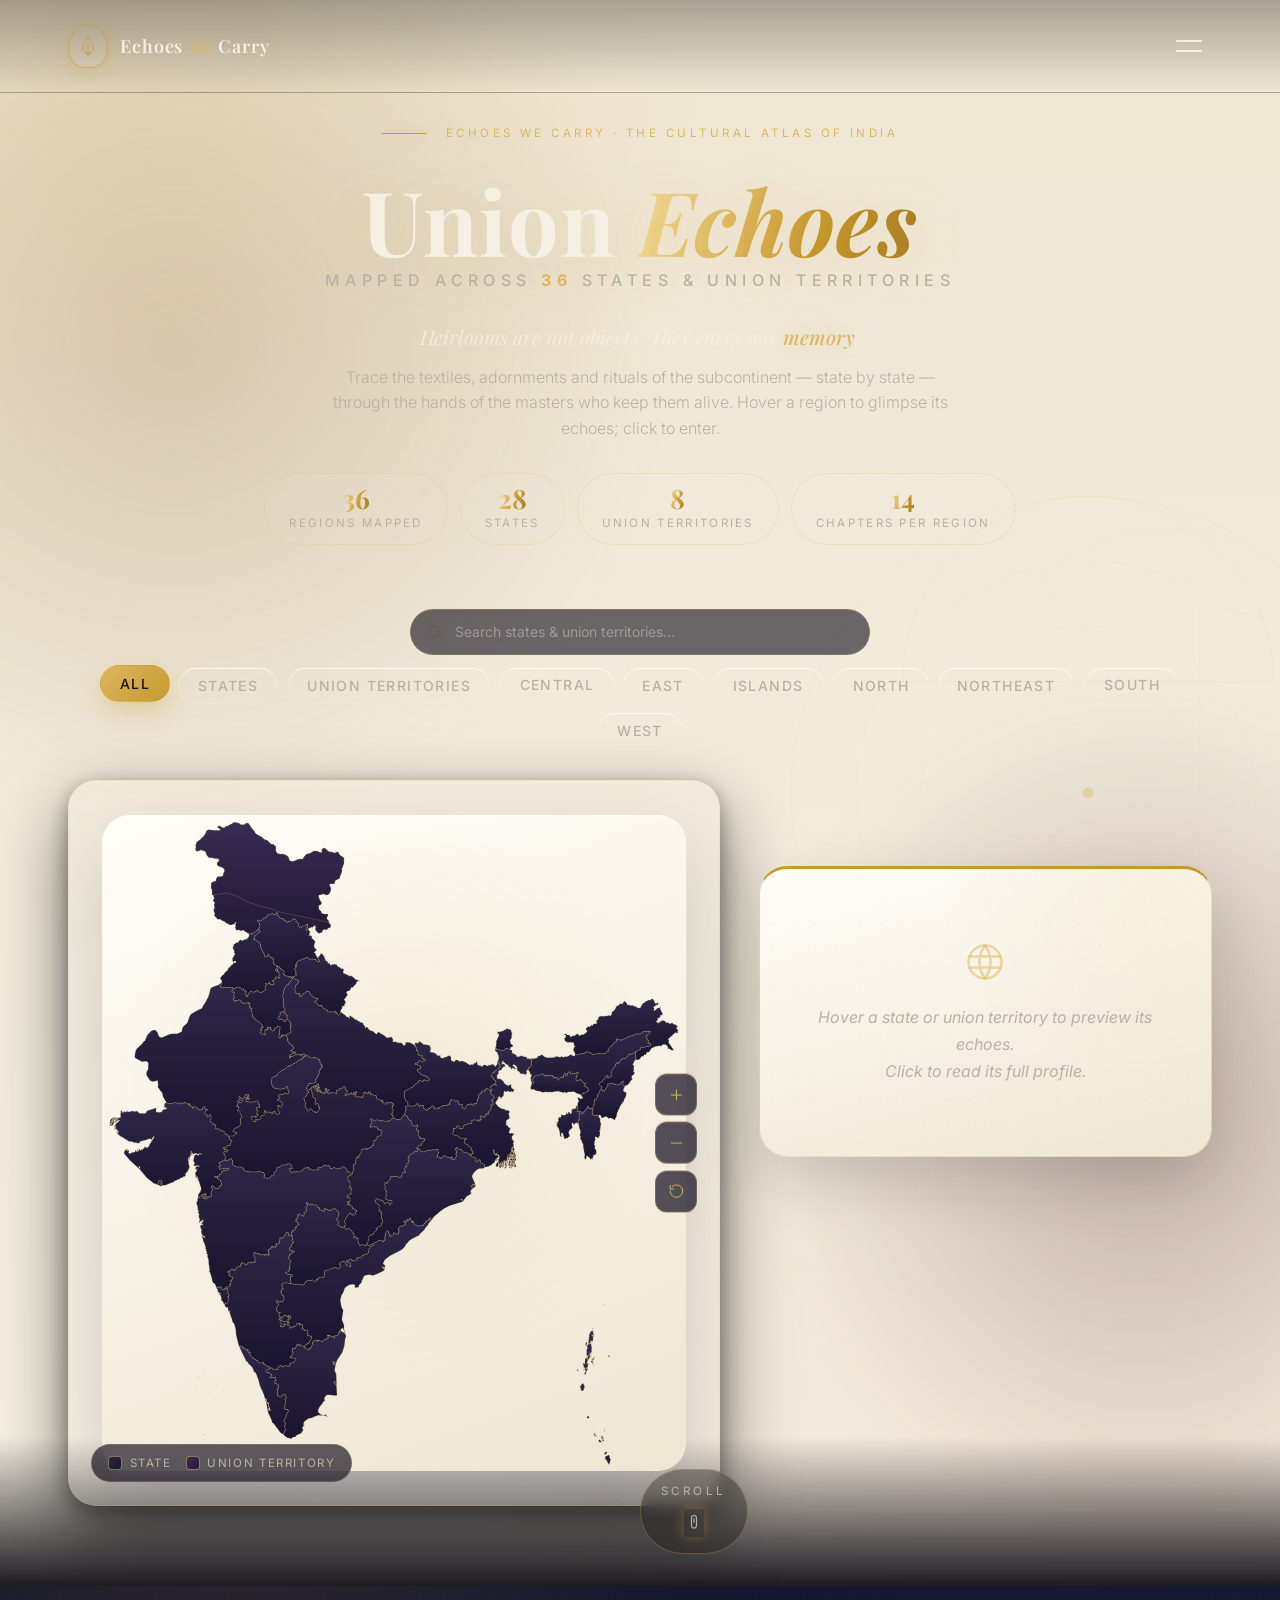
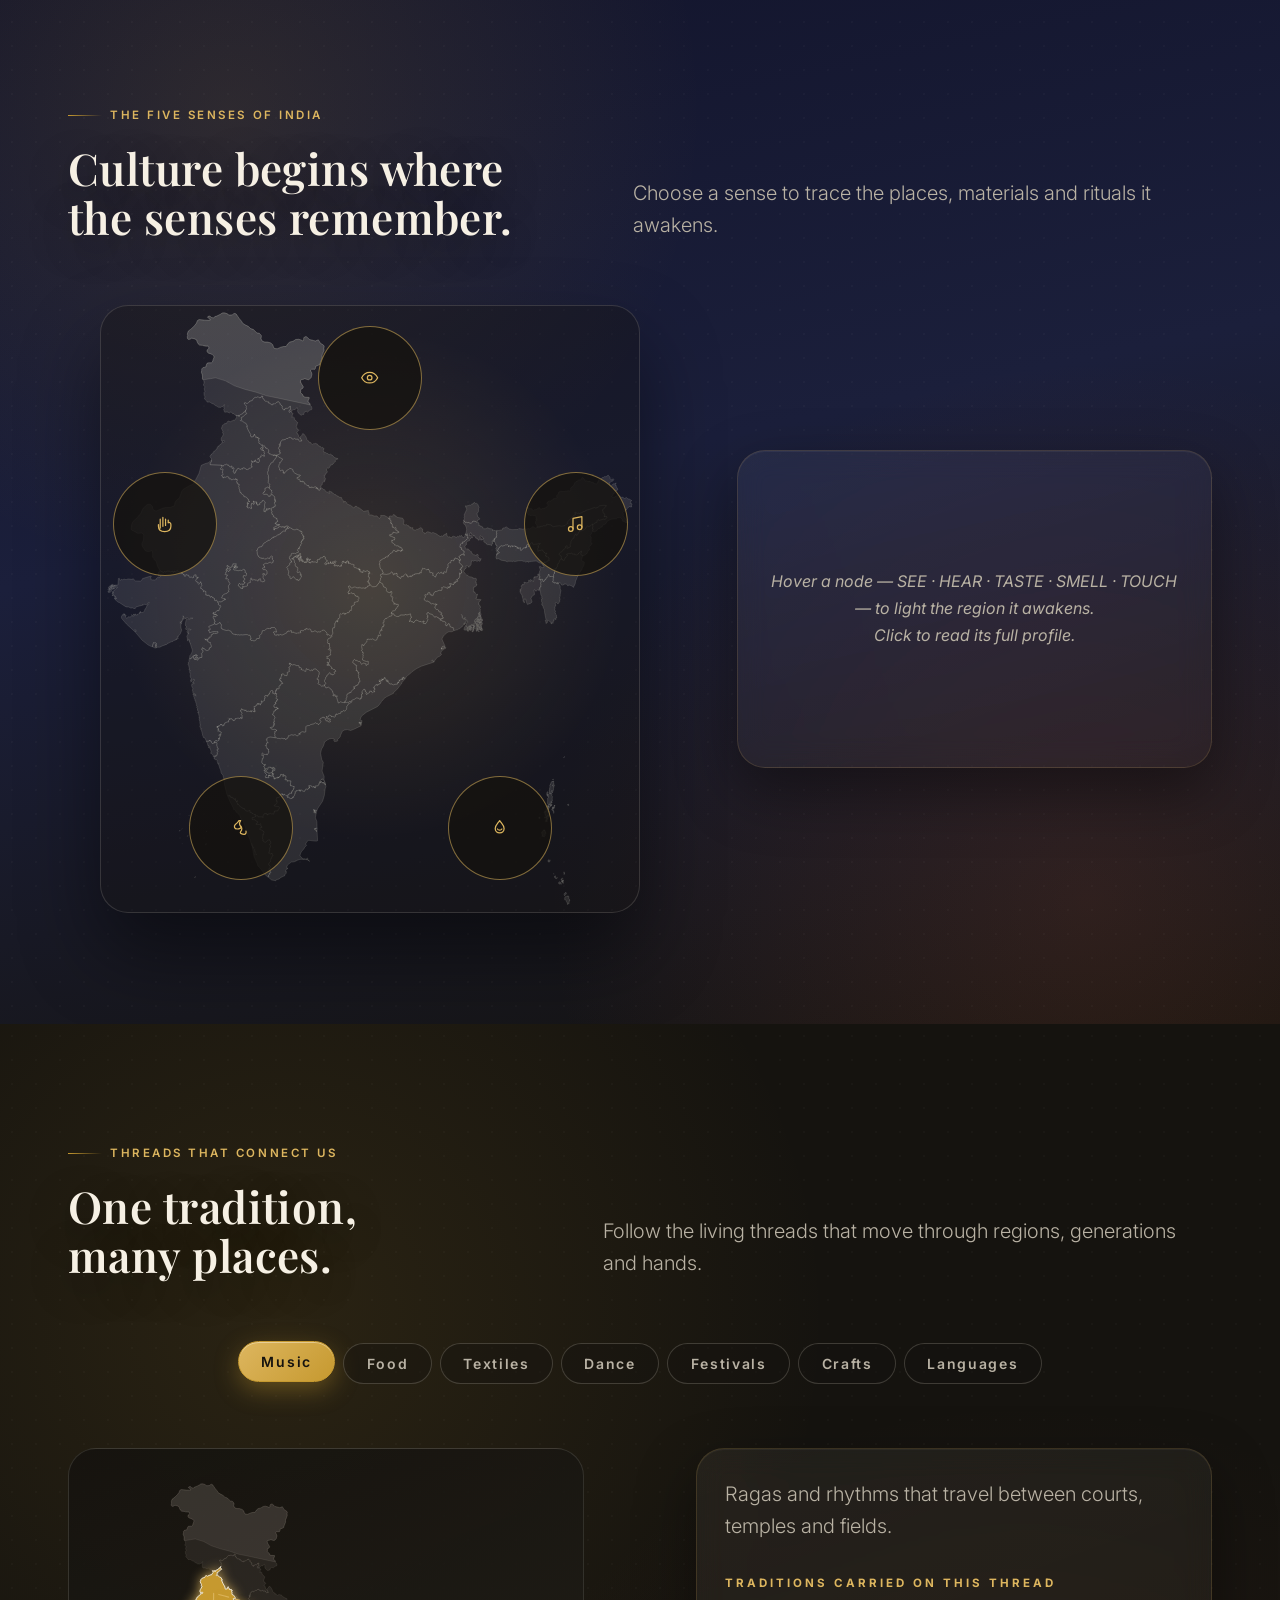
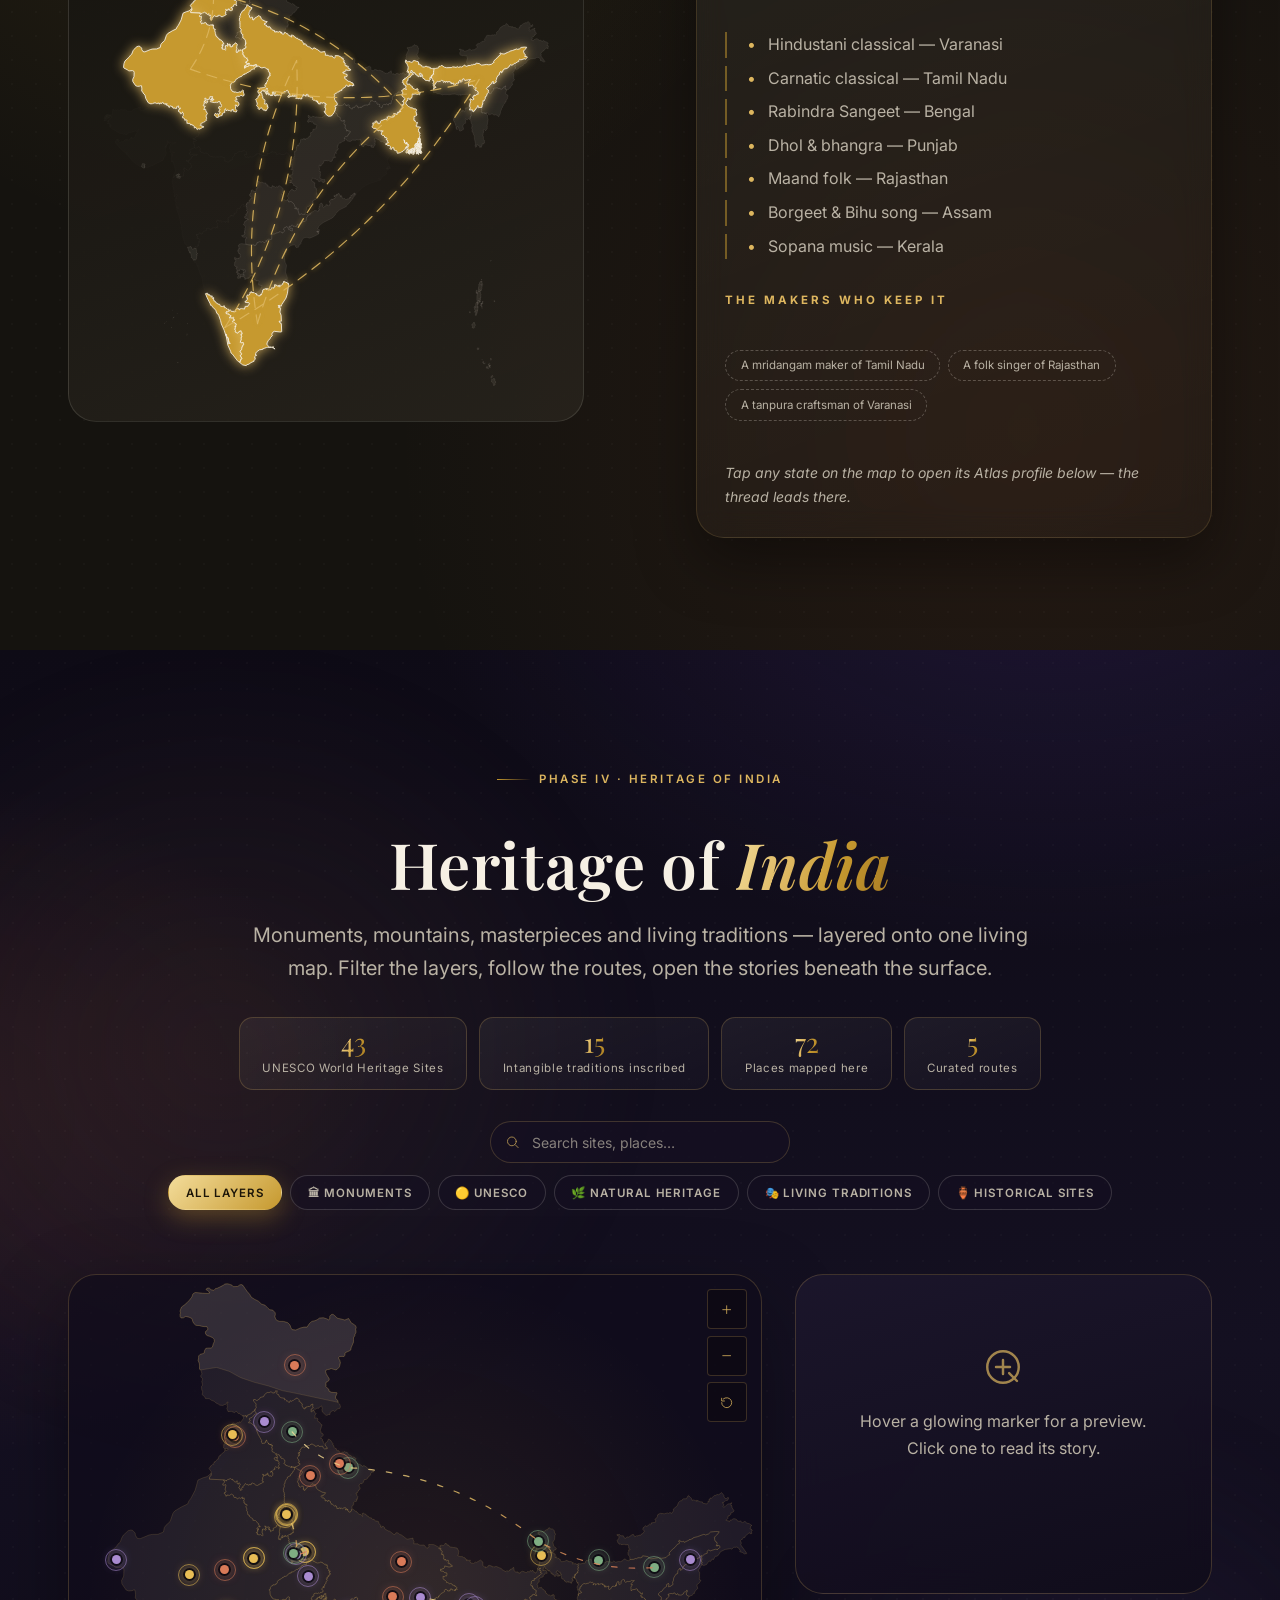
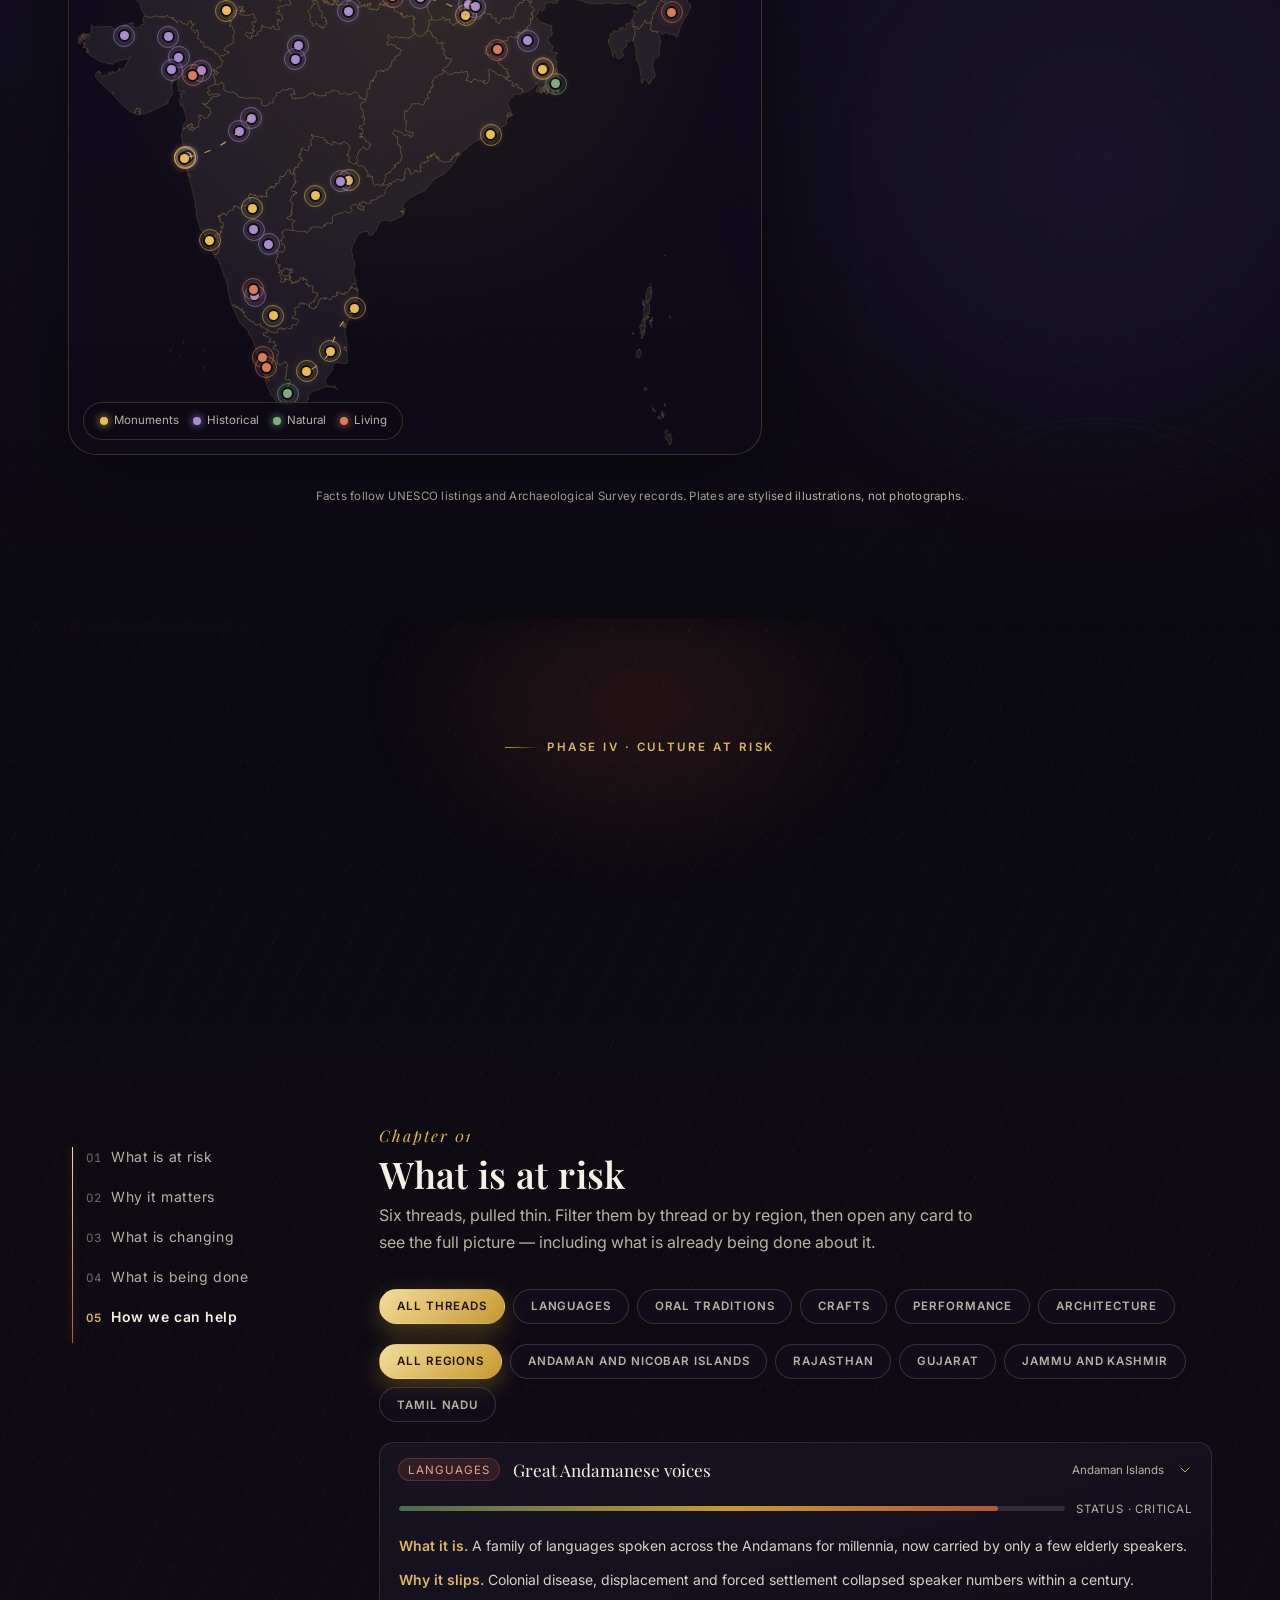
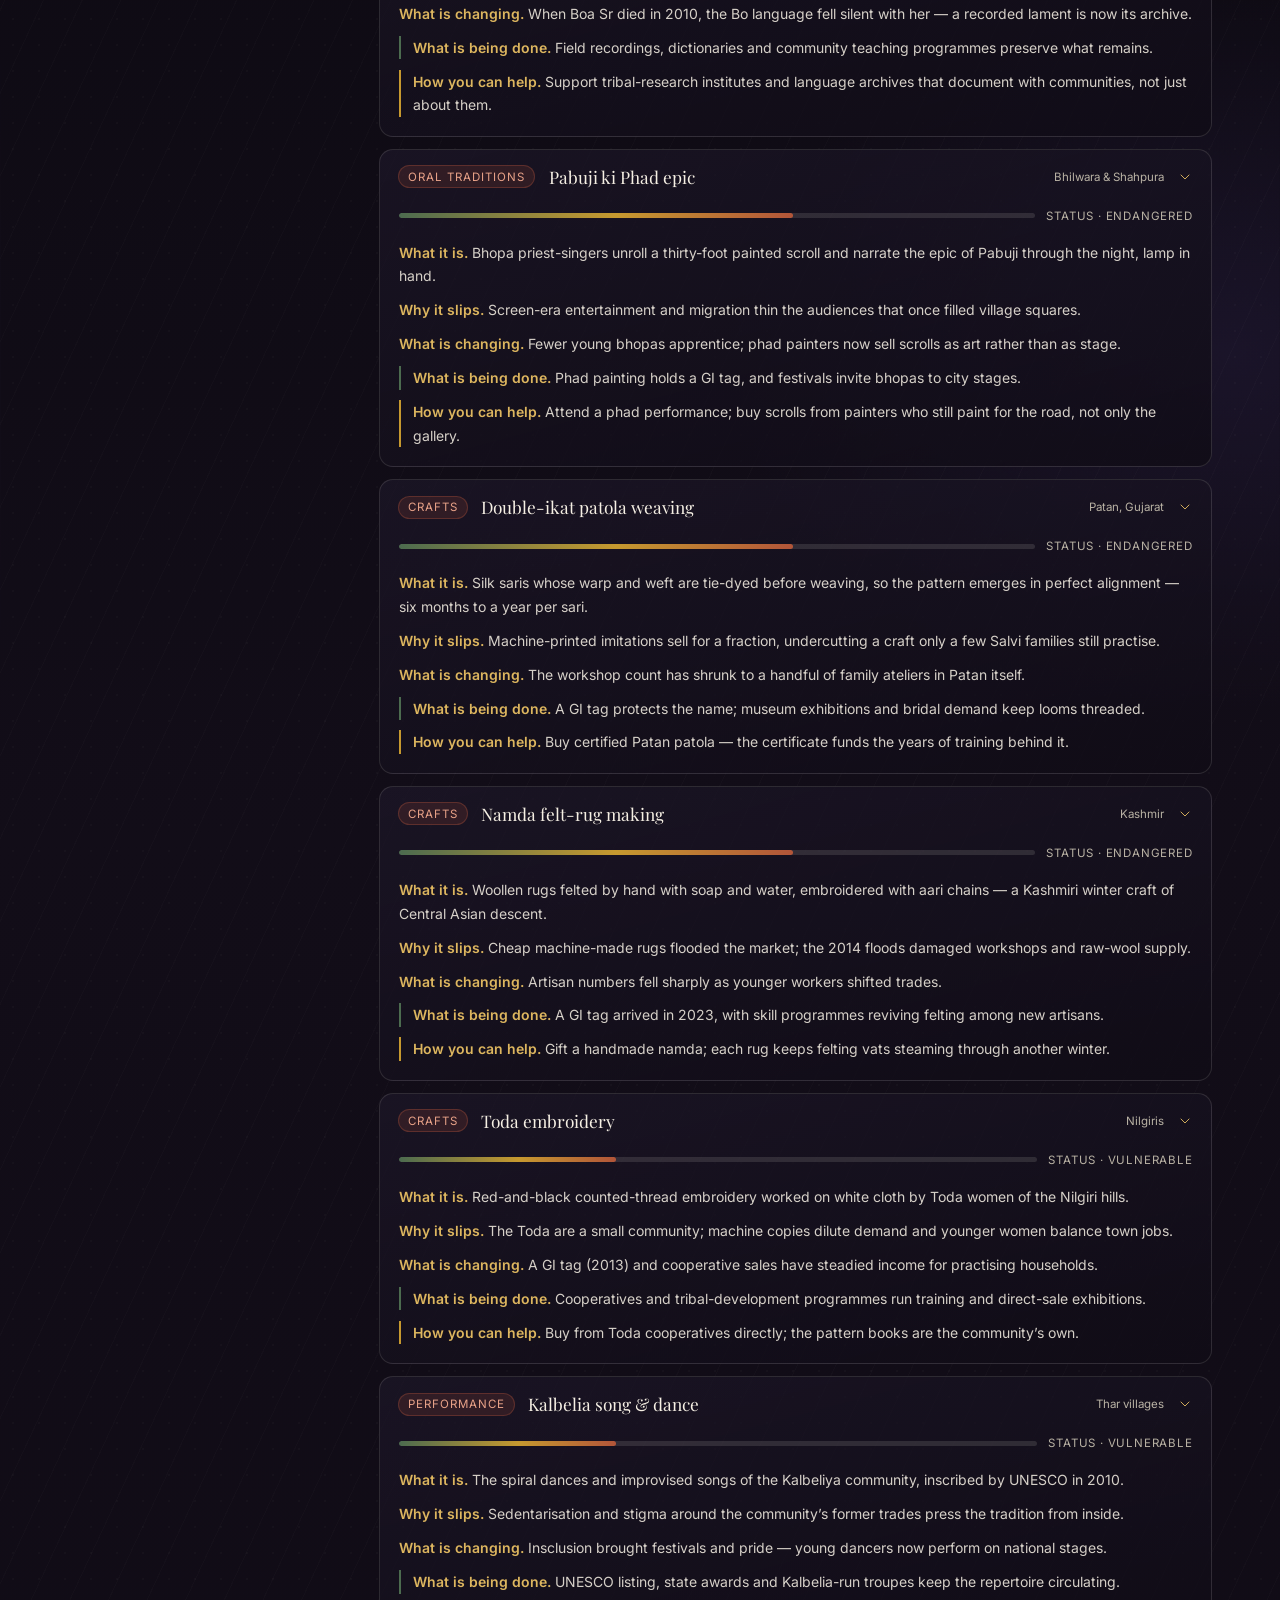
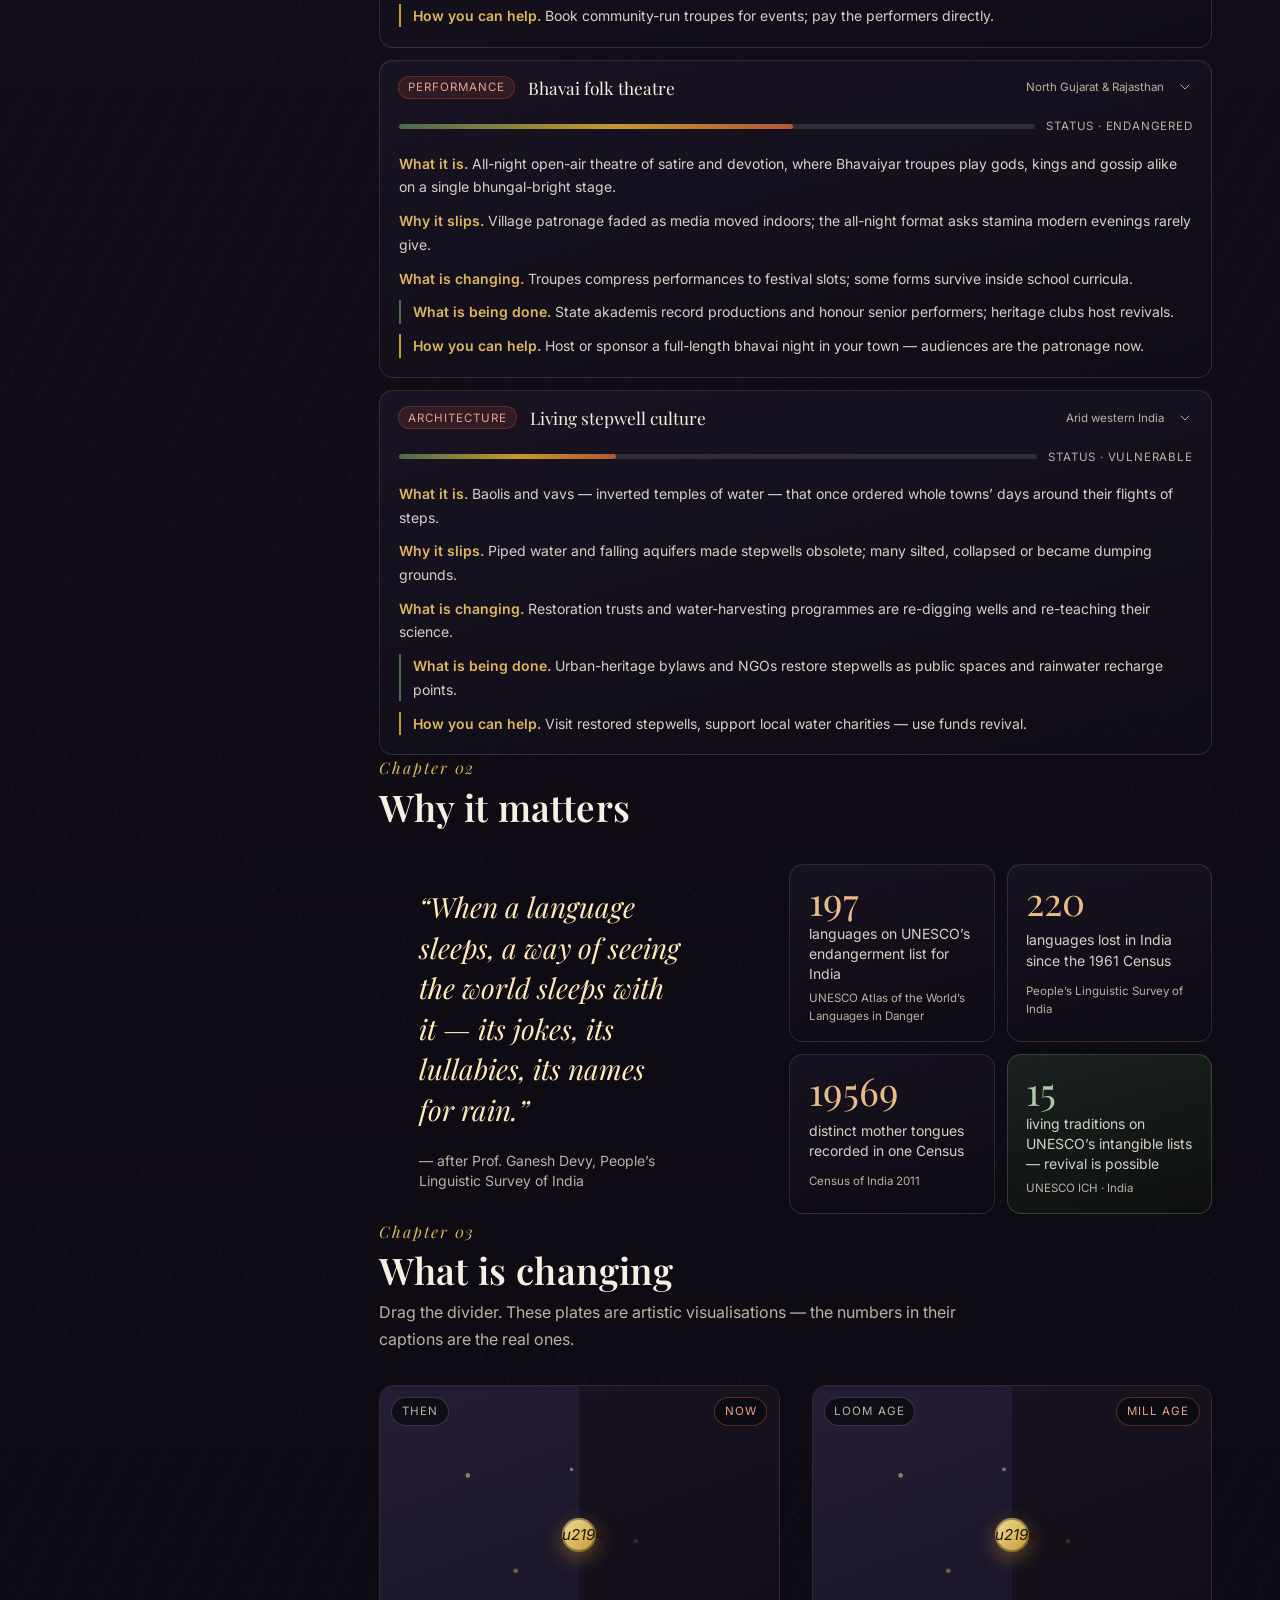
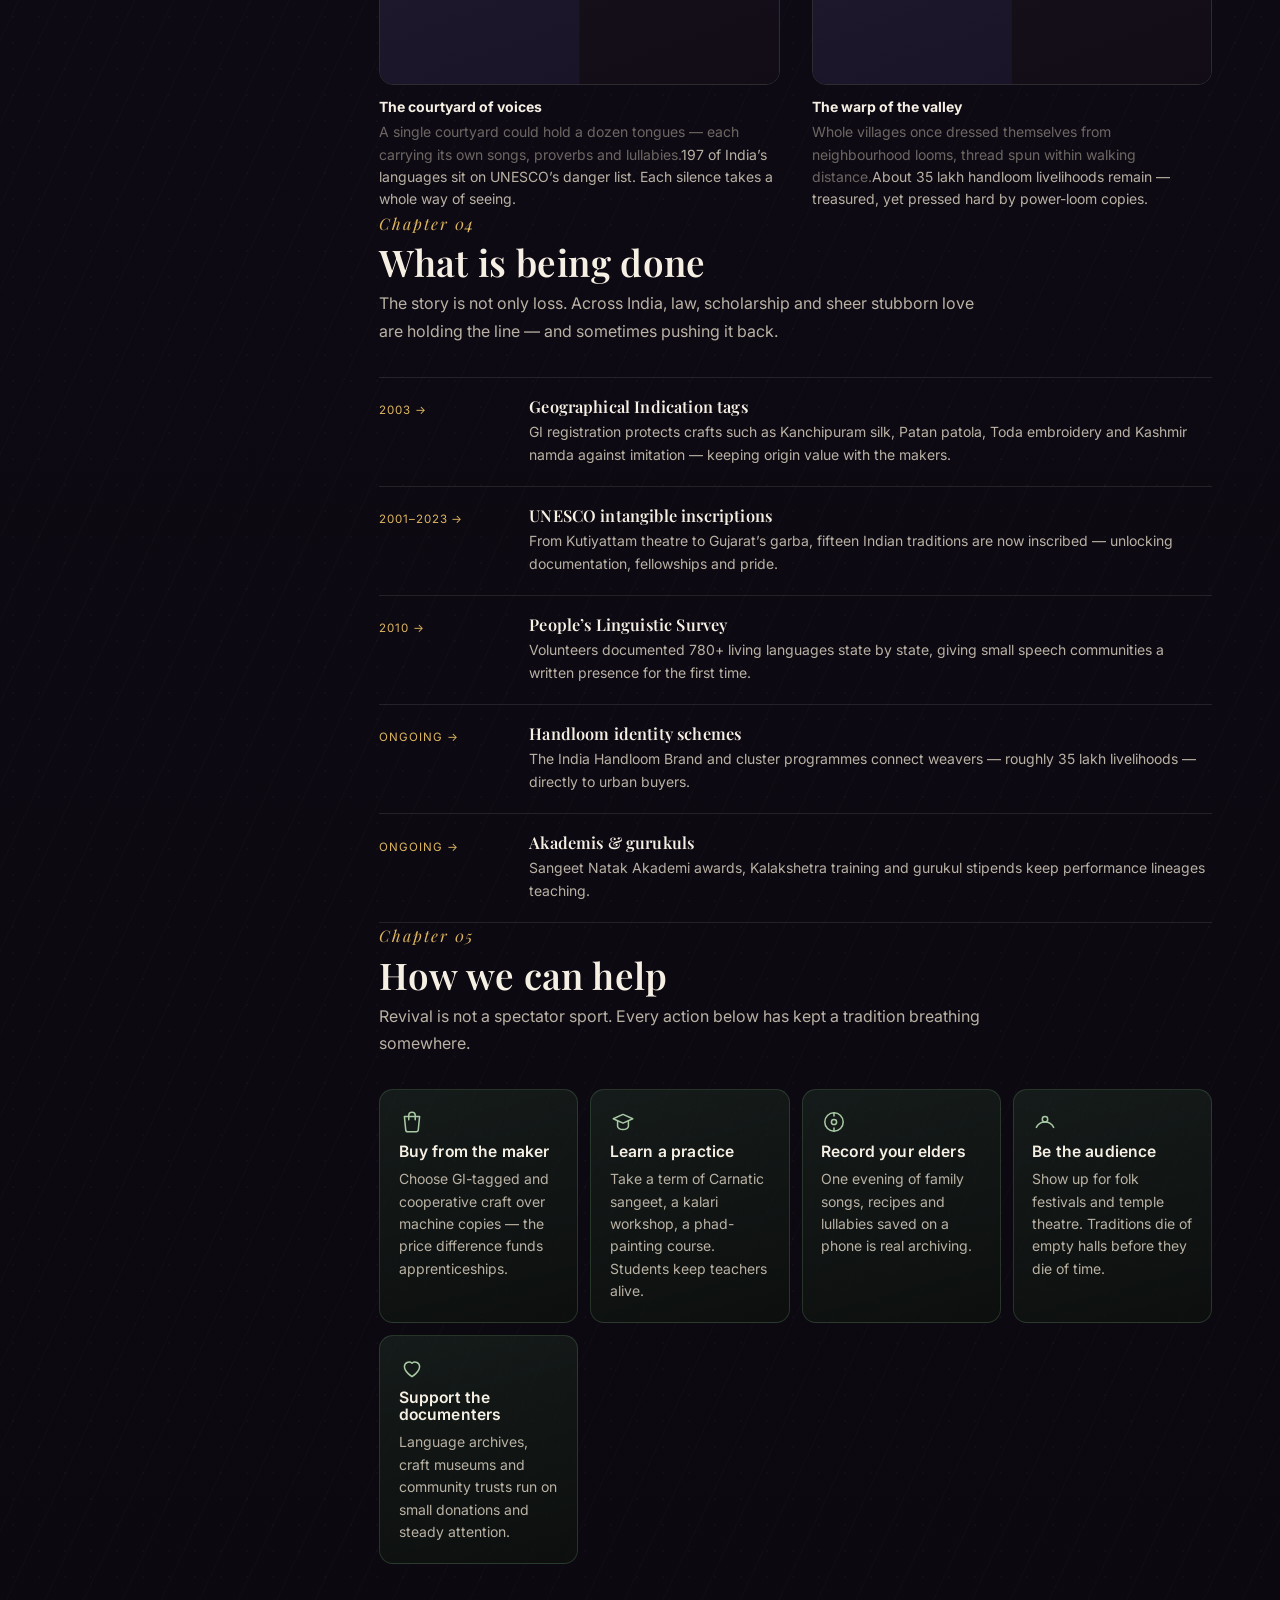
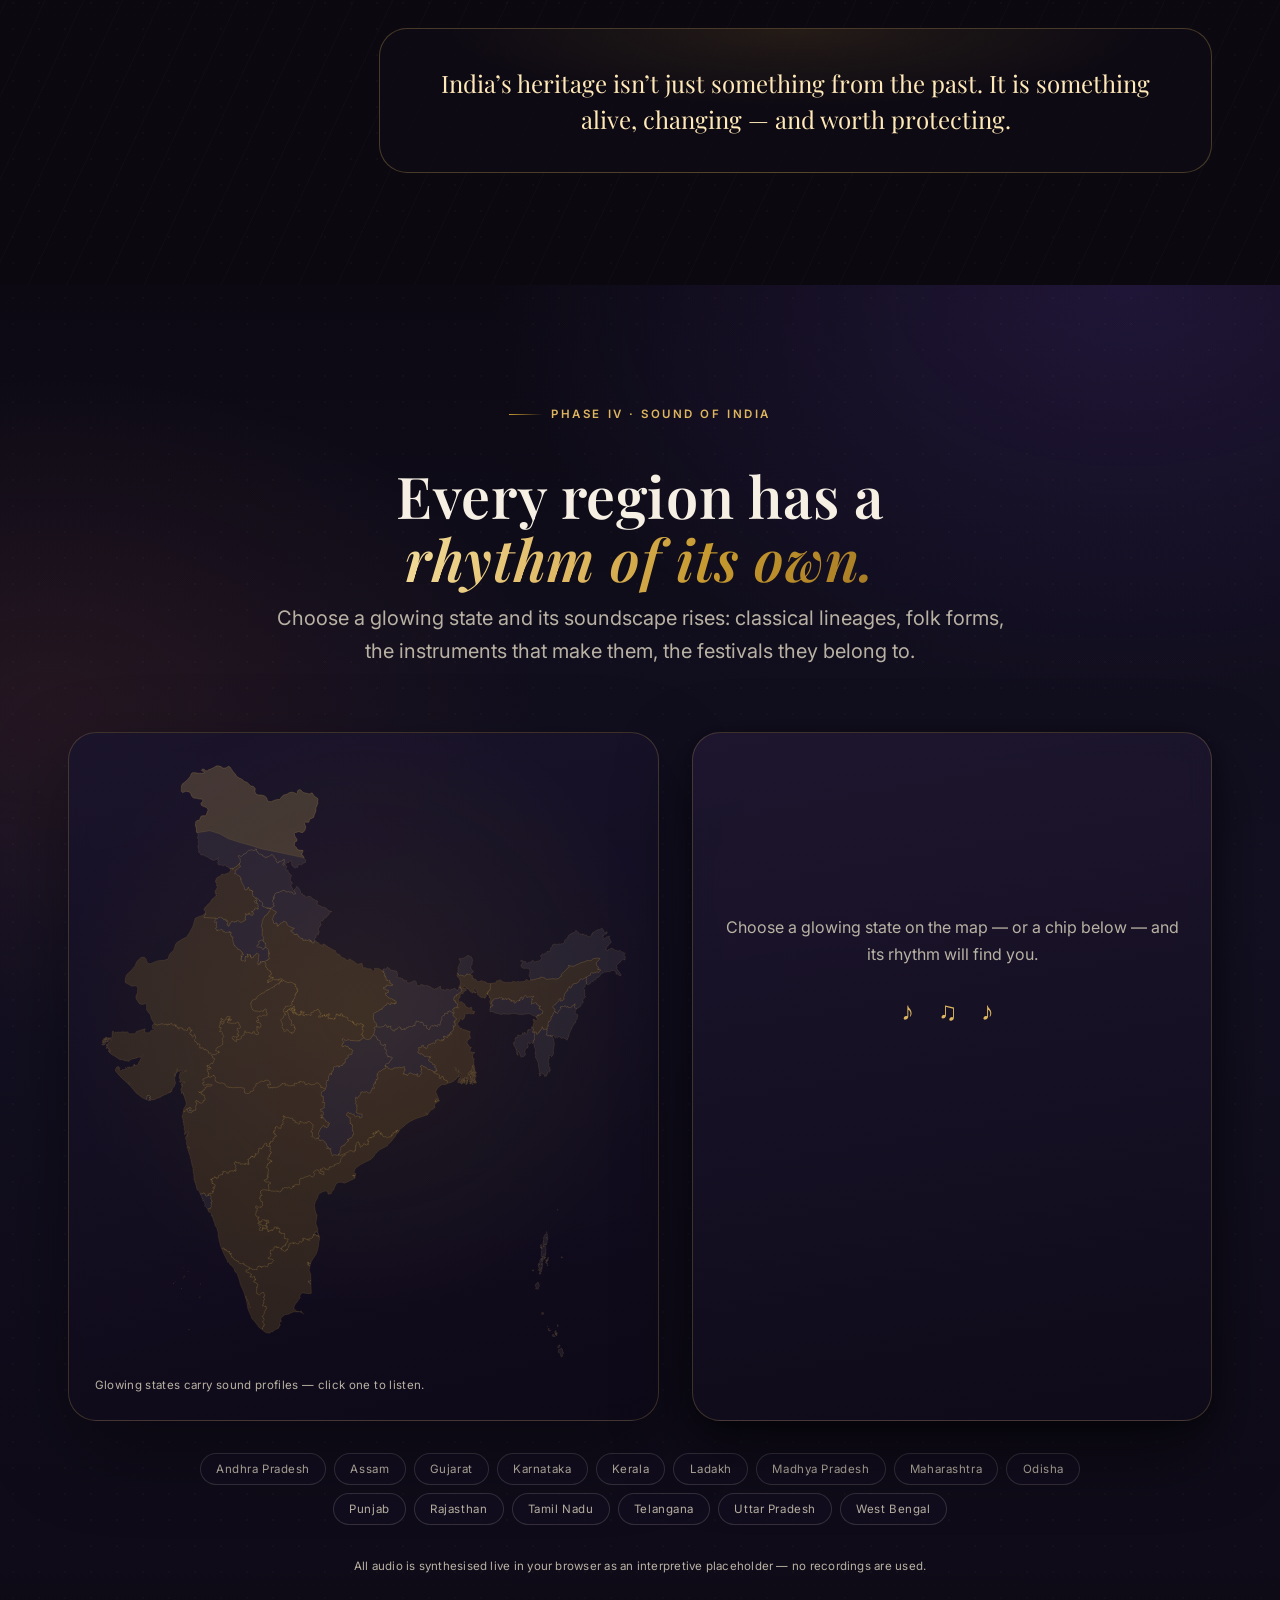
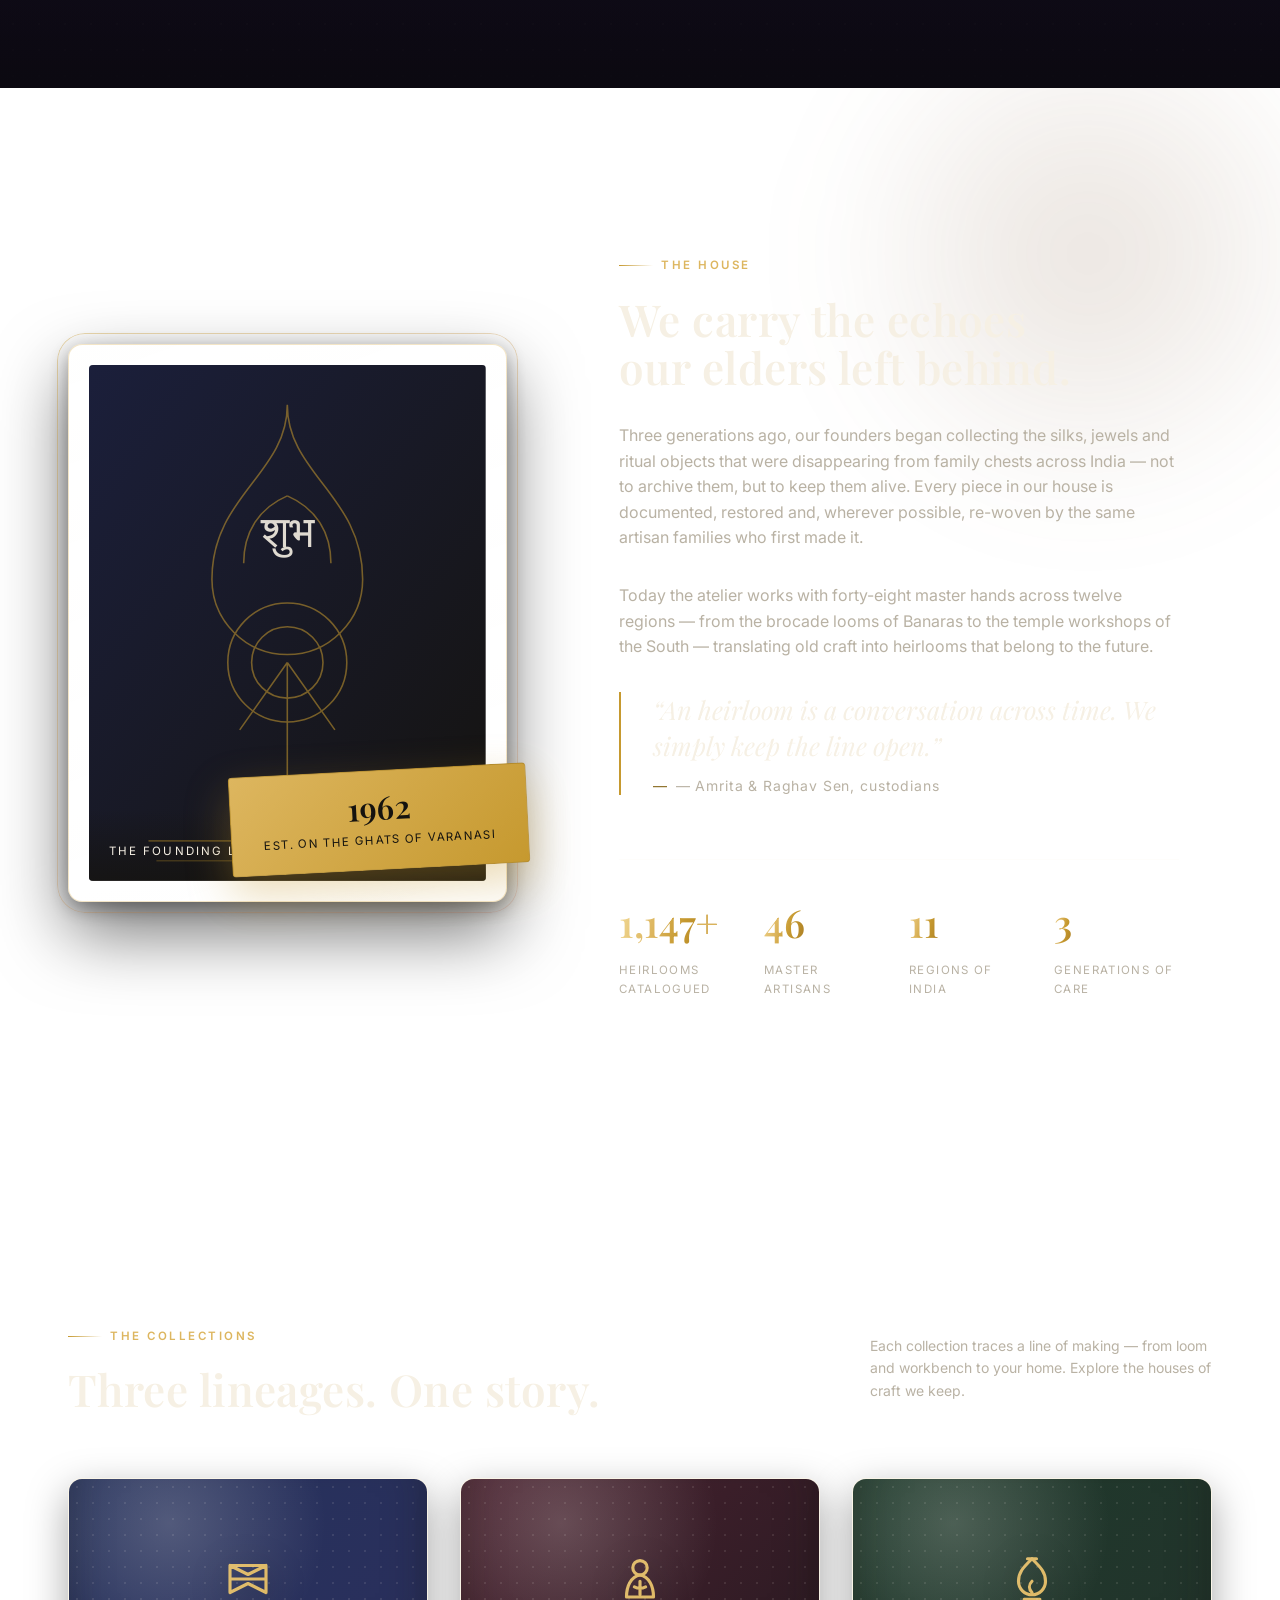
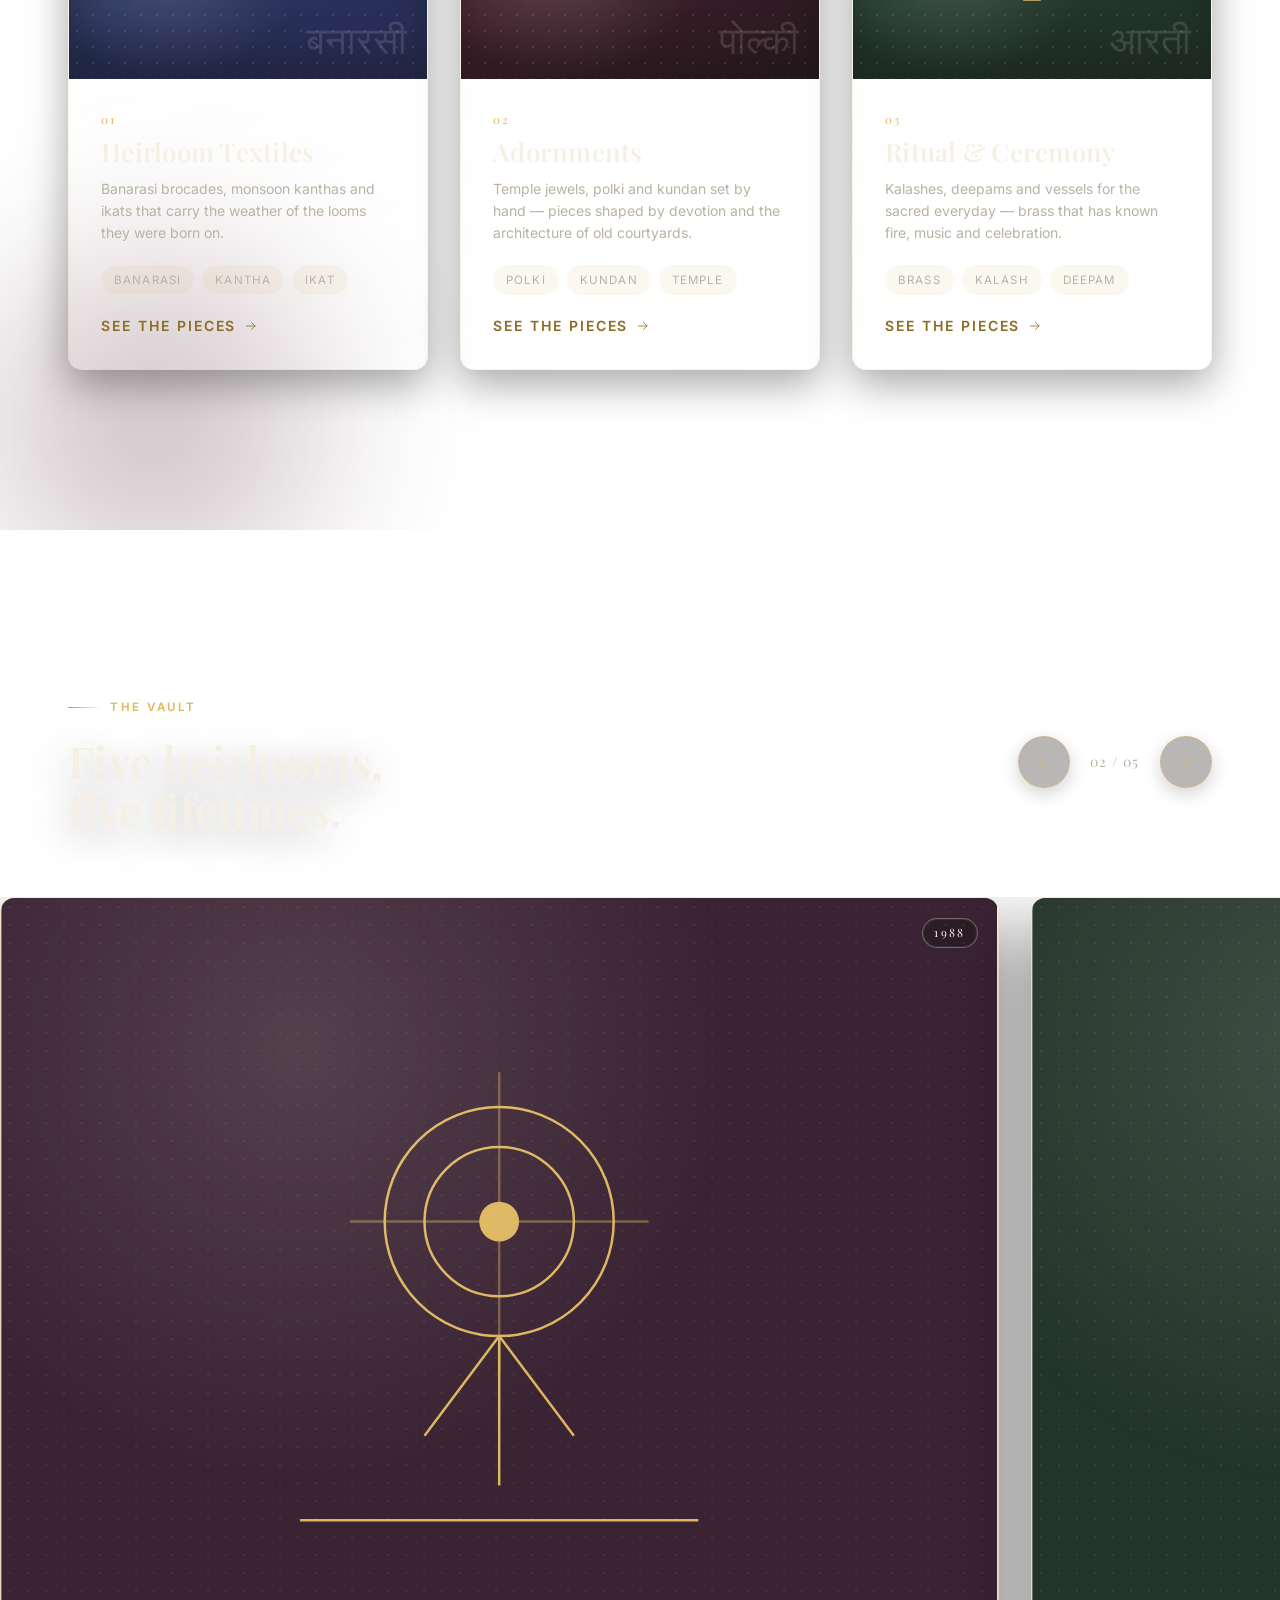
==== commit c0eb15dd: "Add heritage and sound experiences" ====
--- a/index.html
+++ b/index.html
@@ -21,6 +21,7 @@
   <link rel="stylesheet" href="css/atlas.css" />
   <link rel="stylesheet" href="css/experience.css" />
   <link rel="stylesheet" href="css/refinement.css" />
+  <link rel="stylesheet" href="css/phase4.css" />
 </head>
 
 <body id="top">
@@ -54,6 +55,9 @@
           <li><a href="#atlas" class="nav-link"><span data-text="Atlas">Atlas</span></a></li>
           <li><a href="#senses" class="nav-link"><span data-text="Five Senses">Five Senses</span></a></li>
           <li><a href="#threads" class="nav-link"><span data-text="Threads">Threads</span></a></li>
+          <li><a href="#heritage" class="nav-link"><span data-text="Heritage">Heritage</span></a></li>
+          <li><a href="#at-risk" class="nav-link"><span data-text="At Risk">At Risk</span></a></li>
+          <li><a href="#sound" class="nav-link"><span data-text="Sound">Sound</span></a></li>
           <li><a href="#the-house" class="nav-link"><span data-text="The House">The House</span></a></li>
           <li><a href="#collections" class="nav-link"><span data-text="Collections">Collections</span></a></li>
           <li><a href="#vault" class="nav-link"><span data-text="The Vault">The Vault</span></a></li>
@@ -81,12 +85,15 @@
         <li style="--i:0"><a href="#atlas" class="mobile-link"><span class="mobile-link__num">01</span><span class="mobile-link__txt">Atlas</span></a></li>
         <li style="--i:1"><a href="#senses" class="mobile-link"><span class="mobile-link__num">02</span><span class="mobile-link__txt">Five Senses</span></a></li>
         <li style="--i:2"><a href="#threads" class="mobile-link"><span class="mobile-link__num">03</span><span class="mobile-link__txt">Threads</span></a></li>
-        <li style="--i:3"><a href="#the-house" class="mobile-link"><span class="mobile-link__num">04</span><span class="mobile-link__txt">The House</span></a></li>
-        <li style="--i:4"><a href="#collections" class="mobile-link"><span class="mobile-link__num">05</span><span class="mobile-link__txt">Collections</span></a></li>
-        <li style="--i:5"><a href="#vault" class="mobile-link"><span class="mobile-link__num">06</span><span class="mobile-link__txt">The Vault</span></a></li>
-        <li style="--i:6"><a href="#echoes" class="mobile-link"><span class="mobile-link__num">07</span><span class="mobile-link__txt">Echoes</span></a></li>
-        <li style="--i:7"><a href="#journal" class="mobile-link"><span class="mobile-link__num">08</span><span class="mobile-link__txt">Journal</span></a></li>
-        <li style="--i:8"><a href="#join" class="mobile-link"><span class="mobile-link__num">09</span><span class="mobile-link__txt">Begin Your Story</span></a></li>
+        <li style="--i:3"><a href="#heritage" class="mobile-link"><span class="mobile-link__num">04</span><span class="mobile-link__txt">Heritage</span></a></li>
+        <li style="--i:4"><a href="#at-risk" class="mobile-link"><span class="mobile-link__num">05</span><span class="mobile-link__txt">At Risk</span></a></li>
+        <li style="--i:5"><a href="#sound" class="mobile-link"><span class="mobile-link__num">06</span><span class="mobile-link__txt">Sound</span></a></li>
+        <li style="--i:6"><a href="#the-house" class="mobile-link"><span class="mobile-link__num">07</span><span class="mobile-link__txt">The House</span></a></li>
+        <li style="--i:7"><a href="#collections" class="mobile-link"><span class="mobile-link__num">08</span><span class="mobile-link__txt">Collections</span></a></li>
+        <li style="--i:8"><a href="#vault" class="mobile-link"><span class="mobile-link__num">09</span><span class="mobile-link__txt">The Vault</span></a></li>
+        <li style="--i:9"><a href="#echoes" class="mobile-link"><span class="mobile-link__num">10</span><span class="mobile-link__txt">Echoes</span></a></li>
+        <li style="--i:10"><a href="#journal" class="mobile-link"><span class="mobile-link__num">11</span><span class="mobile-link__txt">Journal</span></a></li>
+        <li style="--i:11"><a href="#join" class="mobile-link"><span class="mobile-link__num">12</span><span class="mobile-link__txt">Begin Your Story</span></a></li>
       </ul>
     </nav>
   </div>
@@ -221,6 +228,212 @@
         </div>
       </div>
     </section>
+
+    <!-- ============ PHASE 4 · HERITAGE OF INDIA ============ -->
+    <section class="hmap" id="heritage" aria-label="Heritage of India - an interactive heritage map">
+      <div class="hmap__aurora" aria-hidden="true"></div>
+      <div class="p4-grain" aria-hidden="true"></div>
+      <svg class="hmap__motif" viewBox="0 0 800 800" preserveAspectRatio="xMidYMid slice" focusable="false" aria-hidden="true">
+        <g fill="none" stroke="currentColor">
+          <circle cx="400" cy="400" r="330" opacity="0.3" />
+          <circle cx="400" cy="400" r="252" opacity="0.2" />
+          <circle cx="400" cy="400" r="176" opacity="0.14" />
+          <path d="M400 76 a 208 208 0 0 1 208 208 l -416 0 a 208 208 0 0 1 208 -208 Z" opacity="0.35" />
+          <path d="M400 76 a 208 208 0 0 1 208 208 l -416 0 a 208 208 0 0 1 208 -208 Z" opacity="0.2" transform="rotate(60 400 400)" />
+          <path d="M400 76 a 208 208 0 0 1 208 208 l -416 0 a 208 208 0 0 1 208 -208 Z" opacity="0.2" transform="rotate(120 400 400)" />
+          <circle cx="400" cy="400" r="6" fill="currentColor" stroke="none" />
+        </g>
+      </svg>
+
+      <div class="container hmap__inner">
+        <header class="hmap-masthead" data-reveal>
+          <p class="section-eyebrow section-eyebrow--light">Phase IV &middot; Heritage of India</p>
+          <h2 class="hmap-masthead__title">Heritage of <em>India</em></h2>
+          <p class="hmap-masthead__lede">
+            Monuments, mountains, masterpieces and living traditions &mdash; layered onto one living map.
+            Filter the layers, follow the routes, open the stories beneath the surface.
+          </p>
+          <ul class="hmap-stats" aria-label="The heritage layer at a glance">
+            <li class="hmap-stat"><span class="hmap-stat__num" data-hcount="43">43</span><span class="hmap-stat__label">UNESCO World Heritage Sites</span></li>
+            <li class="hmap-stat"><span class="hmap-stat__num" data-hcount="15">15</span><span class="hmap-stat__label">Intangible traditions inscribed</span></li>
+            <li class="hmap-stat"><span class="hmap-stat__num" data-count-for="all">64</span><span class="hmap-stat__label">Places mapped here</span></li>
+            <li class="hmap-stat"><span class="hmap-stat__num" data-hcount="5">5</span><span class="hmap-stat__label">Curated routes</span></li>
+          </ul>
+        </header>
+
+        <div class="hmap-toolbar" data-reveal data-reveal-delay="1">
+          <div class="hmap-search">
+            <svg class="icon" viewBox="0 0 24 24" aria-hidden="true"><circle cx="11" cy="11" r="7"/><path d="M16.5 16.5L21 21"/></svg>
+            <label for="heritage-search" class="visually-hidden">Search heritage sites by name or place</label>
+            <input id="heritage-search" type="search" placeholder="Search sites, places&hellip;" autocomplete="off" />
+          </div>
+          <div class="p4-filters" id="heritage-filters" role="toolbar" aria-label="Heritage layers"></div>
+        </div>
+
+        <div class="hmap-stage">
+          <figure class="hmap-map-wrap" data-reveal data-reveal-delay="2">
+            <div class="hmap-map" id="heritage-map"></div>
+            <div class="hm-legend" aria-hidden="true">
+              <span class="hm-legend__item"><i class="hm-legend__swatch hm-legend__swatch--monument"></i>Monuments</span>
+              <span class="hm-legend__item"><i class="hm-legend__swatch hm-legend__swatch--historic"></i>Historical</span>
+              <span class="hm-legend__item"><i class="hm-legend__swatch hm-legend__swatch--natural"></i>Natural</span>
+              <span class="hm-legend__item"><i class="hm-legend__swatch hm-legend__swatch--living"></i>Living</span>
+            </div>
+            <div class="hmap-zoom">
+              <button type="button" id="hm-zoom-in" aria-label="Zoom in"><svg class="icon" viewBox="0 0 24 24"><path d="M12 5v14M5 12h14"/></svg></button>
+              <button type="button" id="hm-zoom-out" aria-label="Zoom out"><svg class="icon" viewBox="0 0 24 24"><path d="M5 12h14"/></svg></button>
+              <button type="button" id="hm-zoom-reset" aria-label="Reset view"><svg class="icon" viewBox="0 0 24 24"><path d="M3 12a9 9 0 1 0 3-6.7"/><path d="M3 4v5h5"/></svg></button>
+            </div>
+          </figure>
+
+          <aside class="hmap-panel" id="heritage-panel" aria-live="polite" data-reveal data-reveal-delay="2"></aside>
+        </div>
+
+        <p class="p4-note">Facts follow UNESCO listings and Archaeological Survey records. Plates are stylised illustrations, not photographs.</p>
+      </div>
+      <p class="visually-hidden" id="heritage-live" role="status" aria-live="polite"></p>
+    </section>
+    <!-- ====== END PHASE 4 · HERITAGE ====== -->
+
+    <!-- ============ PHASE 4 · CULTURE AT RISK ============ -->
+    <section class="risk" id="at-risk" aria-label="What are we losing - culture at risk">
+      <div class="risk__glow" aria-hidden="true"></div>
+      <div class="p4-grain" aria-hidden="true"></div>
+
+      <div class="container risk-intro">
+        <p class="section-eyebrow section-eyebrow--light">Phase IV &middot; Culture at Risk</p>
+        <h2 class="risk-intro__title" data-reveal>WHAT ARE WE <em>LOSING?</em></h2>
+        <p class="risk-intro__lede" data-reveal data-reveal-delay="1">
+          Beneath the celebrated heritage, quieter inheritances are thinning &mdash; languages, crafts,
+          performances, ways of building and of speaking. This is a journey through what is at risk,
+          why it matters, and how revival still happens.
+        </p>
+      </div>
+
+      <div class="container risk-journey">
+        <nav class="risk-rail" id="risk-rail" aria-label="Chapters of culture at risk">
+          <ol>
+            <span id="risk-progress" aria-hidden="true"></span>
+            <li><a href="#risk-ch-1" class="is-active"><span class="risk-rail__num">01</span>What is at risk</a></li>
+            <li><a href="#risk-ch-2"><span class="risk-rail__num">02</span>Why it matters</a></li>
+            <li><a href="#risk-ch-3"><span class="risk-rail__num">03</span>What is changing</a></li>
+            <li><a href="#risk-ch-4"><span class="risk-rail__num">04</span>What is being done</a></li>
+            <li><a href="#risk-ch-5"><span class="risk-rail__num">05</span>How we can help</a></li>
+          </ol>
+        </nav>
+
+        <div class="risk-chapters">
+          <!-- CH 1 -->
+          <article class="risk-chapter" id="risk-ch-1">
+            <header class="risk-ch__head">
+              <p class="risk-ch__num">Chapter 01</p>
+              <h3 class="risk-ch__title">What is at risk</h3>
+              <p class="risk-ch__lede">
+                Six threads, pulled thin. Filter them by thread or by region, then open any card
+                to see the full picture &mdash; including what is already being done about it.
+              </p>
+            </header>
+            <div class="risk-filters-row" id="risk-filters" role="toolbar" aria-label="Filter risk cards by thread"></div>
+            <div class="risk-filters-row" id="risk-states" role="toolbar" aria-label="Filter risk cards by region"></div>
+            <div id="risk-grid"></div>
+          </article>
+
+          <!-- CH 2 -->
+          <article class="risk-chapter" id="risk-ch-2">
+            <header class="risk-ch__head">
+              <p class="risk-ch__num">Chapter 02</p>
+              <h3 class="risk-ch__title">Why it matters</h3>
+            </header>
+            <div class="risk-editorial">
+              <blockquote class="risk-quote">
+                &ldquo;When a language sleeps, a way of seeing the world sleeps with it &mdash;
+                its jokes, its lullabies, its names for rain.&rdquo;
+                <cite>&mdash; after Prof. Ganesh Devy, People&rsquo;s Linguistic Survey of India</cite>
+              </blockquote>
+              <div id="risk-counters"></div>
+            </div>
+          </article>
+
+          <!-- CH 3 -->
+          <article class="risk-chapter" id="risk-ch-3">
+            <header class="risk-ch__head">
+              <p class="risk-ch__num">Chapter 03</p>
+              <h3 class="risk-ch__title">What is changing</h3>
+              <p class="risk-ch__lede">
+                Drag the divider. These plates are artistic visualisations &mdash; the numbers in their
+                captions are the real ones.
+              </p>
+            </header>
+            <div id="risk-compare"></div>
+          </article>
+
+          <!-- CH 4 -->
+          <article class="risk-chapter" id="risk-ch-4">
+            <header class="risk-ch__head">
+              <p class="risk-ch__num">Chapter 04</p>
+              <h3 class="risk-ch__title">What is being done</h3>
+              <p class="risk-ch__lede">
+                The story is not only loss. Across India, law, scholarship and sheer stubborn love are
+                holding the line &mdash; and sometimes pushing it back.
+              </p>
+            </header>
+            <ul id="risk-efforts"></ul>
+          </article>
+
+          <!-- CH 5 -->
+          <article class="risk-chapter" id="risk-ch-5">
+            <header class="risk-ch__head">
+              <p class="risk-ch__num">Chapter 05</p>
+              <h3 class="risk-ch__title">How we can help</h3>
+              <p class="risk-ch__lede">
+                Revival is not a spectator sport. Every action below has kept a tradition breathing somewhere.
+              </p>
+            </header>
+            <div id="risk-actions"></div>
+            <div class="risk-close" data-p4-reveal>
+              <p>
+                India&rsquo;s heritage isn&rsquo;t just something from the past.
+                It is something alive, changing &mdash; and worth protecting.
+              </p>
+            </div>
+          </article>
+        </div>
+      </div>
+    </section>
+    <!-- ====== END PHASE 4 · CULTURE AT RISK ====== -->
+
+    <!-- ============ PHASE 4 · SOUND OF INDIA ============ -->
+    <section class="sound" id="sound" aria-label="Sound of India - an interactive audio journey">
+      <div class="p4-grain" aria-hidden="true"></div>
+
+      <div class="container sound__inner">
+        <header class="sound-masthead" data-reveal>
+          <p class="section-eyebrow section-eyebrow--light">Phase IV &middot; Sound of India</p>
+          <h2 class="sound-masthead__title">Every region has a <em>rhythm of its own.</em></h2>
+          <p class="sound-masthead__lede">
+            Choose a glowing state and its soundscape rises: classical lineages, folk forms,
+            the instruments that make them, the festivals they belong to.
+          </p>
+        </header>
+
+        <div class="sound-stage">
+          <figure class="sound-map-card" data-reveal data-reveal-delay="1">
+            <div id="sound-map" aria-label="Map of regions with sound profiles"></div>
+            <figcaption class="sound-map-hint">Glowing states carry sound profiles &mdash; click one to listen.</figcaption>
+          </figure>
+
+          <aside class="sound-deck" id="sound-deck" aria-live="polite" data-reveal data-reveal-delay="1"></aside>
+        </div>
+
+        <div class="sound-chips-row">
+          <div id="sound-chips" role="toolbar" aria-label="Jump to a regional sound"></div>
+        </div>
+
+        <p class="p4-note">All audio is synthesised live in your browser as an interpretive placeholder &mdash; no recordings are used.</p>
+      </div>
+      <p class="visually-hidden" id="sound-live" role="status" aria-live="polite"></p>
+    </section>
+    <!-- ====== END PHASE 4 · SOUND OF INDIA ====== -->
 
     <!-- ============ THE HOUSE / ABOUT ============ -->
     <section class="section about" id="the-house">
@@ -691,6 +904,9 @@
             <li><a href="#atlas">Atlas</a></li>
             <li><a href="#senses">Five Senses</a></li>
             <li><a href="#threads">Threads</a></li>
+            <li><a href="#heritage">Heritage of India</a></li>
+            <li><a href="#at-risk">Culture at Risk</a></li>
+            <li><a href="#sound">Sound of India</a></li>
             <li><a href="#the-house">The House</a></li>
             <li><a href="#collections">Collections</a></li>
             <li><a href="#vault">The Vault</a></li>
@@ -738,6 +954,10 @@
   <script src="js/atlas.js" defer></script>
   <script src="js/experience-data.js" defer></script>
   <script src="js/experience.js" defer></script>
+  <script src="js/heritage-data.js" defer></script>
+  <script src="js/heritage.js" defer></script>
+  <script src="js/sound-data.js" defer></script>
+  <script src="js/sound.js" defer></script>
 </body>
 </html>
 
--- a/css/phase4.css
+++ b/css/phase4.css
@@ -0,0 +1,1251 @@
+/* ==========================================================================
+   ECHOES WE CARRY — PHASE 4 STYLESHEET
+   Heritage of India · Culture at Risk · Sound of India
+   Depends on tokens in css/variables.css; loaded last so scoped Phase-4
+   rules never disturb Phases 1–3.
+   ========================================================================== */
+
+/* ---- 0. NAV — the primary nav now carries eleven links ------------------ */
+@media (min-width: 1381px) and (max-width: 1600px) {
+  .primary-nav__list { gap: clamp(0.55rem, 0.9vw, 0.95rem); }
+  .nav-link span { font-size: 0.72rem; }
+}
+@media (max-width: 1380px) {
+  .primary-nav { display: none; }
+  .nav-toggle { display: flex; }
+}
+/* the twelve-item mobile menu scrolls instead of clipping */
+.mobile-menu__nav {
+  max-height: calc(100vh - 150px);
+  overflow-y: auto;
+  overscroll-behavior: contain;
+  scrollbar-width: thin;
+  scrollbar-color: rgba(198, 153, 47, 0.45) transparent;
+}
+
+/* ---- 1. SHARED ATOMS ------------------------------------------------------ */
+.p4-grain {
+  position: absolute;
+  inset: 0;
+  pointer-events: none;
+  background-image: radial-gradient(rgba(246, 240, 228, 0.05) 1px, transparent 1px);
+  background-size: 26px 26px;
+  opacity: 0.45;
+}
+.p4-note {
+  margin-top: var(--space-md);
+  font-size: var(--fs-caption);
+  color: var(--text-on-dark-muted);
+  text-align: center;
+  letter-spacing: 0.02em;
+}
+.p4-filters { display: flex; flex-wrap: wrap; gap: var(--space-2xs); justify-content: center; }
+.p4-filter {
+  padding: 0.6rem 1.05rem;
+  border-radius: 999px;
+  cursor: pointer;
+  font-size: var(--fs-caption);
+  font-weight: 600;
+  letter-spacing: 0.08em;
+  text-transform: uppercase;
+  color: var(--text-on-dark-muted);
+  border: 1px solid rgba(246, 240, 228, 0.16);
+  background: rgba(21, 16, 34, 0.55);
+  transition: all var(--t-fast);
+  white-space: nowrap;
+}
+.p4-filter:hover { color: var(--gold-pale); border-color: var(--glass-line-strong); transform: translateY(-2px); }
+.p4-filter.is-active {
+  color: #1c1508;
+  background: linear-gradient(135deg, var(--gold-bright), var(--color-gold));
+  border-color: transparent;
+  box-shadow: 0 8px 24px rgba(198, 153, 47, 0.35);
+}
+.p4-filter:focus-visible { outline: 2px solid var(--color-gold); outline-offset: 3px; }
+
+/* ---- 2. HERITAGE OF INDIA ------------------------------------------------- */
+.hmap {
+  position: relative;
+  overflow: hidden;
+  color: var(--text-on-dark);
+  padding-block: var(--space-xl);
+  background:
+    radial-gradient(1100px 760px at 82% -10%, rgba(93, 62, 168, 0.22), transparent 60%),
+    radial-gradient(900px 620px at -10% 30%, rgba(178, 85, 57, 0.14), transparent 56%),
+    linear-gradient(178deg, #0e0b16 0%, #141021 46%, #0c0912 100%);
+}
+.hmap::after {
+  content: '';
+  position: absolute;
+  left: 0; right: 0; bottom: -1px;
+  height: 120px;
+  background: linear-gradient(to bottom, transparent, rgba(11, 9, 16, 0.9));
+  pointer-events: none;
+  z-index: 1;
+}
+.hmap__aurora {
+  position: absolute;
+  inset: -18%;
+  pointer-events: none;
+  filter: blur(34px);
+  background:
+    radial-gradient(34% 26% at 26% 32%, rgba(120, 82, 48, 0.16), transparent 70%),
+    radial-gradient(28% 24% at 76% 66%, rgba(52, 40, 90, 0.3), transparent 70%);
+  animation: hm-drift 18s ease-in-out infinite alternate;
+}
+@keyframes hm-drift {
+  from { transform: translate3d(-1.5%, -1%, 0); }
+  to   { transform: translate3d(1.5%, 1.5%, 0); }
+}
+.hmap__motif {
+  position: absolute;
+  right: -12%;
+  bottom: -26%;
+  width: 52vw;
+  height: 52vw;
+  color: rgba(221, 182, 95, 0.14);
+  pointer-events: none;
+  animation: motif-spin 140s linear infinite;
+}
+.hmap__inner { position: relative; z-index: 2; }
+
+.hmap-masthead { text-align: center; max-width: 880px; margin-inline: auto; }
+.hmap-masthead__title {
+  margin-top: var(--space-sm);
+  font-size: clamp(2.4rem, 5.4vw, 4rem);
+  letter-spacing: 0.01em;
+}
+.hmap-masthead__title em {
+  font-style: italic;
+  background: var(--grad-gold-text);
+  -webkit-background-clip: text;
+  background-clip: text;
+  color: transparent;
+}
+.hmap-masthead__lede {
+  margin: var(--space-sm) auto 0;
+  max-width: 62ch;
+  color: var(--text-on-dark-muted);
+  font-size: var(--fs-body-lg);
+  line-height: 1.65;
+}
+.hmap-stats {
+  display: flex;
+  flex-wrap: wrap;
+  justify-content: center;
+  gap: var(--space-xs);
+  margin-top: var(--space-md);
+}
+.hmap-stat {
+  display: grid;
+  justify-items: center;
+  gap: 0.15rem;
+  min-width: 132px;
+  padding: 0.7rem 1.4rem;
+  border-radius: var(--radius-md);
+  border: 1px solid var(--glass-line);
+  background: var(--glass-bg);
+  backdrop-filter: blur(8px);
+}
+.hmap-stat__num {
+  font-family: var(--font-serif);
+  font-size: 1.7rem;
+  line-height: 1;
+  background: var(--grad-gold-text);
+  -webkit-background-clip: text;
+  background-clip: text;
+  color: transparent;
+}
+.hmap-stat__label {
+  font-size: var(--fs-caption);
+  color: var(--text-on-dark-muted);
+  letter-spacing: 0.06em;
+  text-align: center;
+}
+
+.hmap-toolbar {
+  display: flex;
+  flex-wrap: wrap;
+  gap: var(--space-xs);
+  align-items: center;
+  justify-content: center;
+  margin-top: var(--space-md);
+}
+.hmap-search { position: relative; }
+.hmap-search .icon {
+  position: absolute;
+  left: 0.95rem;
+  top: 50%;
+  width: 15px;
+  height: 15px;
+  transform: translateY(-50%);
+  stroke: var(--color-gold-soft);
+  opacity: 0.8;
+}
+.hmap-search input {
+  width: min(300px, 72vw);
+  padding: 0.72rem 1rem 0.72rem 2.55rem;
+  border-radius: 999px;
+  border: 1px solid var(--glass-line);
+  background: rgba(21, 16, 34, 0.72);
+  color: var(--text-on-dark);
+  font-family: var(--font-sans);
+  font-size: var(--fs-small);
+  outline: none;
+  transition: border-color var(--t-fast), box-shadow var(--t-fast);
+}
+.hmap-search input::placeholder { color: rgba(185, 178, 164, 0.7); }
+.hmap-search input:focus-visible { border-color: var(--glass-line-strong); box-shadow: var(--ring-gold-hover); }
+
+/* stage: layered world map + story panel */
+.hmap-stage {
+  display: grid;
+  grid-template-columns: minmax(0, 1.25fr) minmax(320px, 0.75fr);
+  gap: clamp(1.25rem, 2.6vw, 2.4rem);
+  align-items: start;
+  margin-top: var(--space-lg);
+}
+.hmap-map-wrap {
+  position: relative;
+  margin: 0;
+  border-radius: var(--radius-lg);
+  border: 1px solid var(--glass-line);
+  background: radial-gradient(circle at 50% 42%, rgba(198, 153, 47, 0.1), transparent 58%), rgba(16, 12, 26, 0.66);
+  box-shadow: var(--shadow-deep);
+  overflow: hidden;
+}
+.hmap-map { position: relative; touch-action: none; cursor: grab; }
+.hmap-map.is-panning { cursor: grabbing; }
+.hmap-world { transform-origin: 0 0; will-change: transform; transition: transform 0.45s var(--ease-elegant); }
+.hmap-map.is-dragging .hmap-world { transition: none; }
+.hmap-basemap svg { display: block; width: 100%; height: auto; }
+.hmap-basemap .atlas-region {
+  fill: rgba(246, 240, 228, 0.07);
+  stroke: rgba(221, 182, 95, 0.28);
+  stroke-width: 0.5;
+  transition: fill 0.3s var(--ease-elegant);
+}
+.hm-routes, .hm-marks { position: absolute; inset: 0; pointer-events: none; }
+.hm-route {
+  fill: none;
+  stroke: url(#hmRouteGrad);
+  stroke-width: 1.1;
+  stroke-linecap: round;
+  stroke-dasharray: 5 11;
+  opacity: 0;
+  transition: opacity 0.9s var(--ease-elegant);
+}
+.hm-route.is-on { opacity: 0.85; animation: hm-flow 3.4s linear infinite; }
+.hm-route.is-on.is-dimmed { opacity: 0.18; }
+@keyframes hm-flow { to { stroke-dashoffset: -64; } }
+
+.hm-mark {
+  position: absolute;
+  left: var(--mx);
+  top: var(--my);
+  width: 26px;
+  height: 26px;
+  margin: -13px 0 0 -13px;
+  display: grid;
+  place-items: center;
+  border-radius: 50%;
+  padding: 0;
+  cursor: pointer;
+  pointer-events: auto;
+  transition: opacity 0.35s var(--ease-elegant), transform 0.35s var(--ease-elegant);
+}
+.hm-mark__dot {
+  width: 9px;
+  height: 9px;
+  border-radius: 50%;
+  background: var(--cat, #ddb65f);
+  box-shadow: 0 0 0 2px rgba(11, 9, 16, 0.85), 0 0 12px var(--cat, #ddb65f);
+  transition: transform 0.3s var(--ease-out-soft), background 0.3s;
+}
+.hm-mark__ring {
+  position: absolute;
+  inset: 2px;
+  border-radius: 50%;
+  border: 1.5px solid var(--cat, #ddb65f);
+  opacity: 0.55;
+  animation: hm-pulse 2.8s ease-out infinite;
+  animation-delay: var(--pulse-delay, 0s);
+}
+@keyframes hm-pulse {
+  0% { transform: scale(0.4); opacity: 0.65; }
+  70%, 100% { transform: scale(1.45); opacity: 0; }
+}
+.hm-mark:hover .hm-mark__dot,
+.hm-mark:focus-visible .hm-mark__dot { transform: scale(1.75); }
+.hm-mark:focus-visible::after {
+  content: '';
+  position: absolute;
+  inset: -4px;
+  border-radius: 50%;
+  outline: 2px solid var(--color-gold);
+  outline-offset: 2px;
+}
+.hm-mark.is-active .hm-mark__dot { background: var(--gold-pale); transform: scale(1.85); }
+.hm-mark.is-off { opacity: 0.1; pointer-events: none; transform: scale(0.6); }
+.hm-mark[data-cat="monument"] { --cat: #e8bd55; }
+.hm-mark[data-cat="historic"] { --cat: #a98bd0; }
+.hm-mark[data-cat="natural"]  { --cat: #7fae83; }
+.hm-mark[data-cat="living"]   { --cat: #d97a58; }
+
+/* legend + zoom controls */
+.hm-legend {
+  position: absolute;
+  left: 0.9rem;
+  bottom: 0.9rem;
+  display: flex;
+  flex-wrap: wrap;
+  gap: 0.45rem 0.85rem;
+  padding: 0.55rem 0.95rem;
+  border-radius: 999px;
+  border: 1px solid var(--glass-line);
+  background: rgba(13, 10, 21, 0.82);
+  backdrop-filter: blur(8px);
+  font-size: var(--fs-caption);
+  color: var(--text-on-dark-muted);
+  pointer-events: none;
+  max-width: calc(100% - 1.8rem);
+}
+.hm-legend__item { display: inline-flex; align-items: center; gap: 0.4rem; white-space: nowrap; }
+.hm-legend__swatch { width: 8px; height: 8px; border-radius: 50%; box-shadow: 0 0 8px currentColor; }
+.hm-legend__swatch--all      { background: #ddb65f; color: #ddb65f; }
+.hm-legend__swatch--monument { background: #e8bd55; color: #e8bd55; }
+.hm-legend__swatch--historic { background: #a98bd0; color: #a98bd0; }
+.hm-legend__swatch--natural  { background: #7fae83; color: #7fae83; }
+.hm-legend__swatch--living   { background: #d97a58; color: #d97a58; }
+
+.hmap-zoom {
+  position: absolute;
+  right: 0.9rem;
+  top: 0.9rem;
+  display: grid;
+  gap: 0.4rem;
+  z-index: 3;
+}
+.hmap-zoom button {
+  width: 40px;
+  height: 40px;
+  display: grid;
+  place-items: center;
+  border-radius: var(--radius-sm);
+  border: 1px solid var(--glass-line);
+  background: rgba(13, 10, 21, 0.85);
+  color: var(--color-gold-soft);
+  transition: all var(--t-fast);
+}
+.hmap-zoom button:hover {
+  color: var(--gold-pale);
+  border-color: var(--glass-line-strong);
+  transform: translateY(-1px);
+}
+.hmap-zoom button:focus-visible { outline: 2px solid var(--color-gold); outline-offset: 2px; }
+
+/* cursor-following preview card */
+.hm-tip {
+  position: fixed;
+  left: 0;
+  top: 0;
+  z-index: 900;
+  width: 266px;
+  padding: 1rem 1.1rem;
+  border-radius: var(--radius-md);
+  border: 1px solid var(--glass-line-strong);
+  background: var(--glass-bg-strong);
+  backdrop-filter: var(--glass-blur);
+  box-shadow: var(--shadow-lift);
+  display: grid;
+  gap: 0.3rem;
+  text-align: left;
+  pointer-events: none;
+  opacity: 0;
+  transform: translate(-9999px, -9999px);
+  transition: opacity 0.25s var(--ease-elegant);
+}
+.hm-tip.is-on { opacity: 1; transform: translate(0, 0); }
+.hm-tip__strip { height: 46px; border-radius: 6px; margin-bottom: 0.35rem; border: 1px solid rgba(255,253,248,.12); }
+.hm-tip__name { font-family: var(--font-serif); font-size: 1.05rem; color: var(--text-on-dark); }
+.hm-tip__type {
+  font-style: normal;
+  font-size: var(--fs-caption);
+  letter-spacing: 0.08em;
+  text-transform: uppercase;
+  color: var(--color-gold-soft);
+}
+.hm-tip__place { font-size: var(--fs-small); color: var(--text-on-dark-muted); }
+.hm-tip__hint { font-size: var(--fs-caption); color: rgba(246, 240, 228, 0.5); margin-top: 0.2rem; }
+
+/* story panel */
+.hmap-panel {
+  position: sticky;
+  top: calc(var(--nav-height-scrolled) + 20px);
+  max-height: calc(100vh - var(--nav-height-scrolled) - 44px);
+  overflow-y: auto;
+  scrollbar-width: thin;
+  scrollbar-color: rgba(198, 153, 47, 0.5) transparent;
+  border-radius: var(--radius-lg);
+  border: 1px solid var(--glass-line);
+  background: linear-gradient(165deg, rgba(28, 22, 44, 0.92), rgba(16, 12, 26, 0.94));
+  backdrop-filter: var(--glass-blur);
+  padding: clamp(1.4rem, 2.4vw, 2rem);
+  min-height: 320px;
+}
+.hmap-panel__placeholder {
+  display: grid;
+  justify-items: center;
+  gap: var(--space-sm);
+  text-align: center;
+  padding-block: 2.5rem;
+  color: var(--text-on-dark-muted);
+  font-size: var(--fs-body);
+  line-height: 1.7;
+}
+.hmap-panel__glyph { width: 42px; height: 42px; stroke: var(--color-gold-soft); opacity: 0.7; }
+
+.hprofile { display: grid; gap: var(--space-sm); animation: hp-in 0.5s var(--ease-out-soft) both; }
+@keyframes hp-in {
+  from { opacity: 0; transform: translateY(14px); }
+  to   { opacity: 1; transform: none; }
+}
+.hprofile__art {
+  position: relative;
+  height: 148px;
+  border-radius: var(--radius-md);
+  overflow: hidden;
+  border: 1px solid var(--glass-line);
+}
+.hprofile__art::after {
+  content: '';
+  position: absolute;
+  inset: 0;
+  background-image: radial-gradient(rgba(246, 240, 228, 0.14) 1px, transparent 1px);
+  background-size: 18px 18px;
+  -webkit-mask-image: radial-gradient(80% 80% at 50% 45%, #000 30%, transparent 76%);
+  mask-image: radial-gradient(80% 80% at 50% 45%, #000 30%, transparent 76%);
+}
+.hprofile__art-label {
+  position: absolute;
+  left: 0.7rem;
+  bottom: 0.5rem;
+  font-size: var(--fs-caption);
+  letter-spacing: 0.06em;
+  color: rgba(246, 240, 228, 0.66);
+}
+.hprofile__badges { display: flex; flex-wrap: wrap; gap: 0.4rem; }
+.hp-badge {
+  font-size: var(--fs-caption);
+  letter-spacing: 0.07em;
+  text-transform: uppercase;
+  padding: 0.32rem 0.72rem;
+  border-radius: 999px;
+  border: 1px solid var(--glass-line-strong);
+  color: var(--color-gold-soft);
+  background: linear-gradient(135deg, rgba(243, 220, 154, 0.14), rgba(198, 153, 47, 0.2));
+}
+.hp-badge--plain { background: none; border-color: rgba(246, 240, 228, 0.2); color: var(--text-on-dark-muted); }
+.hprofile__title { font-size: clamp(1.5rem, 2.2vw, 1.9rem); line-height: 1.15; }
+.hprofile__meta { font-size: var(--fs-small); color: var(--text-on-dark-muted); }
+.hprofile__meta strong { color: var(--color-gold-soft); font-weight: 600; }
+.hp-block {
+  display: grid;
+  gap: 0.4rem;
+  padding-top: var(--space-xs);
+  border-top: 1px solid var(--grad-gold-line);
+}
+.hp-block h4 {
+  margin: 0;
+  font-family: var(--font-sans);
+  font-size: var(--fs-caption);
+  font-weight: 600;
+  letter-spacing: 0.14em;
+  text-transform: uppercase;
+  color: var(--color-gold-soft);
+}
+.hp-block p { margin: 0; line-height: 1.65; color: rgba(246, 240, 228, 0.88); }
+.hp-trads { list-style: none; display: grid; gap: 0.4rem; }
+.hp-trads li {
+  position: relative;
+  padding-left: 1.1rem;
+  font-size: var(--fs-small);
+  color: rgba(246, 240, 228, 0.85);
+}
+.hp-trads li::before {
+  content: '\25C6';
+  position: absolute;
+  left: 0;
+  top: 0;
+  font-size: 0.6rem;
+  color: var(--color-gold);
+  transform: translateY(0.35em);
+}
+.hp-why {
+  padding: 0.95rem 1.1rem;
+  border-radius: var(--radius-md);
+  border-left: 2px solid var(--color-gold);
+  background: linear-gradient(135deg, rgba(198, 153, 47, 0.12), rgba(198, 153, 47, 0.04));
+  font-family: var(--font-serif);
+  font-style: italic;
+  color: var(--gold-pale);
+  line-height: 1.55;
+}
+.hp-actions { display: flex; flex-wrap: wrap; gap: var(--space-sm); align-items: center; padding-top: var(--space-2xs); }
+
+/* ---- 3. WHAT ARE WE LOSING? (culture at risk) ----------------------------- */
+.risk {
+  position: relative;
+  overflow: hidden;
+  color: var(--text-on-dark);
+  padding-block: var(--space-xl);
+  background:
+    radial-gradient(1000px 700px at 12% -6%, rgba(74, 34, 48, 0.35), transparent 58%),
+    radial-gradient(900px 640px at 96% 22%, rgba(52, 40, 90, 0.28), transparent 56%),
+    linear-gradient(180deg, #0b0910 0%, #120d18 30%, #0e0a13 70%, #0b0810 100%);
+}
+.risk::before {
+  content: '';
+  position: absolute;
+  inset: 0;
+  pointer-events: none;
+  background-image:
+    repeating-linear-gradient(115deg, transparent 0 34px, rgba(246, 240, 228, 0.014) 34px 35px);
+}
+.risk__glow {
+  position: absolute;
+  left: 50%;
+  top: 0;
+  width: min(720px, 80vw);
+  height: 420px;
+  transform: translateX(-50%);
+  background: radial-gradient(50% 60% at 50% 20%, rgba(178, 85, 57, 0.16), transparent 70%);
+  filter: blur(26px);
+  pointer-events: none;
+}
+
+.risk-intro { position: relative; z-index: 2; text-align: center; max-width: 900px; margin-inline: auto; }
+.risk-intro__title {
+  font-size: clamp(2.6rem, 7vw, 5rem);
+  line-height: 1.02;
+  letter-spacing: 0.01em;
+}
+.risk-intro__title em {
+  font-style: italic;
+  background: linear-gradient(105deg, #f3dc9a 0%, #d97a58 55%, #b25539 100%);
+  -webkit-background-clip: text;
+  background-clip: text;
+  color: transparent;
+}
+.risk-intro__lede {
+  margin: var(--space-sm) auto 0;
+  max-width: 58ch;
+  color: var(--text-on-dark-muted);
+  font-size: var(--fs-body-lg);
+  line-height: 1.65;
+}
+
+/* journey layout: sticky rail + chapters */
+.risk-journey {
+  position: relative;
+  z-index: 2;
+  display: grid;
+  grid-template-columns: minmax(210px, 260px) minmax(0, 1fr);
+  gap: clamp(1.5rem, 4vw, 4rem);
+  margin-top: var(--space-lg);
+  align-items: start;
+}
+.risk-rail {
+  position: sticky;
+  top: calc(var(--nav-height-scrolled) + 32px);
+}
+.risk-rail ol {
+  list-style: none;
+  display: grid;
+  gap: 0.2rem;
+  position: relative;
+  padding-left: 1.15rem;
+}
+.risk-rail ol::before {
+  content: '';
+  position: absolute;
+  left: 4px;
+  top: 8px;
+  bottom: 8px;
+  width: 1px;
+  background: rgba(246, 240, 228, 0.14);
+}
+#risk-progress {
+  position: absolute;
+  left: 4px;
+  top: 8px;
+  width: 1px;
+  height: 0%;
+  background: linear-gradient(to bottom, var(--gold-bright), var(--color-terracotta));
+  transition: height 0.5s var(--ease-elegant);
+  box-shadow: 0 0 10px rgba(217, 122, 88, 0.6);
+}
+.risk-rail a {
+  display: flex;
+  gap: 0.6rem;
+  align-items: baseline;
+  padding: 0.45rem 0;
+  color: var(--text-on-dark-muted);
+  font-size: var(--fs-small);
+  letter-spacing: 0.04em;
+  transition: color var(--t-fast), transform var(--t-fast);
+}
+.risk-rail a .risk-rail__num {
+  font-size: var(--fs-caption);
+  opacity: 0.6;
+  font-variant-numeric: tabular-nums;
+}
+.risk-rail a:hover { color: var(--gold-pale); transform: translateX(3px); }
+.risk-rail a.is-active { color: var(--text-on-dark); font-weight: 600; }
+.risk-rail a.is-active .risk-rail__num { opacity: 1; color: var(--color-gold-soft); }
+.risk-rail a:focus-visible { outline: 2px solid var(--color-gold); outline-offset: 3px; border-radius: 3px; }
+
+/* chapter reveal choreography (JS adds .is-in via IntersectionObserver) */
+html.js [data-p4-reveal],
+html.js .risk-chapter {
+  opacity: 0;
+  transform: translateY(26px);
+  transition: opacity 0.7s var(--ease-out-soft) var(--d, 0ms),
+              transform 0.7s var(--ease-out-soft) var(--d, 0ms);
+}
+html.js [data-p4-reveal].is-in,
+html.js .risk-chapter.is-in {
+  opacity: 1;
+  transform: none;
+}
+@media (prefers-reduced-motion: reduce) {
+  html.js [data-p4-reveal],
+  html.js .risk-chapter { opacity: 1; transform: none; transition: none; }
+}
+
+/* chapter headers */
+.risk-ch__head { margin-bottom: var(--space-md); }
+.risk-ch__num {
+  font-family: var(--font-serif);
+  font-style: italic;
+  font-size: 1rem;
+  color: var(--color-gold-soft);
+  letter-spacing: 0.12em;
+}
+.risk-ch__title { margin-top: 0.35rem; font-size: clamp(1.6rem, 3vw, 2.3rem); }
+.risk-ch__lede {
+  margin-top: 0.5rem;
+  max-width: 62ch;
+  color: var(--text-on-dark-muted);
+  line-height: 1.7;
+}
+
+/* expandable risk cards */
+.risk-filters-row { display: flex; flex-wrap: wrap; gap: var(--space-2xs); margin-bottom: var(--space-sm); }
+#risk-grid { display: grid; gap: var(--space-xs); }
+.risk-card {
+  border: 1px solid rgba(246, 240, 228, 0.12);
+  border-radius: var(--radius-md);
+  background: linear-gradient(165deg, rgba(30, 24, 42, 0.66), rgba(16, 12, 22, 0.82));
+  overflow: hidden;
+  transition: border-color var(--t-fast), transform var(--t-fast), opacity 0.35s var(--ease-elegant);
+}
+.risk-card:hover { border-color: rgba(221, 182, 95, 0.35); transform: translateY(-2px); }
+.risk-card.is-open { border-color: rgba(221, 182, 95, 0.45); }
+.risk-card.is-off { opacity: 0.18; pointer-events: none; transform: scale(0.985); }
+.risk-card__head {
+  width: 100%;
+  display: grid;
+  grid-template-columns: auto 1fr auto auto;
+  gap: 0.85rem;
+  align-items: center;
+  text-align: left;
+  padding: 0.95rem 1.1rem;
+  color: var(--text-on-dark);
+}
+.risk-card__head:focus-visible { outline: 2px solid var(--color-gold); outline-offset: -3px; border-radius: var(--radius-md); }
+.risk-card__cat {
+  font-size: var(--fs-caption);
+  text-transform: uppercase;
+  letter-spacing: 0.09em;
+  color: #e8a288;
+  background: rgba(178, 85, 57, 0.16);
+  border: 1px solid rgba(178, 85, 57, 0.35);
+  padding: 0.22rem 0.55rem;
+  border-radius: 999px;
+  white-space: nowrap;
+}
+.risk-card__title { font-family: var(--font-serif); font-size: 1.08rem; line-height: 1.25; }
+.risk-card__place { font-size: var(--fs-caption); color: var(--text-on-dark-muted); white-space: nowrap; }
+.risk-card__chev { width: 16px; height: 16px; stroke: var(--color-gold-soft); transition: transform var(--t-medium); }
+.risk-card.is-open .risk-card__chev { transform: rotate(180deg); }
+.risk-card__body {
+  padding: 0.2rem 1.15rem 1.2rem;
+  display: grid;
+  gap: 0.65rem;
+  animation: rcard-in 0.45s var(--ease-out-soft) both;
+}
+@keyframes rcard-in {
+  from { opacity: 0; transform: translateY(-8px); }
+  to   { opacity: 1; transform: none; }
+}
+@media (prefers-reduced-motion: reduce) { .risk-card__body { animation: none; } }
+.risk-card__body p {
+  margin: 0;
+  font-size: var(--fs-small);
+  line-height: 1.68;
+  color: rgba(246, 240, 228, 0.86);
+}
+.risk-card__body strong { color: var(--color-gold-soft); font-weight: 600; }
+.risk-done { border-left: 2px solid var(--color-forest); padding-left: 0.75rem; }
+.risk-help { border-left: 2px solid var(--color-gold); padding-left: 0.75rem; }
+
+/* status meter */
+.risk-meter { display: flex; align-items: center; gap: 0.7rem; margin-bottom: 0.35rem; }
+.risk-meter__bar {
+  flex: 1;
+  height: 5px;
+  border-radius: 999px;
+  background: rgba(246, 240, 228, 0.12);
+  overflow: hidden;
+}
+.risk-meter__bar i {
+  display: block;
+  height: 100%;
+  width: var(--pct, 50%);
+  border-radius: inherit;
+  background: linear-gradient(90deg, var(--color-forest), var(--color-gold) 55%, var(--color-terracotta));
+  animation: rmeter 0.9s var(--ease-out-soft) both;
+}
+@keyframes rmeter { from { width: 0; } }
+@media (prefers-reduced-motion: reduce) { .risk-meter__bar i { animation: none; } }
+.risk-meter__label {
+  font-size: var(--fs-caption);
+  letter-spacing: 0.07em;
+  text-transform: uppercase;
+  color: var(--text-on-dark-muted);
+  white-space: nowrap;
+}
+
+/* animated counters (chapter 2) */
+.risk-editorial {
+  display: grid;
+  grid-template-columns: minmax(0, 0.9fr) minmax(0, 1.1fr);
+  gap: var(--space-lg);
+  align-items: center;
+}
+.risk-quote {
+  font-family: var(--font-serif);
+  font-size: clamp(1.3rem, 2.4vw, 1.75rem);
+  font-style: italic;
+  line-height: 1.45;
+  color: var(--gold-pale);
+}
+.risk-quote cite {
+  display: block;
+  margin-top: var(--space-sm);
+  font-family: var(--font-sans);
+  font-style: normal;
+  font-size: var(--fs-small);
+  color: var(--text-on-dark-muted);
+}
+#risk-counters {
+  display: grid;
+  grid-template-columns: repeat(2, 1fr);
+  gap: var(--space-xs);
+}
+.risk-stat {
+  display: grid;
+  gap: 0.25rem;
+  padding: 1rem 1.15rem;
+  border-radius: var(--radius-md);
+  border: 1px solid rgba(246, 240, 228, 0.12);
+  background: linear-gradient(165deg, rgba(30, 24, 42, 0.6), rgba(14, 10, 19, 0.8));
+}
+.risk-stat--hope { border-color: rgba(76, 107, 79, 0.55); background: linear-gradient(165deg, rgba(36, 54, 40, 0.55), rgba(14, 18, 15, 0.82)); }
+.risk-stat__num {
+  font-family: var(--font-serif);
+  font-size: clamp(1.9rem, 3vw, 2.5rem);
+  line-height: 1;
+  color: #e8bd85;
+}
+.risk-stat--hope .risk-stat__num { color: #a8c9a4; }
+.risk-stat__label { font-size: var(--fs-small); line-height: 1.45; color: rgba(246, 240, 228, 0.86); }
+.risk-stat__src { font-size: var(--fs-caption); color: var(--text-on-dark-muted); }
+
+/* then/now comparison sliders (chapter 3) */
+#risk-compare {
+  display: grid;
+  grid-template-columns: repeat(2, minmax(0, 1fr));
+  gap: var(--space-md);
+}
+.cmp { margin: 0; }
+.cmp__stage {
+  position: relative;
+  height: clamp(200px, 26vw, 300px);
+  border-radius: var(--radius-md);
+  overflow: hidden;
+  border: 1px solid rgba(246, 240, 228, 0.14);
+  cursor: ew-resize;
+  touch-action: none;
+}
+.cmp__layer {
+  position: absolute;
+  inset: 0;
+}
+.cmp__layer--then {
+  background:
+    radial-gradient(circle at 22% 30%, rgba(243, 220, 154, 0.5) 0 2px, transparent 2.6px),
+    radial-gradient(circle at 34% 62%, rgba(232, 189, 85, 0.42) 0 2px, transparent 2.6px),
+    radial-gradient(circle at 48% 28%, rgba(246, 240, 228, 0.4) 0 1.6px, transparent 2.2px),
+    radial-gradient(circle at 58% 58%, rgba(243, 220, 154, 0.46) 0 2px, transparent 2.6px),
+    radial-gradient(circle at 70% 36%, rgba(246, 240, 228, 0.38) 0 1.6px, transparent 2.2px),
+    radial-gradient(circle at 82% 66%, rgba(232, 189, 85, 0.44) 0 2px, transparent 2.6px),
+    linear-gradient(160deg, #241d33, #171226);
+  background-size: 100% 100%, 100% 100%, 100% 100%, 100% 100%, 100% 100%, 100% 100%, cover;
+}
+.cmp__layer--now {
+  background:
+    radial-gradient(circle at 30% 40%, rgba(217, 122, 88, 0.35) 0 2px, transparent 2.6px),
+    radial-gradient(circle at 64% 52%, rgba(178, 85, 57, 0.32) 0 1.8px, transparent 2.4px),
+    linear-gradient(160deg, #191420, #120c16);
+  clip-path: inset(0 0 0 var(--pos, 50%));
+  border-left: 1px solid rgba(221, 182, 95, 0.55);
+}
+.cmp__tag {
+  position: absolute;
+  top: 0.7rem;
+  font-size: var(--fs-caption);
+  letter-spacing: 0.09em;
+  text-transform: uppercase;
+  padding: 0.25rem 0.6rem;
+  border-radius: 999px;
+  background: rgba(11, 9, 16, 0.78);
+  border: 1px solid rgba(246, 240, 228, 0.18);
+  color: var(--text-on-dark-muted);
+}
+.cmp__tag--then { left: 0.7rem; }
+.cmp__tag--now { right: 0.7rem; color: #e8a288; border-color: rgba(178, 85, 57, 0.45); }
+.cmp__handle {
+  position: absolute;
+  top: 0;
+  bottom: 0;
+  left: var(--pos, 50%);
+  width: 0;
+  cursor: ew-resize;
+}
+.cmp__handle i {
+  position: absolute;
+  top: 50%;
+  left: -17px;
+  width: 34px;
+  height: 34px;
+  transform: translateY(-50%);
+  border-radius: 50%;
+  background: linear-gradient(135deg, var(--gold-bright), var(--color-gold));
+  box-shadow: 0 6px 20px rgba(198, 153, 47, 0.45), inset 0 0 0 2px rgba(11, 9, 16, 0.35);
+}
+.cmp__handle i::before {
+  content: '\u2194';
+  position: absolute;
+  inset: 0;
+  display: grid;
+  place-items: center;
+  font-size: 15px;
+  color: #1c1508;
+}
+.cmp__handle:focus-visible { outline: none; }
+.cmp__handle:focus-visible i { box-shadow: 0 0 0 3px rgba(246, 240, 228, 0.65), 0 6px 20px rgba(198, 153, 47, 0.45); }
+.cmp__caption {
+  margin-top: 0.7rem;
+  font-size: var(--fs-small);
+  line-height: 1.6;
+  color: var(--text-on-dark-muted);
+  min-height: 4.6em;
+}
+.cmp__caption strong { color: var(--text-on-dark); display: block; margin-bottom: 0.15rem; }
+.cmp__cap { transition: opacity 0.35s var(--ease-elegant); }
+.cmp__cap--now, .cmp__cap:not(.is-on) { opacity: 0.55; }
+.cmp__cap.is-on { opacity: 1; }
+
+/* efforts timeline (chapter 4) */
+#risk-efforts {
+  list-style: none;
+  margin: 0;
+  padding: 0;
+  display: grid;
+  gap: 0;
+  position: relative;
+}
+.risk-effort {
+  display: grid;
+  grid-template-columns: 130px 1fr;
+  gap: var(--space-sm);
+  padding: var(--space-sm) 0;
+  border-top: 1px solid rgba(246, 240, 228, 0.1);
+}
+.risk-effort:last-child { border-bottom: 1px solid rgba(246, 240, 228, 0.1); }
+.risk-effort__era {
+  font-size: var(--fs-caption);
+  letter-spacing: 0.08em;
+  text-transform: uppercase;
+  color: var(--color-gold-soft);
+  padding-top: 0.2rem;
+}
+.risk-effort h4 { margin: 0 0 0.25rem; font-size: 1.02rem; color: var(--text-on-dark); }
+.risk-effort p { margin: 0; font-size: var(--fs-small); line-height: 1.65; color: var(--text-on-dark-muted); }
+
+/* actions (chapter 5) */
+#risk-actions {
+  display: grid;
+  grid-template-columns: repeat(auto-fit, minmax(190px, 1fr));
+  gap: var(--space-xs);
+}
+.risk-action {
+  display: grid;
+  gap: 0.5rem;
+  align-content: start;
+  padding: 1.15rem 1.15rem 1.25rem;
+  border-radius: var(--radius-md);
+  border: 1px solid rgba(76, 107, 79, 0.4);
+  background: linear-gradient(165deg, rgba(31, 46, 36, 0.5), rgba(13, 17, 14, 0.82));
+  transition: transform var(--t-fast), border-color var(--t-fast), box-shadow var(--t-fast);
+}
+.risk-action:hover {
+  transform: translateY(-3px);
+  border-color: rgba(127, 174, 131, 0.6);
+  box-shadow: 0 18px 40px rgba(0, 0, 0, 0.35);
+}
+.risk-action__icon {
+  width: 26px;
+  height: 26px;
+  stroke: #a8c9a4;
+}
+.risk-action h4 { margin: 0; font-family: var(--font-sans); font-size: 0.98rem; letter-spacing: 0.01em; color: var(--text-on-dark); }
+.risk-action p { margin: 0; font-size: var(--fs-small); line-height: 1.6; color: var(--text-on-dark-muted); }
+
+.risk-close {
+  margin-top: var(--space-lg);
+  padding: clamp(1.4rem, 3vw, 2.2rem);
+  border-radius: var(--radius-lg);
+  border: 1px solid rgba(221, 182, 95, 0.28);
+  background:
+    radial-gradient(70% 90% at 50% 0%, rgba(198, 153, 47, 0.12), transparent 60%),
+    rgba(16, 12, 22, 0.72);
+  text-align: center;
+}
+.risk-close p {
+  max-width: 56ch;
+  margin-inline: auto;
+  font-family: var(--font-serif);
+  font-size: clamp(1.15rem, 2vw, 1.5rem);
+  line-height: 1.5;
+  color: var(--gold-pale);
+}
+
+/* ---- 4. SOUND OF INDIA ----------------------------------------------------- */
+.sound {
+  position: relative;
+  overflow: hidden;
+  color: var(--text-on-dark);
+  padding-block: var(--space-xl);
+  background:
+    radial-gradient(1100px 720px at 88% 0%, rgba(93, 62, 168, 0.24), transparent 58%),
+    radial-gradient(900px 600px at 4% 30%, rgba(178, 85, 57, 0.12), transparent 55%),
+    linear-gradient(180deg, #0c0913 0%, #131022 42%, #0e0a16 100%);
+}
+.sound::after {
+  content: '';
+  position: absolute;
+  left: 0; right: 0; bottom: -1px;
+  height: 120px;
+  background: linear-gradient(to bottom, transparent, rgba(11, 9, 16, 0.92));
+  pointer-events: none;
+  z-index: 1;
+}
+.sound__inner { position: relative; z-index: 2; }
+.sound-masthead { text-align: center; max-width: 860px; margin-inline: auto; }
+.sound-masthead__title {
+  margin-top: var(--space-sm);
+  font-size: clamp(2.2rem, 5vw, 3.6rem);
+}
+.sound-masthead__title em {
+  font-style: italic;
+  background: var(--grad-gold-text);
+  -webkit-background-clip: text;
+  background-clip: text;
+  color: transparent;
+}
+.sound-masthead__lede {
+  margin: var(--space-xs) auto 0;
+  max-width: 56ch;
+  color: var(--text-on-dark-muted);
+  font-size: var(--fs-body-lg);
+  line-height: 1.65;
+}
+
+.sound-stage {
+  display: grid;
+  grid-template-columns: minmax(0, 1fr) minmax(360px, 520px);
+  gap: clamp(1.25rem, 2.6vw, 2.5rem);
+  align-items: stretch;
+  margin-top: var(--space-lg);
+}
+
+/* map card */
+.sound-map-card {
+  margin: 0;
+  border-radius: var(--radius-lg);
+  border: 1px solid var(--glass-line);
+  background:
+    radial-gradient(circle at 50% 40%, rgba(198, 153, 47, 0.09), transparent 60%),
+    linear-gradient(165deg, rgba(26, 20, 44, 0.9), rgba(14, 10, 24, 0.94));
+  backdrop-filter: blur(10px);
+  box-shadow: var(--shadow-deep);
+  padding: clamp(1rem, 2vw, 1.6rem);
+  display: grid;
+  gap: 0.8rem;
+}
+.sound-map-hint { font-size: var(--fs-caption); color: var(--text-on-dark-muted); letter-spacing: 0.03em; }
+#sound-map { position: relative; }
+#sound-map .mini-map { width: 100%; height: auto; }
+#sound-map .atlas-region {
+  fill: rgba(246, 240, 228, 0.07);
+  stroke: rgba(221, 182, 95, 0.26);
+  stroke-width: 0.45;
+  cursor: default;
+  transition: fill 0.3s var(--ease-elegant), opacity 0.3s var(--ease-elegant);
+}
+#sound-map .atlas-region.has-sound { cursor: pointer; fill: rgba(198, 153, 47, 0.16); }
+#sound-map .atlas-region.has-sound:hover { fill: rgba(198, 153, 47, 0.34); }
+#sound-map .atlas-region.is-lit {
+  fill: var(--color-gold);
+  stroke: var(--color-ivory);
+  animation: sound-pulse-fill 2.6s var(--ease-out-soft) infinite;
+}
+#sound-map .atlas-region.is-dim { opacity: 0.22; }
+@keyframes sound-pulse-fill {
+  0%, 100% { fill: #ddb65f; }
+  50%      { fill: #f3dc9a; }
+}
+@media (prefers-reduced-motion: reduce) {
+  #sound-map .atlas-region.is-lit { animation: none; fill: var(--color-gold); }
+}
+.sound-pulse {
+  position: absolute;
+  width: 18px;
+  height: 18px;
+  margin: -9px 0 0 -9px;
+  border-radius: 50%;
+  pointer-events: none;
+  border: 2px solid var(--gold-bright);
+  box-shadow: 0 0 18px rgba(243, 220, 154, 0.75);
+  animation: sound-ring 1.8s ease-out infinite;
+}
+@keyframes sound-ring {
+  0%   { transform: scale(0.5); opacity: 0.9; }
+  80%, 100% { transform: scale(2.1); opacity: 0; }
+}
+@media (prefers-reduced-motion: reduce) { .sound-pulse { animation: none; } }
+
+/* quick-switch chips + deck */
+.sound-chips-row { margin-top: var(--space-md); display: flex; flex-wrap: wrap; justify-content: center; }
+#sound-chips { display: flex; flex-wrap: wrap; gap: var(--space-2xs); justify-content: center; max-width: 900px; }
+.sound-chip {
+  padding: 0.5rem 0.95rem;
+  border-radius: 999px;
+  font-size: var(--fs-caption);
+  letter-spacing: 0.05em;
+  color: var(--text-on-dark-muted);
+  border: 1px solid rgba(246, 240, 228, 0.15);
+  background: rgba(21, 16, 34, 0.6);
+  transition: all var(--t-fast);
+}
+.sound-chip:hover { color: var(--gold-pale); border-color: var(--glass-line-strong); transform: translateY(-2px); }
+.sound-chip.is-active {
+  color: #1c1508;
+  background: linear-gradient(135deg, var(--gold-bright), var(--color-gold));
+  border-color: transparent;
+  box-shadow: 0 8px 22px rgba(198, 153, 47, 0.35);
+}
+.sound-chip:focus-visible { outline: 2px solid var(--color-gold); outline-offset: 3px; }
+
+.sound-deck {
+  border-radius: var(--radius-lg);
+  border: 1px solid var(--glass-line);
+  background: linear-gradient(170deg, rgba(30, 23, 48, 0.94), rgba(15, 11, 25, 0.96));
+  backdrop-filter: blur(12px);
+  box-shadow: var(--shadow-lift);
+  overflow: hidden;
+}
+.sound-placeholder {
+  min-height: 480px;
+  display: grid;
+  place-content: center;
+  justify-items: center;
+  gap: var(--space-sm);
+  text-align: center;
+  color: var(--text-on-dark-muted);
+  padding: 2rem;
+  line-height: 1.7;
+}
+.sound-placeholder span {
+  font-family: var(--font-serif);
+  font-style: italic;
+  font-size: 1.6rem;
+  color: var(--color-gold-soft);
+  letter-spacing: 0.35em;
+}
+.sound-card {
+  padding: clamp(1.4rem, 2.4vw, 2rem);
+  display: grid;
+  gap: var(--space-sm);
+  opacity: 0;
+  transform: translateY(16px) scale(0.99);
+  transition: opacity 0.55s var(--ease-out-soft), transform 0.55s var(--ease-out-soft);
+}
+.sound-card.is-in { opacity: 1; transform: none; }
+.sound-card__zone {
+  font-size: var(--fs-caption);
+  letter-spacing: 0.16em;
+  text-transform: uppercase;
+  color: var(--color-gold-soft);
+}
+.sound-card__title { font-size: clamp(1.7rem, 2.6vw, 2.2rem); line-height: 1.1; }
+.sound-card__mode { font-size: var(--fs-small); color: var(--text-on-dark-muted); font-style: italic; }
+.sound-card__desc { line-height: 1.68; color: rgba(246, 240, 228, 0.9); }
+.sound-card__facts { margin: 0; display: grid; gap: 0.55rem; }
+.sound-card__facts > div { display: grid; gap: 0.15rem; }
+.sound-card__facts dt {
+  font-size: var(--fs-caption);
+  letter-spacing: 0.12em;
+  text-transform: uppercase;
+  color: var(--color-gold-soft);
+}
+.sound-card__facts dd { margin: 0; font-size: var(--fs-small); line-height: 1.6; color: rgba(246, 240, 228, 0.85); }
+.sound-instr { display: flex; flex-wrap: wrap; gap: 0.35rem; }
+.instr-chip {
+  font-size: var(--fs-caption);
+  padding: 0.22rem 0.6rem;
+  border-radius: 999px;
+  border: 1px solid rgba(169, 139, 208, 0.4);
+  color: #cdbcec;
+  background: rgba(93, 62, 168, 0.14);
+}
+.sound-card__foot { display: grid; }
+.sound-atlas-link { justify-self: start; }
+
+/* custom player */
+.sp { display: grid; gap: 0.6rem; }
+.sp__inner {
+  display: flex;
+  align-items: center;
+  gap: 1rem;
+  padding: 0.85rem 1rem;
+  border-radius: var(--radius-md);
+  border: 1px solid var(--glass-line);
+  background: rgba(11, 8, 18, 0.65);
+}
+.sp-play {
+  position: relative;
+  width: 56px;
+  height: 56px;
+  flex: 0 0 auto;
+  border-radius: 50%;
+  display: grid;
+  place-items: center;
+  background: linear-gradient(135deg, var(--gold-bright), var(--color-gold));
+  box-shadow: 0 10px 28px rgba(198, 153, 47, 0.4);
+  transition: transform var(--t-fast), box-shadow var(--t-fast);
+}
+.sp-play:hover { transform: scale(1.06); box-shadow: 0 14px 34px rgba(198, 153, 47, 0.55); }
+.sp-play:focus-visible { outline: 2px solid var(--color-gold); outline-offset: 3px; }
+.sp-play__icon {
+  position: absolute;
+  width: 22px;
+  height: 22px;
+  fill: #1c1508;
+  stroke: none;
+  transition: opacity 0.25s var(--ease-elegant), transform 0.25s var(--ease-elegant);
+}
+.sp-play__icon--pause { opacity: 0; transform: scale(0.6); }
+.sp-play.is-playing .sp-play__icon--play { opacity: 0; transform: scale(0.6); }
+.sp-play.is-playing .sp-play__icon--pause { opacity: 1; transform: scale(1); }
+.sp-meta { flex: 1; display: grid; gap: 0.45rem; min-width: 0; }
+.sp-eq {
+  display: flex;
+  align-items: flex-end;
+  gap: 3px;
+  height: 30px;
+}
+.sp-eq i {
+  width: 4px;
+  height: 100%;
+  border-radius: 2px;
+  background: linear-gradient(to top, rgba(221, 182, 95, 0.5), var(--gold-bright));
+  transform: scaleY(0.16);
+  transform-origin: bottom;
+  transition: transform 0.12s linear;
+}
+@media (prefers-reduced-motion: reduce) { .sp-eq i { transition: none; } }
+.sp-status { display: flex; justify-content: space-between; gap: 0.6rem; font-size: var(--fs-caption); color: var(--text-on-dark-muted); }
+.sp-cycle { font-variant-numeric: tabular-nums; }
+.sp-vol input {
+  width: 92px;
+  accent-color: var(--color-gold);
+  cursor: pointer;
+}
+.sp-disclosure {
+  margin: 0;
+  font-size: var(--fs-caption);
+  line-height: 1.55;
+  color: var(--text-on-dark-muted);
+}
+
+/* ---- 5. RESPONSIVE (Phase 4 sections) -------------------------------------- */
+@media (max-width: 1100px) {
+  .hmap-stage { grid-template-columns: 1fr; }
+  .hmap-panel {
+    position: static;
+    max-height: none;
+  }
+  .sound-stage { grid-template-columns: 1fr; }
+  .risk-editorial { grid-template-columns: 1fr; gap: var(--space-md); }
+}
+@media (max-width: 900px) {
+  .risk-journey { grid-template-columns: 1fr; }
+  .risk-rail { position: static; }
+  .risk-rail ol {
+    display: flex;
+    flex-wrap: wrap;
+    gap: 0.2rem 1rem;
+    padding-left: 0;
+  }
+  .risk-rail ol::before, #risk-progress { display: none; }
+  #risk-compare { grid-template-columns: 1fr; }
+  .risk-effort { grid-template-columns: 1fr; gap: 0.25rem; }
+}
+@media (max-width: 640px) {
+  .hmap-stats { gap: var(--space-2xs); }
+  .hmap-stat { min-width: 108px; padding: 0.55rem 0.9rem; }
+  .hmap-stat__num { font-size: 1.35rem; }
+  .hm-mark { width: 34px; height: 34px; margin: -17px 0 0 -17px; }
+  .risk-card__head { grid-template-columns: auto 1fr auto; row-gap: 0.3rem; }
+  .risk-card__place { grid-column: 2 / -1; white-space: normal; }
+  #risk-counters { grid-template-columns: 1fr 1fr; gap: var(--space-2xs); }
+  .risk-stat__num { font-size: 1.7rem; }
+  .cmp__stage { height: 220px; }
+  .sp-vol input { width: 72px; }
+  .sp__inner { flex-wrap: wrap; }
+  .sp-meta { flex-basis: 100%; order: 3; }
+}
+
+/* ---- 6. REDUCED MOTION SWEEP ------------------------------------------------ */
+@media (prefers-reduced-motion: reduce) {
+  .hmap__aurora,
+  .hmap__motif,
+  .hm-route.is-on { animation: none !important; }
+  .hm-mark__ring { animation: none !important; opacity: 0.4; }
+  .hmap-world { transition: none !important; }
+  .sound-pulse, .sound-ring { animation: none !important; }
+}
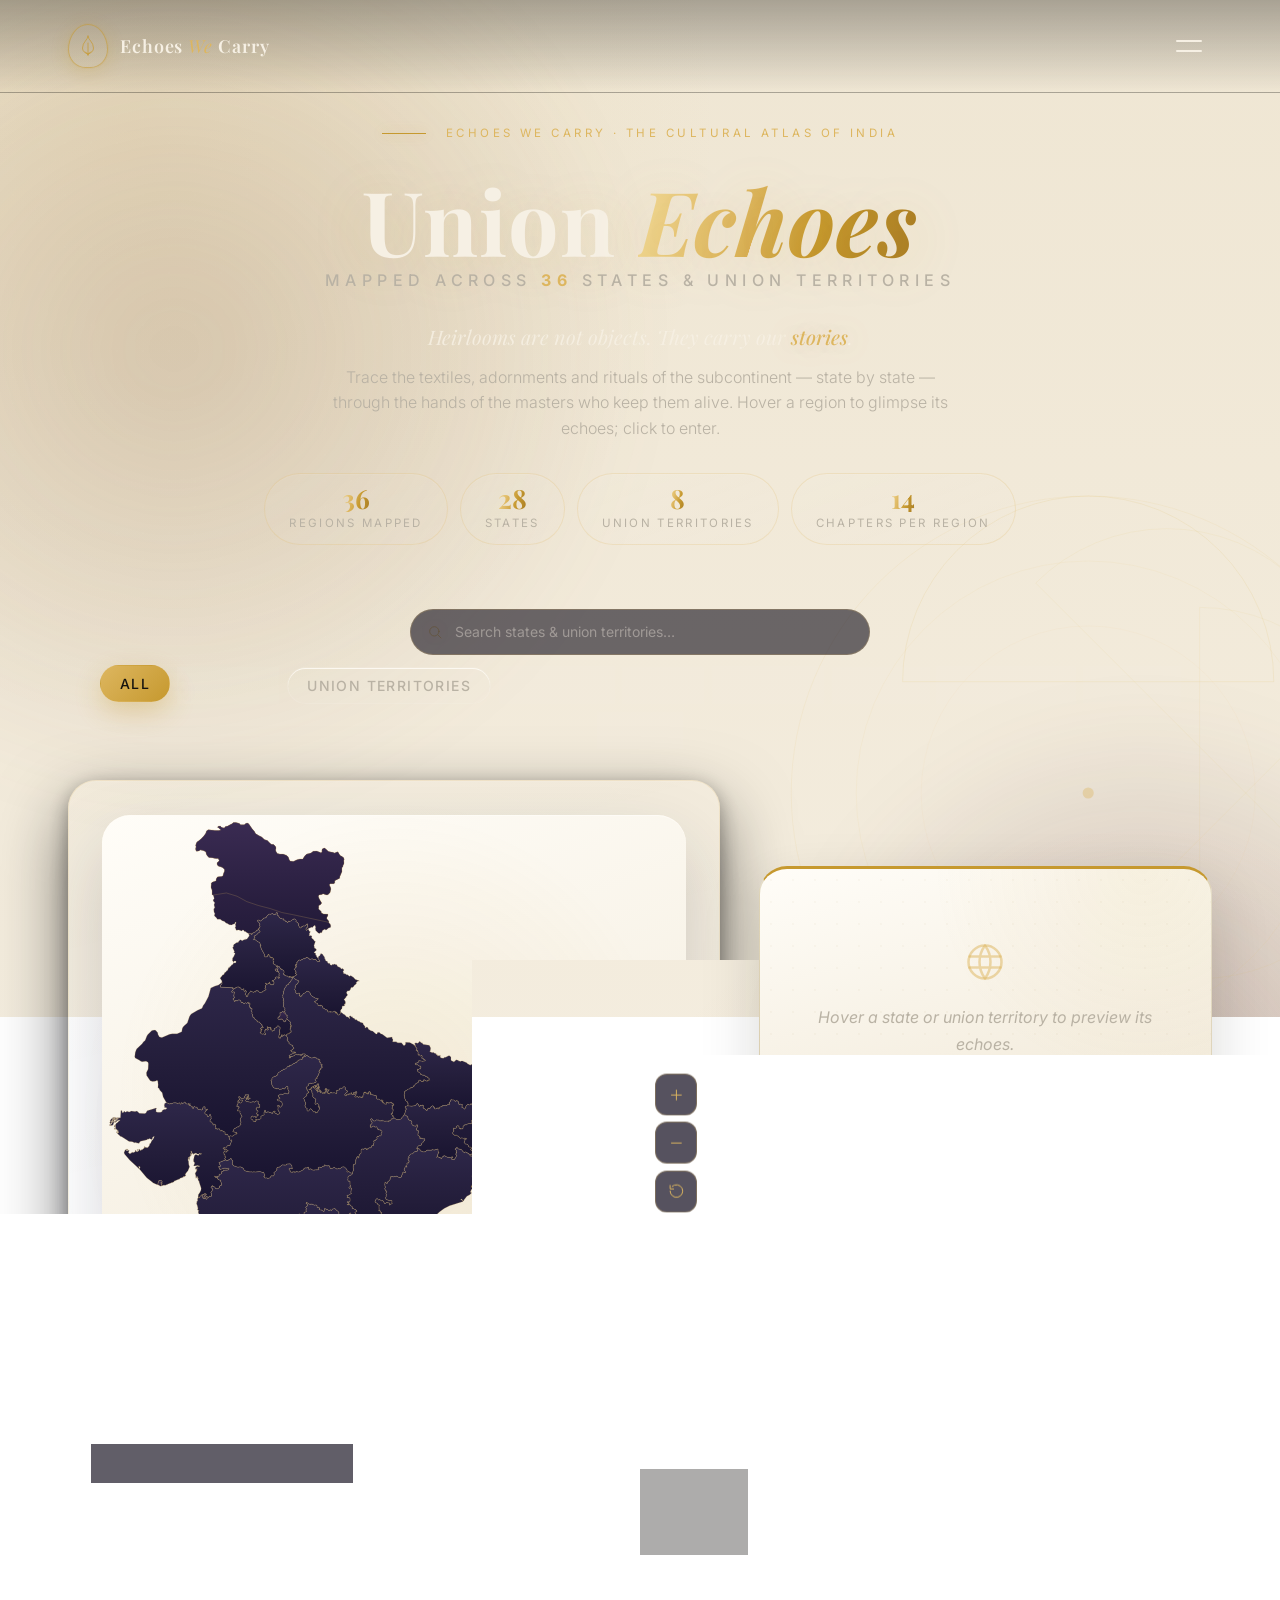
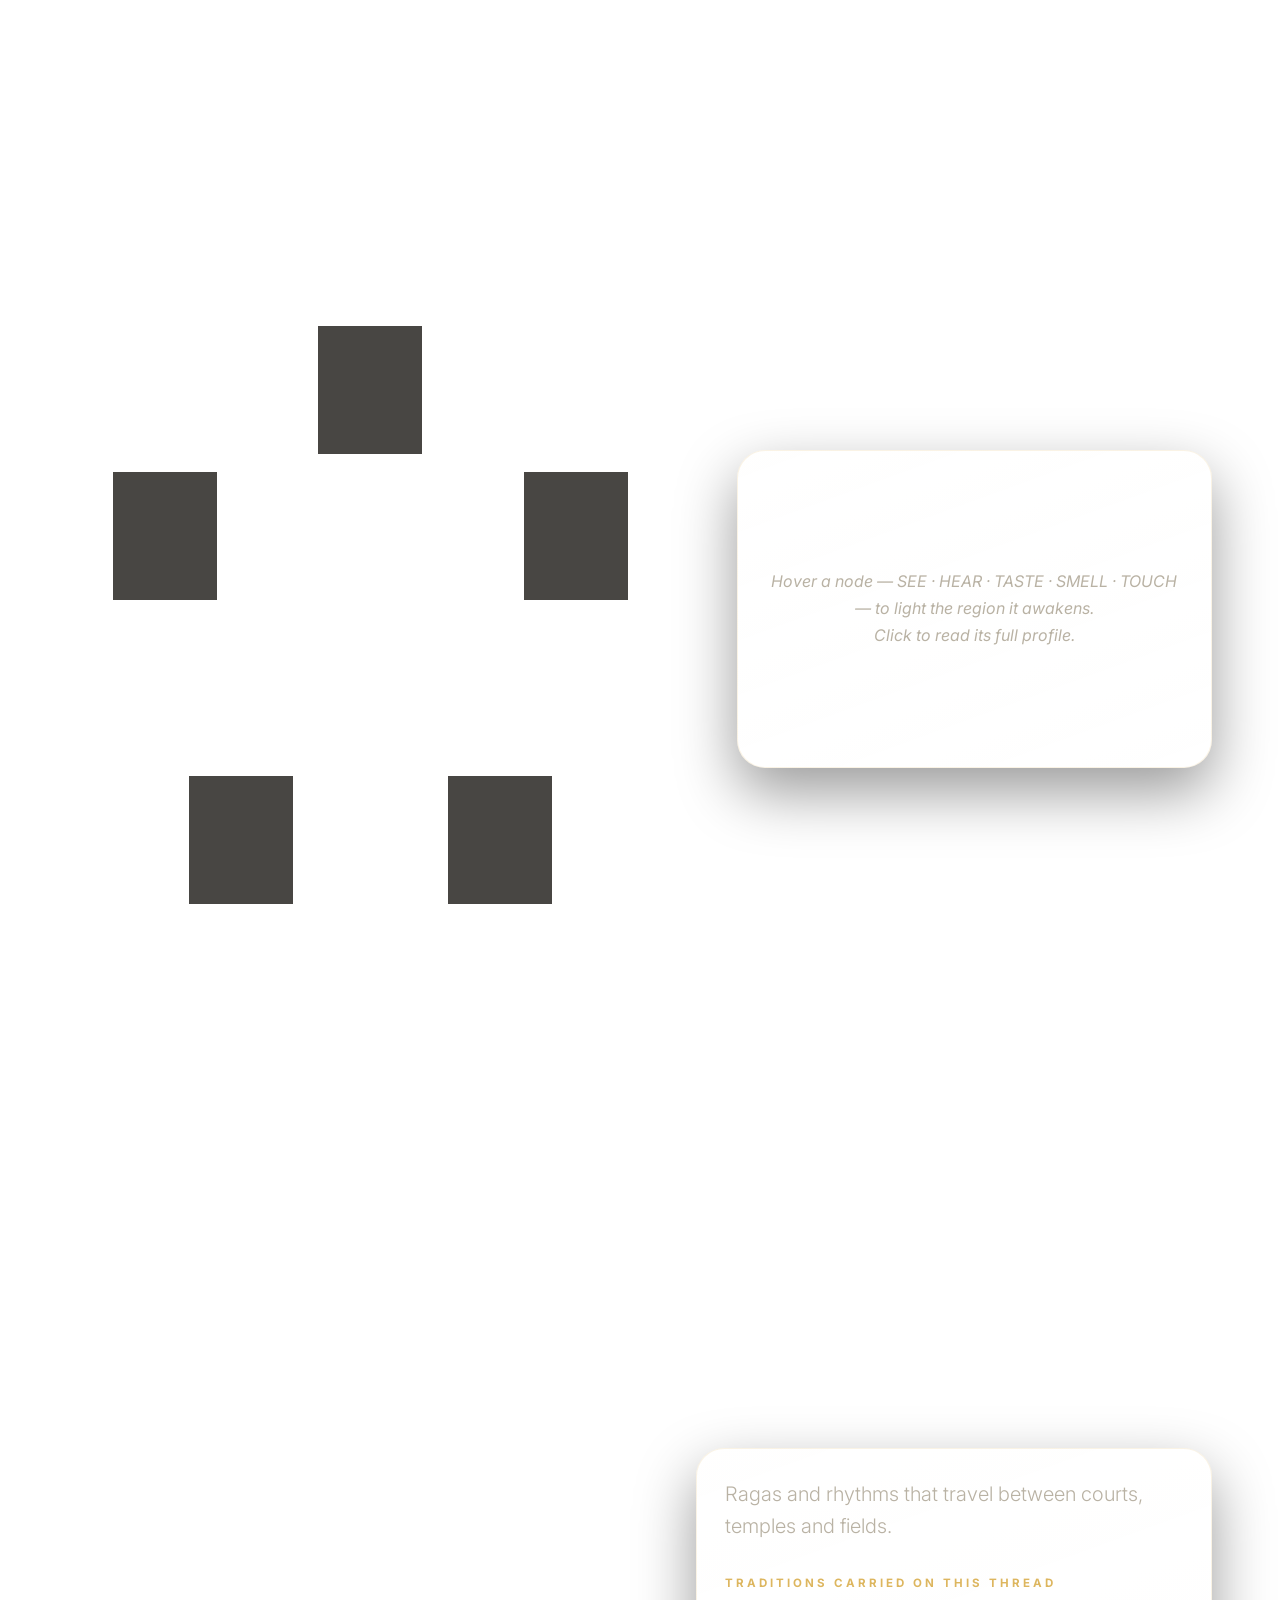
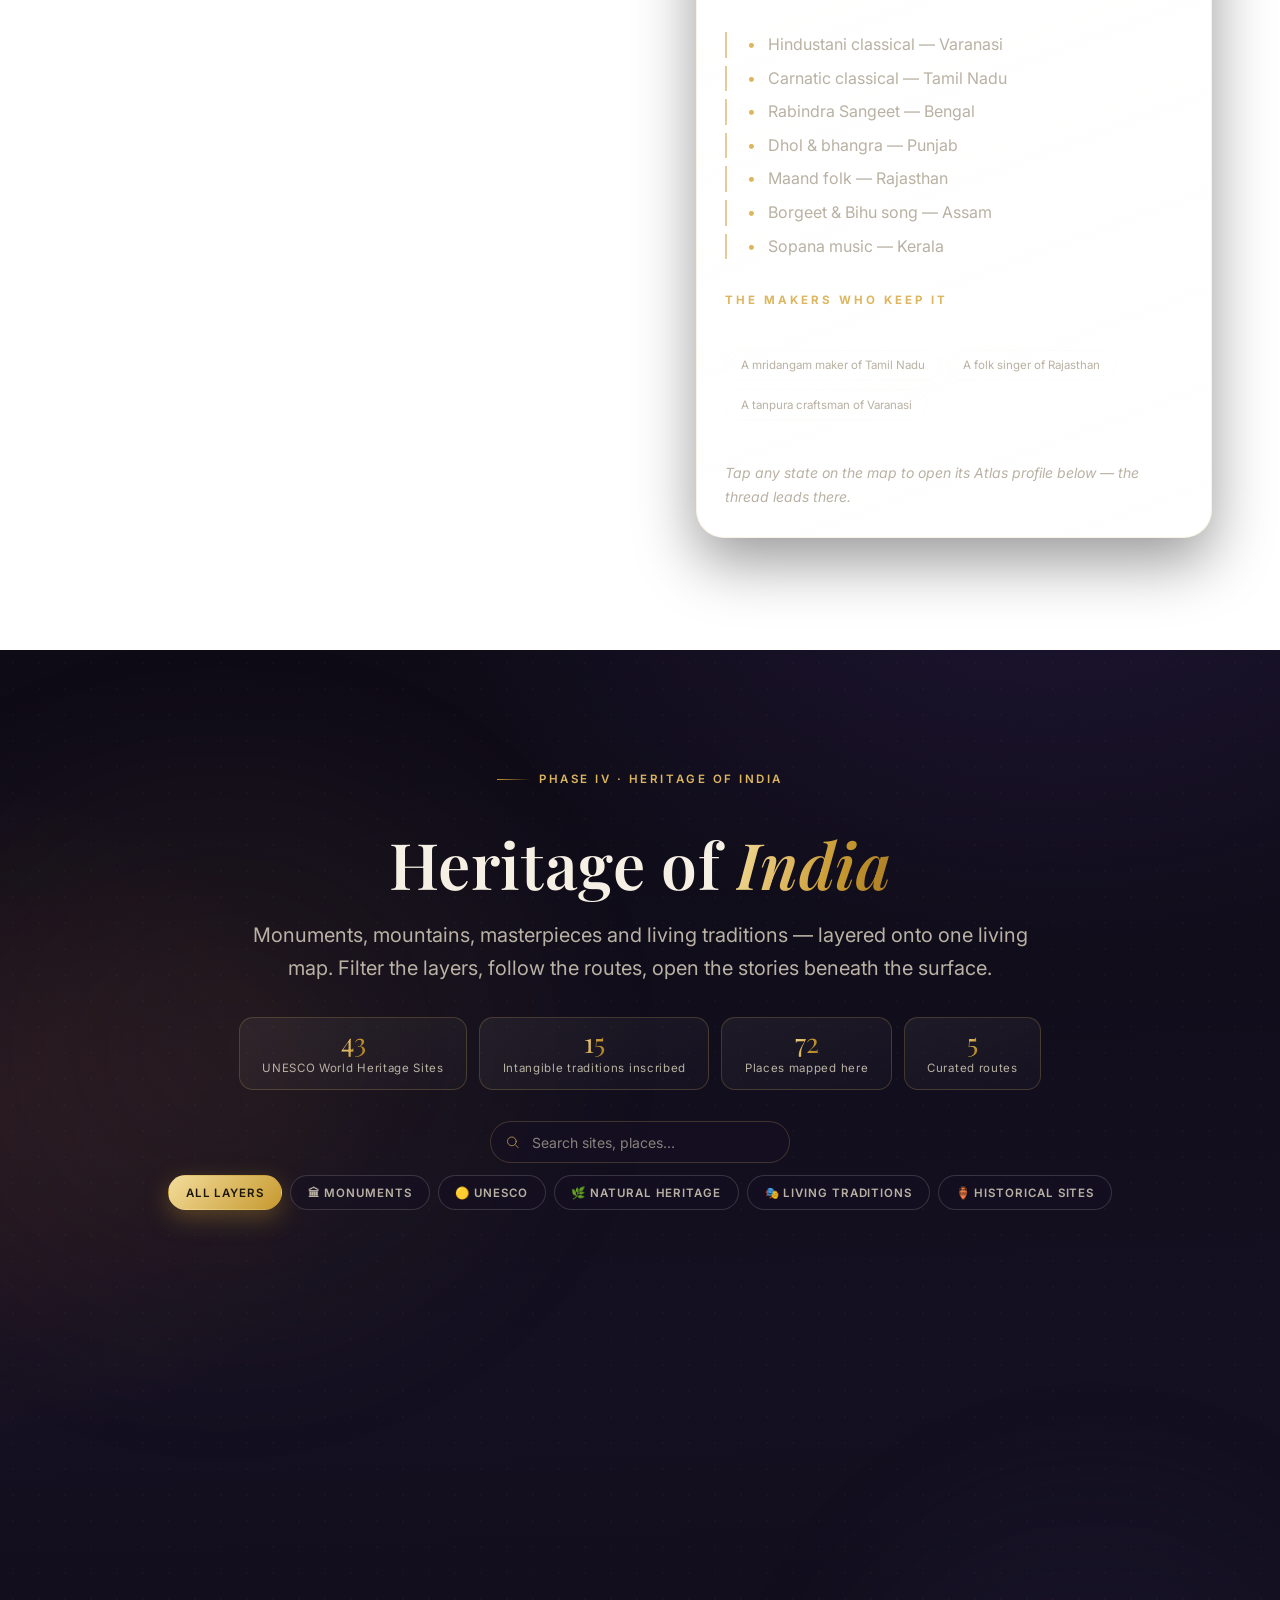
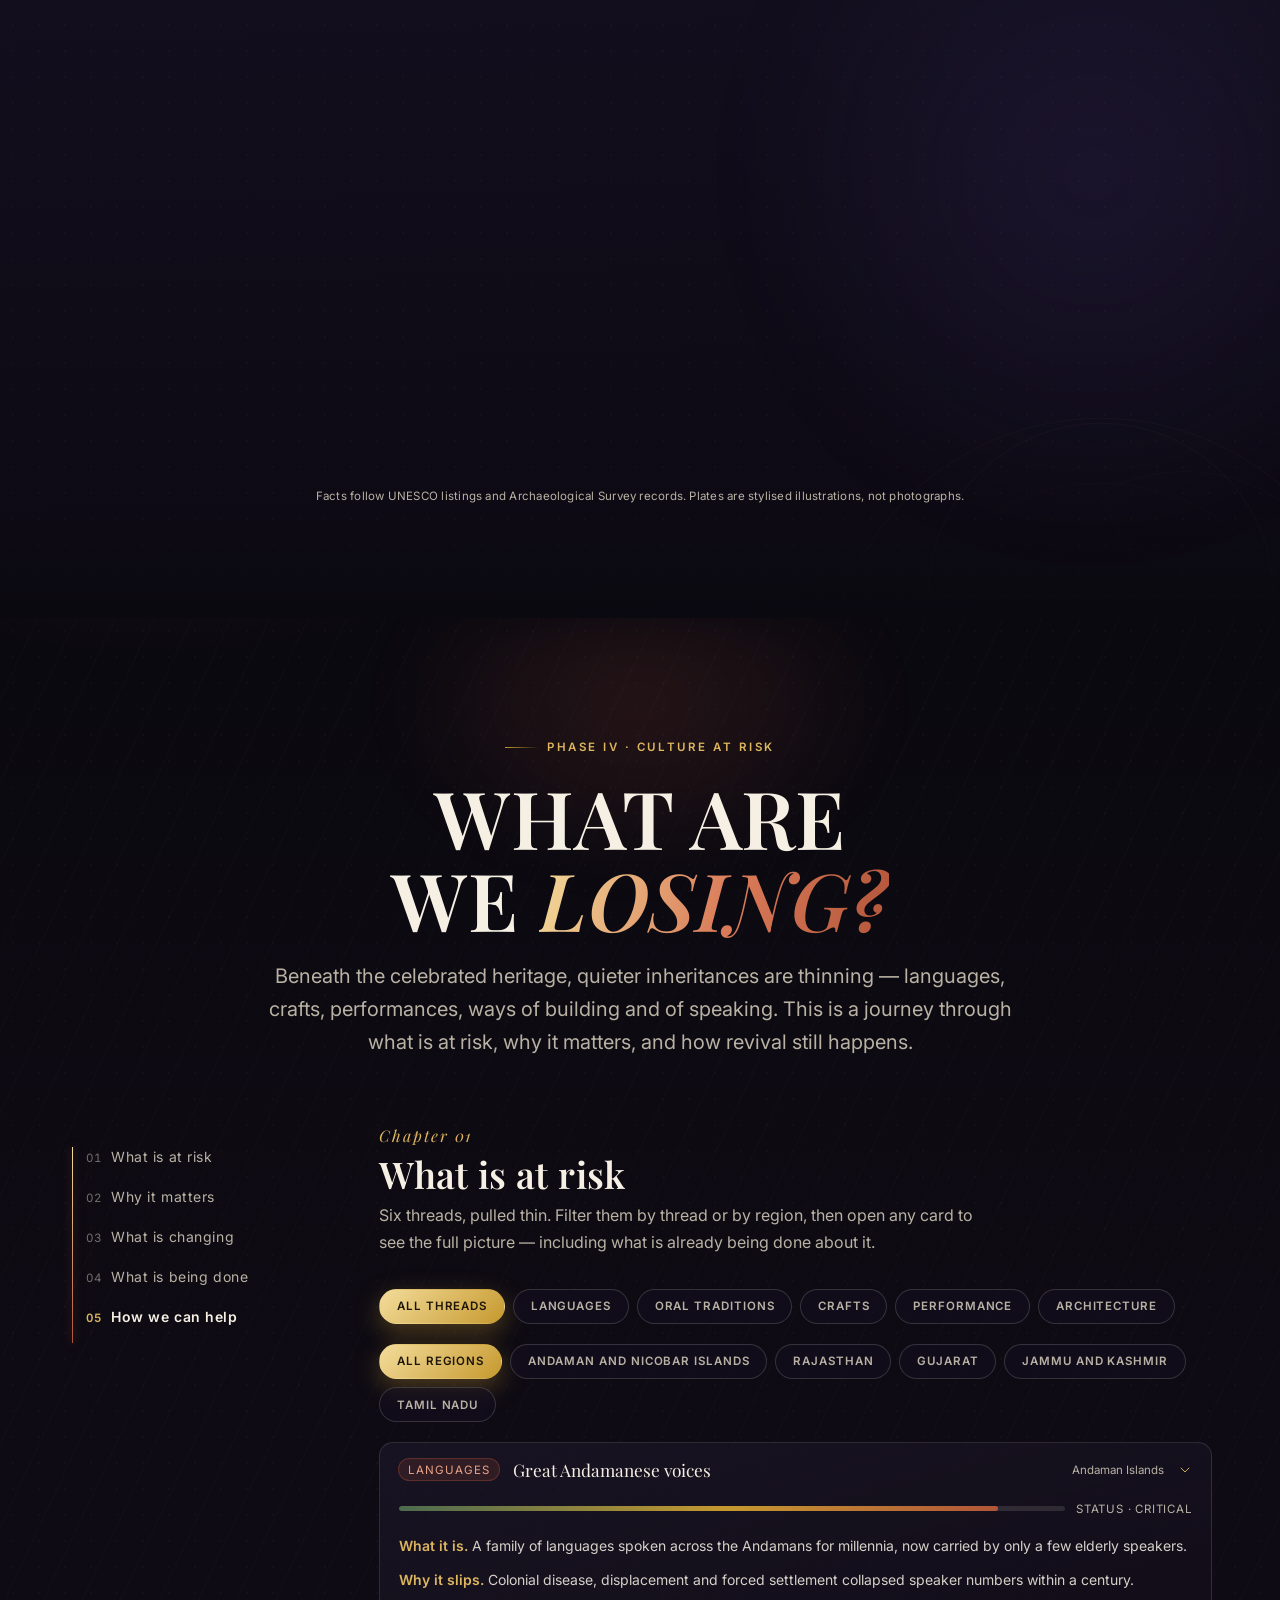
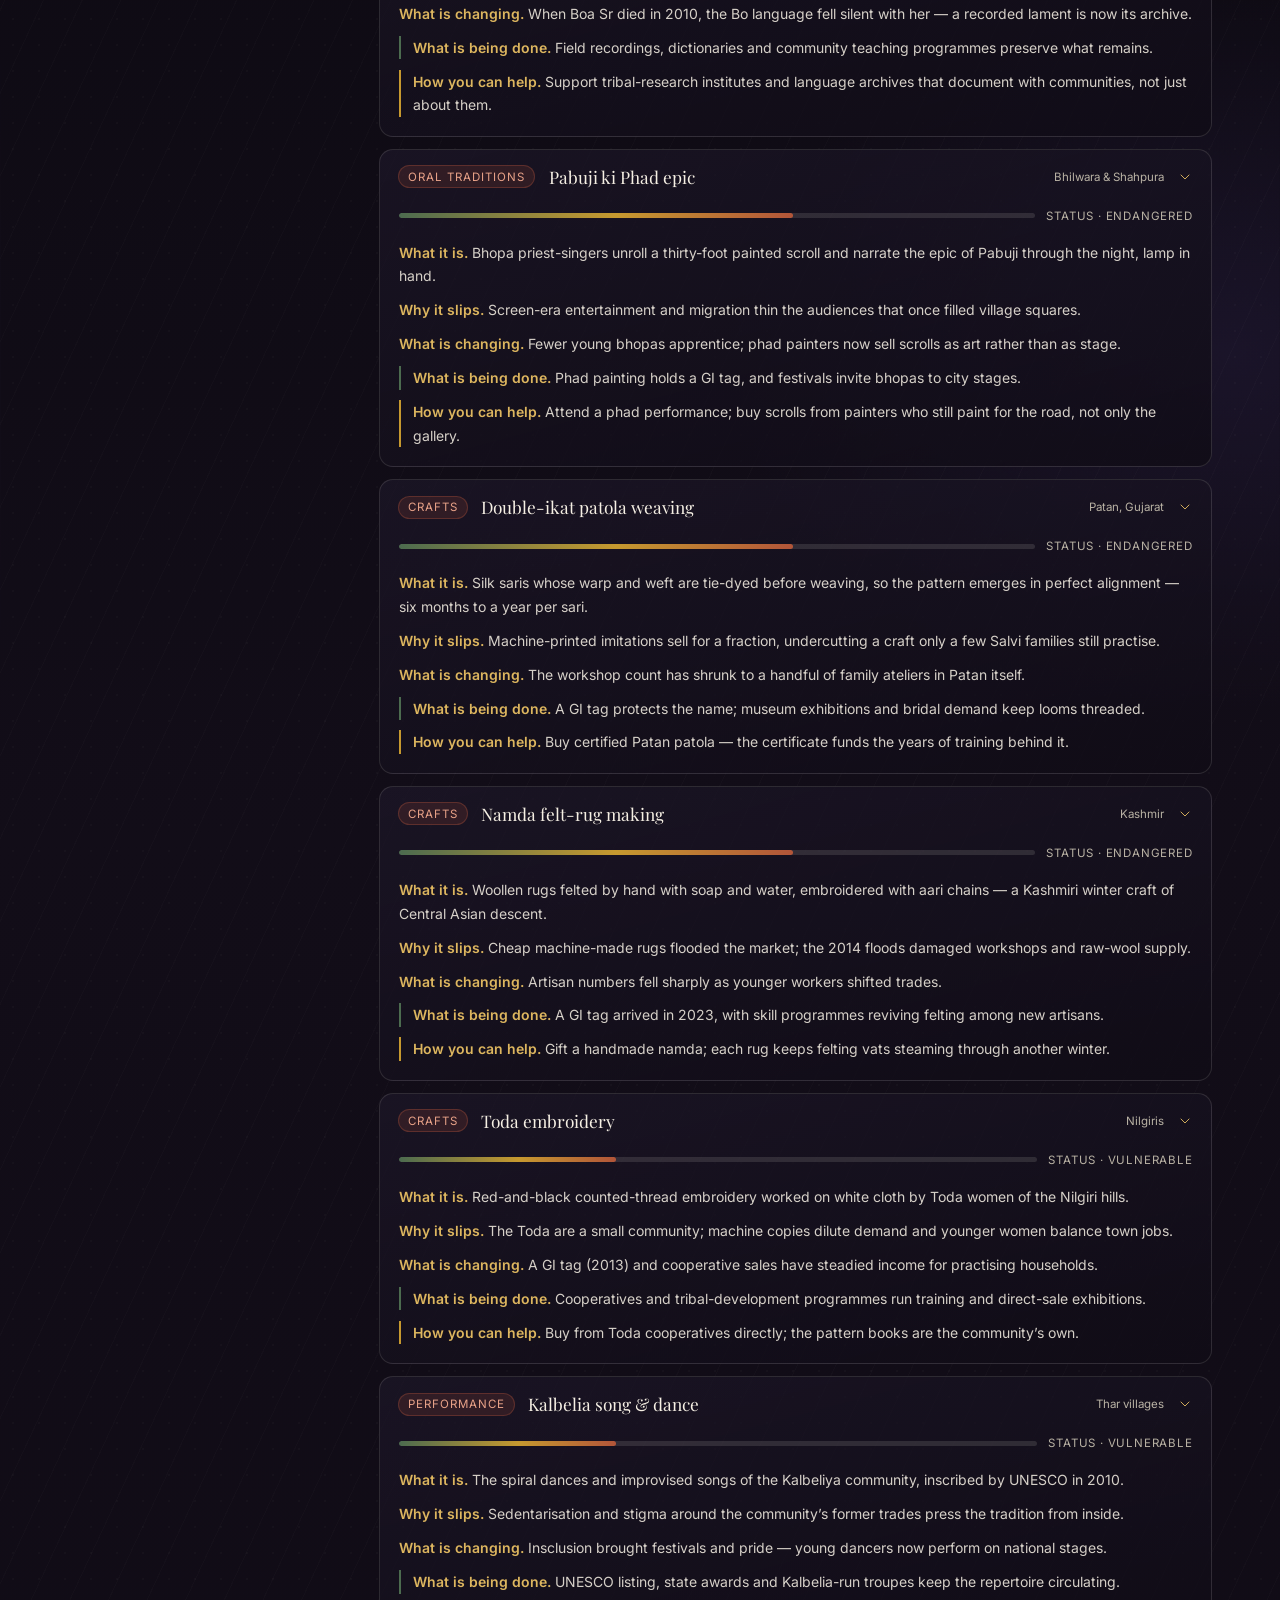
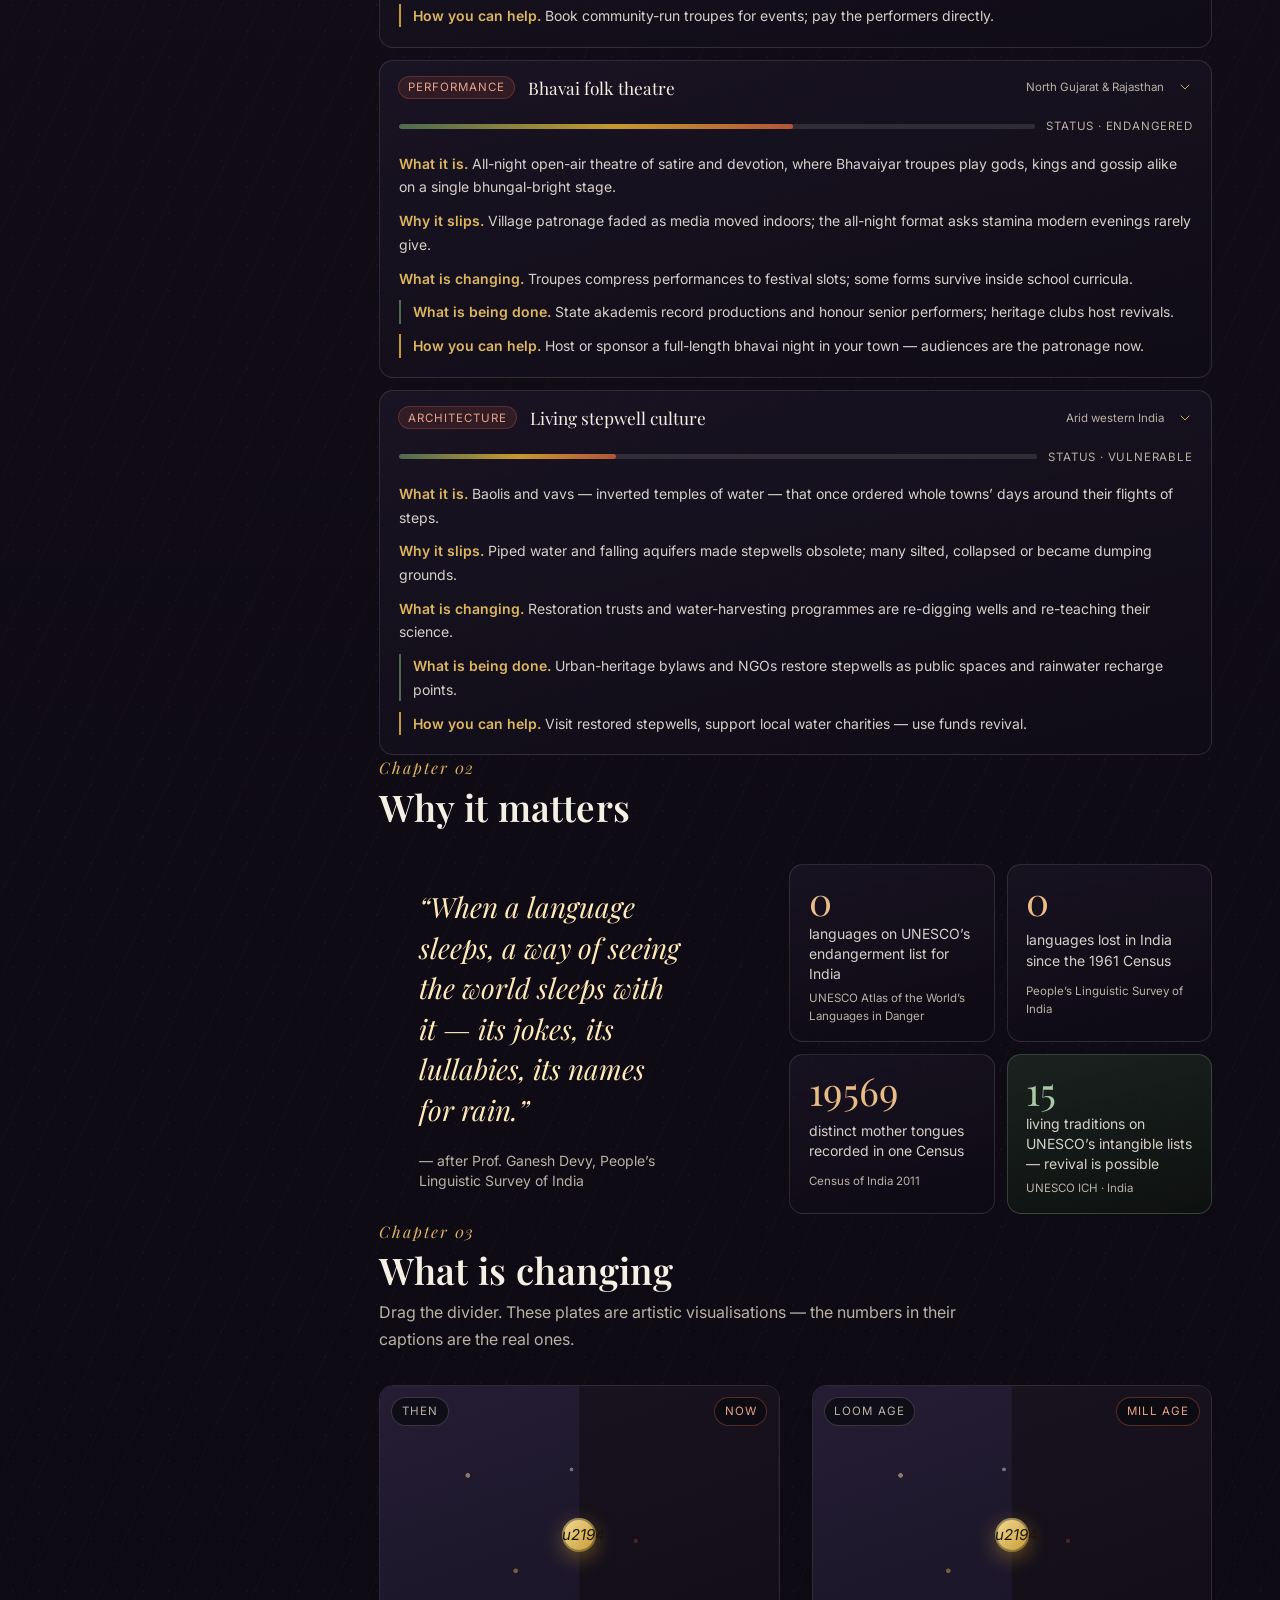
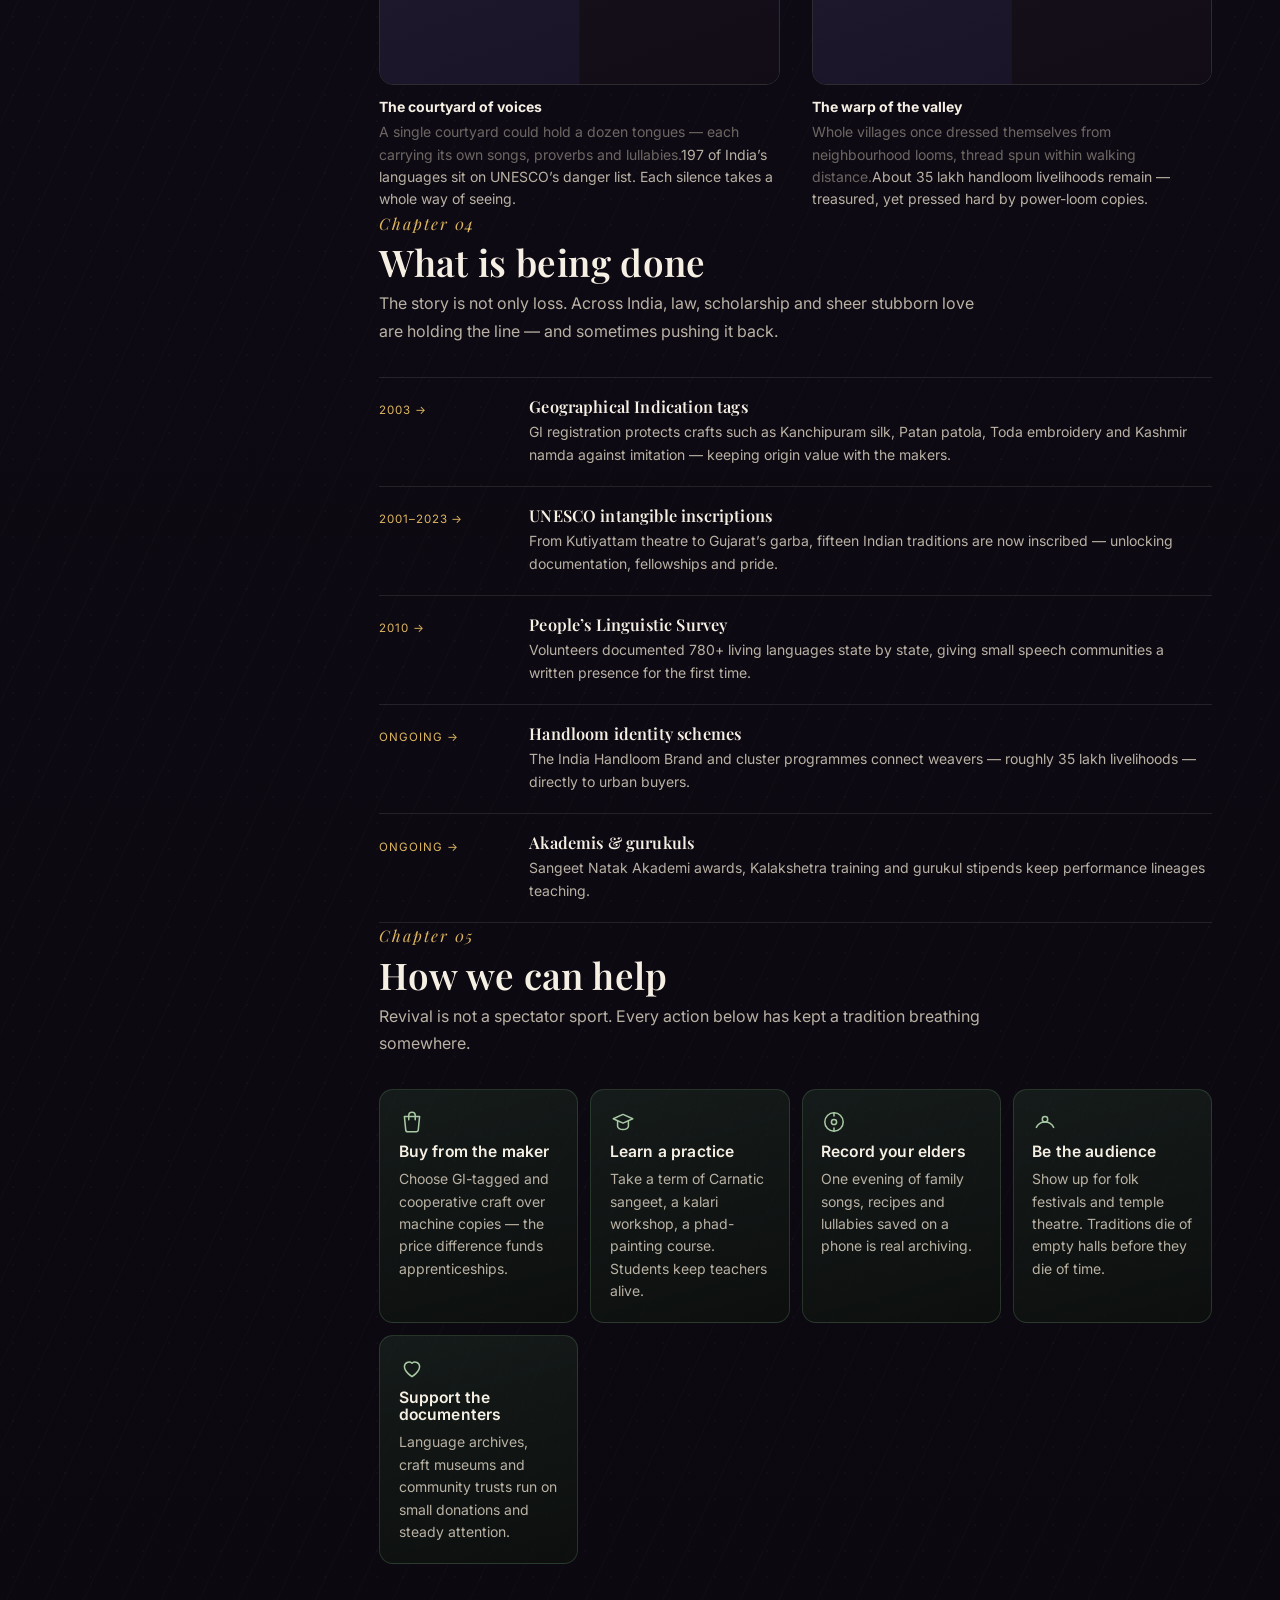
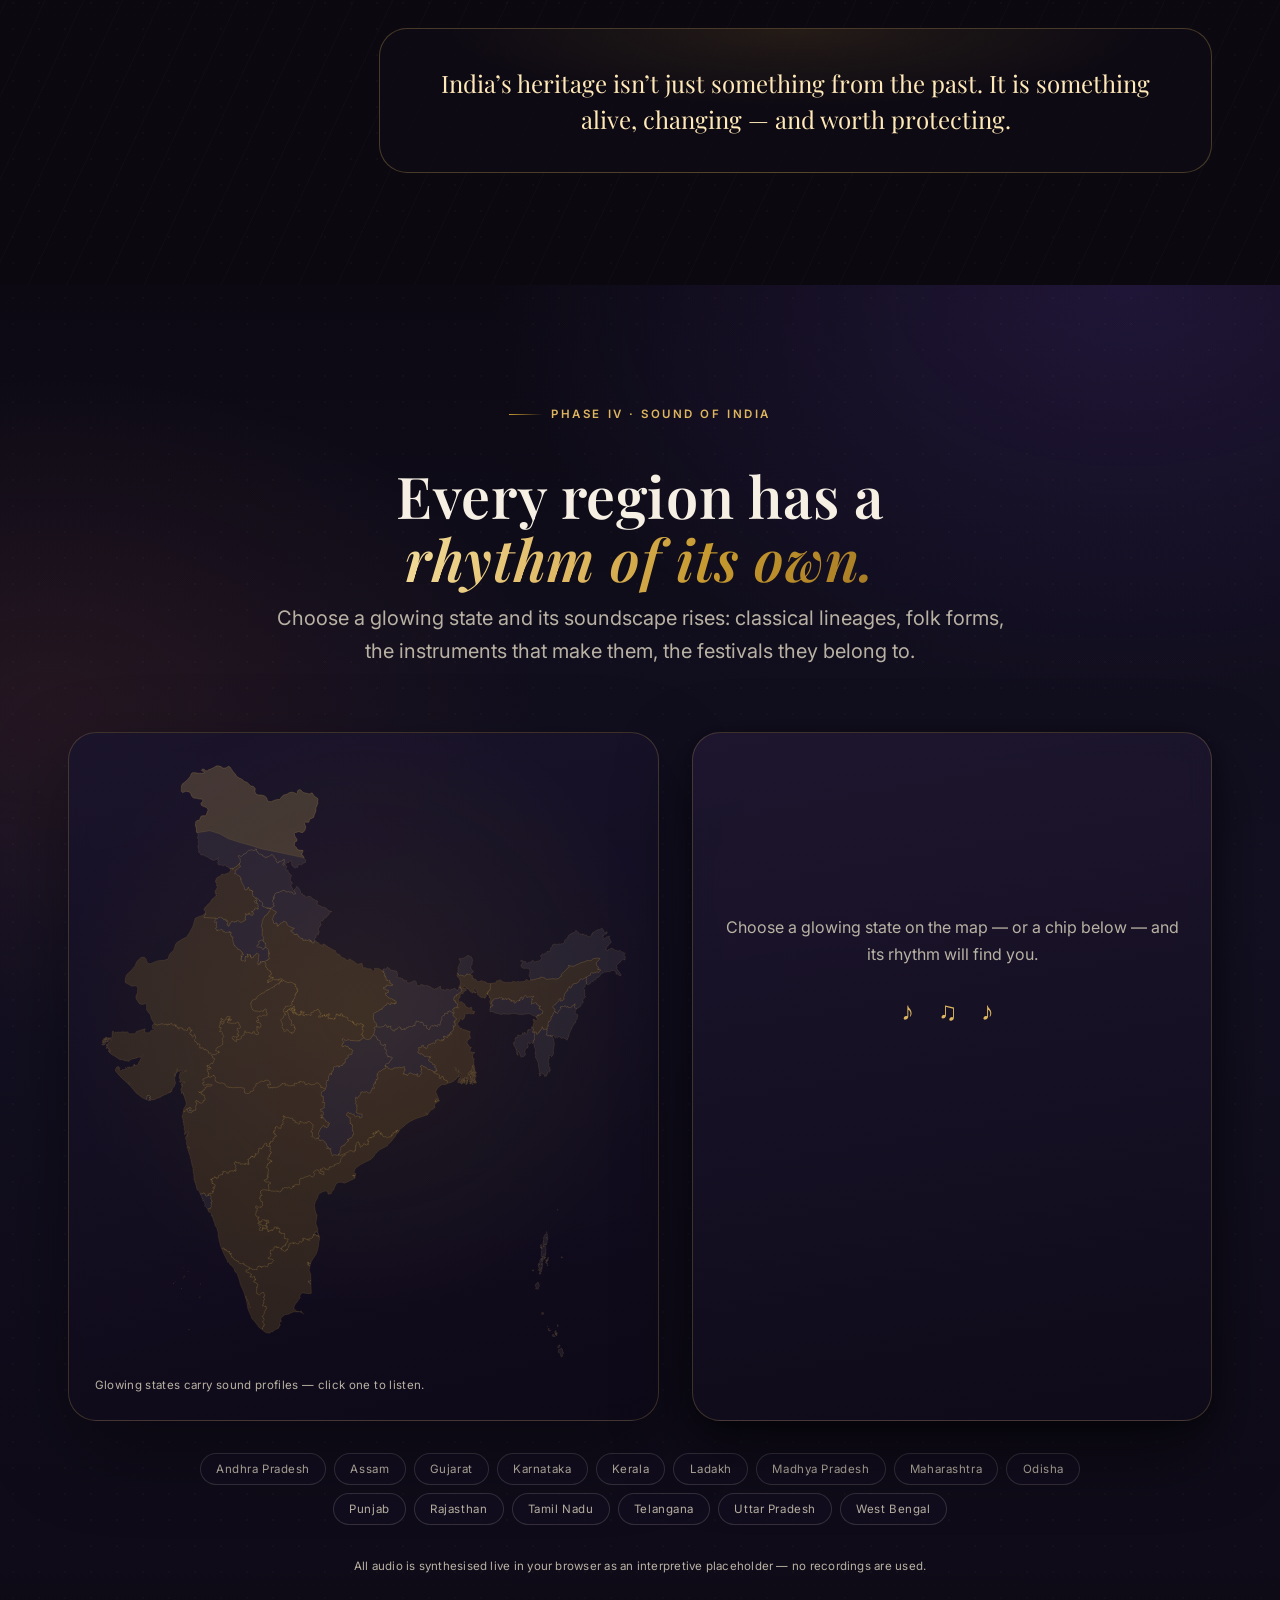
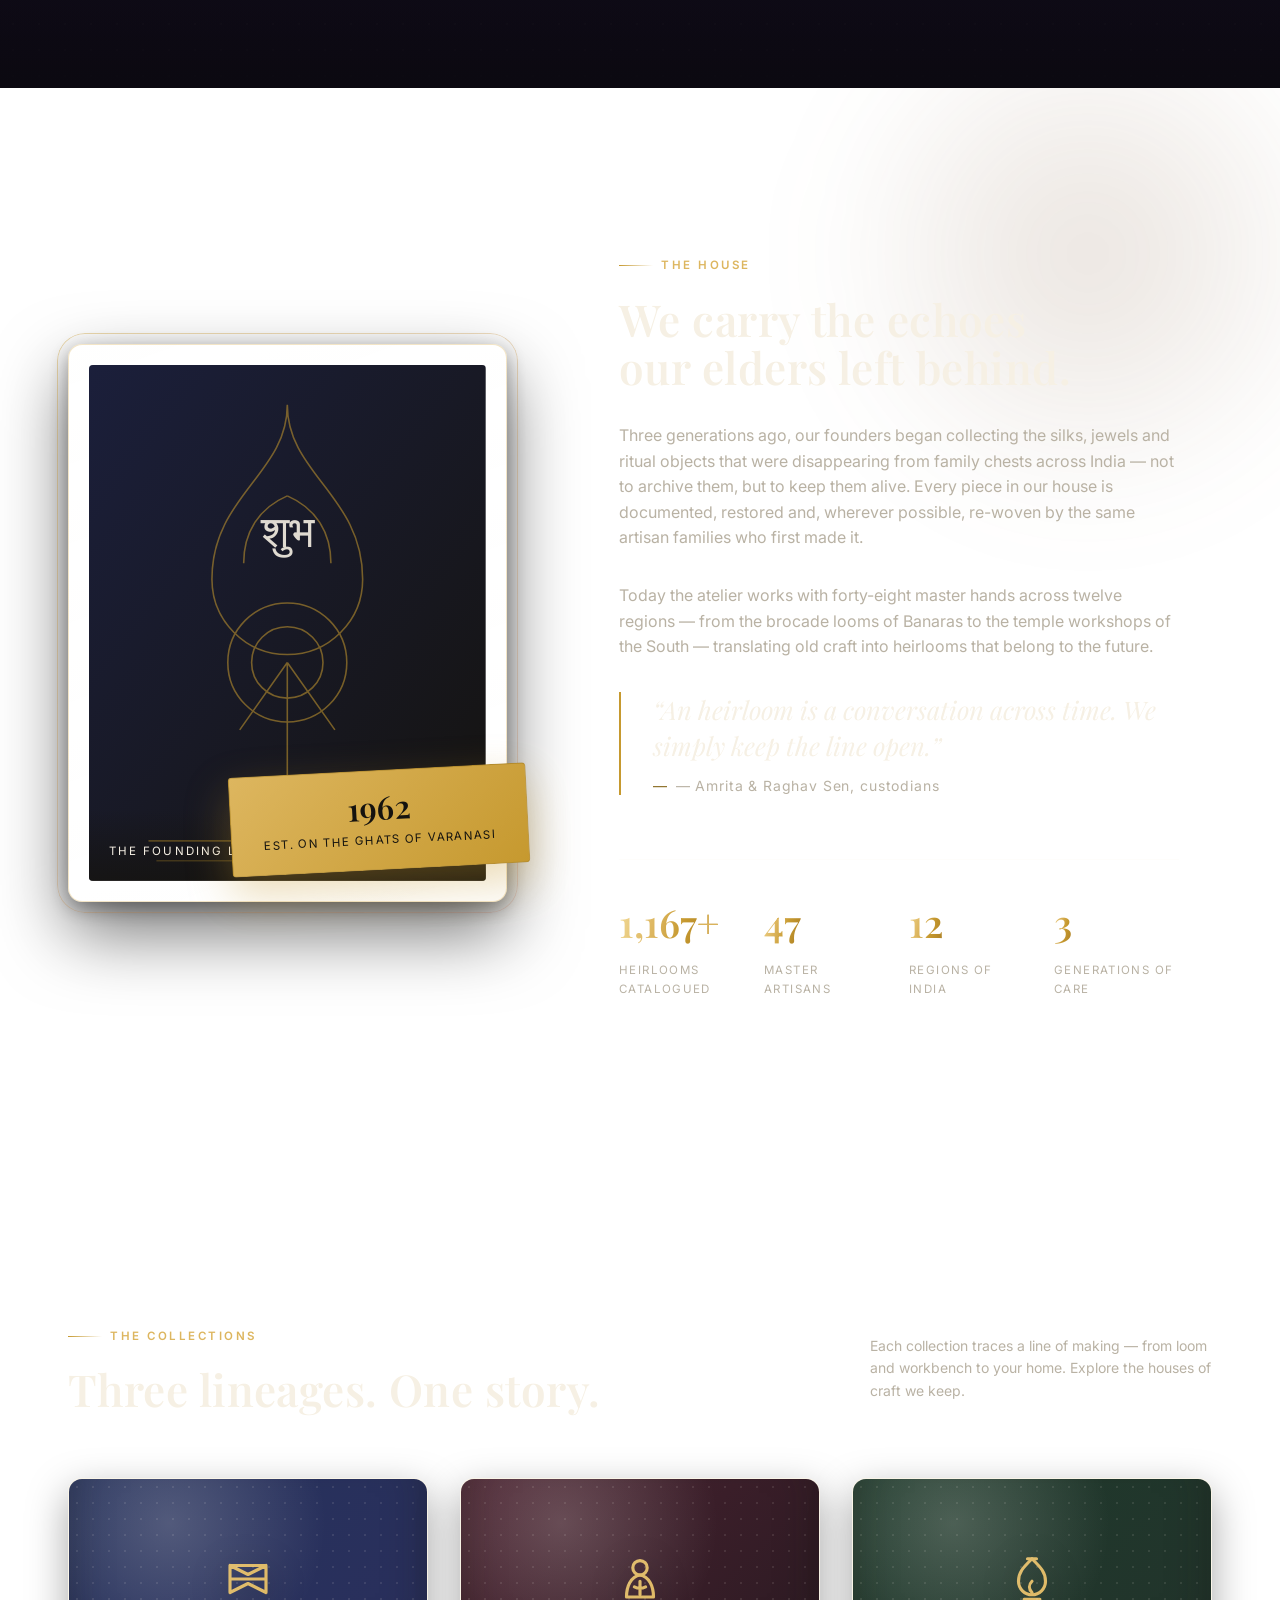
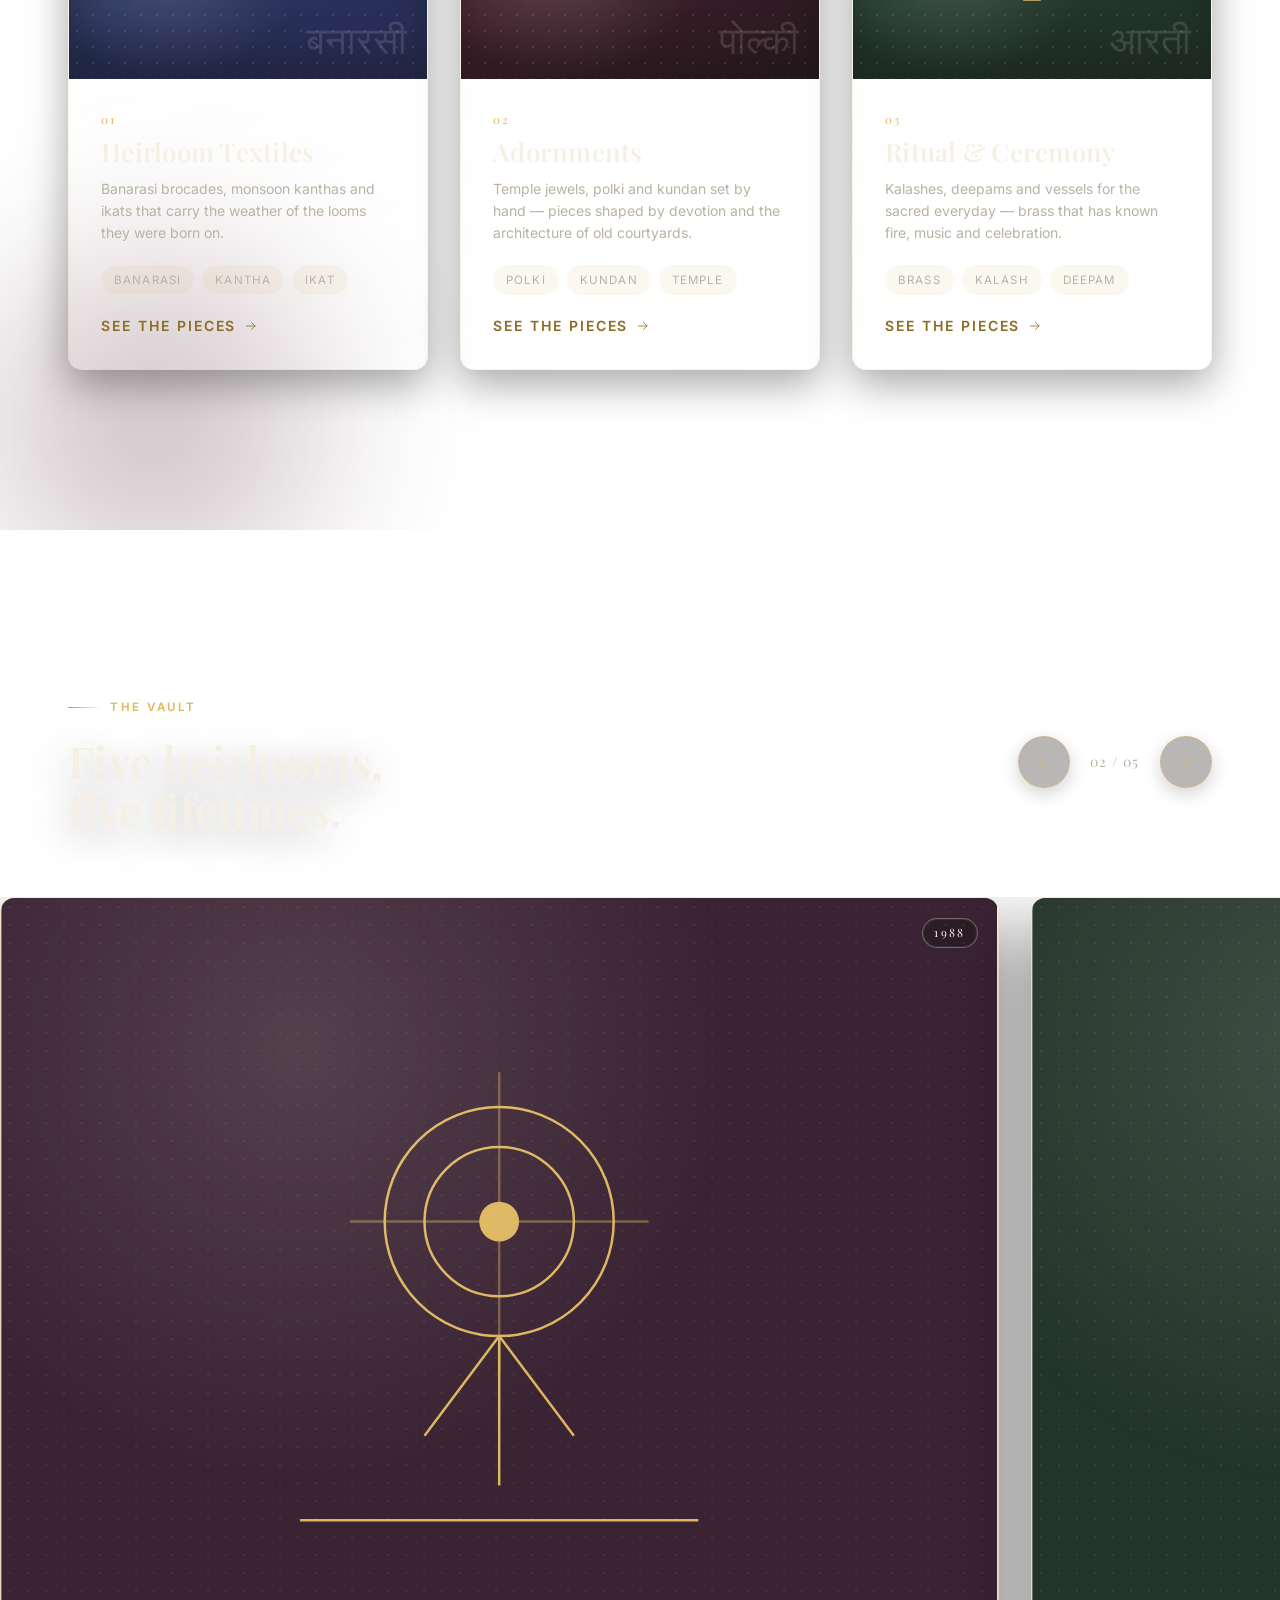
==== commit be0a662d: "Add build your story journey" ====
--- a/index.html
+++ b/index.html
@@ -22,6 +22,7 @@
   <link rel="stylesheet" href="css/experience.css" />
   <link rel="stylesheet" href="css/refinement.css" />
   <link rel="stylesheet" href="css/phase4.css" />
+  <link rel="stylesheet" href="css/phase5.css" />
 </head>
 
 <body id="top">
@@ -63,8 +64,9 @@
           <li><a href="#vault" class="nav-link"><span data-text="The Vault">The Vault</span></a></li>
           <li><a href="#echoes" class="nav-link"><span data-text="Echoes">Echoes</span></a></li>
           <li><a href="#journal" class="nav-link"><span data-text="Journal">Journal</span></a></li>
+          <li><a href="#story" class="nav-link"><span data-text="Your Story">Your Story</span></a></li>
         </ul>
-        <a href="#join" class="btn btn-primary nav__cta">
+        <a href="#story" class="btn btn-primary nav__cta">
           <span>Begin Your Story</span>
           <svg class="icon btn-arrow" viewBox="0 0 24 24"><path d="M4 12h15M13 6l6 6-6 6"/></svg>
         </a>
@@ -93,7 +95,8 @@
         <li style="--i:8"><a href="#vault" class="mobile-link"><span class="mobile-link__num">09</span><span class="mobile-link__txt">The Vault</span></a></li>
         <li style="--i:9"><a href="#echoes" class="mobile-link"><span class="mobile-link__num">10</span><span class="mobile-link__txt">Echoes</span></a></li>
         <li style="--i:10"><a href="#journal" class="mobile-link"><span class="mobile-link__num">11</span><span class="mobile-link__txt">Journal</span></a></li>
-        <li style="--i:11"><a href="#join" class="mobile-link"><span class="mobile-link__num">12</span><span class="mobile-link__txt">Begin Your Story</span></a></li>
+        <li style="--i:11"><a href="#join" class="mobile-link"><span class="mobile-link__num">12</span><span class="mobile-link__txt">The Correspondence</span></a></li>
+        <li style="--i:12"><a href="#story" class="mobile-link"><span class="mobile-link__num">13</span><span class="mobile-link__txt">Begin Your Story</span></a></li>
       </ul>
     </nav>
   </div>
@@ -879,6 +882,270 @@
         </div>
       </div>
     </section>
+<!-- ============ PHASE 5 · BEGIN YOUR STORY ============ -->
+    <section class="bys" id="story" aria-label="Begin Your Story - build the cultural journey you will carry">
+      <div class="bys__bg" aria-hidden="true">
+        <div class="bys__aurora"></div>
+        <div class="bys__grain"></div>
+        <svg class="bys__motif" viewBox="0 0 800 800" preserveAspectRatio="xMidYMid slice" focusable="false">
+          <g fill="none" stroke="currentColor">
+            <circle cx="400" cy="400" r="330" opacity="0.35" />
+            <circle cx="400" cy="400" r="255" opacity="0.26" />
+            <circle cx="400" cy="400" r="180" opacity="0.18" />
+            <circle cx="400" cy="400" r="105" opacity="0.12" />
+            <path d="M400 70 a 200 200 0 0 1 200 200 l -400 0 a 200 200 0 0 1 200 -200 Z" opacity="0.4" />
+            <path d="M400 70 a 200 200 0 0 1 200 200 l -400 0 a 200 200 0 0 1 200 -200 Z" opacity="0.25" transform="rotate(45 400 400)" />
+            <path d="M400 70 a 200 200 0 0 1 200 200 l -400 0 a 200 200 0 0 1 200 -200 Z" opacity="0.25" transform="rotate(90 400 400)" />
+            <path d="M400 70 a 200 200 0 0 1 200 200 l -400 0 a 200 200 0 0 1 200 -200 Z" opacity="0.25" transform="rotate(135 400 400)" />
+            <circle cx="400" cy="400" r="7" fill="currentColor" stroke="none" />
+          </g>
+        </svg>
+      </div>
+
+      <!-- 0 · Cinematic intro -->
+      <header class="bys-hero" id="bys-hero">
+        <div class="container bys-hero__inner">
+          <p class="bys-eyebrow"><span class="bys-eyebrow__line" aria-hidden="true"></span>Phase Five &middot; The Finale</p>
+          <h1 class="bys-hero__title">Begin Your <em>Story</em></h1>
+          <p class="bys-hero__subtitle">You have explored the echoes.<br /><strong>Now choose the one you will carry.</strong></p>
+
+          <div class="bys-hero__capsule" aria-hidden="true">
+            <span data-cap="region">Region</span><i></i>
+            <span data-cap="tradition">Tradition</span><i></i>
+            <span data-cap="craft">Craft</span><i></i>
+            <span data-cap="sound">Sound</span><i></i>
+            <span data-cap="story">Story</span>
+          </div>
+
+          <button class="bys-btn bys-btn--gold bys-begin" id="bys-begin" type="button">
+            <span>Begin the journey</span>
+            <svg class="icon bys-begin__arrow" viewBox="0 0 24 24" aria-hidden="true"><path d="M4 12h15M13 6l6 6-6 6"/></svg>
+          </button>
+
+          <p class="bys-hero__hint">Five choices, one golden thread, and the story only you can carry.</p>
+        </div>
+      </header>
+
+      <!-- 1·5 The journey board -->
+      <div class="bys-journey" id="bys-journey">
+        <div class="bys-rail" id="bys-rail" aria-hidden="true">
+          <svg class="bys-thread" id="bys-thread" viewBox="0 0 100 1000" preserveAspectRatio="none" focusable="false">
+            <path id="bys-path" class="bys-thread__path" pathLength="100" stroke-dasharray="100 100" d=""/>
+            <path id="bys-path-glow" class="bys-thread__glow" pathLength="100" d=""/>
+          </svg>
+          <i class="bys-thread__particle" data-i="0"></i>
+          <i class="bys-thread__particle" data-i="1"></i>
+          <i class="bys-thread__particle" data-i="2"></i>
+          <i class="bys-thread__particle" data-i="3"></i>
+          <i class="bys-thread__particle" data-i="4"></i>
+          <i class="bys-thread__particle" data-i="5"></i>
+        </div>
+
+        <!-- progress stepper -->
+        <nav class="bys-stepper" id="bys-stepper" aria-label="The five chapters of your journey">
+          <button type="button" class="bys-stepper__item" data-goto="region" aria-current="true">
+            <span class="bys-stepper__num">01</span><span class="bys-stepper__label">Region</span>
+            <span class="bys-stepper__pick" data-stepper-pick="region"></span>
+          </button>
+          <button type="button" class="bys-stepper__item" data-goto="tradition">
+            <span class="bys-stepper__num">02</span><span class="bys-stepper__label">Tradition</span>
+            <span class="bys-stepper__pick" data-stepper-pick="tradition"></span>
+          </button>
+          <button type="button" class="bys-stepper__item" data-goto="craft">
+            <span class="bys-stepper__num">03</span><span class="bys-stepper__label">Craft</span>
+            <span class="bys-stepper__pick" data-stepper-pick="craft"></span>
+          </button>
+          <button type="button" class="bys-stepper__item" data-goto="sound">
+            <span class="bys-stepper__num">04</span><span class="bys-stepper__label">Sound</span>
+            <span class="bys-stepper__pick" data-stepper-pick="sound"></span>
+          </button>
+          <button type="button" class="bys-stepper__item" data-goto="story">
+            <span class="bys-stepper__num">05</span><span class="bys-stepper__label">Story</span>
+            <span class="bys-stepper__pick" data-stepper-pick="story"></span>
+          </button>
+        </nav>
+<!-- CHAPTER 1 · REGION -->
+        <article class="bys-step" id="bys-step-region" data-step="region" aria-labelledby="bys-step-region-h">
+          <div class="container bys-step__inner">
+            <p class="bys-step__num">Chapter 01</p>
+            <h2 class="bys-step__title" id="bys-step-region-h">Choose the region <em>whose earth you know.</em></h2>
+            <p class="bys-step__lede">Light a state on the map. Everything you carry from here begins on that ground — its sky, its looms, its songs.</p>
+
+            <div class="bys-region-stage">
+              <figure class="bys-region-map" id="bys-region-map" aria-label="Map of India — choose a region to carry"></figure>
+              <div class="bys-region-chips" id="bys-region-chips" role="group" aria-label="Choose a region from the list"></div>
+            </div>
+
+            <div class="bys-selected" id="bys-sel-region" role="status" aria-live="polite"></div>
+
+            <div class="bys-step__actions">
+              <button class="bys-btn bys-btn--ghost" type="button" data-back="region" disabled>Back</button>
+              <button class="bys-btn bys-btn--gold bys-next" type="button" data-next="tradition" disabled>
+                <span>Carry this forward</span>
+                <svg class="icon bys-next__arrow" viewBox="0 0 24 24" aria-hidden="true"><path d="M4 12h15M13 6l6 6-6 6"/></svg>
+              </button>
+            </div>
+          </div>
+        </article>
+
+        <!-- CH 2 · TRADITION -->
+        <article class="bys-step" id="bys-step-tradition" data-step="tradition" aria-labelledby="bys-step-tradition-h">
+          <div class="container bys-step__inner">
+            <p class="bys-step__num">Chapter 02</p>
+            <h2 class="bys-step__title" id="bys-step-tradition-h">Choose the <em>tradition</em> that moves you.</h2>
+            <p class="bys-step__lede">From <span class="bys-step__lede-strong" data-lede="region">your region</span>, these are the living practices — dance, music, festival. Pick the one you would carry with you.</p>
+
+            <div class="bys-options bys-options--cards" id="bys-options-tradition" role="group" aria-label="Choose a tradition"></div>
+
+            <div class="bys-selected" id="bys-sel-tradition" role="status" aria-live="polite"></div>
+
+            <div class="bys-step__actions">
+              <button class="bys-btn bys-btn--ghost" type="button" data-back="tradition">Back</button>
+              <button class="bys-btn bys-btn--gold bys-next" type="button" data-next="craft" disabled>
+                <span>Keep this tradition</span>
+                <svg class="icon bys-next__arrow" viewBox="0 0 24 24" aria-hidden="true"><path d="M4 12h15M13 6l6 6-6 6"/></svg>
+              </button>
+            </div>
+          </div>
+        </article>
+
+        <!-- CH 3 · CRAFT -->
+        <article class="bys-step" id="bys-step-craft" data-step="craft" aria-labelledby="bys-step-craft-h">
+          <div class="bys-weave" aria-hidden="true"><span class="bys-weave__thread"></span><span class="bys-weave__thread bys-weave__thread--2"></span></div>
+          <div class="container bys-step__inner">
+            <p class="bys-step__num">Chapter 03</p>
+            <h2 class="bys-step__title" id="bys-step-craft-h">Choose the <em>craft</em> you will hold.</h2>
+            <p class="bys-step__lede">Each object carries a place in its grain and glaze. Choose one to add its texture to your thread.</p>
+
+            <div class="bys-options bys-options--cards" id="bys-options-craft" role="group" aria-label="Choose a craft"></div>
+
+            <div class="bys-selected" id="bys-sel-craft" role="status" aria-live="polite"></div>
+
+            <div class="bys-step__actions">
+              <button class="bys-btn bys-btn--ghost" type="button" data-back="craft">Back</button>
+              <button class="bys-btn bys-btn--gold bys-next" type="button" data-next="sound" disabled>
+                <span>Thread the craft in</span>
+                <svg class="icon bys-next__arrow" viewBox="0 0 24 24" aria-hidden="true"><path d="M4 12h15M13 6l6 6-6 6"/></svg>
+              </button>
+            </div>
+          </div>
+        </article>
+
+        <!-- CH 4 · SOUND -->
+        <article class="bys-step" id="bys-step-sound" data-step="sound" aria-labelledby="bys-step-sound-h">
+          <div class="container bys-step__inner">
+            <p class="bys-step__num">Chapter 04</p>
+            <h2 class="bys-step__title" id="bys-step-sound-h">Choose the <em>sound</em> that lingers.</h2>
+            <p class="bys-step__lede">A rhythm from your region — or an echo from across India. Tap a card to hear a synthesised whisper, then choose.</p>
+
+            <div class="bys-options bys-options--sounds" id="bys-options-sound" role="group" aria-label="Choose a sound"></div>
+
+            <div class="bys-selected" id="bys-sel-sound" role="status" aria-live="polite"></div>
+
+            <div class="bys-step__actions">
+              <button class="bys-btn bys-btn--ghost" type="button" data-back="sound">Back</button>
+              <button class="bys-btn bys-btn--gold bys-next" type="button" data-next="story" disabled>
+                <span>Keep this rhythm</span>
+                <svg class="icon bys-next__arrow" viewBox="0 0 24 24" aria-hidden="true"><path d="M4 12h15M13 6l6 6-6 6"/></svg>
+              </button>
+            </div>
+          </div>
+        </article>
+
+        <!-- CH 5 · STORY -->
+        <article class="bys-step" id="bys-step-story" data-step="story" aria-labelledby="bys-step-story-h">
+          <div class="container bys-step__inner">
+            <p class="bys-step__num">Chapter 05</p>
+            <h2 class="bys-step__title" id="bys-step-story-h">Choose the <em>story</em> you will tell.</h2>
+            <p class="bys-step__lede">These are the echoes we have met on this site. The one you choose becomes the heart of what you carry.</p>
+
+            <div class="bys-options bys-options--cards" id="bys-options-story" role="group" aria-label="Choose a story"></div>
+
+            <div class="bys-selected" id="bys-sel-story" role="status" aria-live="polite"></div>
+
+            <div class="bys-step__actions">
+              <button class="bys-btn bys-btn--ghost" type="button" data-back="story">Back</button>
+              <a class="bys-btn bys-btn--gold bys-next bys-next--link" id="bys-seal" href="#your-echo" aria-disabled="true" tabindex="-1">
+                <span>Seal your echo</span>
+                <svg class="icon bys-next__arrow" viewBox="0 0 24 24" aria-hidden="true"><path d="M4 12h15M13 6l6 6-6 6"/></svg>
+              </a>
+            </div>
+          </div>
+        </article>
+
+        <p class="bys-thread__truth" aria-hidden="true">“What we inherit, we carry forward.”</p>
+      </div>
+    </section>
+<!-- ============ YOUR ECHO — THE HERITAGE CARD ============ -->
+    <section class="bys-echo" id="your-echo" aria-label="Your Echo - the heritage card of your journey">
+      <div class="bys-echo__bg" aria-hidden="true">
+        <div class="bys-echo__glow"></div>
+        <div class="bys-echo__grain"></div>
+      </div>
+      <div class="container bys-echo__inner">
+        <p class="bys-eyebrow bys-eyebrow--center"><span class="bys-eyebrow__line" aria-hidden="true"></span>Your Journey, Sealed<span class="bys-eyebrow__line" aria-hidden="true"></span></p>
+
+        <div class="bys-echocard" id="bys-echocard" aria-live="polite">
+          <div class="bys-echocard__head">
+            <span class="bys-echocard__mark" aria-hidden="true"><svg viewBox="0 0 40 44" class="icon"><path d="M20 2 C 20 10, 9 14, 9 26 A 11 11 0 0 0 31 26 C 31 14, 20 10, 20 2 Z"/><path d="M20 16 v 24 M20 40 l-5 -6 M20 40 l5 -6"/></svg></span>
+            <div>
+              <p class="bys-echocard__kicker">Bearer of the thread</p>
+              <h2 class="bys-echocard__title">Your Echo</h2>
+              <p class="bys-echocard__sub">A cultural passport to the story you now carry</p>
+            </div>
+            <span class="bys-echocard__no">№&nbsp;<span id="bys-card-no">001</span></span>
+          </div>
+
+          <div class="bys-echocard__rows" id="bys-card-rows">
+            <div class="bys-echocard__row" data-row="region"><span class="bys-echocard__k">Region</span><span class="bys-echocard__v" id="bys-val-region">—</span></div>
+            <div class="bys-echocard__row" data-row="tradition"><span class="bys-echocard__k">Tradition</span><span class="bys-echocard__v" id="bys-val-tradition">—</span></div>
+            <div class="bys-echocard__row" data-row="craft"><span class="bys-echocard__k">Craft</span><span class="bys-echocard__v" id="bys-val-craft">—</span></div>
+            <div class="bys-echocard__row" data-row="sound"><span class="bys-echocard__k">Sound</span><span class="bys-echocard__v" id="bys-val-sound">—</span></div>
+            <div class="bys-echocard__row" data-row="story"><span class="bys-echocard__k">Story</span><span class="bys-echocard__v" id="bys-val-story">—</span></div>
+          </div>
+
+          <blockquote class="bys-echocard__statement" id="bys-card-statement"></blockquote>
+
+          <footer class="bys-echocard__foot">
+            <button type="button" class="bys-btn bys-btn--ghost" id="bys-restart">START AGAIN</button>
+            <a class="bys-btn bys-btn--gold" href="#atlas">EXPLORE MORE
+              <svg class="icon bys-next__arrow" viewBox="0 0 24 24" aria-hidden="true"><path d="M4 12h15M13 6l6 6-6 6"/></svg>
+            </a>
+          </footer>
+
+          <p class="bys-echocard__note">Created in your browser · Echoes We Carry · भारत</p>
+        </div>
+      </div>
+    </section>
+
+    <!-- ============ WHAT WILL YOU CARRY · FINALE ============ -->
+    <section class="bys-carry" id="carry" aria-label="What will you carry - the final message">
+      <div class="bys-carry__grain" aria-hidden="true"></div>
+
+      <div class="bys-carry__scene" id="bys-carry-scene">
+        <p class="bys-carry__eyebrow">The last chapter</p>
+        <h2 class="bys-carry__question">What will you<br /><em>carry?</em></h2>
+
+        <div class="bys-carry__reveal" id="bys-carry-reveal" role="status" aria-live="polite">
+          <span class="bys-carry__word" data-word="A tradition.">A tradition.</span>
+          <span class="bys-carry__word" data-word="A story.">A story.</span>
+          <span class="bys-carry__word" data-word="A song.">A song.</span>
+          <span class="bys-carry__word" data-word="A craft.">A craft.</span>
+          <span class="bys-carry__word" data-word="A memory.">A memory.</span>
+        </div>
+
+        <figure class="bys-carry__thread" id="bys-carry-thread" aria-label="A golden thread forms the silhouette of India">
+          <div class="bys-carry__map" id="bys-carry-map"></div>
+          <div class="bys-carry__logo" id="bys-carry-logo" aria-hidden="true">
+            <svg viewBox="0 0 40 44" class="icon"><path d="M20 2 C 20 10, 9 14, 9 26 A 11 11 0 0 0 31 26 C 31 14, 20 10, 20 2 Z"/><path d="M20 16 v 24 M20 40 l-5 -6 M20 40 l5 -6"/></svg>
+            <span>Echoes We Carry</span>
+          </div>
+        </figure>
+
+        <p class="bys-carry__tagline" id="bys-carry-tagline">Culture survives when someone chooses to carry it forward.</p>
+      </div>
+    </section>
+  </main>
   </main>
 
   <!-- ============ FOOTER ============ -->
@@ -907,6 +1174,7 @@
             <li><a href="#heritage">Heritage of India</a></li>
             <li><a href="#at-risk">Culture at Risk</a></li>
             <li><a href="#sound">Sound of India</a></li>
+            <li><a href="#story">Begin Your Story</a></li>
             <li><a href="#the-house">The House</a></li>
             <li><a href="#collections">Collections</a></li>
             <li><a href="#vault">The Vault</a></li>
@@ -958,6 +1226,8 @@
   <script src="js/heritage.js" defer></script>
   <script src="js/sound-data.js" defer></script>
   <script src="js/sound.js" defer></script>
+  <script src="js/journey-data.js" defer></script>
+  <script src="js/journey.js" defer></script>
 </body>
 </html>
 
--- a/css/phase5.css
+++ b/css/phase5.css
@@ -0,0 +1,1143 @@
+/* ==========================================================================
+   ECHOES WE CARRY — PHASE 5 · BEGIN YOUR STORY (THE FINALE)
+   Rich visual layer for the build-your-culture journey: deep-indigo scenes,
+   a golden thread, glowing nodes, heritage card and cinematic closing.
+   Loaded last so its scoped `.bys-*` rules never disturb Phases 1–4.
+   ========================================================================== */
+
+/* ---- 0. NAV (12th link) ----------------------------------------------- */
+@media (min-width: 1381px) and (max-width: 1720px) {
+  .primary-nav__list { gap: clamp(0.5rem, 0.6vw, 0.8rem); }
+  .nav-link span { font-size: 0.7rem; }
+  .nav__cta { padding: 0.6rem 1rem; font-size: 0.7rem; }
+}
+.nav-link span { white-space: nowrap; }
+@media (max-width: 1560px) and (min-width: 1381px) {
+  .header__inner { gap: 1rem; }
+}
+
+/* ==========================================================================
+   2. THE PHASE — section shell
+   ========================================================================== */
+.bys {
+  position: relative;
+  color: var(--text-on-dark);
+  background:
+    radial-gradient(1100px 820px at 84% -8%, rgba(93, 62, 168, 0.2), transparent 60%),
+    radial-gradient(900px 700px at -12% 34%, rgba(178, 85, 57, 0.16), transparent 55%),
+    linear-gradient(176deg, #0d0a16 0%, #171225 42%, #0b0811 100%);
+  overflow: hidden;
+  isolation: isolate;
+}
+.bys__bg { position: absolute; inset: 0; z-index: -1; overflow: hidden; }
+.bys__aurora {
+  position: absolute;
+  inset: -20%;
+  filter: blur(46px);
+  background:
+    radial-gradient(30% 24% at 28% 30%, rgba(120, 82, 48, 0.2), transparent 70%),
+    radial-gradient(26% 22% at 74% 64%, rgba(56, 42, 96, 0.34), transparent 72%);
+  animation: bys-aurora 22s ease-in-out infinite alternate;
+  will-change: transform;
+}
+@keyframes bys-aurora {
+  from { transform: translate3d(-1.5%, -1.2%, 0) scale(1); }
+  to   { transform: translate3d(1.6%, 1.4%, 0) scale(1.06); }
+}
+.bys__grain {
+  position: absolute;
+  inset: 0;
+  pointer-events: none;
+  background-image: radial-gradient(rgba(246, 240, 228, 0.05) 1px, transparent 1px);
+  background-size: 26px 26px;
+  opacity: 0.42;
+}
+.bys__motif {
+  position: absolute;
+  right: -14%;
+  bottom: -24%;
+  width: 54vw;
+  height: 54vw;
+  color: rgba(221, 182, 95, 0.12);
+  pointer-events: none;
+  animation: bys-spin 160s linear infinite;
+  will-change: transform;
+}
+@keyframes bys-spin { to { transform: rotate(360deg); } }
+
+.bys-eyebrow {
+  display: inline-flex;
+  align-items: center;
+  gap: 0.75rem;
+  font-family: var(--font-sans);
+  font-size: var(--fs-caption);
+  font-weight: 600;
+  letter-spacing: 0.26em;
+  text-transform: uppercase;
+  color: var(--color-gold-soft);
+}
+.bys-eyebrow__line { width: 46px; height: 1px; background: linear-gradient(90deg, transparent, var(--color-gold)); }
+/* ==========================================================================
+   3. HERO — the cinematic entrance
+   ========================================================================== */
+.bys-hero {
+  position: relative;
+  z-index: 2;
+  min-height: 100vh;
+  min-height: 100svh;
+  display: grid;
+  place-items: center;
+  transition: opacity 0.8s var(--ease-elegant), transform 0.8s var(--ease-elegant);
+}
+.bys-hero.is-done { opacity: 0; pointer-events: none; transform: translateY(-30px); }
+.bys-hero__inner { text-align: center; padding-top: calc(var(--nav-height) + 1.5rem); }
+.bys-hero__title {
+  margin-top: var(--space-sm);
+  font-size: clamp(3rem, 9.2vw, 7.2rem);
+  line-height: 0.98;
+  letter-spacing: 0.01em;
+  color: var(--text-on-dark);
+  animation: bys-rise 1s var(--ease-out-soft) both;
+}
+.bys-hero__title em {
+  font-style: italic;
+  background: var(--grad-gold-text);
+  -webkit-background-clip: text;
+  background-clip: text;
+  color: transparent;
+}
+.bys-hero__subtitle {
+  margin-top: 1.4rem;
+  font-size: clamp(1.05rem, 2vw, 1.45rem);
+  font-weight: 300;
+  line-height: 1.75;
+  color: var(--text-on-dark-muted);
+  animation: bys-rise 1.1s var(--ease-out-soft) 0.15s both;
+}
+.bys-hero__subtitle strong { color: var(--gold-pale); font-weight: 500; }
+
+.bys-hero__capsule {
+  display: inline-flex;
+  align-items: center;
+  gap: 0.9rem;
+  margin-top: 2.4rem;
+  padding: 0.8rem 1.6rem;
+  border: 1px solid var(--glass-line);
+  border-radius: 999px;
+  background: var(--glass-bg);
+  backdrop-filter: blur(10px);
+  font-size: var(--fs-caption);
+  letter-spacing: 0.16em;
+  text-transform: uppercase;
+  color: var(--color-gold-soft);
+  animation: bys-rise 1.2s var(--ease-out-soft) 0.3s both;
+  flex-wrap: wrap;
+  justify-content: center;
+}
+.bys-hero__capsule i { width: 4px; height: 4px; border-radius: 50%; background: rgba(198, 153, 47, 0.55); }
+.bys-hero__capsule span { opacity: 0.85; }
+.bys-hero__capsule span::before {
+  content: '';
+  display: inline-block;
+  width: 6px;
+  height: 6px;
+  margin-right: 0.45rem;
+  border-radius: 50%;
+  border: 1px solid var(--color-gold-soft);
+  vertical-align: 1px;
+}
+
+.bys-begin { margin-top: 2.6rem; animation: bys-rise 1.3s var(--ease-out-soft) 0.45s both; }
+.bys-hero__hint {
+  margin-top: 1.2rem;
+  font-size: var(--fs-caption);
+  letter-spacing: 0.08em;
+  color: rgba(185, 178, 164, 0.6);
+  animation: bys-rise 1.4s var(--ease-out-soft) 0.6s both;
+}
+@keyframes bys-rise {
+  from { opacity: 0; transform: translateY(26px); }
+  to   { opacity: 1; transform: none; }
+}
+
+/* ==========================================================================
+   4. BUTTONS
+   ========================================================================== */
+.bys-btn {
+  position: relative;
+  display: inline-flex;
+  align-items: center;
+  justify-content: center;
+  gap: 0.7rem;
+  padding: 0.95rem 2rem;
+  border-radius: 999px;
+  font-family: var(--font-sans);
+  font-size: var(--fs-small);
+  font-weight: 600;
+  letter-spacing: 0.16em;
+  text-transform: uppercase;
+  color: var(--text-on-dark);
+  border: 1px solid rgba(246, 240, 228, 0.22);
+  background: rgba(21, 16, 34, 0.5);
+  transform: translate3d(var(--mx, 0px), var(--my, 0px), 0);
+  transition: background 0.3s var(--ease-elegant), color 0.3s var(--ease-elegant),
+    border-color 0.3s var(--ease-elegant), box-shadow 0.3s var(--ease-elegant),
+    transform 0.3s var(--ease-out-soft);
+  cursor: pointer;
+  white-space: nowrap;
+}
+.bys-btn:hover { border-color: var(--glass-line-strong); color: var(--gold-pale); }
+.bys-btn:focus-visible { outline: 2px solid var(--color-gold); outline-offset: 3px; }
+.bys-btn:disabled { opacity: 0.36; cursor: not-allowed; transform: none; }
+.bys-btn:disabled:hover { background: none; color: var(--text-on-dark); border-color: rgba(246, 240, 228, 0.22); }
+
+.bys-btn--ghost { background: transparent; }
+.bys-btn--gold {
+  color: #1c1508;
+  background: linear-gradient(135deg, var(--gold-bright), var(--color-gold));
+  border-color: transparent;
+  box-shadow: 0 12px 34px rgba(198, 153, 47, 0.32);
+}
+.bys-btn--gold:hover {
+  color: #1c1508;
+  box-shadow: 0 16px 44px rgba(198, 153, 47, 0.5), var(--glow-gold);
+  background: linear-gradient(135deg, var(--gold-pale), var(--gold-soft));
+}
+.bys-btn--gold:disabled { background: linear-gradient(135deg, var(--gold-soft), var(--gold-dark)); color: rgba(28, 21, 8, 0.5); box-shadow: none; }
+.bys-begin__arrow, .bys-next__arrow { width: 1.05em; height: 1.05em; transition: transform 0.3s var(--ease-out-soft); }
+.bys-btn:hover .bys-begin__arrow, .bys-btn:hover .bys-next__arrow { transform: translateX(5px); }
+
+.bys-btn::after {
+  content: '';
+  position: absolute;
+  inset: 0;
+  border-radius: inherit;
+  pointer-events: none;
+  background: radial-gradient(circle at 50% 50%, rgba(255, 253, 248, 0.55), transparent 55%);
+  opacity: 0;
+  transform: scale(0.4);
+  transition: opacity 0.5s var(--ease-elegant), transform 0.6s var(--ease-elegant);
+}
+.bys-btn:active::after { opacity: 0.55; transform: scale(1.35); }
+.bys-eyebrow--center { justify-content: center; }
+/* ==========================================================================
+   5. JOURNEY BOARD + GOLDEN THREAD
+   ========================================================================== */
+.bys-journey {
+  position: relative;
+  padding-left: clamp(56px, 6vw, 104px);
+  border-top: 1px solid rgba(221, 182, 95, 0.16);
+}
+.bys-rail {
+  position: absolute;
+  left: 0;
+  top: 0;
+  bottom: 0;
+  width: clamp(56px, 6vw, 104px);
+  pointer-events: none;
+  z-index: 1;
+}
+.bys-thread {
+  position: absolute;
+  inset: 0;
+  width: 100%;
+  height: 100%;
+  overflow: visible;
+}
+.bys-thread__path {
+  fill: none;
+  stroke: rgba(221, 182, 95, 0.4);
+  stroke-width: 1.6;
+  stroke-linecap: round;
+  stroke-linejoin: round;
+  filter: drop-shadow(0 0 6px rgba(198, 153, 47, 0.55));
+}
+.bys-thread__glow {
+  fill: none;
+  stroke: rgba(243, 220, 154, 0.9);
+  stroke-width: 0.7;
+  stroke-linecap: round;
+  stroke-linejoin: round;
+  stroke-dasharray: 1 14;
+  animation: bys-flow 3.2s linear infinite;
+}
+@keyframes bys-flow { to { stroke-dashoffset: -30; } }
+
+.bys-node {
+  position: absolute;
+  width: 22px;
+  height: 22px;
+  margin: -11px 0 0 -11px;
+  border-radius: 50%;
+  border: 1.5px solid rgba(221, 182, 95, 0.65);
+  background: rgba(13, 10, 21, 0.92);
+  display: grid;
+  place-items: center;
+  transition: background 0.5s var(--ease-elegant), border-color 0.5s var(--ease-elegant),
+    box-shadow 0.5s var(--ease-elegant), transform 0.5s var(--ease-out-soft);
+}
+.bys-node i {
+  width: 7px;
+  height: 7px;
+  border-radius: 50%;
+  background: var(--color-gold-soft);
+  transition: transform 0.5s var(--ease-out-soft), box-shadow 0.5s var(--ease-elegant);
+}
+.bys-node.is-filled {
+  border-color: var(--gold-pale);
+  background: linear-gradient(135deg, rgba(243, 220, 154, 0.9), var(--color-gold));
+  box-shadow: 0 0 18px rgba(198, 153, 47, 0.6);
+}
+.bys-node.is-filled i { background: #241e0c; transform: scale(1.15); box-shadow: none; }
+.bys-node.is-answered:not(.is-filled) { box-shadow: 0 0 14px rgba(221, 182, 95, 0.4); }
+
+.bys-thread__particle {
+  position: absolute;
+  left: 0;
+  top: 0;
+  width: 6px;
+  height: 6px;
+  margin: -3px 0 0 -3px;
+  border-radius: 50%;
+  background: var(--gold-pale);
+  box-shadow: 0 0 12px var(--gold-pale);
+  opacity: 0;
+  will-change: transform;
+}
+
+.bys-thread__truth {
+  text-align: center;
+  padding: 4rem 1.25rem 5rem;
+  font-family: var(--font-serif);
+  font-size: clamp(1.1rem, 2vw, 1.5rem);
+  font-style: italic;
+  color: rgba(246, 240, 228, 0.55);
+  letter-spacing: 0.02em;
+}
+.bys-thread__truth::before, .bys-thread__truth::after {
+  content: '';
+  display: inline-block;
+  vertical-align: middle;
+  width: 3rem;
+  height: 1px;
+  margin: 0 1rem;
+  background: var(--grad-gold-line);
+}
+
+/* ---- stepper ----------------------------------------------------------- */
+.bys-stepper {
+  position: relative;
+  z-index: 4;
+  max-width: calc(var(--container-width) - var(--space-lg));
+  margin: 0 auto;
+  margin-top: 0;
+  padding: 1.3rem var(--space-xs) 0.9rem;
+  display: grid;
+  grid-template-columns: repeat(5, 1fr);
+  gap: 0.55rem;
+}
+.bys-stepper__item {
+  position: relative;
+  display: flex;
+  flex-direction: column;
+  gap: 0.28rem;
+  align-items: flex-start;
+  padding: 0.7rem 0.85rem;
+  border-radius: var(--radius-md);
+  border: 1px solid transparent;
+  background: transparent;
+  text-align: left;
+  color: var(--text-on-dark-muted);
+  transition: color 0.3s var(--ease-elegant), background 0.3s var(--ease-elegant),
+    border-color 0.3s var(--ease-elegant);
+}
+.bys-stepper__item:hover:not(:disabled) { color: var(--gold-pale); }
+.bys-stepper__item:disabled { opacity: 0.35; cursor: default; }
+.bys-stepper__item.is-active {
+  color: var(--gold-pale);
+  background: var(--glass-bg);
+  border-color: var(--glass-line);
+}
+.bys-stepper__num {
+  font-family: var(--font-serif);
+  font-size: 0.8rem;
+  color: var(--color-gold-soft);
+}
+.bys-stepper__label {
+  font-size: var(--fs-caption);
+  letter-spacing: 0.14em;
+  text-transform: uppercase;
+  font-weight: 600;
+}
+.bys-stepper__pick {
+  font-size: 0.68rem;
+  color: var(--color-terracotta);
+  max-width: 100%;
+  overflow: hidden;
+  text-overflow: ellipsis;
+  white-space: nowrap;
+  text-transform: none;
+  letter-spacing: 0.02em;
+}
+[data-stepper-pick] { display: none; }
+.bys-stepper__item.is-active [data-stepper-pick] { display: block; }
+/* ---- steps -------------------------------------------------------------- */
+.bys-step {
+  position: relative;
+  min-height: 100vh;
+  min-height: 100svh;
+  display: grid;
+  align-items: center;
+  padding-block: 4.5rem;
+  opacity: 0;
+  transform: translateY(26px);
+  pointer-events: none;
+  visibility: hidden;
+  transition: opacity 0.75s var(--ease-elegant), transform 0.75s var(--ease-out-soft),
+    visibility 0s linear 0.75s;
+}
+.bys-step.is-active {
+  opacity: 1;
+  transform: none;
+  pointer-events: auto;
+  visibility: visible;
+  transition: opacity 0.75s var(--ease-elegant) 0.12s, transform 0.75s var(--ease-out-soft) 0.12s,
+    visibility 0s linear 0s;
+}
+.bys-step__inner { position: relative; z-index: 2; }
+.bys-step__num {
+  font-size: var(--fs-caption);
+  letter-spacing: 0.32em;
+  text-transform: uppercase;
+  color: var(--color-gold-soft);
+  margin-bottom: var(--space-xs);
+}
+.bys-step__title {
+  max-width: 22ch;
+  font-size: clamp(2rem, 4.6vw, 3.4rem);
+  line-height: 1.05;
+  color: var(--text-on-dark);
+}
+.bys-step__title em {
+  font-style: italic;
+  background: var(--grad-gold-text);
+  -webkit-background-clip: text;
+  background-clip: text;
+  color: transparent;
+}
+.bys-step__lede {
+  max-width: 60ch;
+  margin-top: 1rem;
+  color: var(--text-on-dark-muted);
+  font-size: var(--fs-body-lg);
+  font-weight: 300;
+  line-height: 1.7;
+}
+.bys-step__lede-strong { color: var(--gold-pale); font-weight: 500; }
+
+.bys-next--link { text-decoration: none; }
+
+.bys-selected {
+  margin-top: 1.1rem;
+  font-size: var(--fs-small);
+  line-height: 1.75;
+  color: var(--color-gold-soft);
+  min-height: 1.4em;
+}
+.bys-selected::before {
+  content: '✦ chosen — ';
+  color: var(--color-gold);
+  letter-spacing: 0.1em;
+  text-transform: uppercase;
+  font-size: var(--fs-caption);
+}
+.bys-selected:empty::before { content: ''; }
+.bys-selected strong { color: var(--gold-pale); }
+.bys-selected em { color: var(--text-on-dark-muted); font-style: normal; display: block; margin-top: 0.3rem; line-height: 1.6; }
+
+.bys-step__actions {
+  display: flex;
+  flex-wrap: wrap;
+  gap: 0.9rem;
+  margin-top: 2.2rem;
+}
+
+/* --- region stage -------------------------------------------------------- */
+.bys-region-stage {
+  display: grid;
+  grid-template-columns: minmax(300px, 560px) minmax(240px, 1fr);
+  gap: clamp(1.25rem, 3vw, 2.5rem);
+  align-items: start;
+  margin-top: 2.2rem;
+}
+.bys-region-map {
+  margin: 0;
+  position: relative;
+  border-radius: var(--radius-lg);
+  border: 1px solid var(--glass-line);
+  background:
+    radial-gradient(circle at 50% 44%, rgba(198, 153, 47, 0.1), transparent 60%),
+    rgba(16, 12, 26, 0.66);
+  box-shadow: var(--shadow-deep);
+  overflow: hidden;
+  padding: 0.4rem;
+}
+.bys-region-map svg.bys-map { display: block; width: 100%; height: auto; }
+.bys-region-map .atlas-region {
+  fill: rgba(246, 240, 228, 0.05);
+  stroke: rgba(221, 182, 95, 0.22);
+  stroke-width: 0.5;
+  transition: fill 0.35s var(--ease-elegant), stroke 0.35s var(--ease-elegant),
+    filter 0.35s var(--ease-elegant);
+}
+.bys-region-map .is-featured {
+  fill: rgba(198, 153, 47, 0.16);
+  stroke: rgba(221, 182, 95, 0.55);
+  cursor: pointer;
+}
+.bys-region-map .is-featured:hover {
+  fill: rgba(243, 220, 154, 0.32);
+  filter: drop-shadow(0 0 6px rgba(221, 182, 95, 0.6));
+}
+.bys-region-map .atlas-region.is-lit {
+  fill: rgba(243, 220, 154, 0.42);
+  stroke: var(--gold-bright);
+  stroke-width: 1.1;
+  filter: drop-shadow(0 0 10px rgba(243, 220, 154, 0.8));
+}
+.bys-region-map .atlas-region.is-dim { fill: rgba(246, 240, 228, 0.03); stroke: rgba(246, 240, 228, 0.08); }
+
+.bys-region-chips {
+  display: flex;
+  flex-wrap: wrap;
+  gap: 0.5rem;
+  align-content: flex-start;
+  max-height: 560px;
+  overflow-y: auto;
+  padding: 0.15rem;
+  scrollbar-width: thin;
+  scrollbar-color: rgba(198, 153, 47, 0.5) transparent;
+}
+.region-chip {
+  padding: 0.5rem 1rem;
+  border-radius: 999px;
+  border: 1px solid rgba(246, 240, 228, 0.16);
+  background: rgba(21, 16, 34, 0.55);
+  color: var(--text-on-dark-muted);
+  font-size: var(--fs-caption);
+  letter-spacing: 0.04em;
+  transition: all 0.3s var(--ease-elegant);
+  cursor: pointer;
+}
+.region-chip:hover { color: var(--gold-pale); border-color: var(--glass-line-strong); transform: translateY(-2px); }
+.region-chip.is-active {
+  color: #1c1508;
+  background: linear-gradient(135deg, var(--gold-bright), var(--color-gold));
+  border-color: transparent;
+  box-shadow: 0 8px 24px rgba(198, 153, 47, 0.35);
+}
+/* ---- options ------------------------------------------------------------ */
+.bys-options {
+  margin-top: 2.2rem;
+  padding: 0.35rem;
+  scrollbar-width: thin;
+  scrollbar-color: rgba(198, 153, 47, 0.5) transparent;
+}
+.bys-options--cards {
+  display: grid;
+  grid-template-columns: repeat(3, minmax(0, 1fr));
+  gap: 1.1rem;
+}
+.bys-option {
+  position: relative;
+  display: flex;
+  gap: 1rem;
+  align-items: flex-start;
+  text-align: left;
+  padding: 1.35rem 1.4rem;
+  border-radius: var(--radius-md);
+  border: 1px solid rgba(221, 182, 95, 0.16);
+  background: var(--glass-bg);
+  backdrop-filter: blur(8px);
+  color: var(--text-on-dark);
+  transition: transform 0.45s var(--ease-out-soft), box-shadow 0.45s var(--ease-elegant),
+    border-color 0.35s var(--ease-elegant), background 0.45s var(--ease-elegant);
+  transform: perspective(900px) rotateX(var(--rx, 0deg)) rotateY(var(--ry, 0deg));
+  cursor: pointer;
+  overflow: hidden;
+}
+.bys-option::before {
+  content: '';
+  position: absolute;
+  inset: 0;
+  pointer-events: none;
+  background: radial-gradient(320px 220px at var(--gx, 30%) var(--gy, 20%),
+    rgba(243, 220, 154, 0.12), transparent 60%);
+  opacity: 0;
+  transition: opacity 0.4s var(--ease-elegant);
+}
+.bys-option:hover { border-color: var(--glass-line-strong); box-shadow: var(--ring-gold-hover); transform: perspective(900px) translateY(-4px) rotateX(var(--rx, 0deg)) rotateY(var(--ry, 0deg)); }
+.bys-option:hover::before { opacity: 1; }
+.bys-option.is-selected {
+  border-color: var(--gold-pale);
+  background: linear-gradient(165deg, rgba(243, 220, 154, 0.16), rgba(198, 153, 47, 0.22));
+  box-shadow: 0 0 0 1px rgba(221, 182, 95, 0.5), 0 22px 54px rgba(198, 153, 47, 0.22);
+}
+.bys-option__glyph {
+  flex: 0 0 auto;
+  width: 42px;
+  height: 42px;
+  display: grid;
+  place-items: center;
+  border-radius: 50%;
+  border: 1px solid rgba(221, 182, 95, 0.4);
+  color: var(--color-gold-soft);
+  transition: transform 0.45s var(--ease-out-soft), background 0.4s var(--ease-elegant);
+}
+.bys-option:hover .bys-option__glyph { transform: scale(1.12) rotate(-6deg); }
+.bys-option.is-selected .bys-option__glyph { background: rgba(198, 153, 47, 0.25); }
+.bys-option__glyph .icon { width: 20px; height: 20px; }
+.bys-option__body { display: flex; flex-direction: column; gap: 0.35rem; min-width: 0; }
+.bys-option__body strong {
+  font-family: var(--font-serif);
+  font-size: clamp(1.05rem, 1.6vw, 1.25rem);
+  font-weight: 600;
+  color: var(--text-on-dark);
+  line-height: 1.2;
+}
+.bys-option__body em {
+  font-style: normal;
+  font-size: var(--fs-small);
+  line-height: 1.55;
+  color: var(--text-on-dark-muted);
+}
+.bys-option__body .bys-option__meta {
+  font-size: var(--fs-caption);
+  letter-spacing: 0.1em;
+  text-transform: uppercase;
+  color: var(--color-gold-soft);
+}
+.bys-option__tag {
+  position: absolute;
+  top: 0.8rem;
+  right: 0.8rem;
+  font-size: 0.62rem;
+  letter-spacing: 0.12em;
+  text-transform: uppercase;
+  color: var(--color-terracotta);
+  border: 1px solid rgba(178, 85, 57, 0.5);
+  padding: 0.2rem 0.6rem;
+  border-radius: 999px;
+}
+.bys-option__check {
+  flex: 0 0 auto;
+  width: 24px;
+  height: 24px;
+  display: grid;
+  place-items: center;
+  border-radius: 50%;
+  border: 1px solid rgba(246, 240, 228, 0.28);
+  color: transparent;
+  transition: all 0.35s var(--ease-out-soft);
+}
+.bys-option__check .icon { width: 14px; height: 14px; }
+.bys-option.is-selected .bys-option__check {
+  color: #1c1508;
+  background: linear-gradient(135deg, var(--gold-bright), var(--color-gold));
+  border-color: transparent;
+}
+
+/* ---- craft weave band --------------------------------------------------- */
+.bys-weave {
+  position: absolute;
+  inset: 0 0 auto 0;
+  height: 150px;
+  opacity: 0.7;
+  pointer-events: none;
+  overflow: hidden;
+  z-index: 0;
+}
+.bys-weave::before {
+  content: '';
+  position: absolute;
+  inset: 0;
+  background-image:
+    linear-gradient(115deg, transparent 42%, rgba(178, 85, 57, 0.18) 42%, rgba(178, 85, 57, 0.18) 46%, transparent 46%),
+    linear-gradient(65deg, transparent 38%, rgba(76, 107, 79, 0.16) 38%, rgba(76, 107, 79, 0.16) 42%, transparent 42%);
+  background-size: 130px 130px;
+  opacity: 0;
+  transition: opacity 0.8s var(--ease-elegant);
+}
+.bys-weave.is-live::before { opacity: 1; }
+.bys-weave__thread {
+  position: absolute;
+  left: -10%;
+  right: -10%;
+  top: 50px;
+  height: 2px;
+  background: linear-gradient(90deg, transparent, var(--color-gold-soft), transparent);
+  transform: scaleX(0);
+  transform-origin: left;
+  transition: transform 1.4s var(--ease-elegant);
+  box-shadow: 0 0 12px rgba(221, 182, 95, 0.8);
+}
+.bys-weave__thread--2 { top: 92px; background: linear-gradient(90deg, transparent, var(--color-terracotta), transparent); transition-delay: 0.35s; }
+.bys-weave.is-live .bys-weave__thread { transform: scaleX(1); }
+/* ---- sound options ------------------------------------------------------ */
+.bys-options--sounds {
+  display: grid;
+  grid-template-columns: repeat(3, minmax(0, 1fr));
+  gap: 1rem;
+}
+.bys-option--sound {
+  flex-direction: column;
+  gap: 0.9rem;
+  padding: 1.3rem;
+  transform: none;
+}
+.bys-option--sound:hover { transform: translateY(-4px); }
+.bys-sound__play {
+  display: grid;
+  place-items: center;
+  width: 46px;
+  height: 46px;
+  border-radius: 50%;
+  border: 1px solid rgba(221, 182, 95, 0.45);
+  background: rgba(221, 182, 95, 0.1);
+  color: var(--color-gold-soft);
+  transition: all 0.35s var(--ease-out-soft);
+  cursor: pointer;
+}
+.bys-sound__play:hover { background: rgba(221, 182, 95, 0.24); color: var(--gold-pale); transform: scale(1.12); }
+.bys-sound__play .icon { width: 20px; height: 20px; }
+.bys-option--sound.is-selected .bys-sound__play { animation: bys-spin 1.2s var(--ease-out-soft); }
+.bys-sound__body {
+  display: flex;
+  flex-direction: column;
+  gap: 0.3rem;
+  min-width: 0;
+}
+.bys-sound__zone, .bys-sound__tag {
+  font-size: 0.62rem;
+  letter-spacing: 0.14em;
+  text-transform: uppercase;
+  color: var(--text-on-dark-muted);
+}
+.bys-sound__tag { color: var(--color-terracotta); }
+.bys-sound__body strong {
+  font-family: var(--font-serif);
+  font-size: 1.15rem;
+  color: var(--text-on-dark);
+  line-height: 1.2;
+}
+.bys-sound__body em {
+  font-style: normal;
+  font-size: var(--fs-caption);
+  color: var(--color-gold-soft);
+  letter-spacing: 0.04em;
+}
+.bys-sound__instr { display: flex; flex-wrap: wrap; gap: 0.3rem; margin-top: 0.25rem; }
+.bys-sound__instr i {
+  font-style: normal;
+  font-size: 0.66rem;
+  padding: 0.25rem 0.6rem;
+  border-radius: 999px;
+  border: 1px solid rgba(246, 240, 228, 0.16);
+  color: var(--text-on-dark-muted);
+}
+.bys-eq {
+  display: flex;
+  align-items: flex-end;
+  gap: 3px;
+  height: 22px;
+  margin-top: 0.5rem;
+}
+.bys-eq i {
+  flex: 1;
+  max-width: 8px;
+  height: 100%;
+  border-radius: 2px;
+  background: linear-gradient(to top, var(--color-gold-dark), var(--gold-pale));
+  transform: scaleY(0.18);
+  transform-origin: bottom;
+  transition: transform 0.12s linear;
+}
+/* ==========================================================================
+   7. YOUR ECHO — the heritage card
+   ========================================================================== */
+.bys-echo {
+  position: relative;
+  min-height: 100vh;
+  min-height: 100svh;
+  display: grid;
+  align-items: center;
+  padding-block: 5.5rem 4rem;
+  color: var(--text-on-dark);
+  background:
+    radial-gradient(1000px 720px at 22% 12%, rgba(120, 82, 48, 0.18), transparent 60%),
+    radial-gradient(900px 680px at 82% 88%, rgba(56, 42, 96, 0.28), transparent 62%),
+    linear-gradient(176deg, #0b0811 0%, #141021 55%, #0c0912 100%);
+  overflow: hidden;
+}
+.bys-echo__bg { position: absolute; inset: 0; pointer-events: none; }
+.bys-echo__glow {
+  position: absolute;
+  left: 50%;
+  top: 50%;
+  width: 64vw;
+  height: 64vw;
+  transform: translate(-50%, -50%);
+  background: radial-gradient(circle, rgba(198, 153, 47, 0.12), transparent 62%);
+  filter: blur(30px);
+}
+.bys-echo__grain {
+  position: absolute;
+  inset: 0;
+  background-image: radial-gradient(rgba(246, 240, 228, 0.05) 1px, transparent 1px);
+  background-size: 26px 26px;
+  opacity: 0.4;
+}
+.bys-echo__inner { position: relative; z-index: 2; display: grid; justify-items: center; gap: 2.2rem; }
+
+.bys-echocard {
+  --card-w: min(760px, 100%);
+  width: min(760px, 100%);
+  position: relative;
+  border-radius: 22px;
+  border: 1px solid rgba(221, 182, 95, 0.35);
+  background:
+    linear-gradient(170deg, rgba(255, 253, 248, 0.055), rgba(255, 253, 248, 0.02)),
+    linear-gradient(160deg, #1b1730, #120e20);
+  box-shadow: 0 40px 110px rgba(0, 0, 0, 0.6), inset 0 0 0 1px rgba(221, 182, 95, 0.08);
+  backdrop-filter: blur(12px);
+  padding: clamp(1.6rem, 3.4vw, 2.6rem);
+  opacity: 0;
+  transform: translateY(46px) scale(0.97);
+  transition: opacity 0.9s var(--ease-out-soft), transform 0.9s var(--ease-out-soft);
+}
+.bys-echocard.is-ready { opacity: 1; transform: none; }
+/* perforation edge + notches */
+.bys-echocard::before, .bys-echocard::after {
+  content: '';
+  position: absolute;
+  top: 42%;
+  width: 26px;
+  height: 26px;
+  border-radius: 50%;
+  background: #0c0912;
+  border: 1px solid rgba(221, 182, 95, 0.3);
+}
+.bys-echocard::before { left: -14px; }
+.bys-echocard::after { right: -14px; }
+
+.bys-echocard__head {
+  display: grid;
+  grid-template-columns: auto 1fr auto;
+  align-items: center;
+  gap: 1.2rem;
+  padding-bottom: 1.25rem;
+  border-bottom: 1px dashed rgba(221, 182, 95, 0.35);
+}
+.bys-echocard__mark {
+  width: 54px;
+  height: 58px;
+  display: grid;
+  place-items: center;
+  border-radius: 50%;
+  border: 1px solid rgba(221, 182, 95, 0.5);
+  color: var(--color-gold-soft);
+  box-shadow: var(--glow-gold);
+}
+.bys-echocard__mark .icon { width: 30px; height: 33px; }
+.bys-echocard__kicker {
+  font-size: var(--fs-caption);
+  letter-spacing: 0.26em;
+  text-transform: uppercase;
+  color: var(--color-gold-soft);
+}
+.bys-echocard__title {
+  font-size: clamp(2rem, 4.4vw, 3.2rem);
+  color: var(--text-on-dark);
+  line-height: 1.05;
+  margin-top: 0.2rem;
+}
+.bys-echocard__sub { color: var(--text-on-dark-muted); font-size: var(--fs-small); margin-top: 0.3rem; }
+.bys-echocard__no {
+  font-family: var(--font-serif);
+  font-size: 1.05rem;
+  color: var(--color-gold-soft);
+  letter-spacing: 0.06em;
+}
+
+.bys-echocard__rows { display: grid; gap: 0.05rem; margin-top: 0.4rem; }
+.bys-echocard__row {
+  display: grid;
+  grid-template-columns: 130px 1fr;
+  align-items: baseline;
+  gap: 1rem;
+  padding: 0.9rem 0.4rem;
+  border-bottom: 1px solid rgba(246, 240, 228, 0.08);
+  opacity: 0;
+  transform: translateX(-14px);
+  transition: opacity 0.6s var(--ease-out-soft), transform 0.6s var(--ease-out-soft);
+}
+.bys-echocard.is-ready .bys-echocard__row { opacity: 1; transform: none; }
+.bys-echocard.is-ready .bys-echocard__row:nth-child(1) { transition-delay: 0.25s; }
+.bys-echocard.is-ready .bys-echocard__row:nth-child(2) { transition-delay: 0.35s; }
+.bys-echocard.is-ready .bys-echocard__row:nth-child(3) { transition-delay: 0.45s; }
+.bys-echocard.is-ready .bys-echocard__row:nth-child(4) { transition-delay: 0.55s; }
+.bys-echocard.is-ready .bys-echocard__row:nth-child(5) { transition-delay: 0.65s; }
+.bys-echocard__k {
+  font-size: var(--fs-caption);
+  letter-spacing: 0.2em;
+  text-transform: uppercase;
+  color: var(--color-gold-soft);
+}
+.bys-echocard__v {
+  font-family: var(--font-serif);
+  font-size: clamp(1.05rem, 2vw, 1.3rem);
+  color: var(--text-on-dark);
+  line-height: 1.35;
+}
+
+.bys-echocard__statement {
+  margin: 1.6rem 0 0;
+  padding: 1.3rem 1.5rem;
+  border-radius: var(--radius-sm);
+  border-left: 2px solid var(--color-gold);
+  background: rgba(243, 220, 154, 0.06);
+  font-family: var(--font-serif);
+  font-size: clamp(1rem, 1.8vw, 1.2rem);
+  font-style: italic;
+  line-height: 1.7;
+  color: var(--gold-pale);
+  min-height: 3.4em;
+}
+.bys-echocard__statement strong { color: var(--gold-pale); font-weight: 600; }
+.bys-echocard__statement cite {
+  display: block;
+  margin-top: 0.6rem;
+  font-size: var(--fs-caption);
+  letter-spacing: 0.14em;
+  font-style: normal;
+/* ==========================================================================
+   8. THE FINALE — "What will you carry?"
+   ========================================================================== */
+.bys-carry {
+  position: relative;
+  min-height: 100vh;
+  min-height: 100svh;
+  display: grid;
+  place-items: center;
+  text-align: center;
+  color: var(--text-on-dark);
+  background:
+    radial-gradient(1100px 800px at 50% -12%, rgba(93, 62, 168, 0.24), transparent 62%),
+    radial-gradient(800px 600px at 50% 112%, rgba(178, 85, 57, 0.14), transparent 60%),
+    linear-gradient(180deg, #0a0710 0%, #120e1f 60%, #0a0710 100%);
+  overflow: hidden;
+}
+.bys-carry__grain {
+  position: absolute;
+  inset: 0;
+  pointer-events: none;
+  background-image: radial-gradient(rgba(246, 240, 228, 0.045) 1px, transparent 1px);
+  background-size: 26px 26px;
+  opacity: 0.4;
+}
+.bys-carry__scene {
+  position: relative;
+  z-index: 2;
+  padding: 7rem 1.5rem 6rem;
+  max-width: 1000px;
+  width: 100%;
+  margin-inline: auto;
+}
+.bys-carry__eyebrow {
+  font-size: var(--fs-caption);
+  letter-spacing: 0.3em;
+  text-transform: uppercase;
+  color: var(--color-gold-soft);
+}
+.bys-carry__question {
+  margin-top: 1.4rem;
+  font-size: clamp(2.6rem, 6.6vw, 5rem);
+  line-height: 1.02;
+  color: var(--text-on-dark);
+}
+.bys-carry__question em {
+  font-style: italic;
+  background: var(--grad-gold-text);
+  -webkit-background-clip: text;
+  background-clip: text;
+  color: transparent;
+}
+
+.bys-carry__reveal {
+  position: relative;
+  height: 3.2em;
+  margin-top: 2rem;
+  font-family: var(--font-serif);
+  font-size: clamp(1.15rem, 2.6vw, 1.7rem);
+  font-style: italic;
+}
+.bys-carry__word {
+  position: absolute;
+  inset: 0;
+  display: grid;
+  place-items: center;
+  opacity: 0;
+  transform: translateY(1.2rem) scale(0.94);
+  transition: opacity 0.7s var(--ease-out-soft), transform 0.7s var(--ease-out-soft);
+}
+.bys-carry__word:first-child { opacity: 1; transform: none; }
+.bys-carry__word.is-out { opacity: 0; transform: translateY(-1.4rem) scale(0.9); }
+.bys-carry__word.is-hidden { visibility: hidden; }
+.bys-carry__word::before {
+  content: '✦'; 
+  color: var(--color-gold);
+  margin-right: 0.7rem;
+  font-size: 0.6em;
+  vertical-align: 0.2em;
+}
+
+.bys-carry__thread {
+  position: relative;
+  margin: 2.6rem auto 0;
+  width: min(420px, 88vw);
+  aspect-ratio: 6 / 7;
+  display: grid;
+  place-items: center;
+  opacity: 0;
+  transform: scale(0.9);
+  transition: opacity 1.4s var(--ease-out-soft), transform 1.4s var(--ease-out-soft);
+}
+.bys-carry__scene.is-seen .bys-carry__thread { opacity: 1; transform: none; }
+.bys-carry__map {
+  position: absolute;
+  inset: 0;
+  display: grid;
+  place-items: center;
+  transition: opacity 1.6s var(--ease-elegant);
+}
+.bys-carry__map svg { width: 100%; height: auto; }
+.bys-carry__map .atlas-region {
+  fill: rgba(243, 220, 154, 0.06);
+  stroke: var(--color-gold-soft);
+  stroke-width: 0.9;
+  stroke-linejoin: round;
+  transition: stroke-dashoffset 1.2s var(--ease-elegant), fill 1.4s var(--ease-elegant);
+  filter: drop-shadow(0 0 6px rgba(198, 153, 47, 0.5));
+}
+.bys-carry__scene.has-logo .bys-carry__map { opacity: 0; transform: scale(1.12); transition: opacity 1.8s var(--ease-elegant), transform 2s var(--ease-elegant); }
+.bys-carry__logo {
+  position: absolute;
+  display: grid;
+  justify-items: center;
+  gap: 0.8rem;
+  opacity: 0;
+  transform: scale(0.6);
+  transition: opacity 1.4s var(--ease-out-soft), transform 1.4s var(--ease-out-soft);
+}
+.bys-carry__scene.has-logo .bys-carry__logo { opacity: 1; transform: none; }
+.bys-carry__logo .icon {
+  width: 74px;
+  height: 80px;
+  color: var(--gold-bright);
+  filter: drop-shadow(0 0 22px rgba(243, 220, 154, 0.55));
+  stroke: currentColor;
+}
+.bys-carry__logo span {
+  font-family: var(--font-serif);
+  font-size: 1.4rem;
+  letter-spacing: 0.04em;
+  color: var(--gold-pale);
+}
+
+.bys-carry__tagline {
+  margin-top: 2.8rem;
+  font-family: var(--font-serif);
+  font-size: clamp(1.1rem, 2.2vw, 1.45rem);
+  font-style: italic;
+  color: rgba(246, 240, 228, 0.6);
+  opacity: 0;
+  transform: translateY(1.2rem);
+  transition: opacity 1.3s var(--ease-out-soft), transform 1.3s var(--ease-out-soft);
+}
+.bys-carry__scene.has-logo .bys-carry__tagline { opacity: 1; transform: none; }
+  text-transform: uppercase;
+/* ==========================================================================
+   9. RESPONSIVE
+   ========================================================================== */
+@media (max-width: 1100px) {
+  .bys-options--cards { grid-template-columns: repeat(2, minmax(0, 1fr)); }
+  .bys-options--sounds { grid-template-columns: repeat(2, minmax(0, 1fr)); }
+  .bys-region-stage { grid-template-columns: 1fr; }
+  .bys-region-chips { max-height: 280px; }
+}
+
+@media (max-width: 860px) {
+  .bys-journey { padding-left: clamp(44px, 12vw, 64px); }
+  .bys-rail { width: clamp(44px, 12vw, 64px); }
+  .bys-stepper { grid-template-columns: repeat(5, 1fr); gap: 0.25rem; padding-inline: 0.25rem; }
+  .bys-stepper__item { padding: 0.6rem 0.5rem; align-items: center; text-align: center; }
+  .bys-stepper__label { font-size: 0.62rem; letter-spacing: 0.08em; }
+}
+
+@media (max-width: 640px) {
+  .bys-hero__title { font-size: clamp(2.5rem, 14vw, 4rem); }
+  .bys-hero__capsule { gap: 0.5rem; padding: 0.7rem 1rem; }
+  .bys-options, .bys-options--cards, .bys-options--sounds { grid-template-columns: 1fr; }
+  .bys-step { padding-block: 4rem 3rem; min-height: auto; }
+  .bys-region-chips { max-height: 240px; }
+  .bys-echocard__head { grid-template-columns: auto 1fr; }
+  .bys-echocard__no { grid-column: 1 / -1; }
+  .bys-echocard__row { grid-template-columns: 88px 1fr; gap: 0.6rem; }
+  .bys-carry__question { font-size: clamp(2.2rem, 11vw, 3.2rem); }
+  .bys-begin { margin-top: 1.8rem; }
+  .bys-hero__inner { padding-top: calc(var(--nav-height-scrolled) + 2rem); }
+  .bys-sound__body { width: 100%; }
+}
+@media (max-width: 420px) {
+  .bys-journey { padding-left: 38px; }
+  .bys-rail { width: 38px; }
+}
+
+/* ==========================================================================
+   10. REDUCED MOTION
+   ========================================================================== */
+@media (prefers-reduced-motion: reduce) {
+  .bys__aurora, .bys__motif, .bys-thread__glow,
+  .bys-thread__particle { animation: none !important; }
+  .bys-step, .bys-hero__title, .bys-hero__subtitle,
+  .bys-hero__capsule, .bys-begin, .bys-hero__hint {
+    animation: none !important;
+    transition: none !important;
+    opacity: 1 !important;
+    transform: none !important;
+  }
+  .bys-echocard, .bys-echocard__row, .bys-carry__thread,
+  .bys-carry__logo, .bys-carry__tagline {
+    transition: none !important;
+    opacity: 1 !important;
+    transform: none !important;
+  }
+  .bys-carry__word { transition: none !important; }
+}
+  color: var(--text-on-dark-muted);
+}
+
+.bys-echocard__foot {
+  display: flex;
+  flex-wrap: wrap;
+  gap: 0.9rem;
+  margin-top: 1.8rem;
+}
+.bys-echocard__foot .bys-btn { flex: 1 1 200px; }
+.bys-echocard__note {
+  margin-top: 1.4rem;
+  text-align: center;
+  font-size: var(--fs-caption);
+  letter-spacing: 0.12em;
+  color: rgba(185, 178, 164, 0.55);
+}
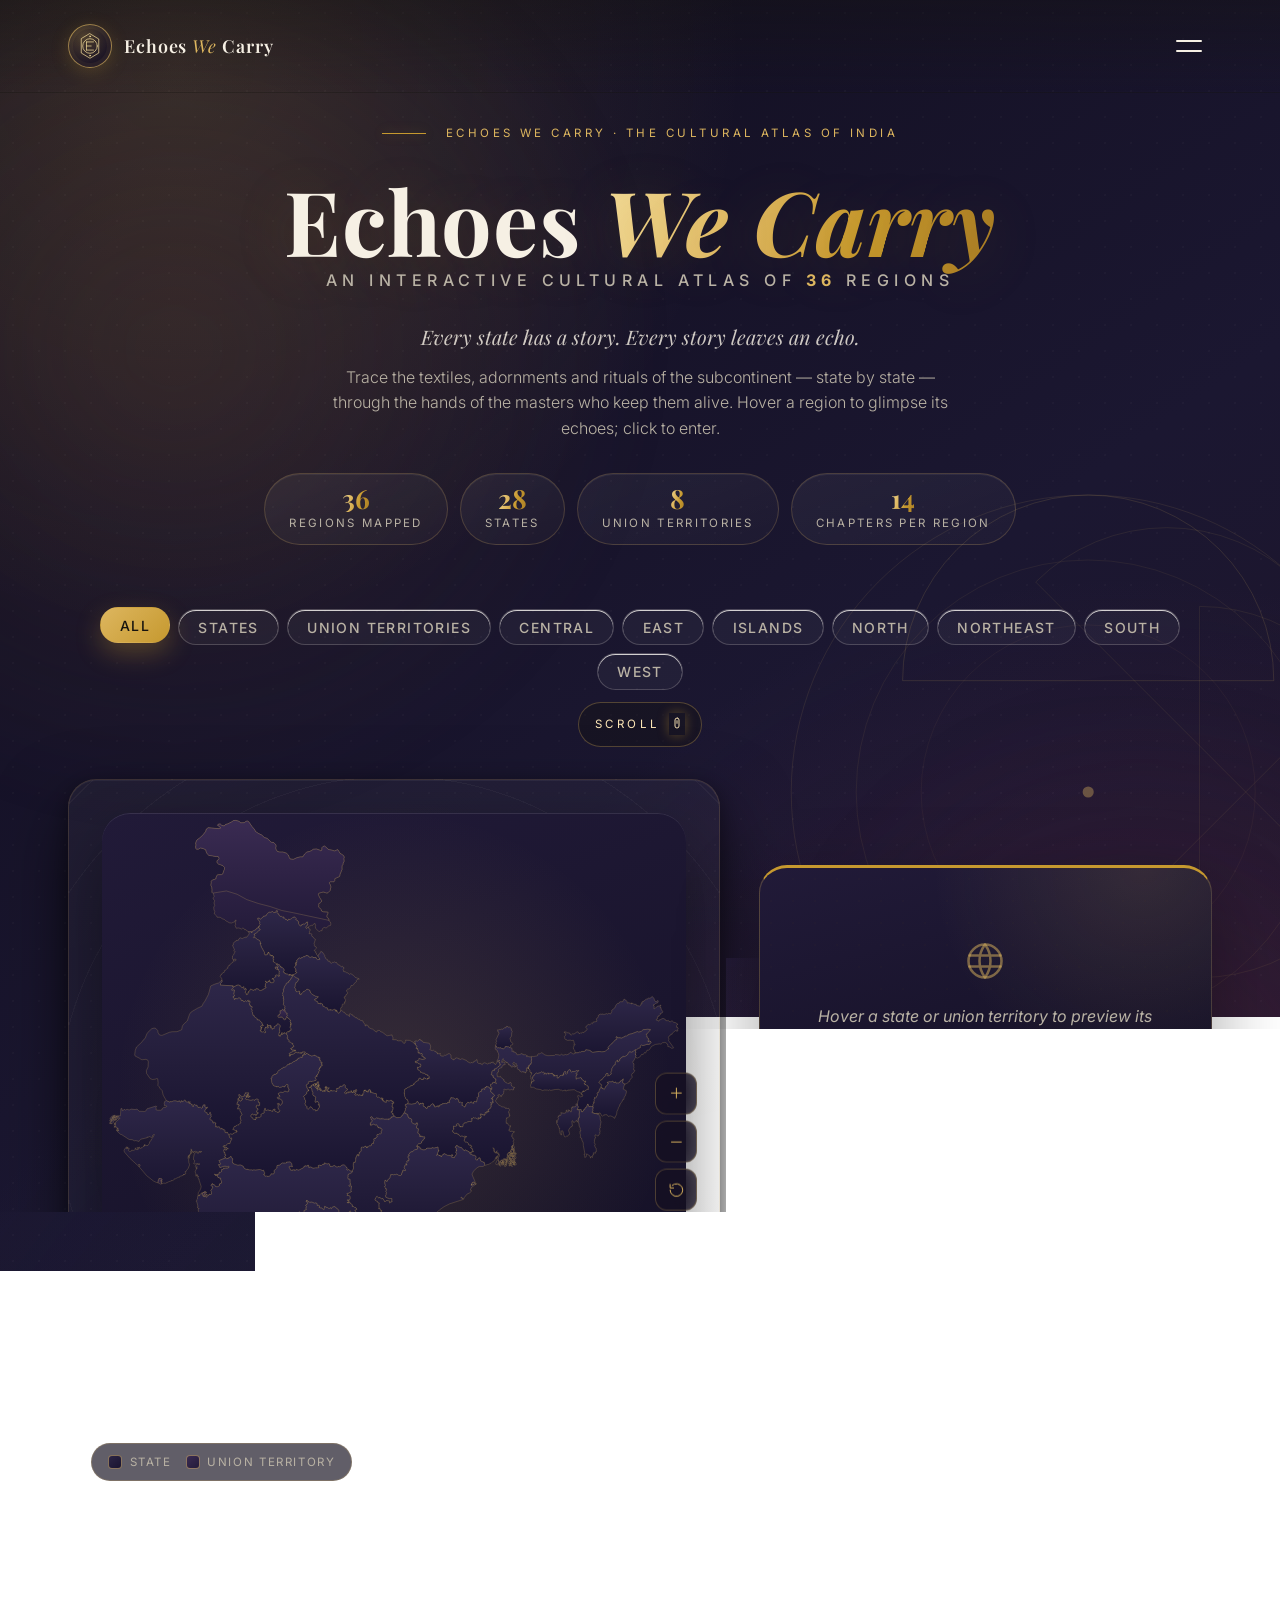
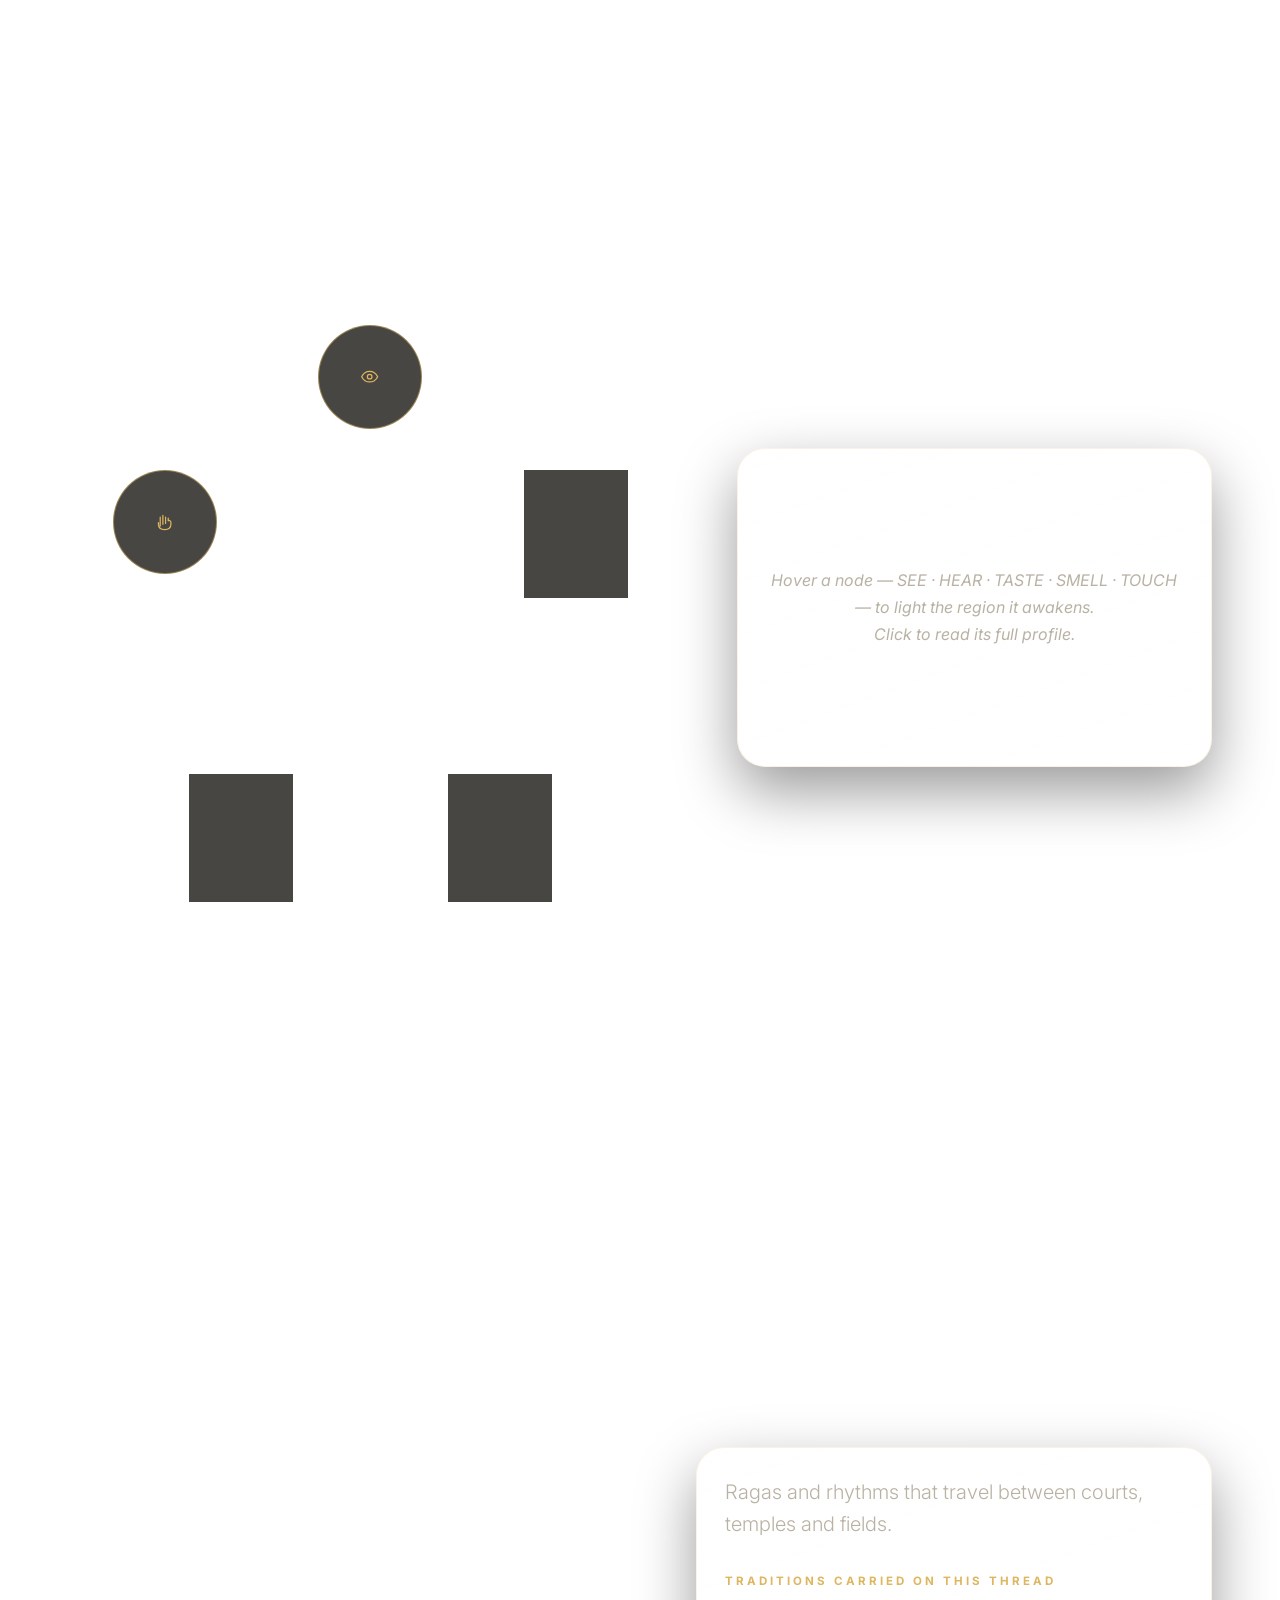
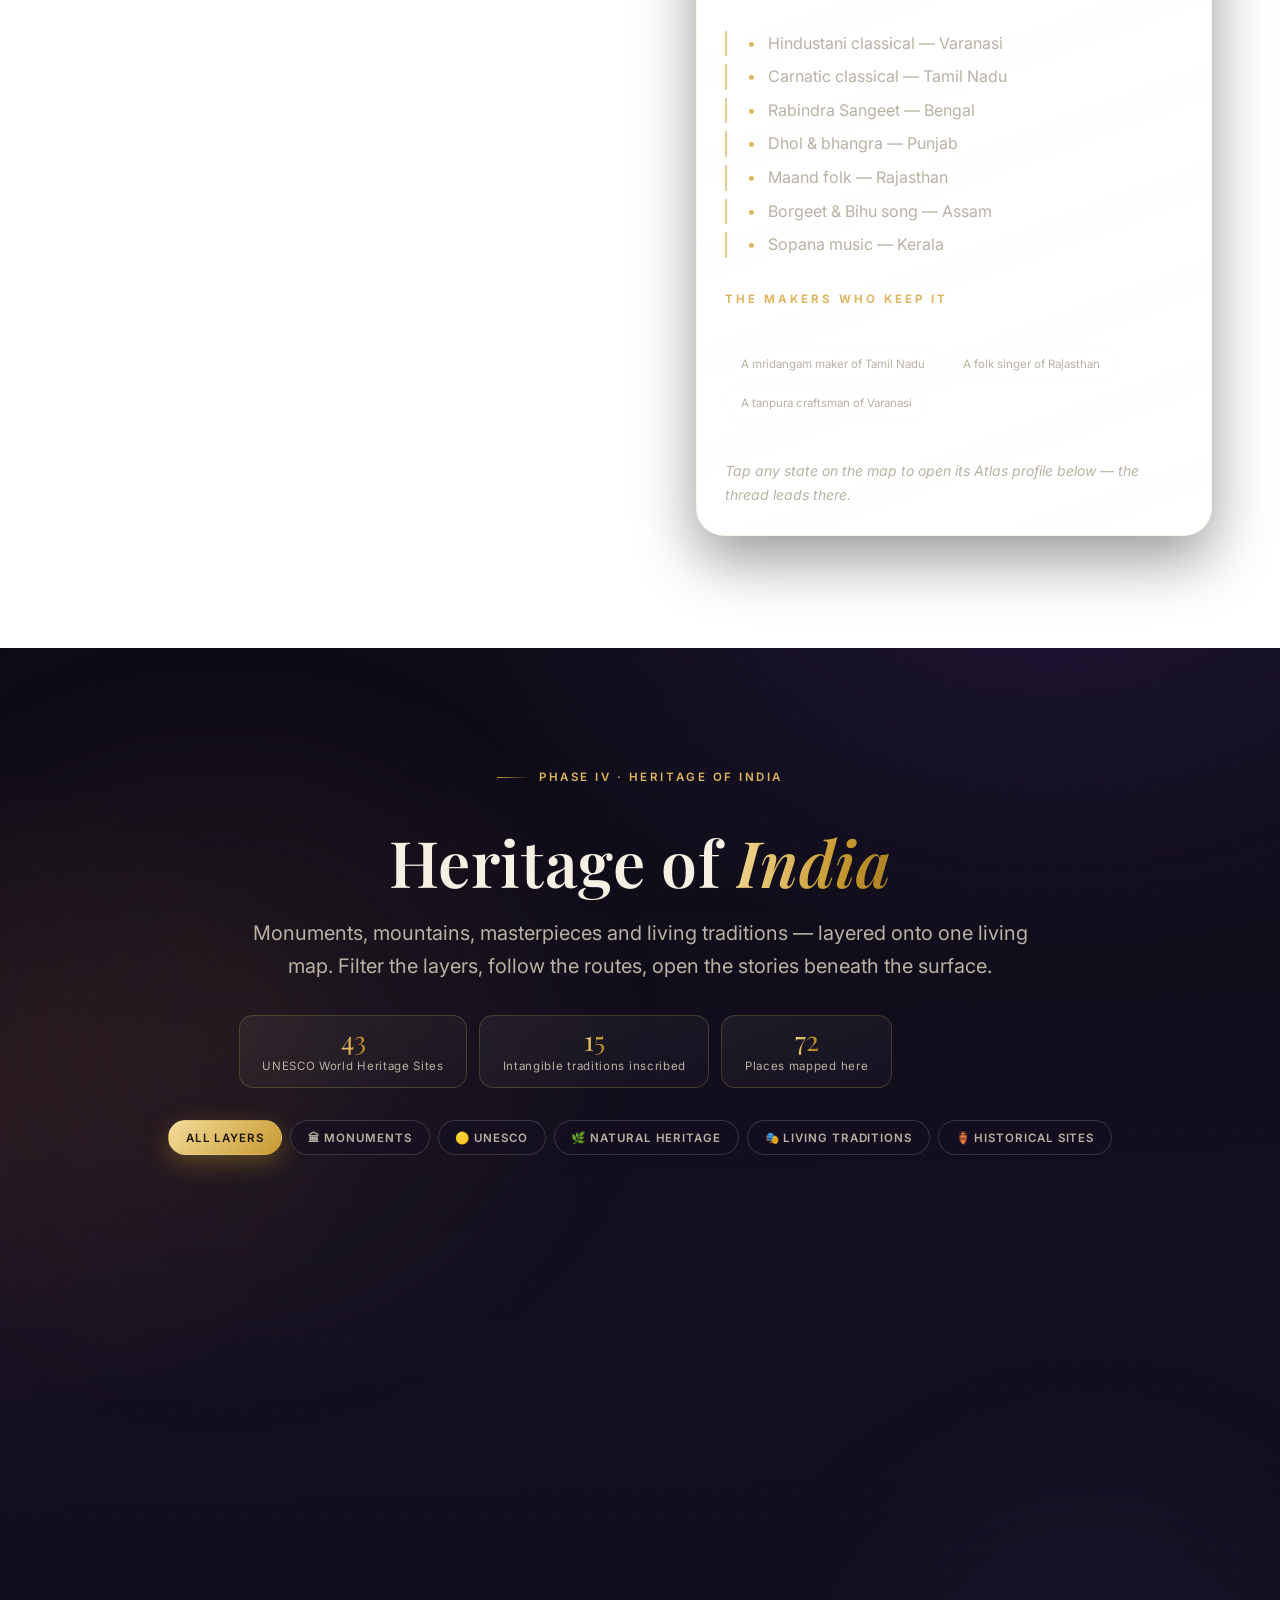
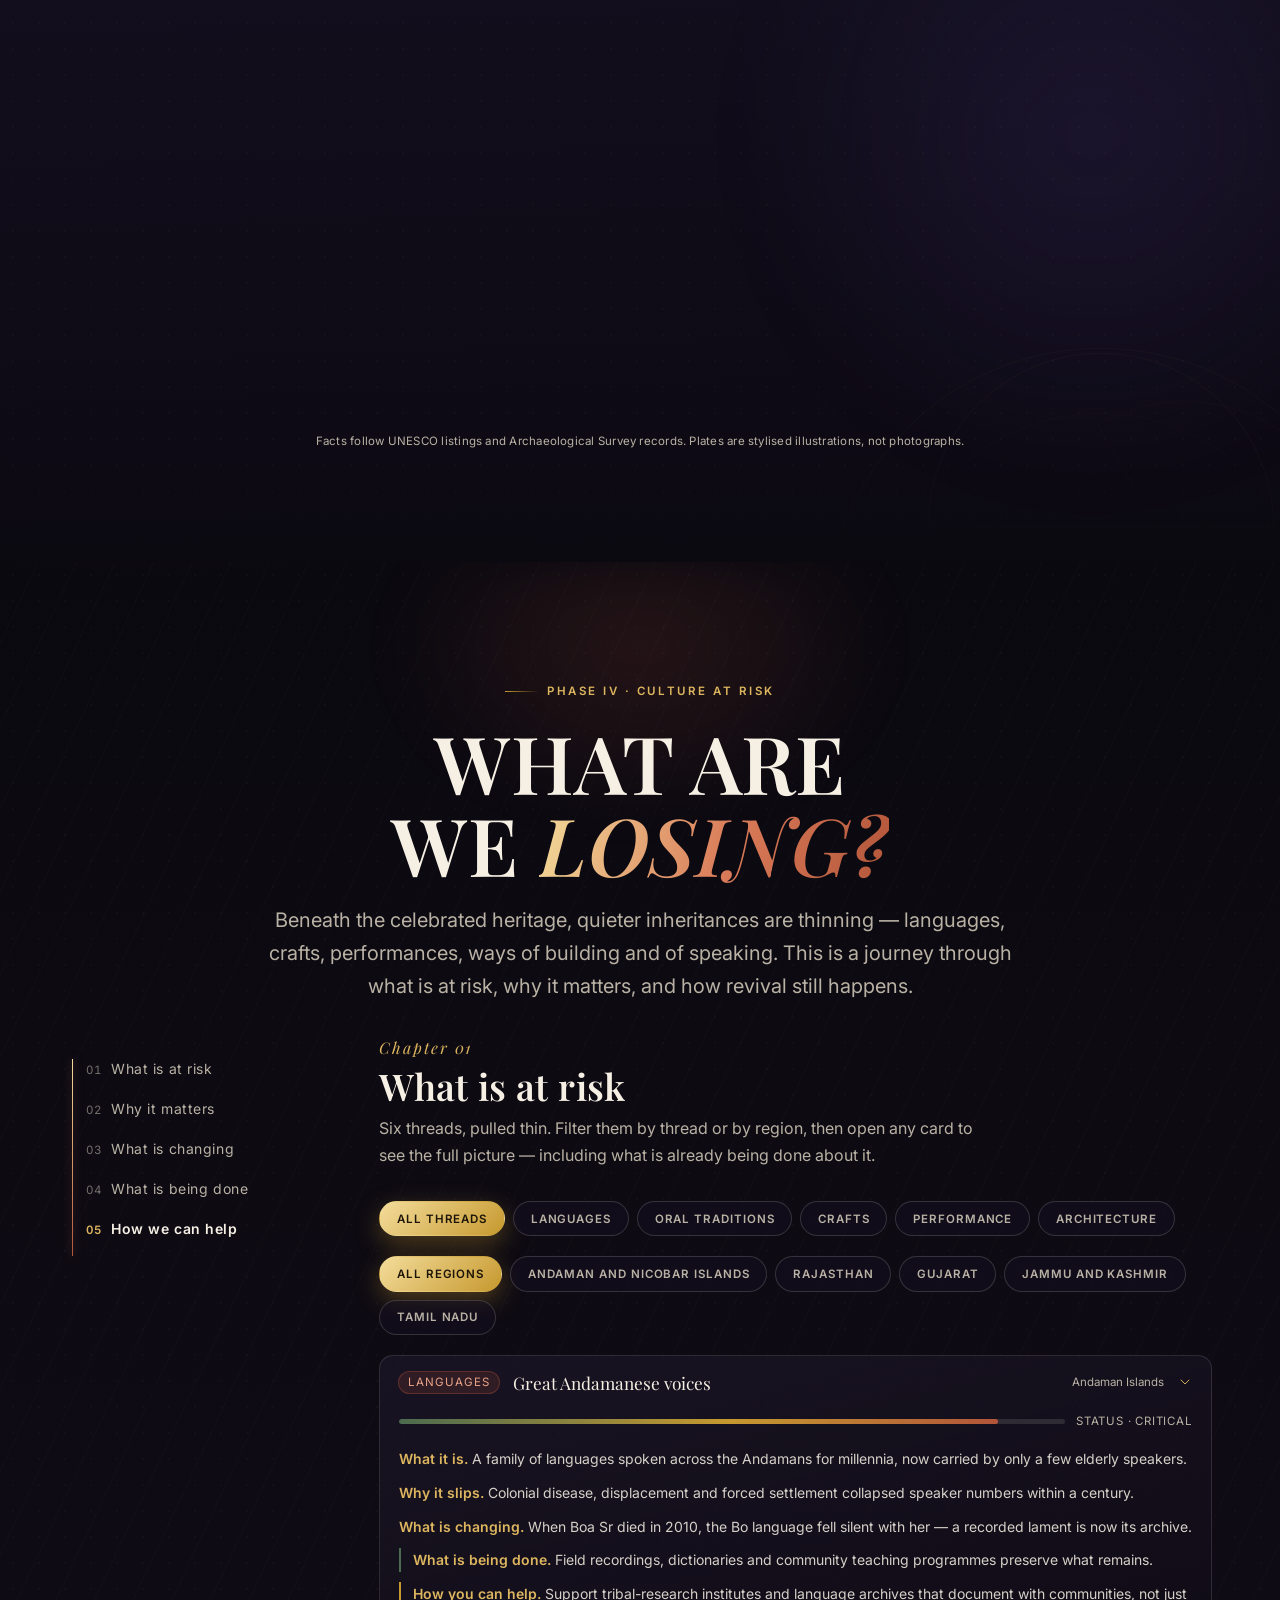
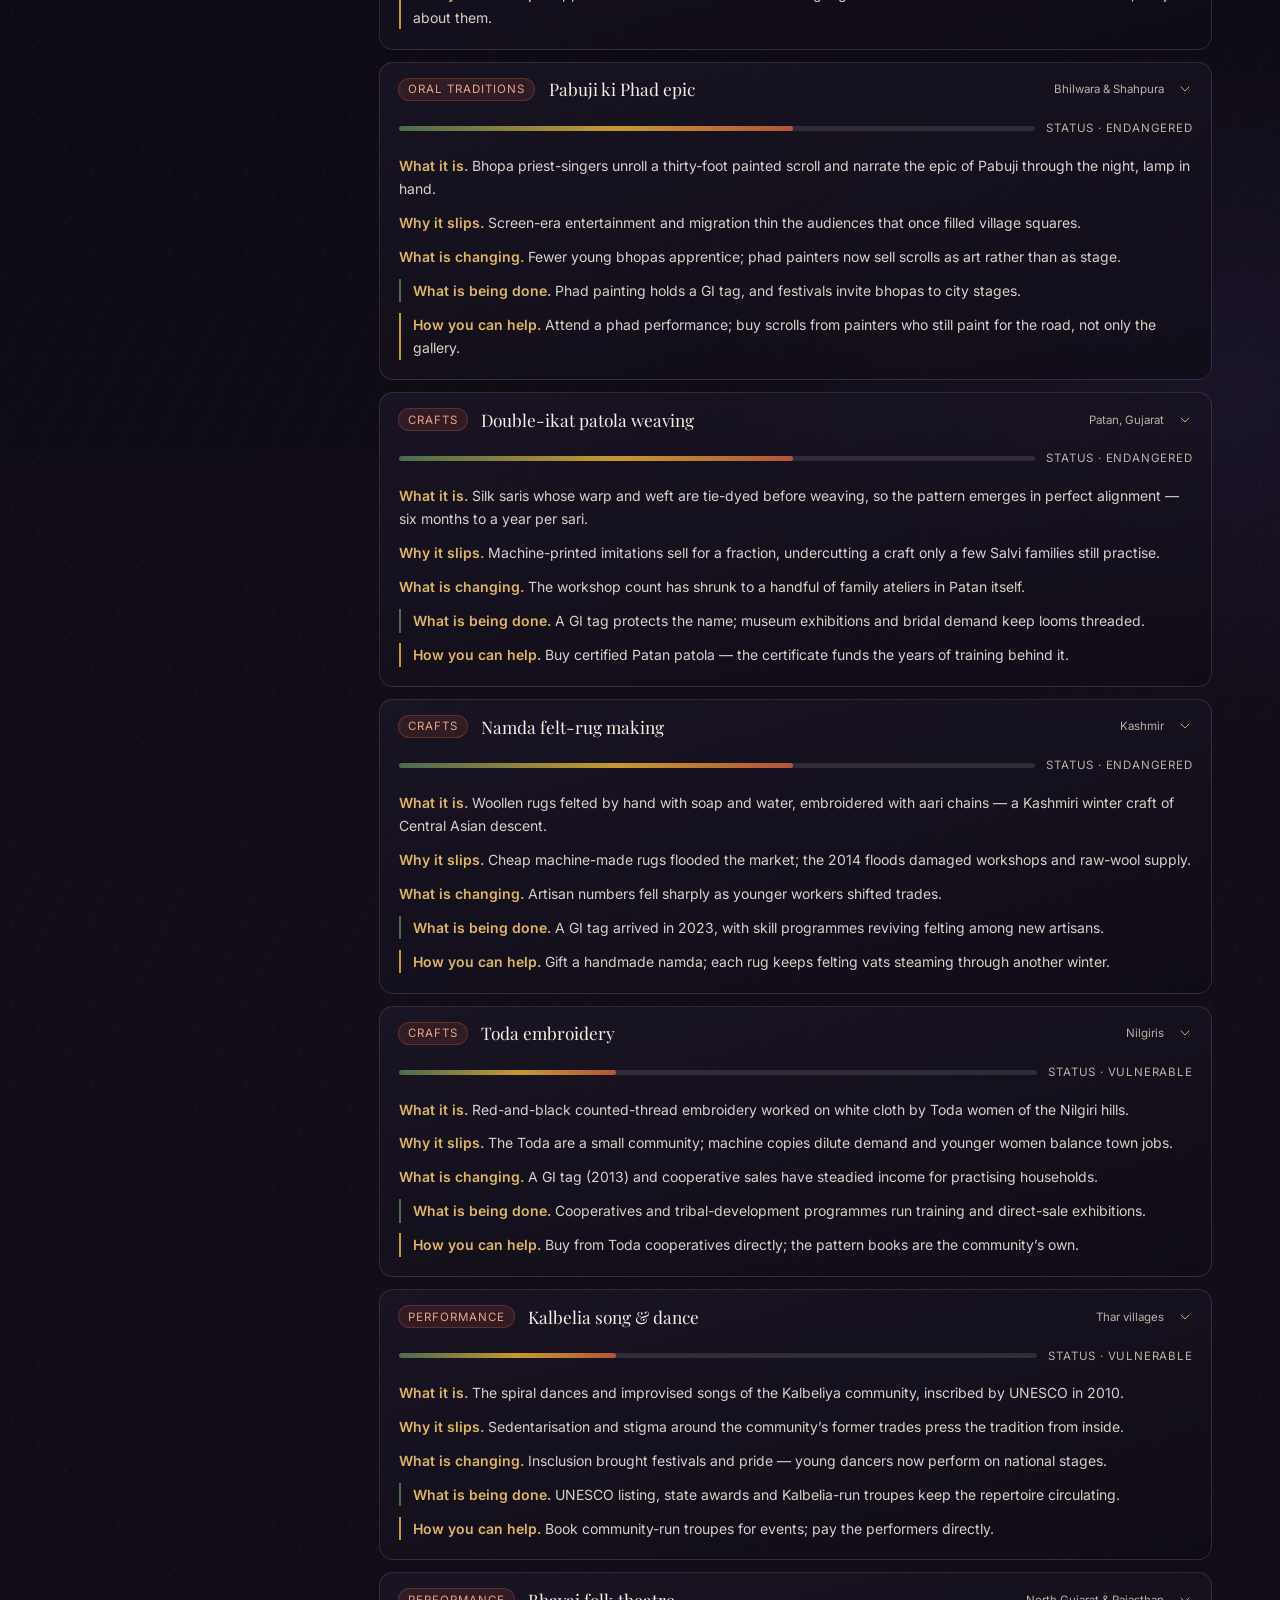
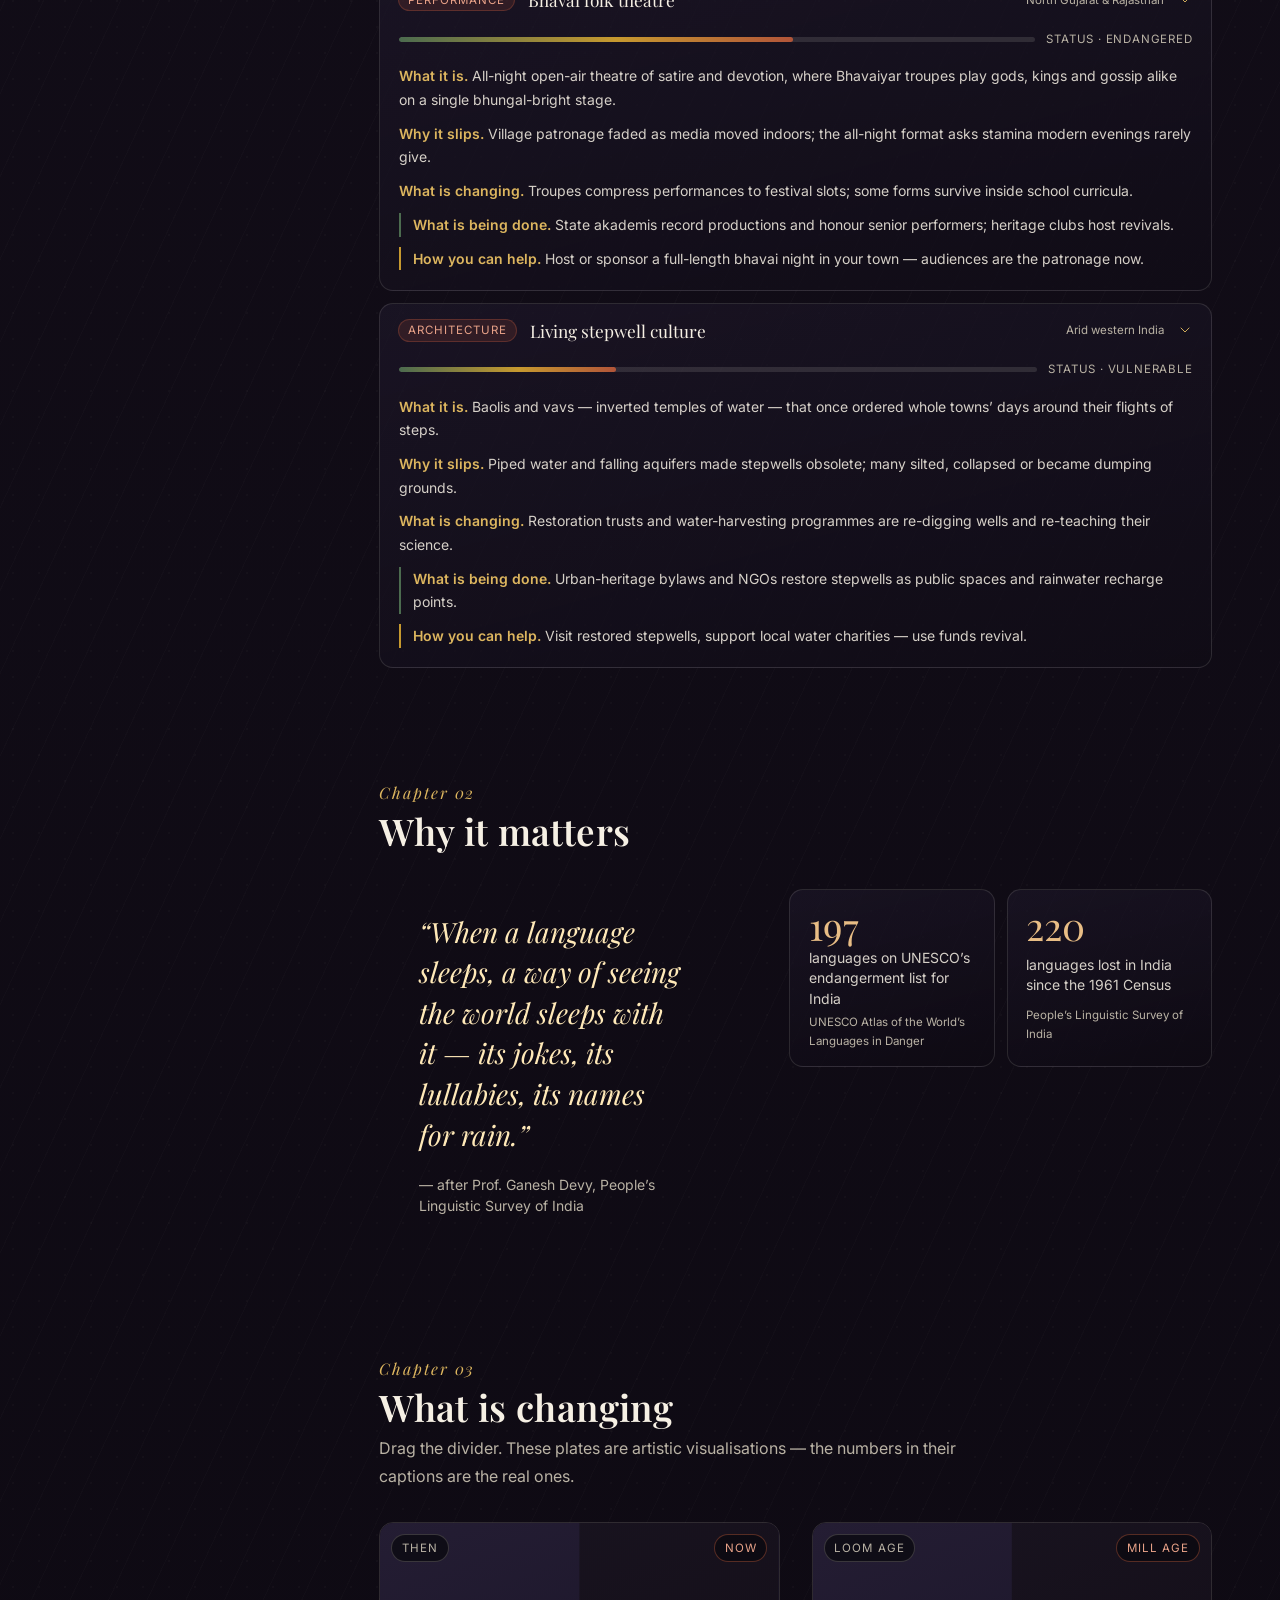
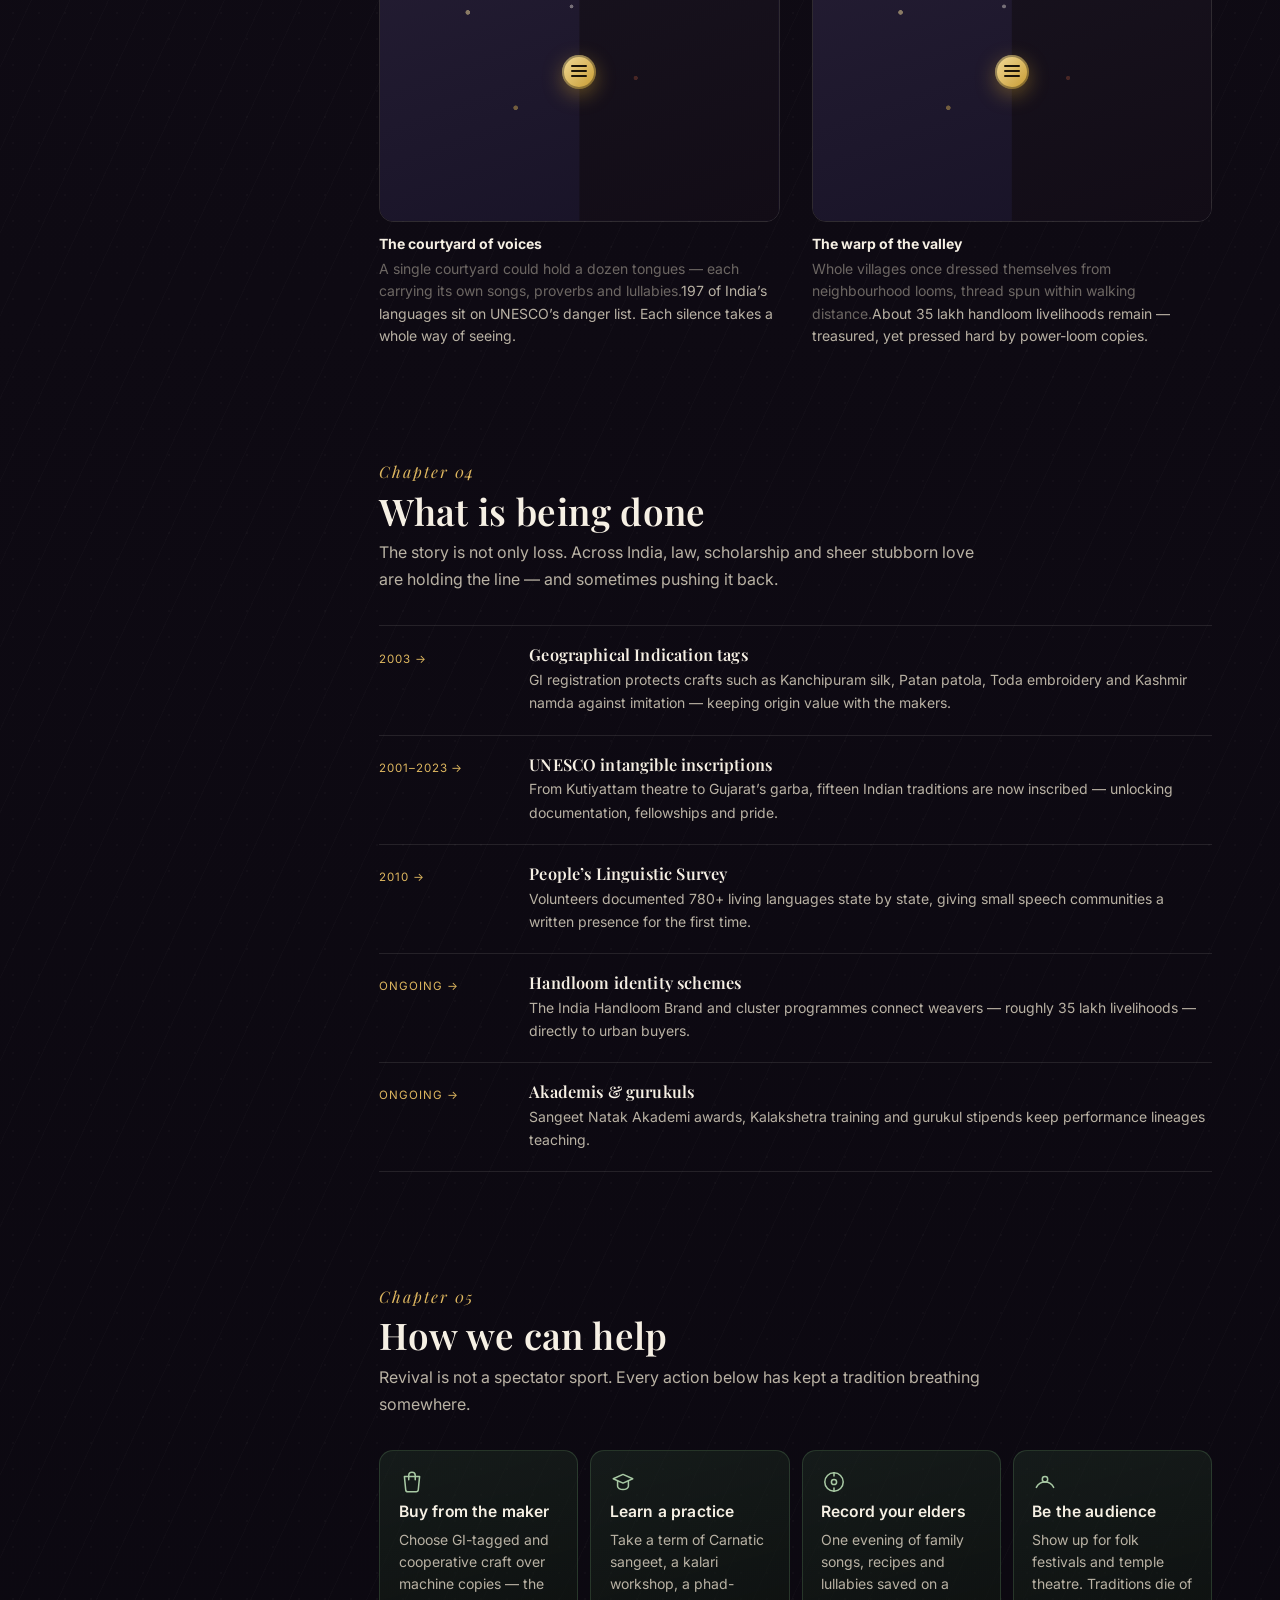
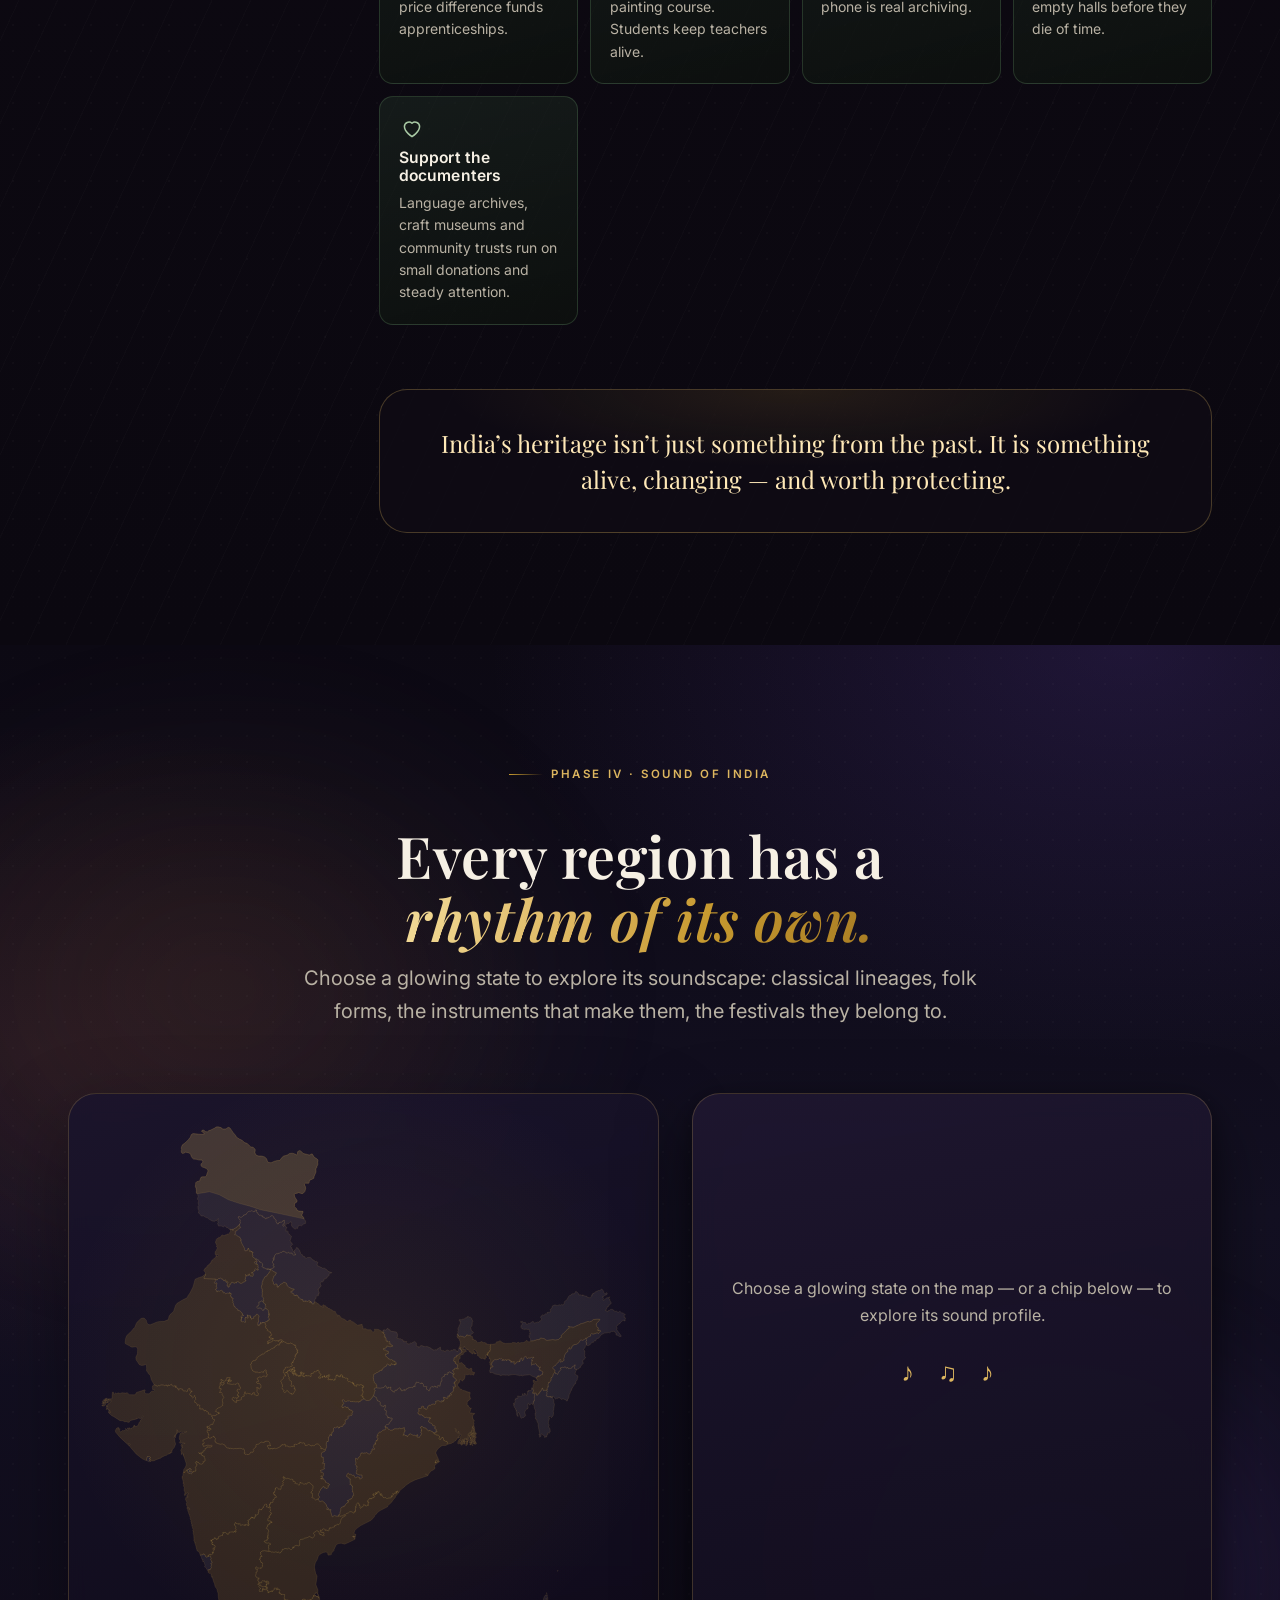
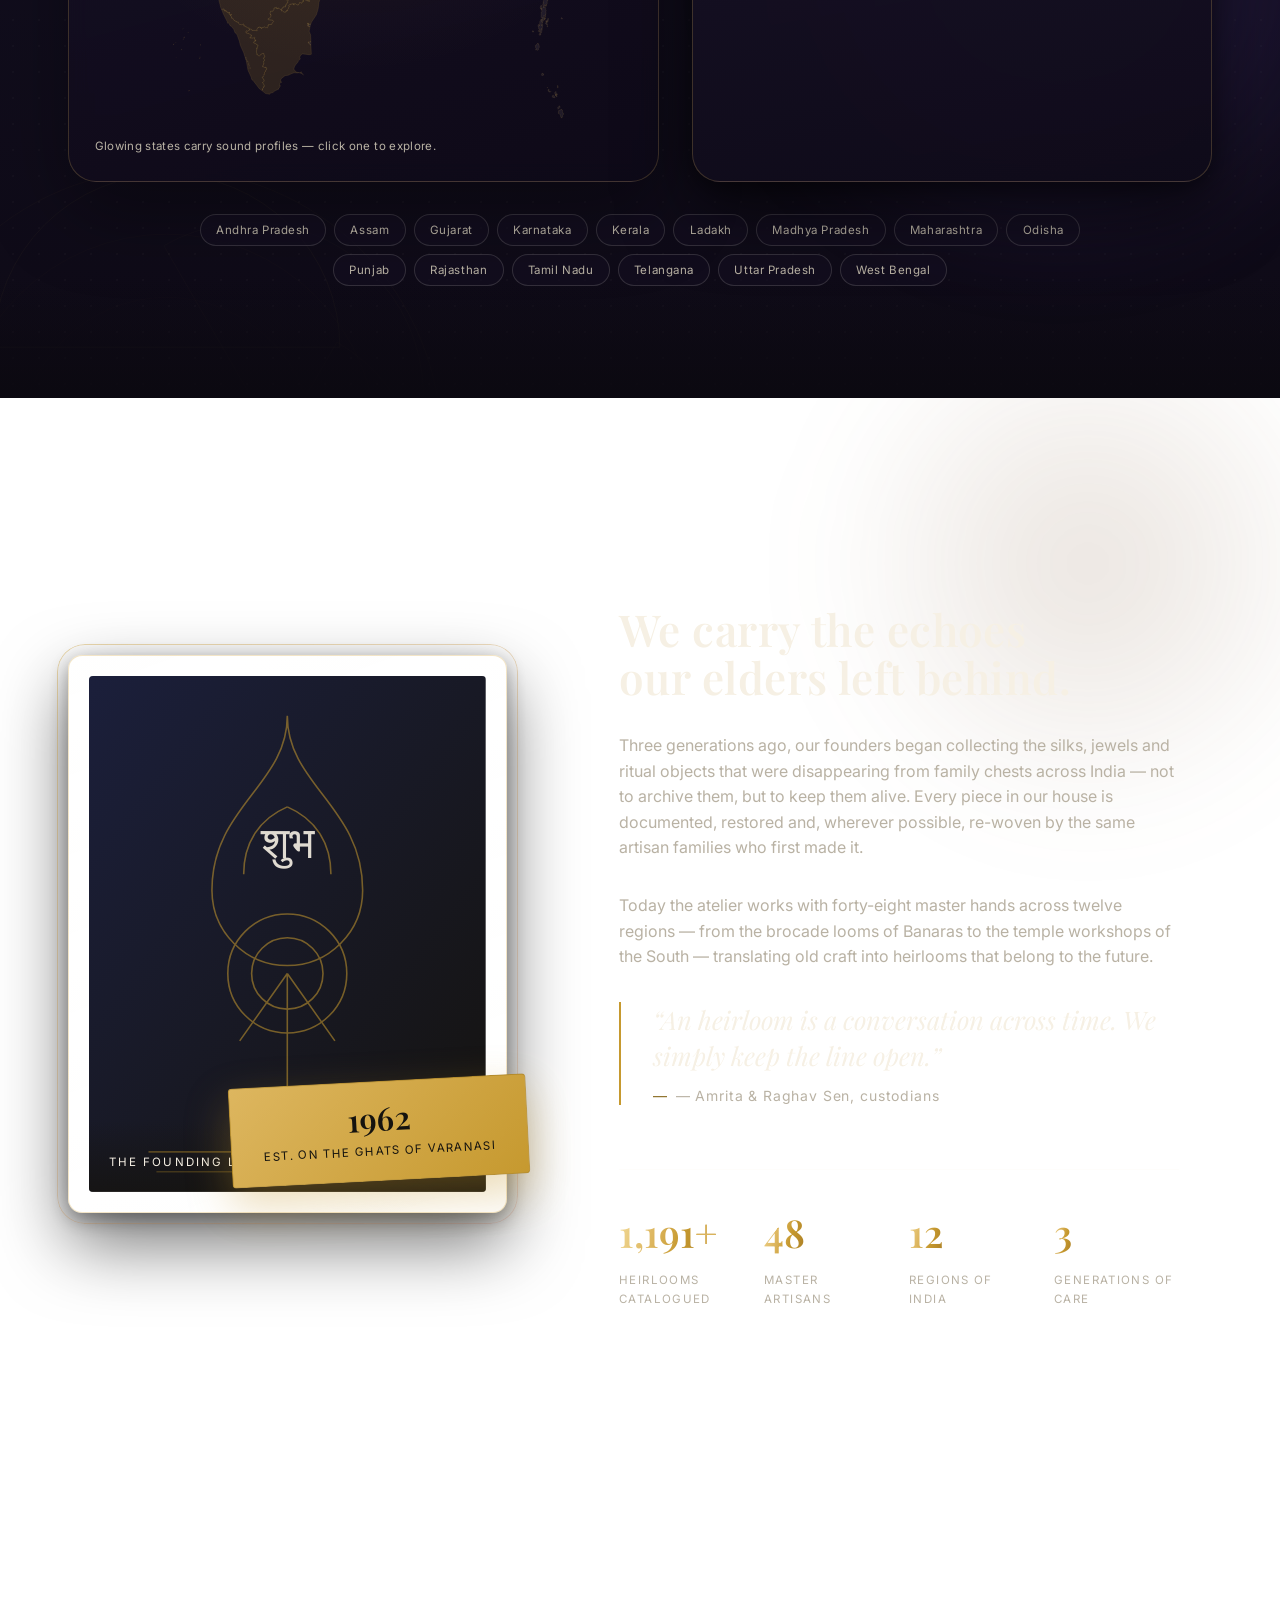
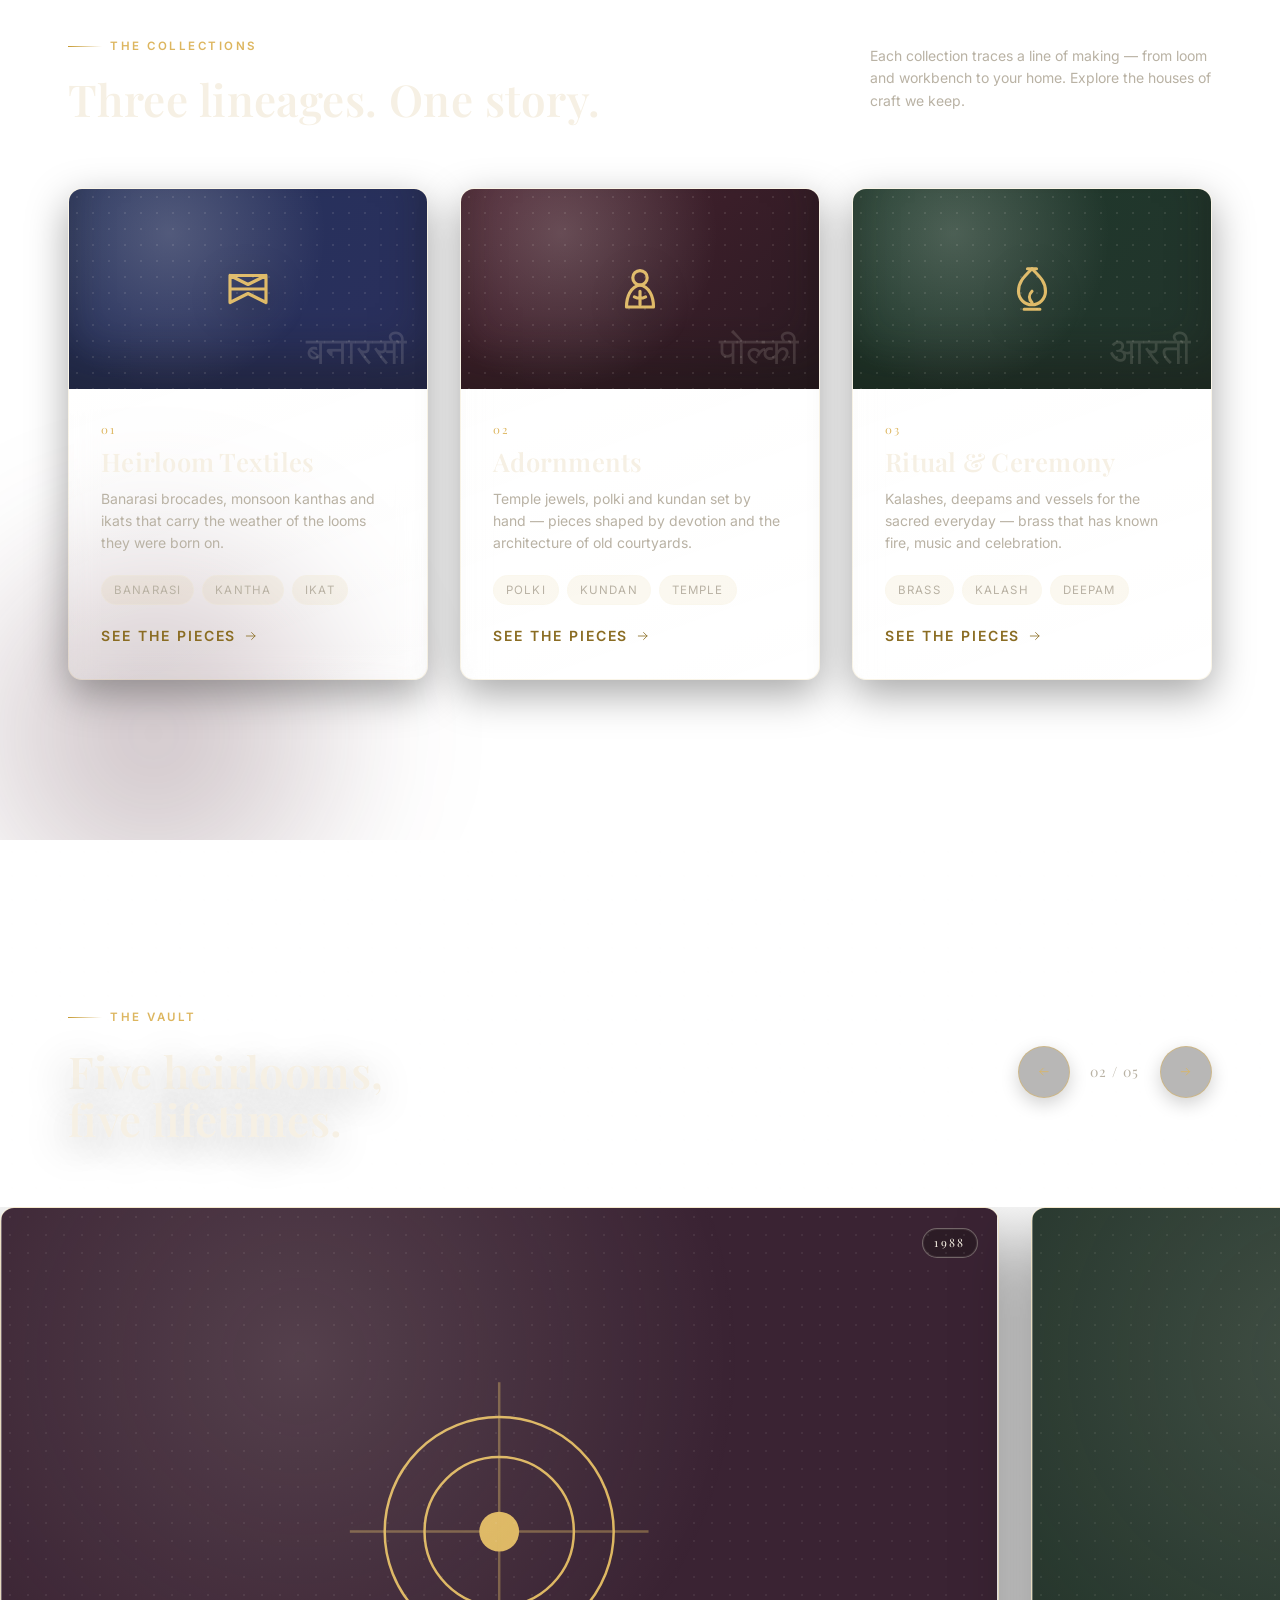
==== commit 841dd49e: "Update Echoes experience and visual refinements" ====
--- a/index.html
+++ b/index.html
@@ -3,9 +3,9 @@
 <head>
   <meta charset="UTF-8" />
   <meta name="viewport" content="width=device-width, initial-scale=1.0" />
-  <meta name="description" content="Echoes We Carry — a modern house of Indian heritage, preserving heirloom textiles, adornments and ritual objects through the hands of master artisans." />
+  <meta name="description" content="Echoes We Carry — an interactive cultural atlas exploring India's states, stories, living traditions and heritage." />
   <meta name="theme-color" content="#0d0a15" />
-  <title>Echoes We Carry — Heirlooms of Indian Heritage</title>
+  <title>Echoes We Carry — An Interactive Cultural Atlas of India</title>
 
   <!-- Fonts -->
   <link rel="preconnect" href="https://fonts.googleapis.com" />
@@ -29,7 +29,7 @@
   <!-- ============ PRELOADER ============ -->
   <div class="preloader" id="preloader" aria-hidden="true">
     <div class="preloader__inner">
-      <span class="preloader__mark" aria-hidden="true"></span>
+      <span class="preloader__mark" aria-hidden="true"><svg viewBox="0 0 48 48" class="icon preloader__svg"><path d="M24 3 39 12v24L24 45 9 36V12Z"/><circle cx="24" cy="24" r="12.5"/><path d="M18 17v14M18 17h12M18 24h8M18 31h12"/><circle cx="24" cy="7.5" r="1"/><circle cx="24" cy="40.5" r="1"/></svg></span>
       <p class="preloader__wordmark" aria-hidden="true">
         <span>E</span><span>c</span><span>h</span><span>o</span><span>e</span><span>s</span>
       </p>
@@ -46,7 +46,7 @@
     <div class="container header__inner">
       <a href="#top" class="brand" aria-label="Echoes We Carry — home">
         <span class="brand__mark" aria-hidden="true">
-          <svg viewBox="0 0 40 44" class="icon brand__svg"><path d="M20 2 C 20 10, 9 14, 9 26 A 11 11 0 0 0 31 26 C 31 14, 20 10, 20 2 Z"/><path d="M20 16 v 24 M20 40 l-5 -6 M20 40 l5 -6" /></svg>
+          <svg viewBox="0 0 48 48" class="icon brand__svg"><path d="M24 3 39 12v24L24 45 9 36V12Z"/><circle cx="24" cy="24" r="12.5"/><path d="M18 17v14M18 17h12M18 24h8M18 31h12"/><circle cx="24" cy="7.5" r="1"/><circle cx="24" cy="40.5" r="1"/></svg>
         </span>
         <span class="brand__text">Echoes <em>We</em> Carry</span>
       </a>
@@ -128,10 +128,10 @@
             Echoes We Carry &middot; The Cultural Atlas of India
           </p>
           <h1 class="atlas-masthead__title">
-            Union <em>Echoes</em>
-            <span class="atlas-masthead__subline">Mapped across <strong>36</strong> states &amp; union territories</span>
+            Echoes <em>We Carry</em>
+            <span class="atlas-masthead__subline">An interactive cultural atlas of <strong>36</strong> regions</span>
           </h1>
-          <p class="atlas-masthead__quote">Heirlooms are not objects. They carry our <span class="rotate-word" id="rotate-word">echoes</span>.</p>
+          <p class="atlas-masthead__quote">Every state has a story. Every story leaves an echo.</p>
           <p class="atlas-masthead__lede">
             Trace the textiles, adornments and rituals of the subcontinent &mdash; state by state &mdash;
             through the hands of the masters who keep them alive. Hover a region to glimpse its echoes; click to enter.
@@ -144,17 +144,16 @@
           </ul>
         </header>
 
-        <div class="atlas-toolbar" role="toolbar" aria-label="Filter and search regions">
-          <div class="atlas-search">
-            <svg class="icon atlas-search__icon" viewBox="0 0 24 24" aria-hidden="true"><circle cx="11" cy="11" r="7"/><path d="M16.5 16.5L21 21"/></svg>
-            <label for="atlas-search" class="visually-hidden">Search states and union territories</label>
-            <input id="atlas-search" type="search" class="atlas-search__input" placeholder="Search states &amp; union territories&#8230;" autocomplete="off" />
-          </div>
+        <div class="atlas-toolbar" role="toolbar" aria-label="Filter regions">
           <div class="atlas-filters">
             <button type="button" class="filter-btn is-active" data-filter="all" aria-pressed="true">All</button>
             <button type="button" class="filter-btn" data-filter="state" aria-pressed="false">States</button>
             <button type="button" class="filter-btn" data-filter="ut" aria-pressed="false">Union Territories</button>
           </div>
+          <a href="#senses" class="hero__scrollcue atlas__scrollcue" aria-label="Scroll to The Five Senses of India">
+            <span class="hero__scrollcue-txt">Scroll</span>
+            <svg class="icon hero__scrollcue-icon" viewBox="0 0 24 24"><rect x="9" y="3" width="6" height="15" rx="3"/><path d="M12 7v4"/></svg>
+          </a>
         </div>
 
         <div class="atlas-stage">
@@ -182,10 +181,6 @@
         <div id="atlas-announcer" class="visually-hidden" aria-live="polite" aria-atomic="true"></div>
       </div>
 
-      <a href="#senses" class="hero__scrollcue" aria-label="Scroll to The Five Senses of India">
-        <span class="hero__scrollcue-txt">Scroll</span>
-        <svg class="icon hero__scrollcue-icon" viewBox="0 0 24 24"><rect x="9" y="3" width="6" height="15" rx="3"/><path d="M12 7v4"/></svg>
-      </a>
     </section>
 
     <!-- ============ THE FIVE SENSES ============ -->
@@ -265,11 +260,6 @@
         </header>
 
         <div class="hmap-toolbar" data-reveal data-reveal-delay="1">
-          <div class="hmap-search">
-            <svg class="icon" viewBox="0 0 24 24" aria-hidden="true"><circle cx="11" cy="11" r="7"/><path d="M16.5 16.5L21 21"/></svg>
-            <label for="heritage-search" class="visually-hidden">Search heritage sites by name or place</label>
-            <input id="heritage-search" type="search" placeholder="Search sites, places&hellip;" autocomplete="off" />
-          </div>
           <div class="p4-filters" id="heritage-filters" role="toolbar" aria-label="Heritage layers"></div>
         </div>
 
@@ -407,14 +397,26 @@
 
     <!-- ============ PHASE 4 · SOUND OF INDIA ============ -->
     <section class="sound" id="sound" aria-label="Sound of India - an interactive audio journey">
+      <div class="sound__aurora" aria-hidden="true"></div>
       <div class="p4-grain" aria-hidden="true"></div>
+      <svg class="sound__motif" viewBox="0 0 800 800" preserveAspectRatio="xMidYMid slice" focusable="false" aria-hidden="true">
+        <g fill="none" stroke="currentColor">
+          <circle cx="400" cy="400" r="330" opacity="0.3" />
+          <circle cx="400" cy="400" r="252" opacity="0.2" />
+          <circle cx="400" cy="400" r="176" opacity="0.14" />
+          <path d="M400 76 a 208 208 0 0 1 208 208 l -416 0 a 208 208 0 0 1 208 -208 Z" opacity="0.35" />
+          <path d="M400 76 a 208 208 0 0 1 208 208 l -416 0 a 208 208 0 0 1 208 -208 Z" opacity="0.2" transform="rotate(60 400 400)" />
+          <path d="M400 76 a 208 208 0 0 1 208 208 l -416 0 a 208 208 0 0 1 208 -208 Z" opacity="0.2" transform="rotate(120 400 400)" />
+          <circle cx="400" cy="400" r="6" fill="currentColor" stroke="none" />
+        </g>
+      </svg>
 
       <div class="container sound__inner">
         <header class="sound-masthead" data-reveal>
           <p class="section-eyebrow section-eyebrow--light">Phase IV &middot; Sound of India</p>
           <h2 class="sound-masthead__title">Every region has a <em>rhythm of its own.</em></h2>
           <p class="sound-masthead__lede">
-            Choose a glowing state and its soundscape rises: classical lineages, folk forms,
+            Choose a glowing state to explore its soundscape: classical lineages, folk forms,
             the instruments that make them, the festivals they belong to.
           </p>
         </header>
@@ -422,7 +424,7 @@
         <div class="sound-stage">
           <figure class="sound-map-card" data-reveal data-reveal-delay="1">
             <div id="sound-map" aria-label="Map of regions with sound profiles"></div>
-            <figcaption class="sound-map-hint">Glowing states carry sound profiles &mdash; click one to listen.</figcaption>
+            <figcaption class="sound-map-hint">Glowing states carry sound profiles &mdash; click one to explore.</figcaption>
           </figure>
 
           <aside class="sound-deck" id="sound-deck" aria-live="polite" data-reveal data-reveal-delay="1"></aside>
@@ -432,7 +434,6 @@
           <div id="sound-chips" role="toolbar" aria-label="Jump to a regional sound"></div>
         </div>
 
-        <p class="p4-note">All audio is synthesised live in your browser as an interpretive placeholder &mdash; no recordings are used.</p>
       </div>
       <p class="visually-hidden" id="sound-live" role="status" aria-live="polite"></p>
     </section>
@@ -758,7 +759,7 @@
               <span class="journal-card__cat">Craft</span>
               <h3 class="journal-card__title">The Language of Zari</h3>
               <p class="journal-card__excerpt">How a single golden thread can carry a century of looms, marriages and migrations.</p>
-              <span class="journal-card__meta">Aug 2026 · 6 min read</span>
+              <span class="journal-card__meta">Aug 2026</span>
             </div>
           </article>
 
@@ -768,7 +769,7 @@
               <span class="journal-card__cat">Ritual</span>
               <h3 class="journal-card__title">Monsoon, Memory &amp; Marigolds</h3>
               <p class="journal-card__excerpt">The small ceremonies we keep — and the objects that carry them across borders.</p>
-              <span class="journal-card__meta">Jul 2026 · 4 min read</span>
+              <span class="journal-card__meta">Jul 2026</span>
             </div>
           </article>
 
@@ -778,7 +779,7 @@
               <span class="journal-card__cat">People</span>
               <h3 class="journal-card__title">Meet the Weaver of Assi Ghat</h3>
               <p class="journal-card__excerpt">Bare hands, a wooden loom, and the fourth generation of a Banarasi dynasty.</p>
-              <span class="journal-card__meta">Jun 2026 · 8 min read</span>
+              <span class="journal-card__meta">Jun 2026</span>
             </div>
           </article>
 
@@ -788,7 +789,7 @@
               <span class="journal-card__cat">Craft</span>
               <h3 class="journal-card__title">The Paisley’s Long Journey Home</h3>
               <p class="journal-card__excerpt">From the banks of the Jhelum to Kashmir shawls — and the boteh that never left.</p>
-              <span class="journal-card__meta">May 2026 · 5 min read</span>
+              <span class="journal-card__meta">May 2026</span>
             </div>
           </article>
 
@@ -798,7 +799,7 @@
               <span class="journal-card__cat">Ritual</span>
               <h3 class="journal-card__title">The Deepam That Never Died</h3>
               <p class="journal-card__excerpt">A brass lamp, three wars, one family — and what it means to keep a flame.</p>
-              <span class="journal-card__meta">Apr 2026 · 7 min read</span>
+              <span class="journal-card__meta">Apr 2026</span>
             </div>
           </article>
 
@@ -808,7 +809,7 @@
               <span class="journal-card__cat">People</span>
               <h3 class="journal-card__title">A Jeweller of the Pink City</h3>
               <p class="journal-card__excerpt">Inside a Jaipur workshop where polki has been set by the same hands for eighty years.</p>
-              <span class="journal-card__meta">Mar 2026 · 6 min read</span>
+              <span class="journal-card__meta">Mar 2026</span>
             </div>
           </article>
         </div>
@@ -1075,6 +1076,7 @@
 
         <p class="bys-thread__truth" aria-hidden="true">“What we inherit, we carry forward.”</p>
       </div>
+      <p class="visually-hidden" id="bys-live" role="status" aria-live="polite"></p>
     </section>
 <!-- ============ YOUR ECHO — THE HERITAGE CARD ============ -->
     <section class="bys-echo" id="your-echo" aria-label="Your Echo - the heritage card of your journey">
@@ -1137,7 +1139,7 @@
         <figure class="bys-carry__thread" id="bys-carry-thread" aria-label="A golden thread forms the silhouette of India">
           <div class="bys-carry__map" id="bys-carry-map"></div>
           <div class="bys-carry__logo" id="bys-carry-logo" aria-hidden="true">
-            <svg viewBox="0 0 40 44" class="icon"><path d="M20 2 C 20 10, 9 14, 9 26 A 11 11 0 0 0 31 26 C 31 14, 20 10, 20 2 Z"/><path d="M20 16 v 24 M20 40 l-5 -6 M20 40 l5 -6"/></svg>
+            <svg viewBox="0 0 48 48" class="icon"><path d="M24 3 39 12v24L24 45 9 36V12Z"/><circle cx="24" cy="24" r="12.5"/><path d="M18 17v14M18 17h12M18 24h8M18 31h12"/><circle cx="24" cy="7.5" r="1"/><circle cx="24" cy="40.5" r="1"/></svg>
             <span>Echoes We Carry</span>
           </div>
         </figure>
@@ -1145,7 +1147,6 @@
         <p class="bys-carry__tagline" id="bys-carry-tagline">Culture survives when someone chooses to carry it forward.</p>
       </div>
     </section>
-  </main>
   </main>
 
   <!-- ============ FOOTER ============ -->
@@ -1154,7 +1155,7 @@
       <div class="footer__brand">
         <a href="#top" class="brand brand--footer" aria-label="Echoes We Carry — back to top">
           <span class="brand__mark" aria-hidden="true">
-            <svg viewBox="0 0 40 44" class="icon brand__svg"><path d="M20 2 C 20 10, 9 14, 9 26 A 11 11 0 0 0 31 26 C 31 14, 20 10, 20 2 Z"/><path d="M20 16 v 24 M20 40 l-5 -6 M20 40 l5 -6" /></svg>
+            <svg viewBox="0 0 48 48" class="icon brand__svg"><path d="M24 3 39 12v24L24 45 9 36V12Z"/><circle cx="24" cy="24" r="12.5"/><path d="M18 17v14M18 17h12M18 24h8M18 31h12"/><circle cx="24" cy="7.5" r="1"/><circle cx="24" cy="40.5" r="1"/></svg>
           </span>
           <span class="brand__text">Echoes <em>We</em> Carry</span>
         </a>
@@ -1185,14 +1186,17 @@
           <ul>
             <li><a href="#echoes">Echoes</a></li>
             <li><a href="#journal">Journal</a></li>
+            <li><a href="#stories">Stories Behind the Culture</a></li>
+            <li><a href="#makers">Meet the Makers</a></li>
             <li><a href="#join">Correspondence</a></li>
           </ul>
         </div>
         <div class="footer__col">
-          <h4 class="footer__heading">Atelier</h4>
+          <h4 class="footer__heading">Contact</h4>
           <ul>
-            <li><span class="footer__muted">B-17, Silk Way, Assi Ghat<br />Varanasi 221005, India</span></li>
-            <li><a href="mailto:namaste@echoeswecarry.in">namaste@echoeswecarry.in</a></li>
+            <li><a href="mailto:sreyaramesh07@gmail.com">sreyaramesh07@gmail.com</a></li>
+            <li><a href="mailto:akshaya0082@gmail.com">akshaya0082@gmail.com</a></li>
+            <li><a href="#join">Join The Correspondence</a></li>
           </ul>
         </div>
       </nav>
@@ -1209,9 +1213,9 @@
     <svg class="icon" viewBox="0 0 24 24"><path d="M12 19V5M6 11l6-6 6 6"/></svg>
   </button>
 
-  <div class="culture-modal" id="culture-modal" aria-hidden="true">
-    <div class="culture-modal__dialog" id="culture-modal-dialog" role="dialog" aria-modal="true" aria-label="Cultural story details">
-      <button class="culture-modal__close" id="culture-modal-close" type="button" aria-label="Close details">&times;</button>
+  <div class="modal culture-modal" id="culture-modal" aria-hidden="true">
+    <div class="modal__dialog culture-modal__dialog" id="culture-modal-dialog" role="dialog" aria-modal="true" aria-label="Cultural story details">
+      <button class="modal__close culture-modal__close" id="culture-modal-close" type="button" aria-label="Close details">&times;</button>
     </div>
   </div>
 
@@ -1223,9 +1227,9 @@
   <script src="js/experience-data.js" defer></script>
   <script src="js/experience.js" defer></script>
   <script src="js/heritage-data.js" defer></script>
-  <script src="js/heritage.js" defer></script>
+  <script src="js/heritage.js?v=6" defer></script>
   <script src="js/sound-data.js" defer></script>
-  <script src="js/sound.js" defer></script>
+  <script src="js/sound.js?v=2" defer></script>
   <script src="js/journey-data.js" defer></script>
   <script src="js/journey.js" defer></script>
 </body>
--- a/css/base.css
+++ b/css/base.css
@@ -15,8 +15,14 @@
 
 body {
   margin: 0;
-  background: var(--color-ivory);
-  color: var(--text-ink);
+  background:
+    radial-gradient(1100px 720px at 85% -8%, rgba(93, 62, 168, 0.22), transparent 60%),
+    radial-gradient(900px 600px at -10% 28%, rgba(178, 85, 57, 0.13), transparent 55%),
+    radial-gradient(1000px 760px at 50% 112%, rgba(198, 153, 47, 0.1), transparent 60%),
+    linear-gradient(180deg, #0d0a15 0%, #131021 42%, #0e0b13 100%);
+  background-attachment: fixed;
+  background-color: var(--void, #0b0910);
+  color: var(--text-on-dark, #f6f0e4);
   font-family: var(--font-sans);
   font-size: var(--fs-body);
   line-height: 1.6;
--- a/css/components.css
+++ b/css/components.css
@@ -32,21 +32,32 @@
 .preloader__inner { text-align: center; }
 
 .preloader__mark {
-  display: block;
-  width: 46px;
-  height: 52px;
+  display: grid;
+  place-items: center;
+  width: 54px;
+  height: 54px;
   margin: 0 auto var(--space-sm);
-  border: 1px solid rgba(198, 153, 47, 0.6);
-  border-radius: 50% 50% 44% 44% / 60% 60% 40% 40%;
+  border: 1px solid rgba(221, 182, 95, 0.65);
+  border-radius: 50%;
+  background: radial-gradient(circle at 35% 28%, rgba(221, 182, 95, 0.2), rgba(25, 18, 39, 0.72) 66%);
+  color: var(--gold-bright);
   position: relative;
   animation: preloader-pulse 1.6s ease-in-out infinite;
 }
 .preloader__mark::after {
   content: '';
   position: absolute;
-  inset: 10px 12px;
-  border: 1px solid rgba(221, 182, 95, 0.5);
+  inset: 4px;
+  border: 1px solid rgba(221, 182, 95, 0.18);
   border-radius: inherit;
+}
+.preloader__svg {
+  position: relative;
+  z-index: 1;
+  width: 34px;
+  height: 34px;
+  stroke: currentColor;
+  stroke-width: 1.25;
 }
 @keyframes preloader-pulse {
   0%, 100% { transform: scale(1); opacity: 1; }
@@ -138,15 +149,21 @@
 .brand__mark {
   display: grid;
   place-items: center;
-  width: 40px;
+  width: 44px;
   height: 44px;
-  border: 1px solid rgba(198, 153, 47, 0.55);
-  border-radius: 50% 50% 44% 44% / 58% 58% 42% 42%;
-  color: var(--color-gold);
-  transition: border-color var(--t-fast);
-}
-.brand:hover .brand__mark { border-color: var(--color-gold-soft); }
-.brand__svg { width: 20px; height: 22px; }
+  border: 1px solid rgba(221, 182, 95, 0.65);
+  border-radius: 50%;
+  background: radial-gradient(circle at 35% 28%, rgba(221, 182, 95, 0.2), rgba(25, 18, 39, 0.72) 66%);
+  color: var(--gold-bright);
+  box-shadow: inset 0 0 0 4px rgba(221, 182, 95, 0.06), 0 4px 18px rgba(198, 153, 47, 0.22);
+  transition: border-color var(--t-fast), box-shadow var(--t-fast), transform var(--t-fast);
+}
+.brand:hover .brand__mark {
+  border-color: var(--gold-pale);
+  box-shadow: inset 0 0 0 4px rgba(221, 182, 95, 0.1), 0 0 24px rgba(198, 153, 47, 0.35);
+  transform: translateY(-1px);
+}
+.brand__svg { width: 28px; height: 28px; stroke: currentColor; stroke-width: 1.25; }
 .brand__text {
   font-family: var(--font-serif);
   font-size: 1.12rem;
@@ -561,4 +578,3 @@
   color: var(--color-gold-soft);
 }
 .join__message.is-error { color: #e6a39a; }
-
--- a/css/atlas.css
+++ b/css/atlas.css
@@ -226,6 +226,19 @@
   background: rgba(21, 16, 34, 0.78);
 }
 .atlas-filters { display: flex; flex-wrap: wrap; gap: var(--space-2xs); justify-content: center; }
+.atlas .atlas__scrollcue {
+  position: static;
+  transform: none;
+  flex-direction: row;
+  gap: 0.55rem;
+  padding: 0.65rem 1rem;
+  color: var(--gold-pale);
+}
+.atlas .atlas__scrollcue:hover { transform: translateY(-3px); }
+.atlas .atlas__scrollcue .hero__scrollcue-icon {
+  width: 16px;
+  height: 22px;
+}
 
 /* ---- 6. STAGE LAYOUT ------------------------------------------------------- */
 .atlas-stage {
--- a/css/experience.css
+++ b/css/experience.css
@@ -62,7 +62,7 @@
   transition: box-shadow var(--t-medium);
 }
 .senses__map.is-active { box-shadow: 0 40px 90px rgba(198, 153, 47, 0.18), 0 34px 70px rgba(0,0,0,0.5); }
-.senses__map .mini-map { width: 100%; }
+.senses__map .mini-map { width: 100%; height: auto; display: block; }
 .senses__map .atlas-region {
   fill: rgba(246, 240, 228, 0.1);
   stroke: rgba(246, 240, 228, 0.28);
@@ -310,7 +310,7 @@
   padding: clamp(1rem,2.4vw,1.8rem);
   overflow: hidden;
 }
-.threads__map .mini-map { width: 100%; }
+.threads__map .mini-map { width: 100%; height: auto; display: block; }
 .threads__map .atlas-region {
   fill: rgba(246,240,228,0.07);
   stroke: rgba(246,240,228,0.22);
@@ -600,7 +600,8 @@
 /* ==========================================================================
    4. IMMERSIVE MODAL (stories + makers)
    ========================================================================== */
-.modal {
+.modal,
+.culture-modal {
   position: fixed;
   inset: 0;
   z-index: 800;
@@ -613,8 +614,10 @@
   visibility: hidden;
   transition: opacity var(--t-medium), visibility var(--t-medium);
 }
-.modal.is-open { opacity: 1; visibility: visible; }
-.modal__dialog {
+.modal.is-open,
+.culture-modal.is-open { opacity: 1; visibility: visible; }
+.modal__dialog,
+.culture-modal__dialog {
   position: relative;
   width: 100%;
   max-width: 860px;
@@ -628,11 +631,15 @@
   transition: transform var(--t-medium);
 }
 @media (min-width: 700px) {
-  .modal { align-items: center; }
-  .modal__dialog { border-radius: var(--radius-lg); margin: var(--space-md); transform: translateY(20px) scale(0.98); }
-}
-.modal.is-open .modal__dialog { transform: translateY(0) scale(1); }
-.modal__close {
+  .modal,
+  .culture-modal { align-items: center; }
+  .modal__dialog,
+  .culture-modal__dialog { border-radius: var(--radius-lg); margin: var(--space-md); transform: translateY(20px) scale(0.98); }
+}
+.modal.is-open .modal__dialog,
+.culture-modal.is-open .culture-modal__dialog { transform: translateY(0) scale(1); }
+.modal__close,
+.culture-modal__close {
   position: absolute;
   top: var(--space-sm);
   right: var(--space-sm);
@@ -647,7 +654,8 @@
   border: 1px solid rgba(246,240,228,0.25);
   transition: background var(--t-fast), transform var(--t-fast);
 }
-.modal__close:hover { background: var(--color-terracotta); transform: rotate(90deg); }
+.modal__close:hover,
+.culture-modal__close:hover { background: var(--color-terracotta); transform: rotate(90deg); }
 
 /* --- story detail --- */
 .story-detail__art {
--- a/css/refinement.css
+++ b/css/refinement.css
@@ -42,7 +42,7 @@
   text-shadow: 0 1px 8px rgba(21, 19, 15, 0.45);
 }
 .brand__mark {
-  box-shadow: 0 0 0 1px rgba(198, 153, 47, 0.08), 0 4px 18px rgba(198, 153, 47, 0.22);
+  box-shadow: inset 0 0 0 4px rgba(221, 182, 95, 0.06), 0 4px 18px rgba(198, 153, 47, 0.22);
 }
 
 /* ==========================================================================
@@ -450,28 +450,30 @@
    ========================================================================== */
 .atlas {
   background:
-    radial-gradient(circle at 10% 8%, rgba(198, 153, 47, 0.1), transparent 32%),
-    radial-gradient(circle at 90% 94%, rgba(178, 85, 57, 0.08), transparent 36%),
-    linear-gradient(180deg, var(--color-parchment) 0%, var(--color-ivory) 100%);
+    radial-gradient(circle at 14% 4%, rgba(221, 182, 95, 0.16), transparent 30%),
+    radial-gradient(circle at 88% 82%, rgba(101, 49, 90, 0.32), transparent 42%),
+    radial-gradient(circle at 55% 110%, rgba(35, 58, 97, 0.24), transparent 48%),
+    linear-gradient(145deg, #100d1c 0%, #1b1731 50%, #211426 100%);
+  color: var(--text-on-dark);
 }
 .atlas-map {
   border-radius: var(--radius-lg);
-  border-color: rgba(138, 108, 34, 0.35);
-  background:
-    radial-gradient(circle at 50% 42%, rgba(198, 153, 47, 0.1), transparent 58%),
-    linear-gradient(160deg, var(--color-white), var(--color-parchment));
-  box-shadow: 0 30px 70px rgba(27, 31, 59, 0.18),
-    inset 0 1px 0 rgba(255, 253, 248, 0.8);
+  border-color: rgba(221, 182, 95, 0.3);
+  background:
+    radial-gradient(circle at 50% 42%, rgba(221, 182, 95, 0.14), transparent 58%),
+    linear-gradient(160deg, #211a38, #120f22);
+  box-shadow: 0 30px 70px rgba(0, 0, 0, 0.46),
+    inset 0 1px 0 rgba(255, 253, 248, 0.1);
 }
 .atlas-panel {
   position: relative;
   border-radius: var(--radius-lg);
-  border-color: rgba(138, 108, 34, 0.22);
+  border-color: rgba(221, 182, 95, 0.24);
   border-top: 3px solid var(--color-gold);
   background:
-    radial-gradient(circle at 85% 0%, rgba(198, 153, 47, 0.08), transparent 44%),
-    linear-gradient(165deg, var(--color-white), var(--color-parchment));
-  box-shadow: var(--shadow-soft);
+    radial-gradient(circle at 85% 0%, rgba(221, 182, 95, 0.12), transparent 44%),
+    linear-gradient(165deg, #211a38, #120f22);
+  box-shadow: var(--shadow-deep);
 }
 .atlas-panel::before {
   content: '';
@@ -487,12 +489,12 @@
   position: relative;
 }
 .atlas-hero__title {
-  text-shadow: 0 1px 0 rgba(255, 253, 248, 0.7);
+  text-shadow: 0 8px 34px rgba(0, 0, 0, 0.32);
 }
 .atlas-wonder {
-  background: linear-gradient(120deg, rgba(239, 230, 211, 0.9), rgba(246, 240, 228, 0.7));
-  border-left-color: var(--color-gold-dark);
-  box-shadow: inset 0 1px 0 rgba(255, 253, 248, 0.8);
+  background: linear-gradient(120deg, rgba(61, 43, 81, 0.76), rgba(28, 21, 45, 0.7));
+  border-left-color: var(--color-gold-soft);
+  box-shadow: inset 0 1px 0 rgba(255, 253, 248, 0.1);
 }
 
 /* ==========================================================================
@@ -607,10 +609,12 @@
   transform: translateY(-4px);
   box-shadow: 0 14px 34px rgba(198, 153, 47, 0.45);
 }
-.modal__dialog {
+.modal__dialog,
+.culture-modal__dialog {
   box-shadow: var(--shadow-deep), 0 0 0 1px rgba(198, 153, 47, 0.2);
 }
-.modal__dialog::before {
+.modal__dialog::before,
+.culture-modal__dialog::before {
   content: '';
   position: sticky;
   top: 0;
@@ -957,8 +961,10 @@
 }
 
 /* ---- 18.9 IMMERSIVE MODAL — night parchment ------------------------------------------ */
-.modal { background: rgba(8, 6, 12, 0.78); }
-.modal__dialog {
+.modal,
+.culture-modal { background: rgba(8, 6, 12, 0.78); }
+.modal__dialog,
+.culture-modal__dialog {
   background: linear-gradient(170deg, #171226 0%, #100d19 70%);
   color: var(--text-on-dark);
   border: 1px solid rgba(221, 182, 95, 0.22);
--- a/css/phase4.css
+++ b/css/phase4.css
@@ -552,7 +552,7 @@
   display: grid;
   grid-template-columns: minmax(210px, 260px) minmax(0, 1fr);
   gap: clamp(1.5rem, 4vw, 4rem);
-  margin-top: var(--space-lg);
+  margin-top: var(--space-md);
   align-items: start;
 }
 .risk-rail {
@@ -614,9 +614,13 @@
               transform 0.7s var(--ease-out-soft) var(--d, 0ms);
 }
 html.js [data-p4-reveal].is-in,
-html.js .risk-chapter.is-in {
+html.js .risk-chapter.is-in,
+html.js .risk-chapter:first-child {
   opacity: 1;
   transform: none;
+}
+.risk-chapter + .risk-chapter {
+  margin-top: var(--space-xl);
 }
 @media (prefers-reduced-motion: reduce) {
   html.js [data-p4-reveal],
@@ -846,13 +850,15 @@
   box-shadow: 0 6px 20px rgba(198, 153, 47, 0.45), inset 0 0 0 2px rgba(11, 9, 16, 0.35);
 }
 .cmp__handle i::before {
-  content: '\u2194';
-  position: absolute;
-  inset: 0;
-  display: grid;
-  place-items: center;
-  font-size: 15px;
-  color: #1c1508;
+  content: '';
+  position: absolute;
+  top: 10px;
+  left: 9px;
+  width: 16px;
+  height: 2px;
+  border-radius: 2px;
+  background: #1c1508;
+  box-shadow: 0 5px #1c1508, 0 10px #1c1508;
 }
 .cmp__handle:focus-visible { outline: none; }
 .cmp__handle:focus-visible i { box-shadow: 0 0 0 3px rgba(246, 240, 228, 0.65), 0 6px 20px rgba(198, 153, 47, 0.45); }
@@ -964,6 +970,27 @@
   z-index: 1;
 }
 .sound__inner { position: relative; z-index: 2; }
+/* opening decorations — mirror the Heritage/BYS premium treatment */
+.sound__aurora {
+  position: absolute;
+  inset: -18%;
+  pointer-events: none;
+  filter: blur(34px);
+  background:
+    radial-gradient(34% 26% at 26% 32%, rgba(120, 82, 48, 0.16), transparent 70%),
+    radial-gradient(28% 24% at 74% 64%, rgba(93, 62, 168, 0.3), transparent 70%);
+  animation: hm-drift 18s ease-in-out infinite alternate;
+}
+.sound__motif {
+  position: absolute;
+  left: -13%;
+  bottom: -28%;
+  width: 52vw;
+  height: 52vw;
+  color: rgba(221, 182, 95, 0.12);
+  pointer-events: none;
+  animation: motif-spin 140s linear infinite;
+}
 .sound-masthead { text-align: center; max-width: 860px; margin-inline: auto; }
 .sound-masthead__title {
   margin-top: var(--space-sm);
@@ -1244,6 +1271,8 @@
 @media (prefers-reduced-motion: reduce) {
   .hmap__aurora,
   .hmap__motif,
+  .sound__aurora,
+  .sound__motif,
   .hm-route.is-on { animation: none !important; }
   .hm-mark__ring { animation: none !important; opacity: 0.4; }
   .hmap-world { transition: none !important; }
--- a/css/phase5.css
+++ b/css/phase5.css
@@ -452,6 +452,8 @@
   font-size: var(--fs-caption);
 }
 .bys-selected:empty::before { content: ''; }
+#bys-sel-region:empty { display: none; }
+#bys-sel-region:empty + .bys-step__actions { margin-top: 1rem; }
 .bys-selected strong { color: var(--gold-pale); }
 .bys-selected em { color: var(--text-on-dark-muted); font-style: normal; display: block; margin-top: 0.3rem; line-height: 1.6; }
 
@@ -1140,4 +1142,4 @@
   font-size: var(--fs-caption);
   letter-spacing: 0.12em;
   color: rgba(185, 178, 164, 0.55);
-}+}
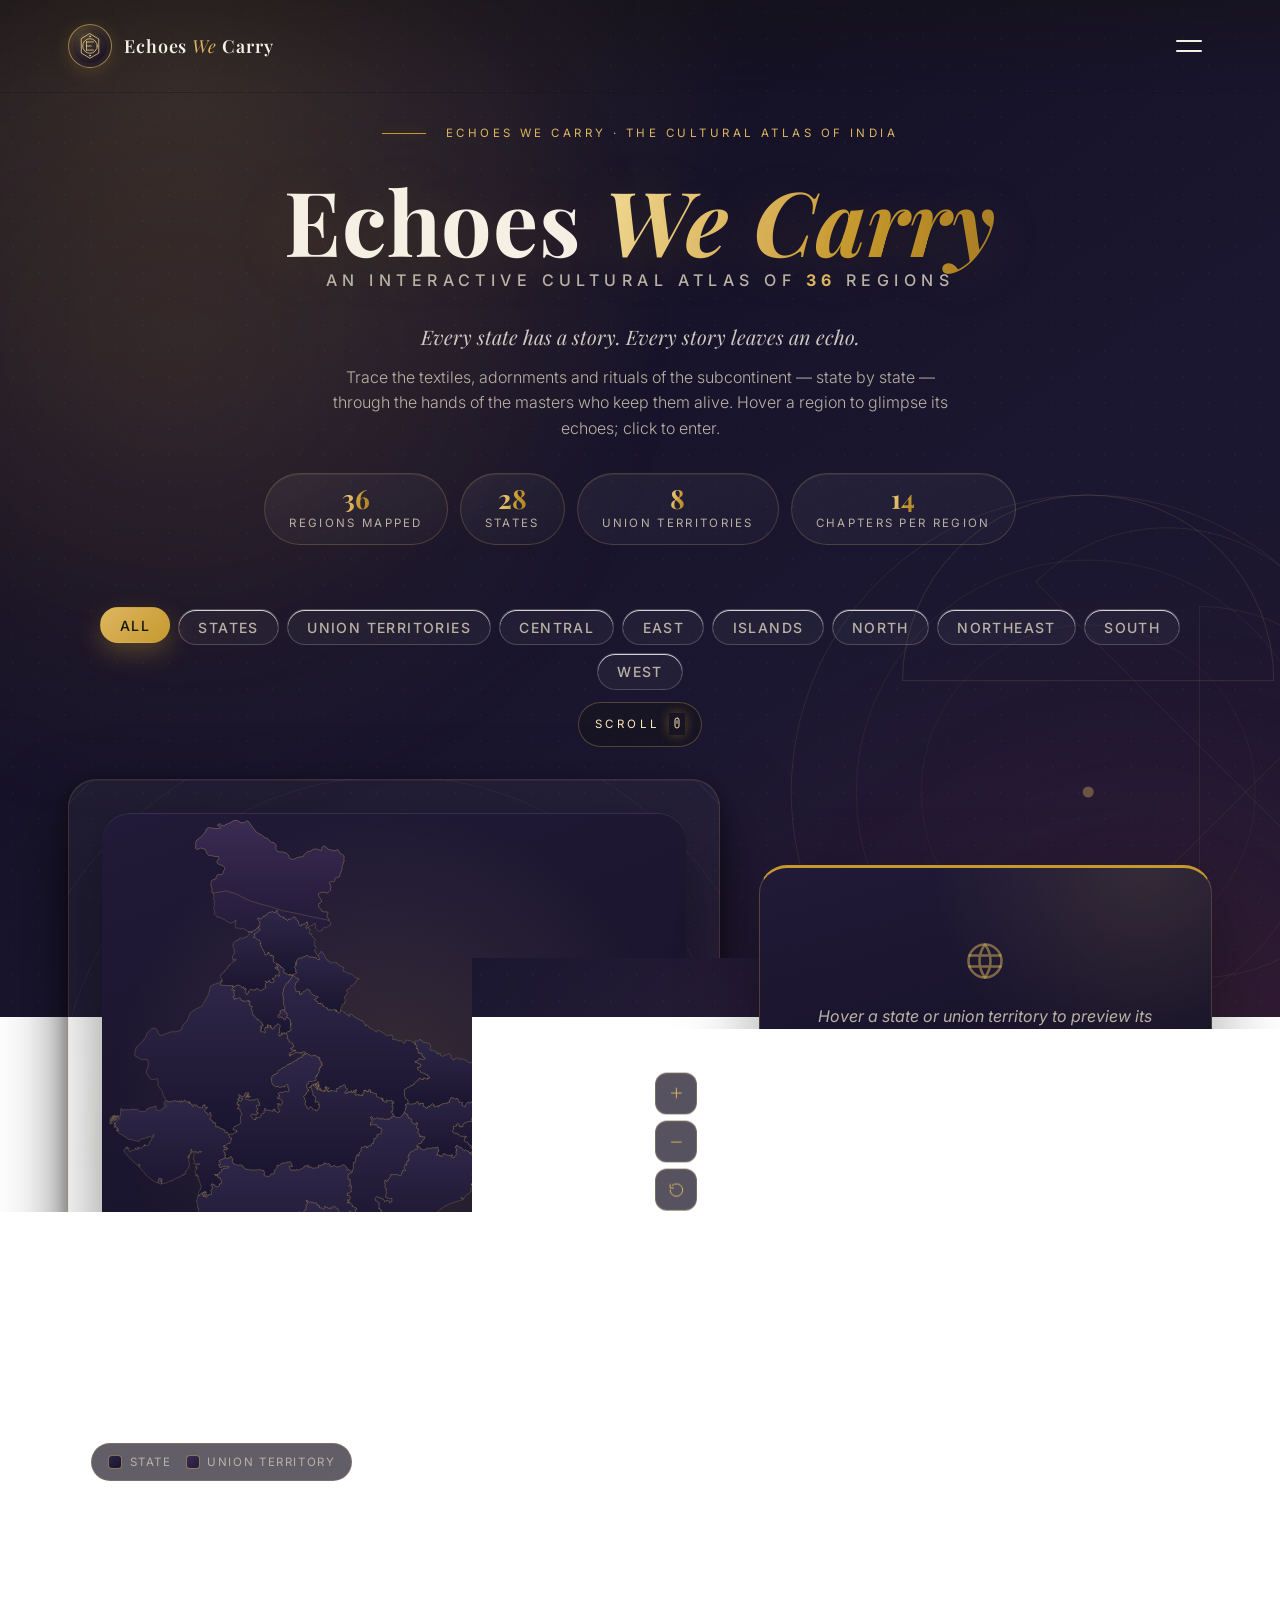
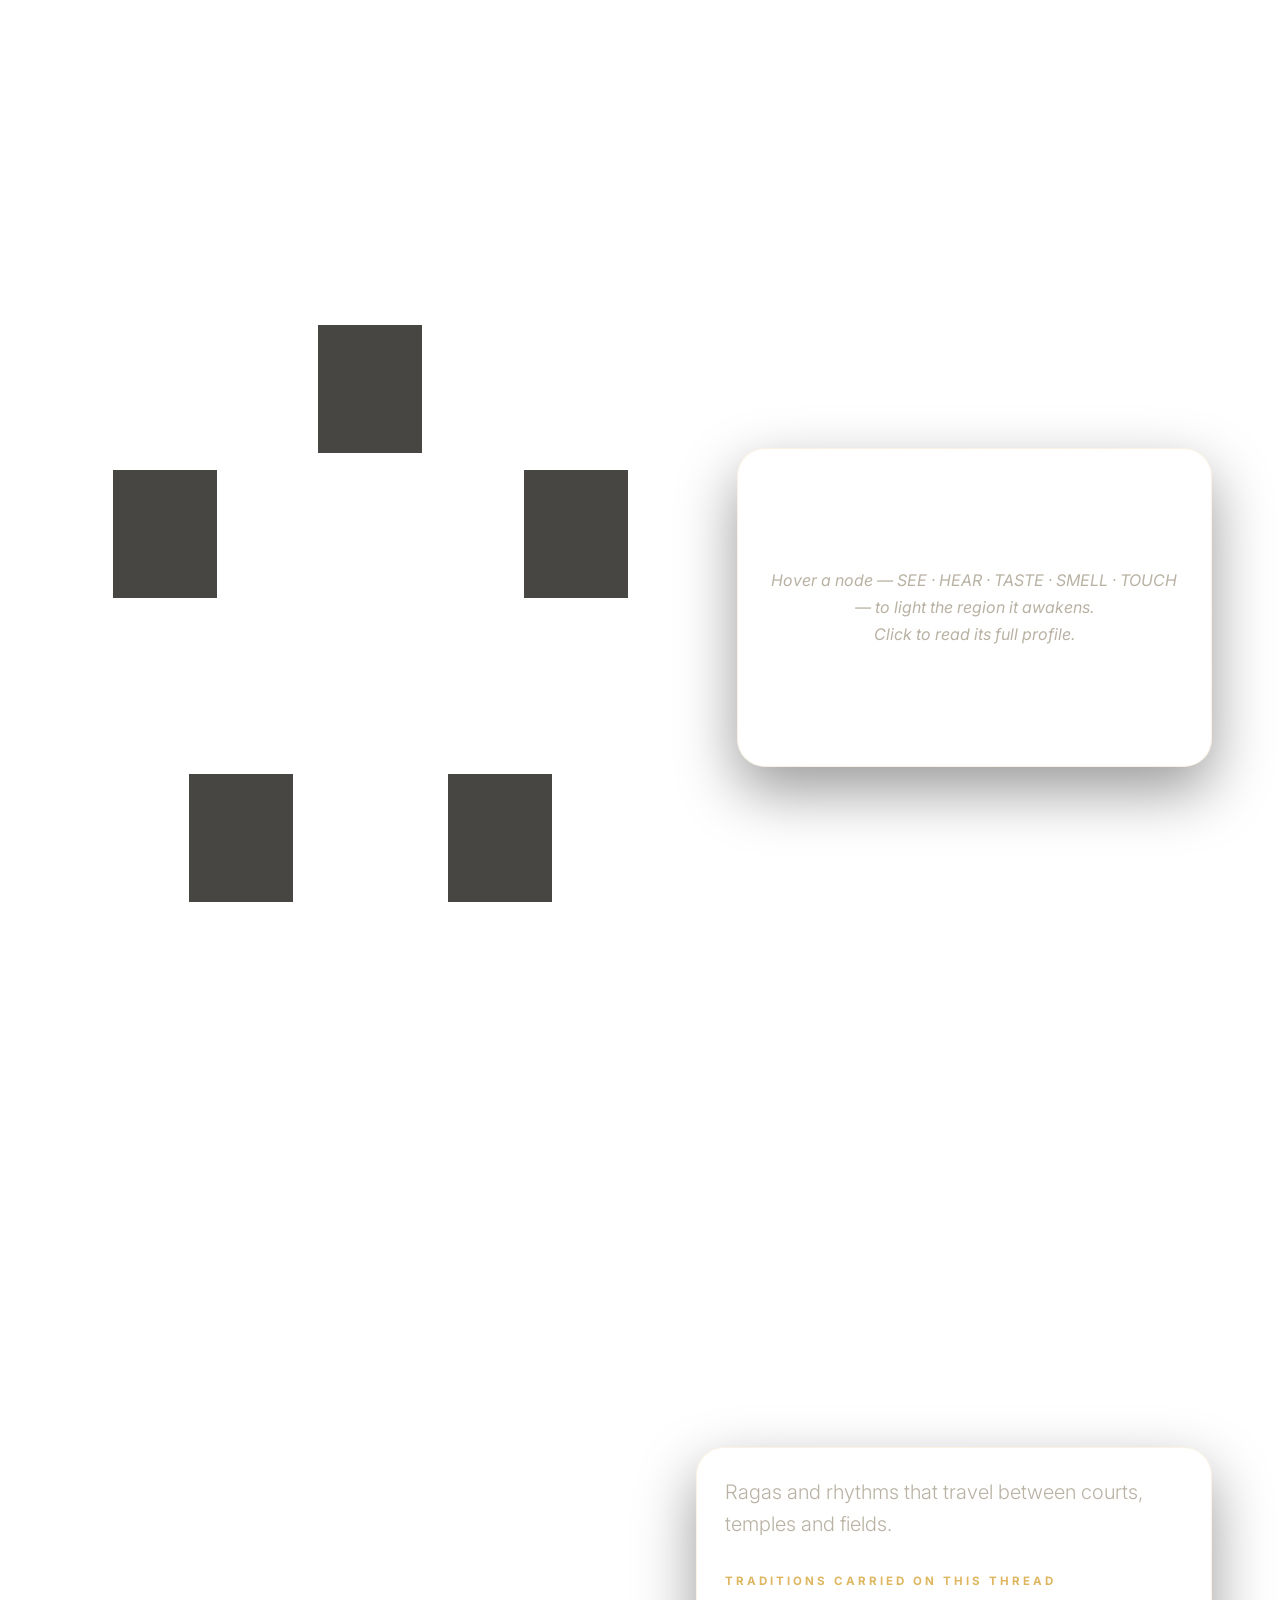
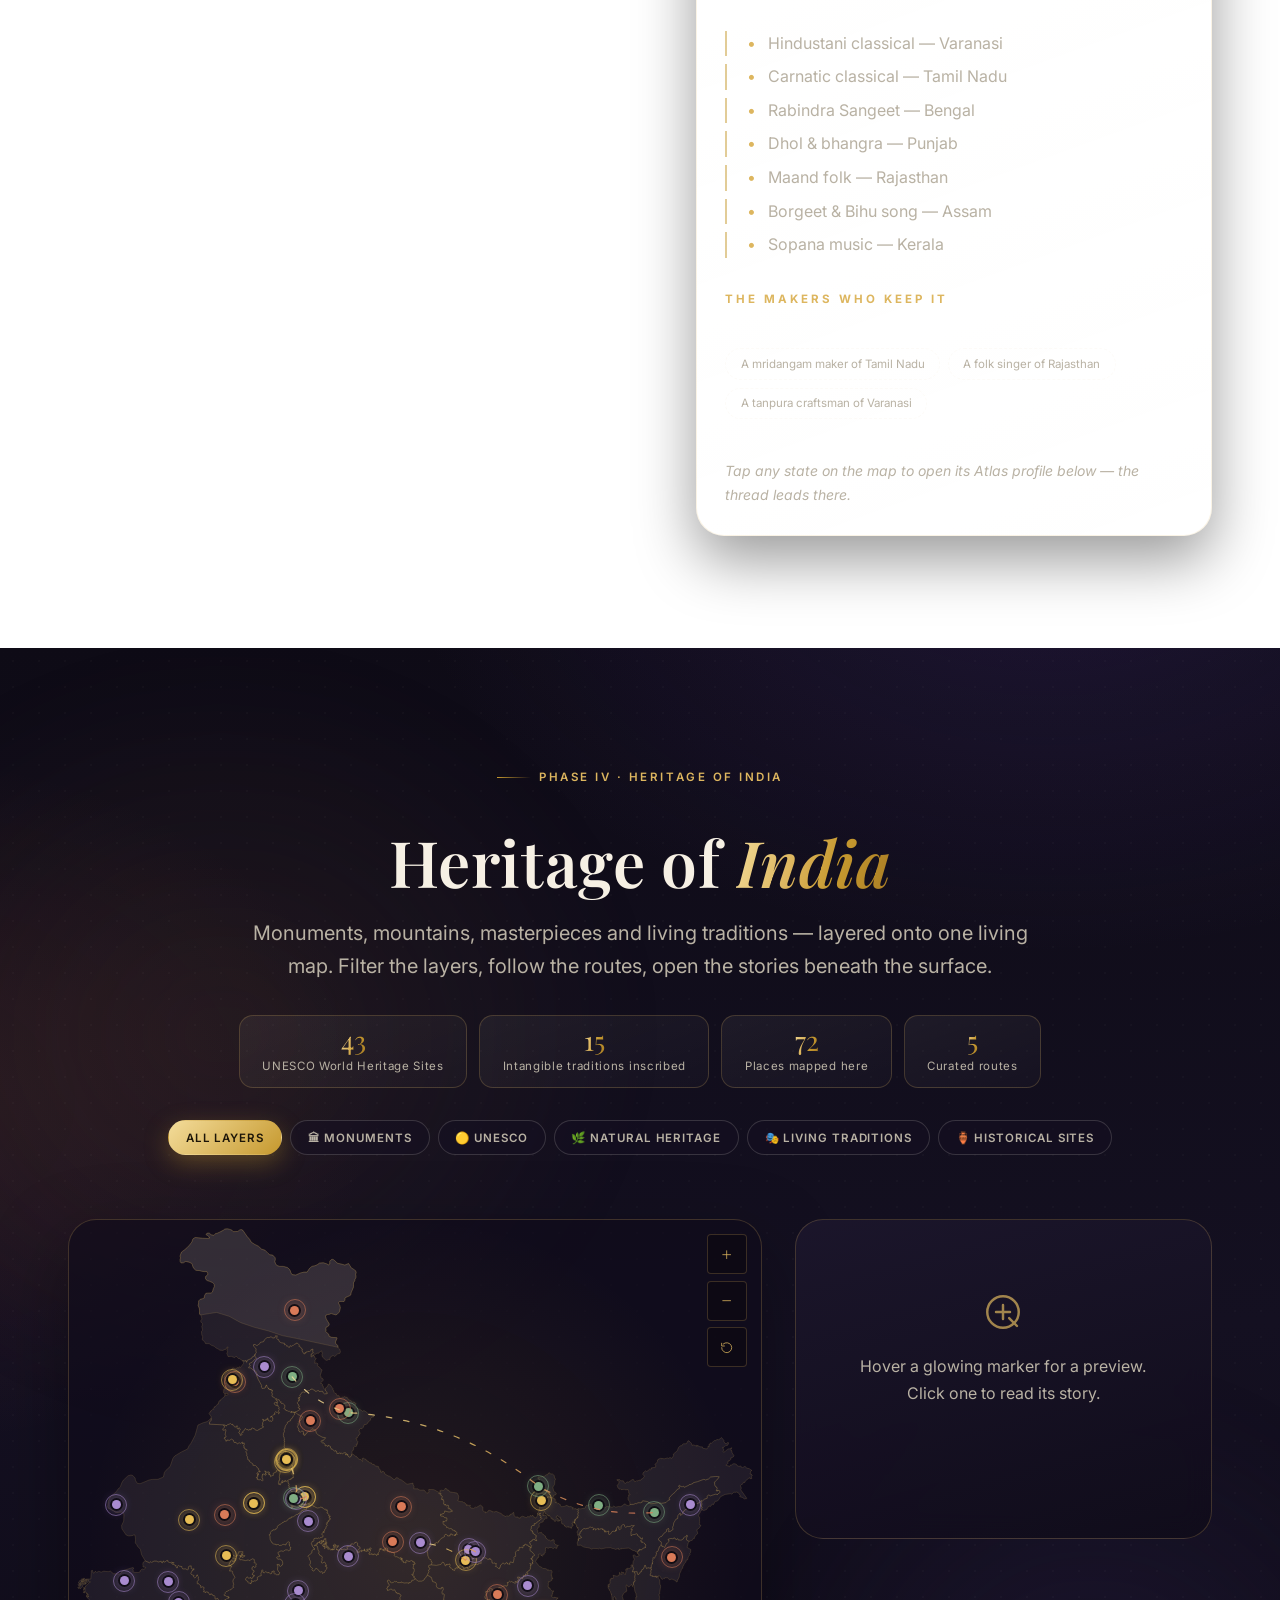
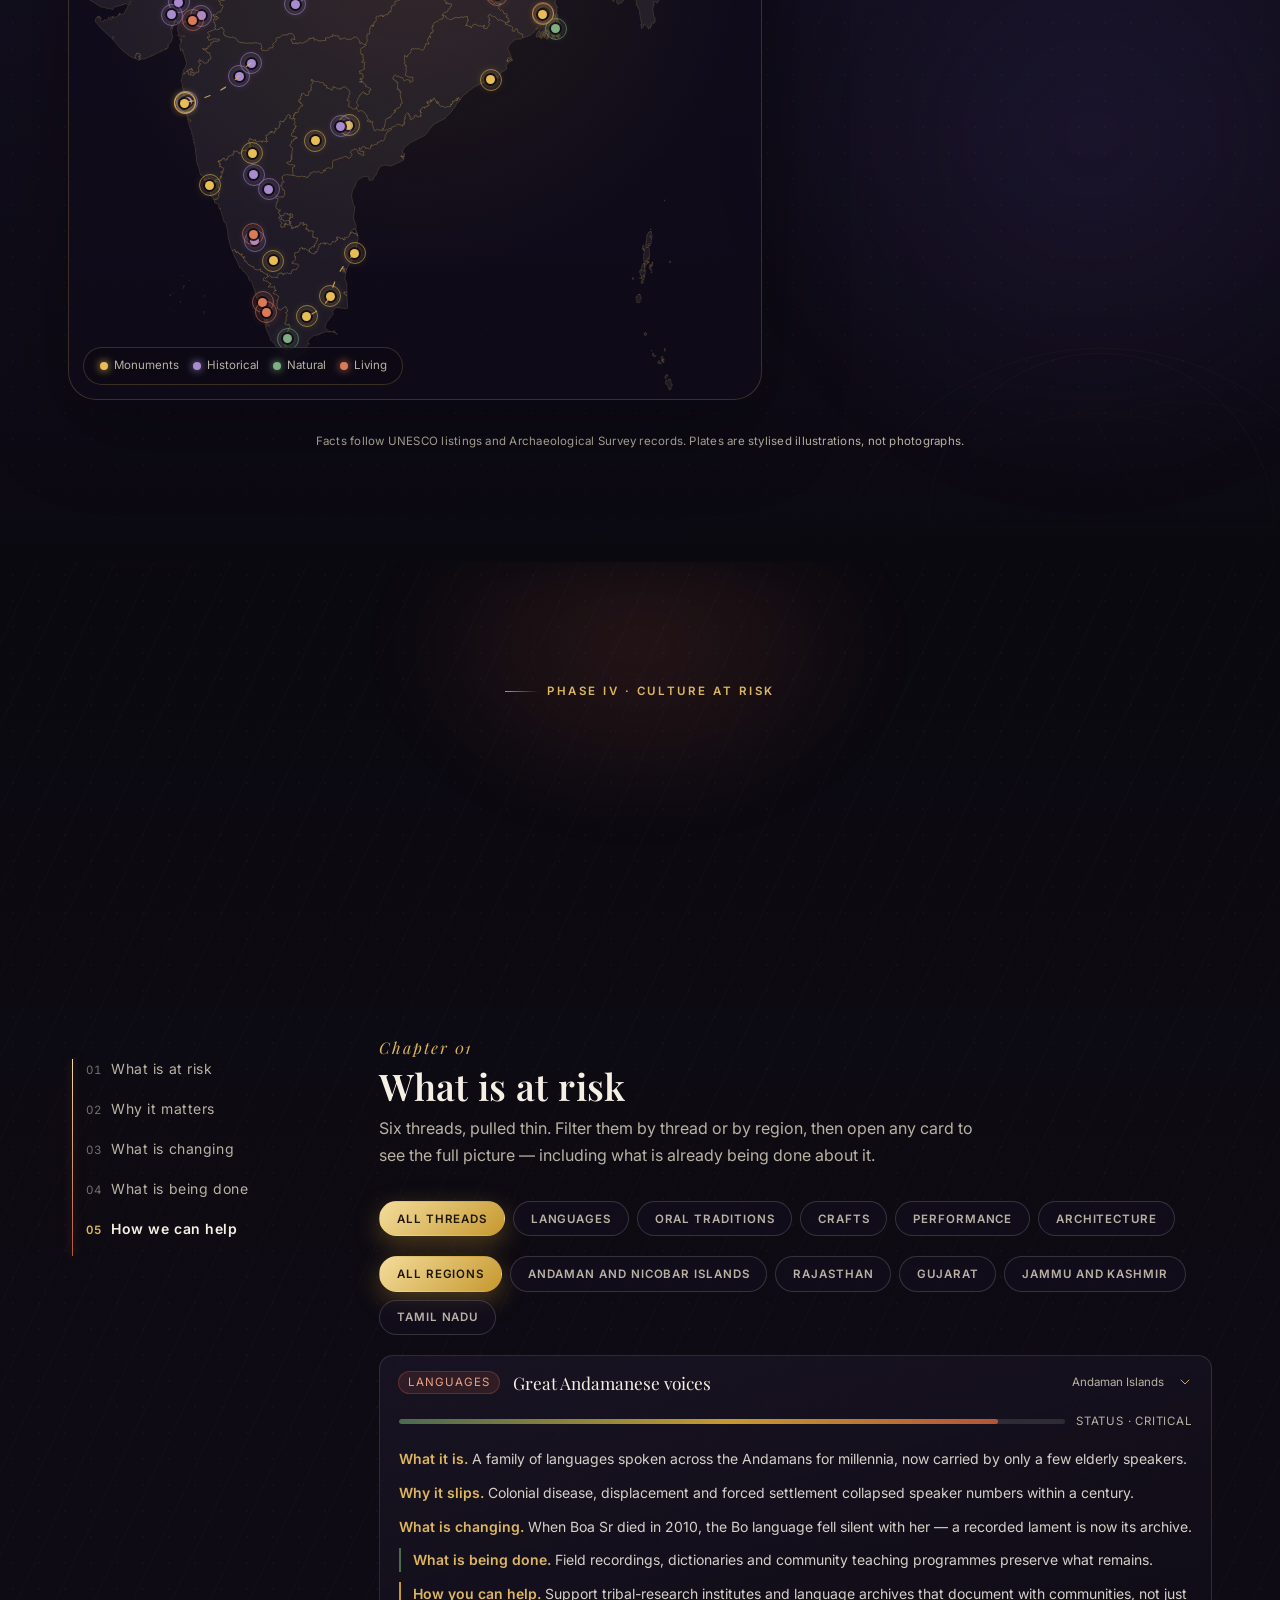
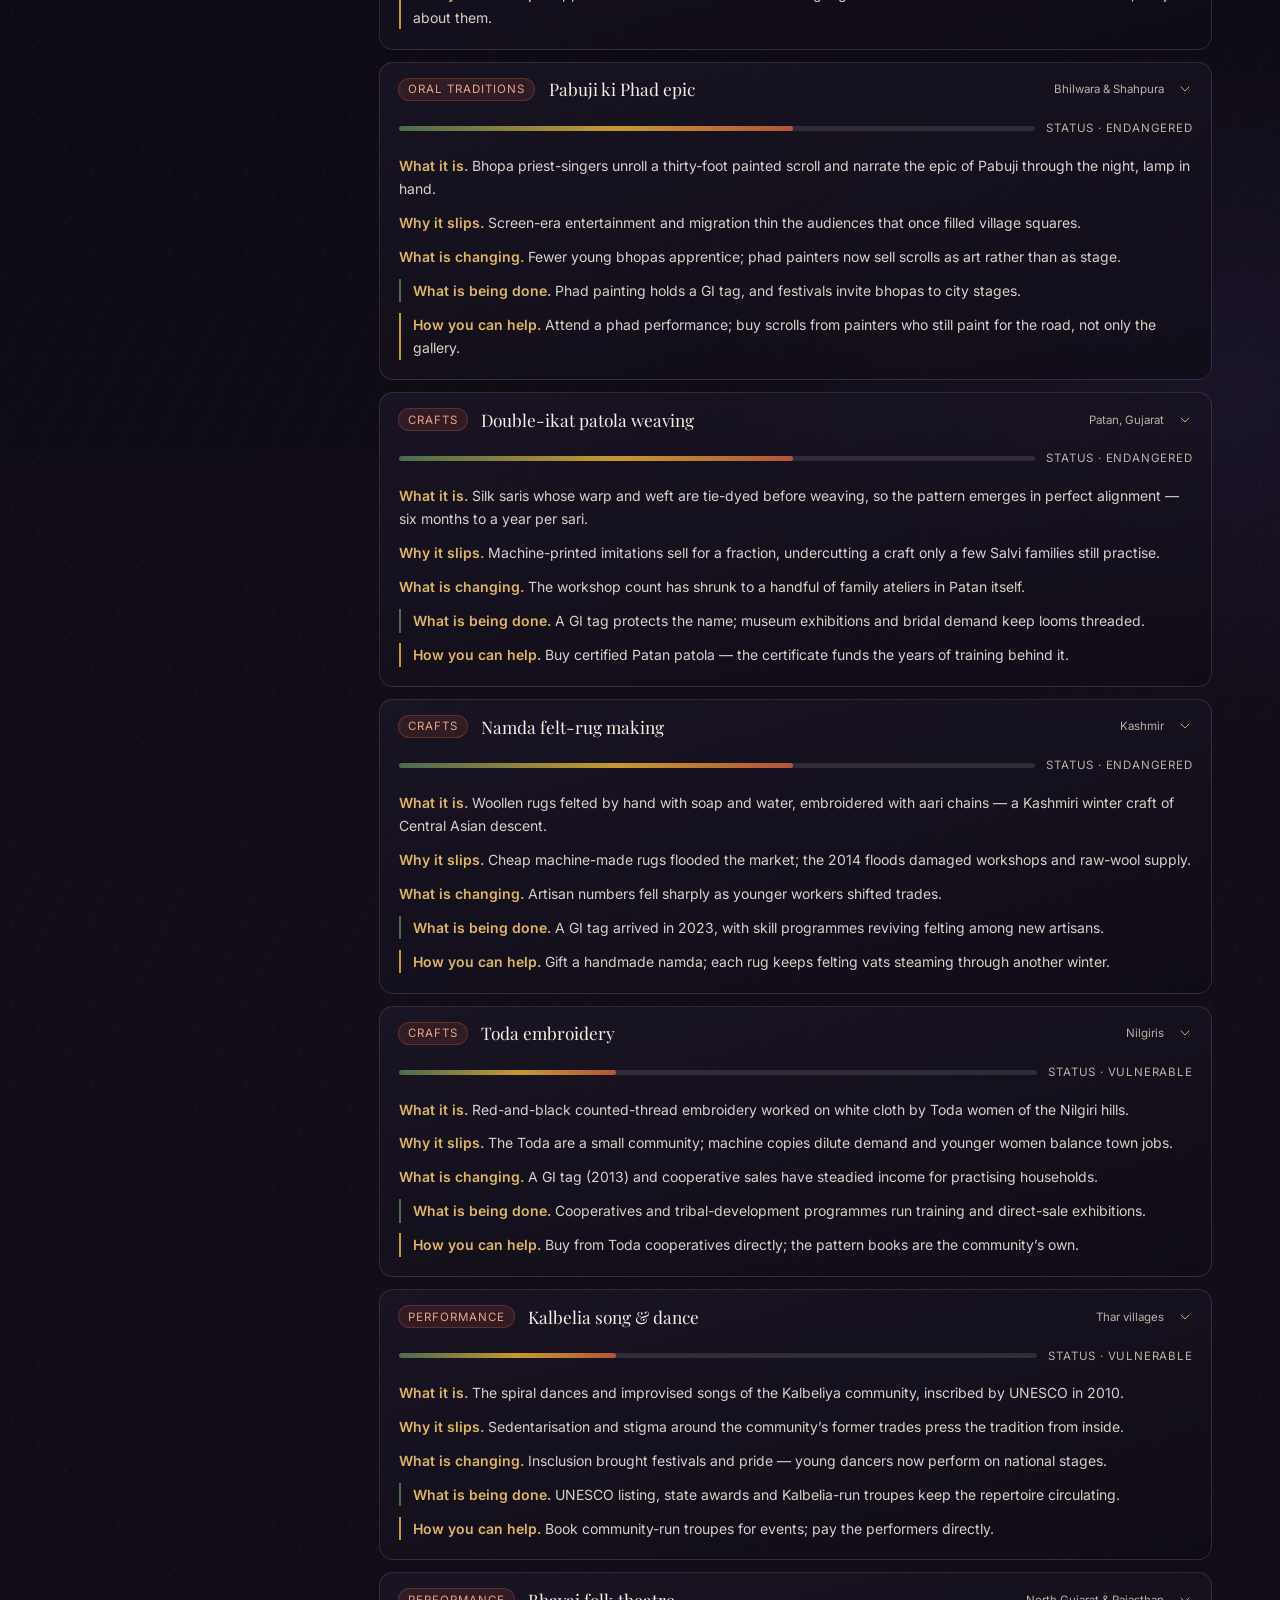
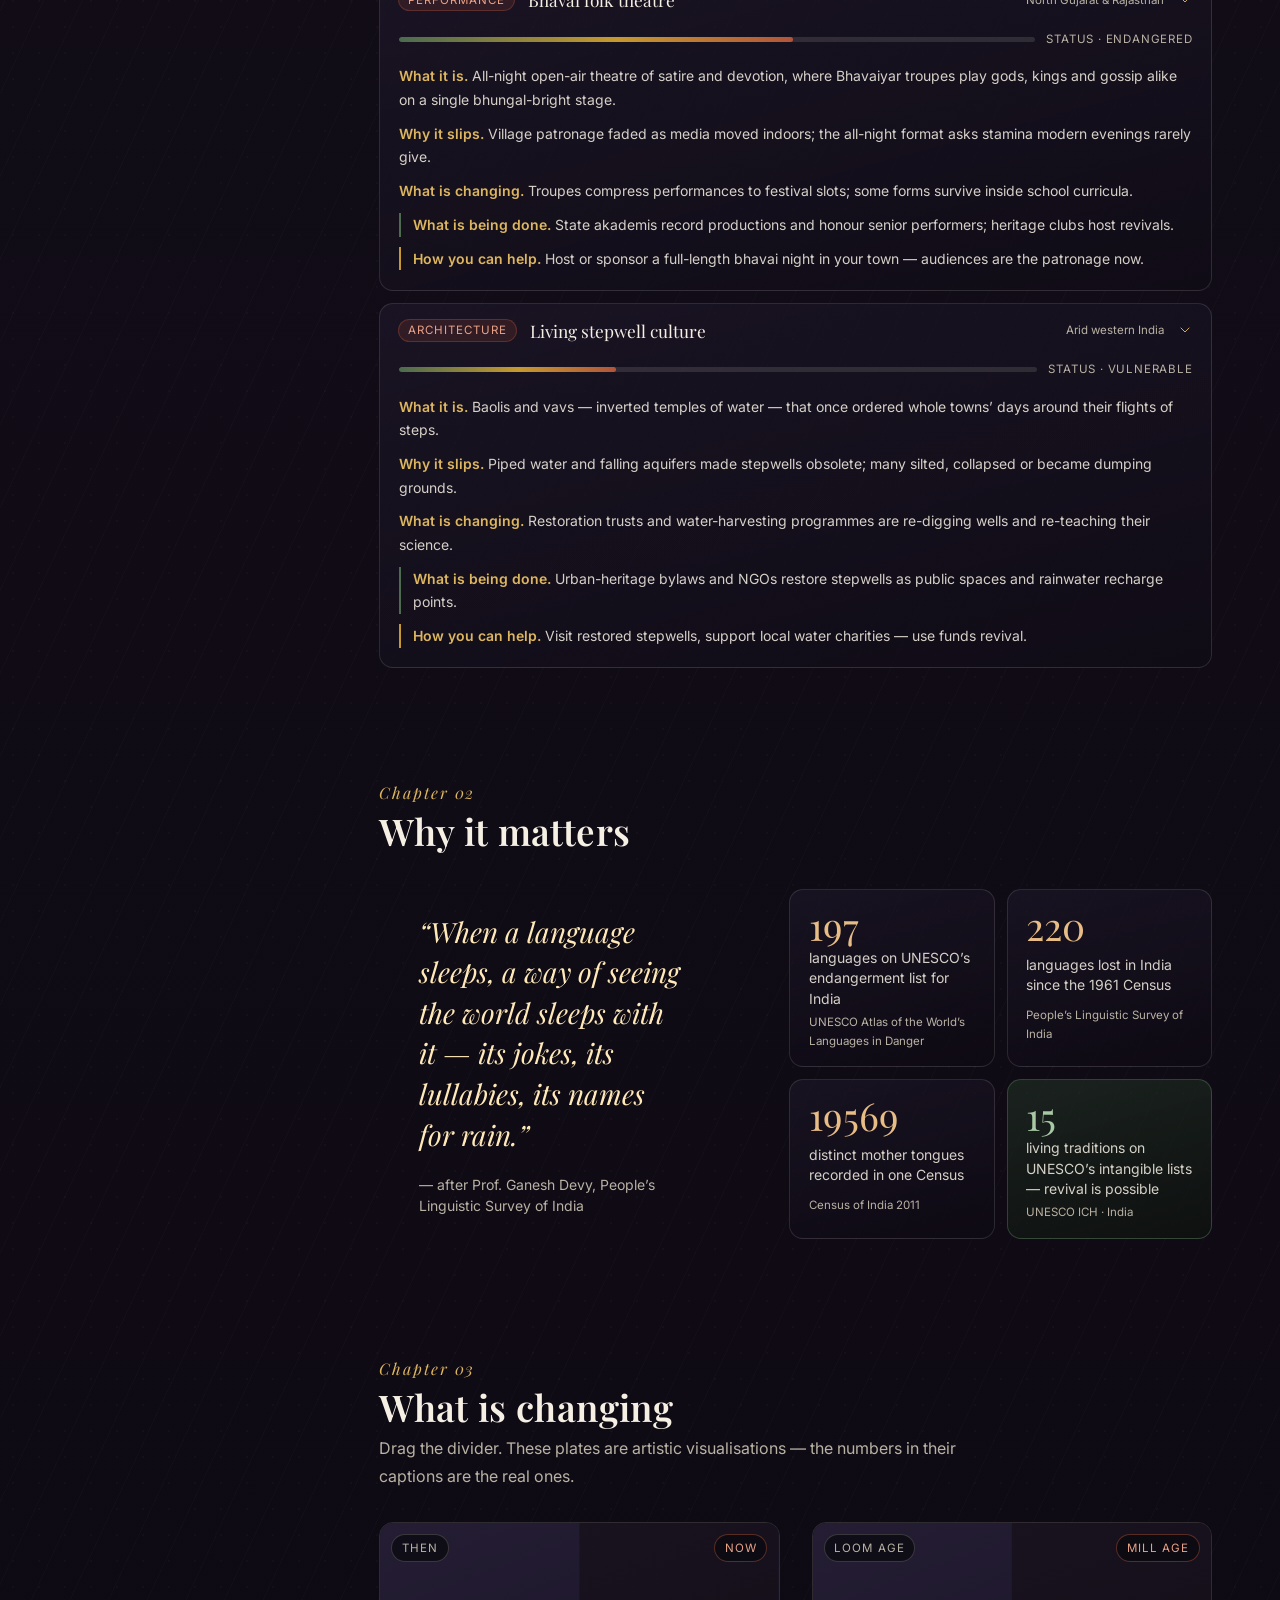
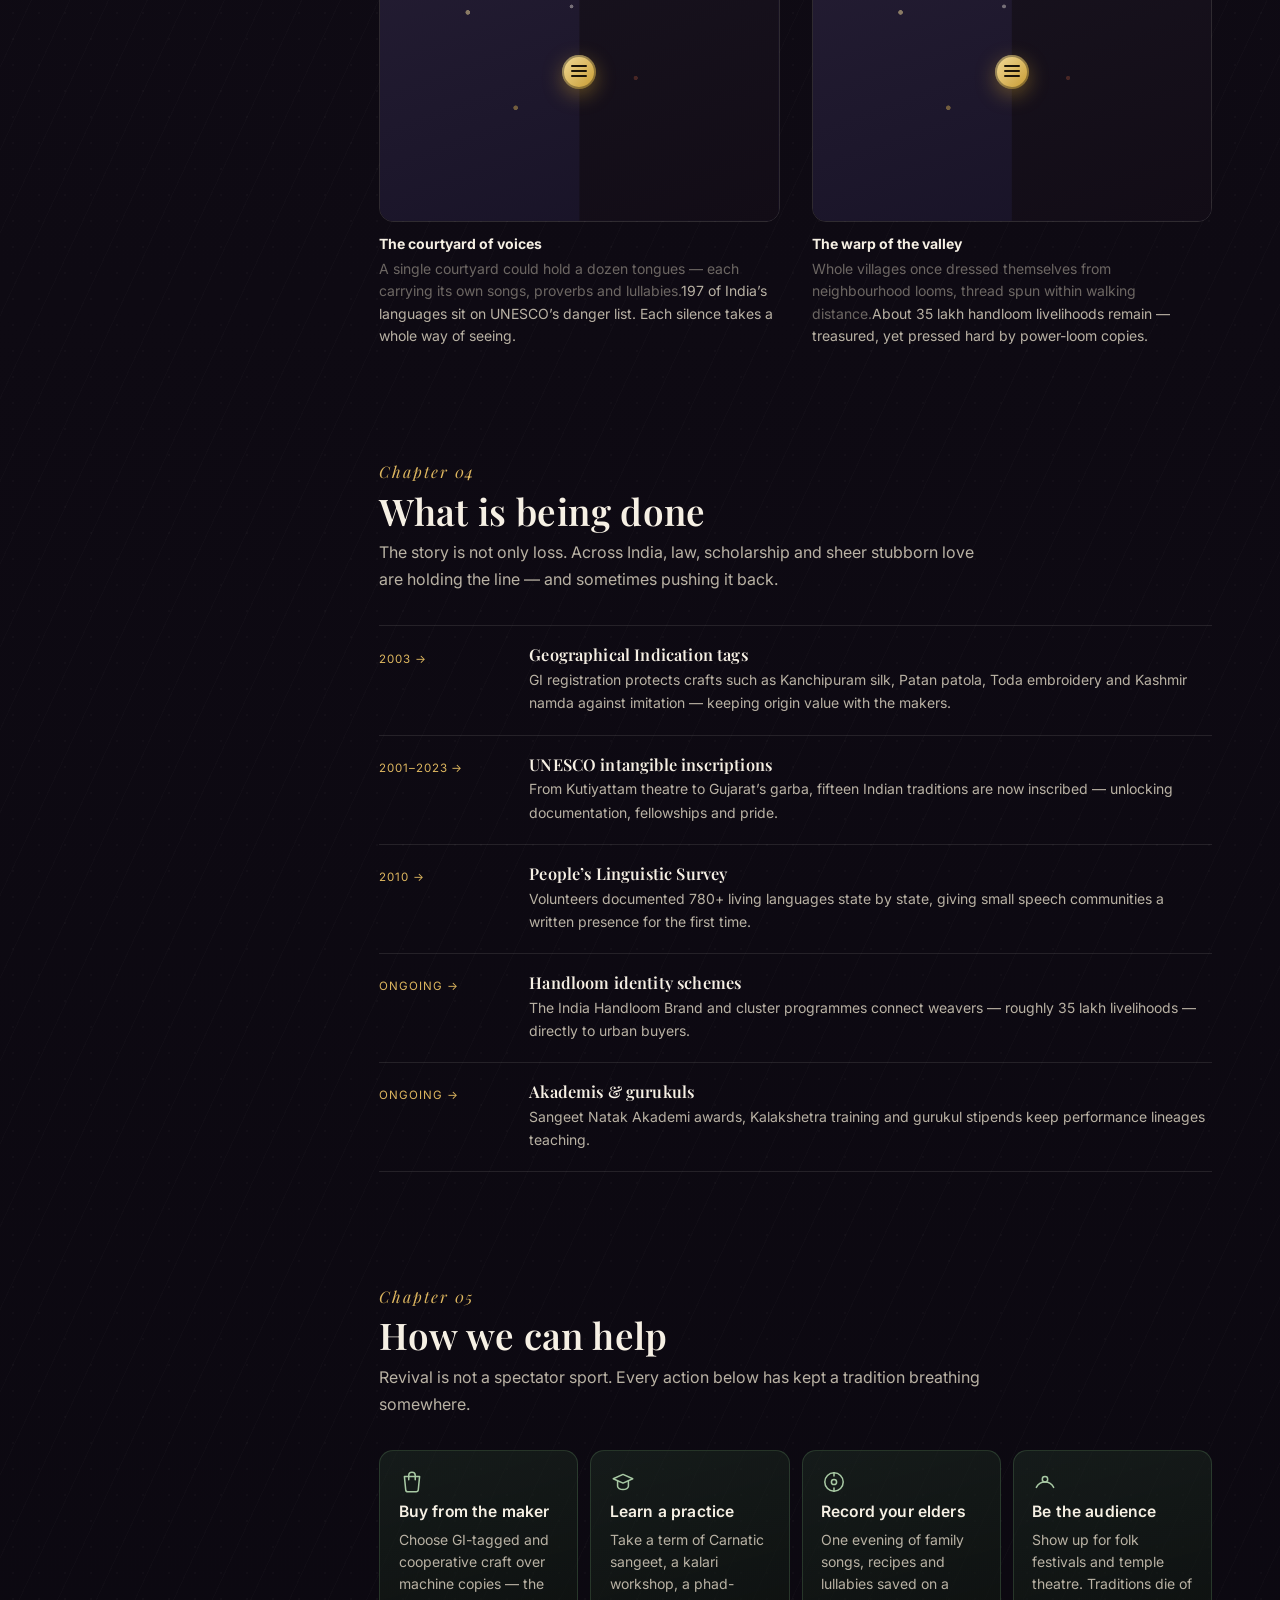
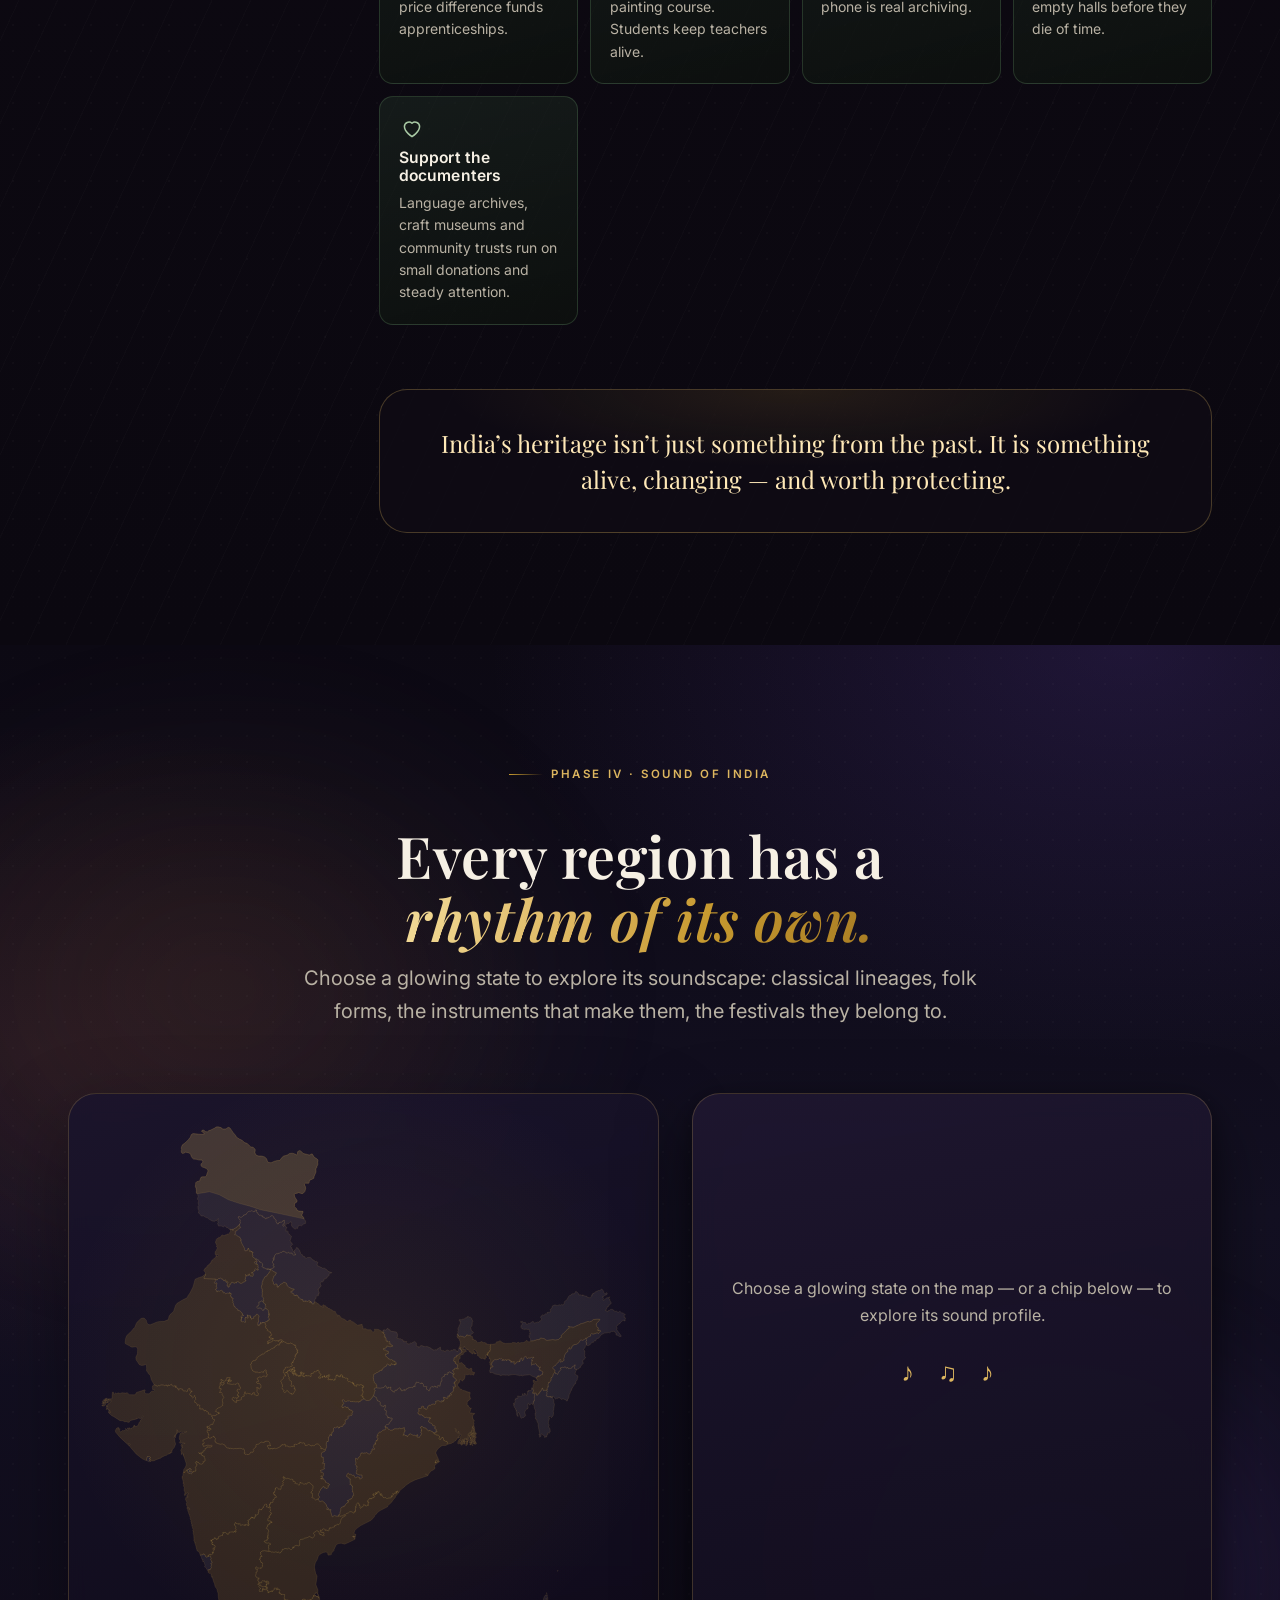
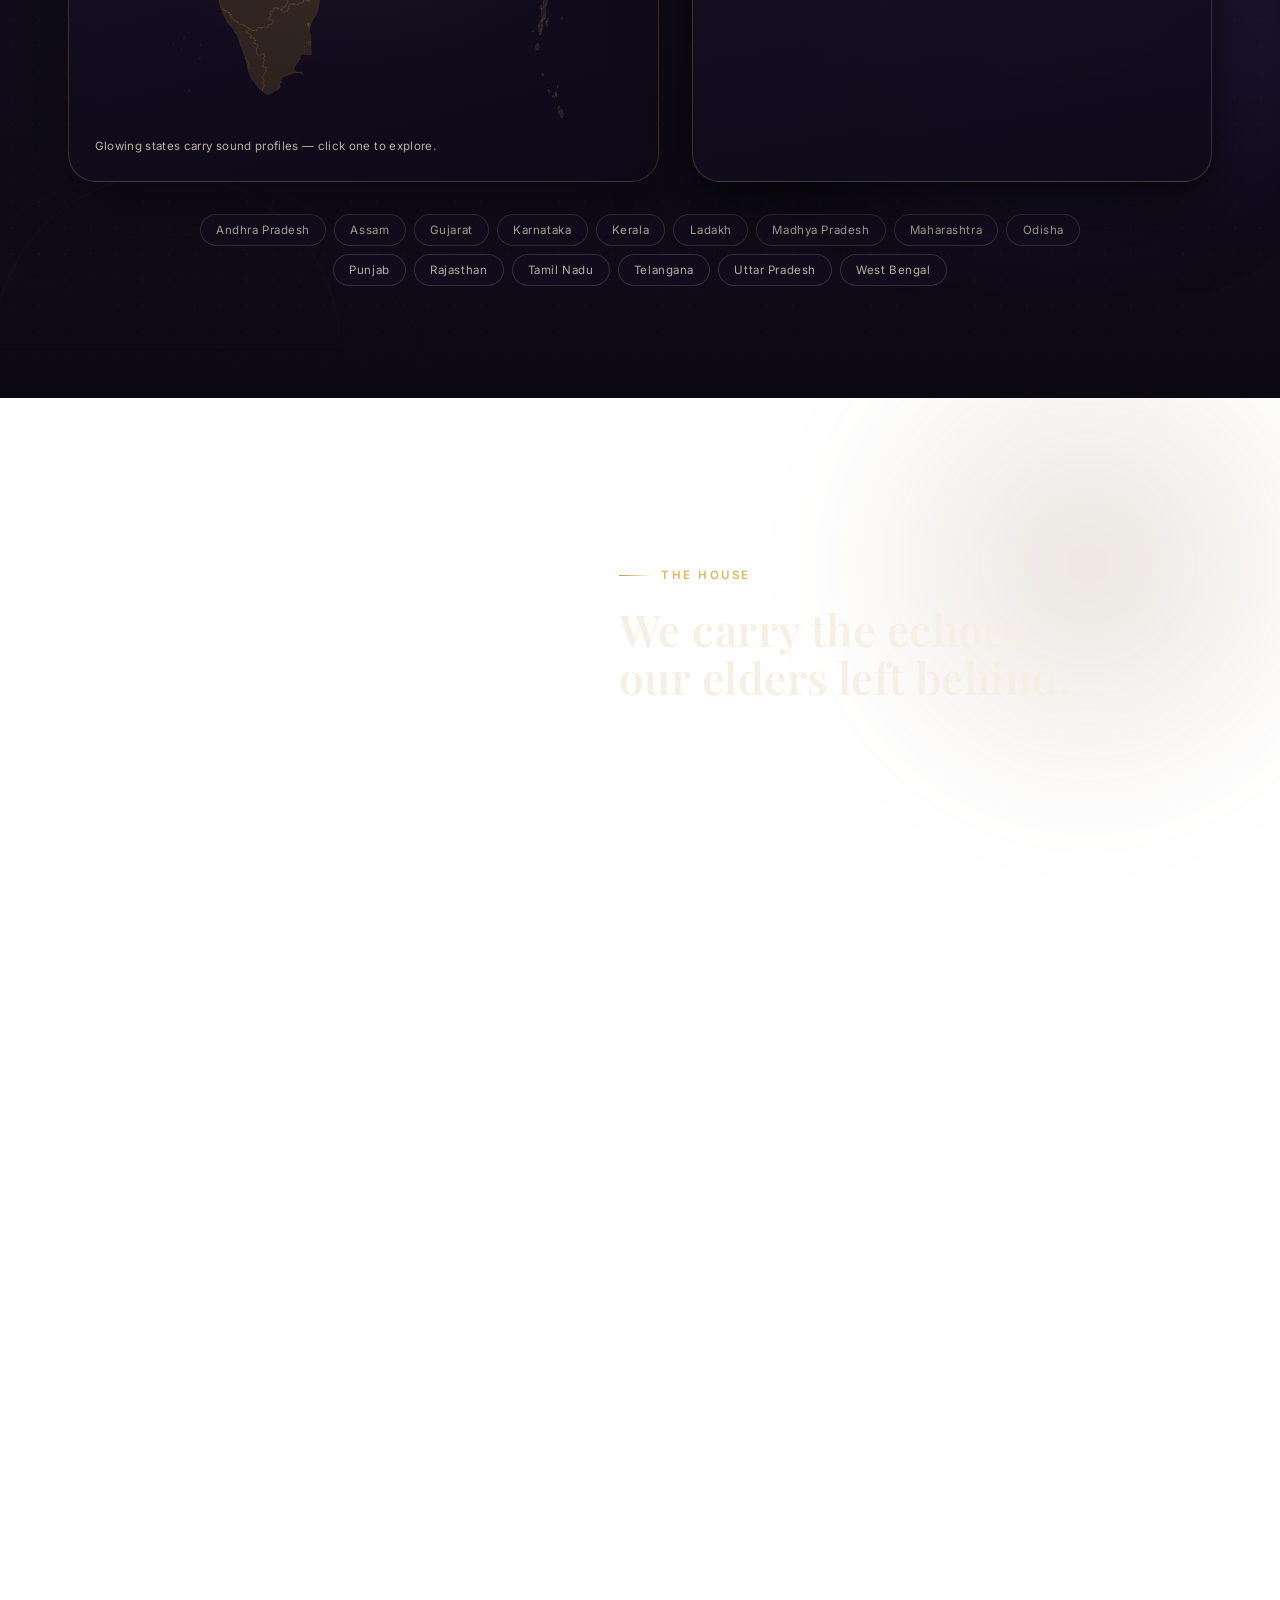
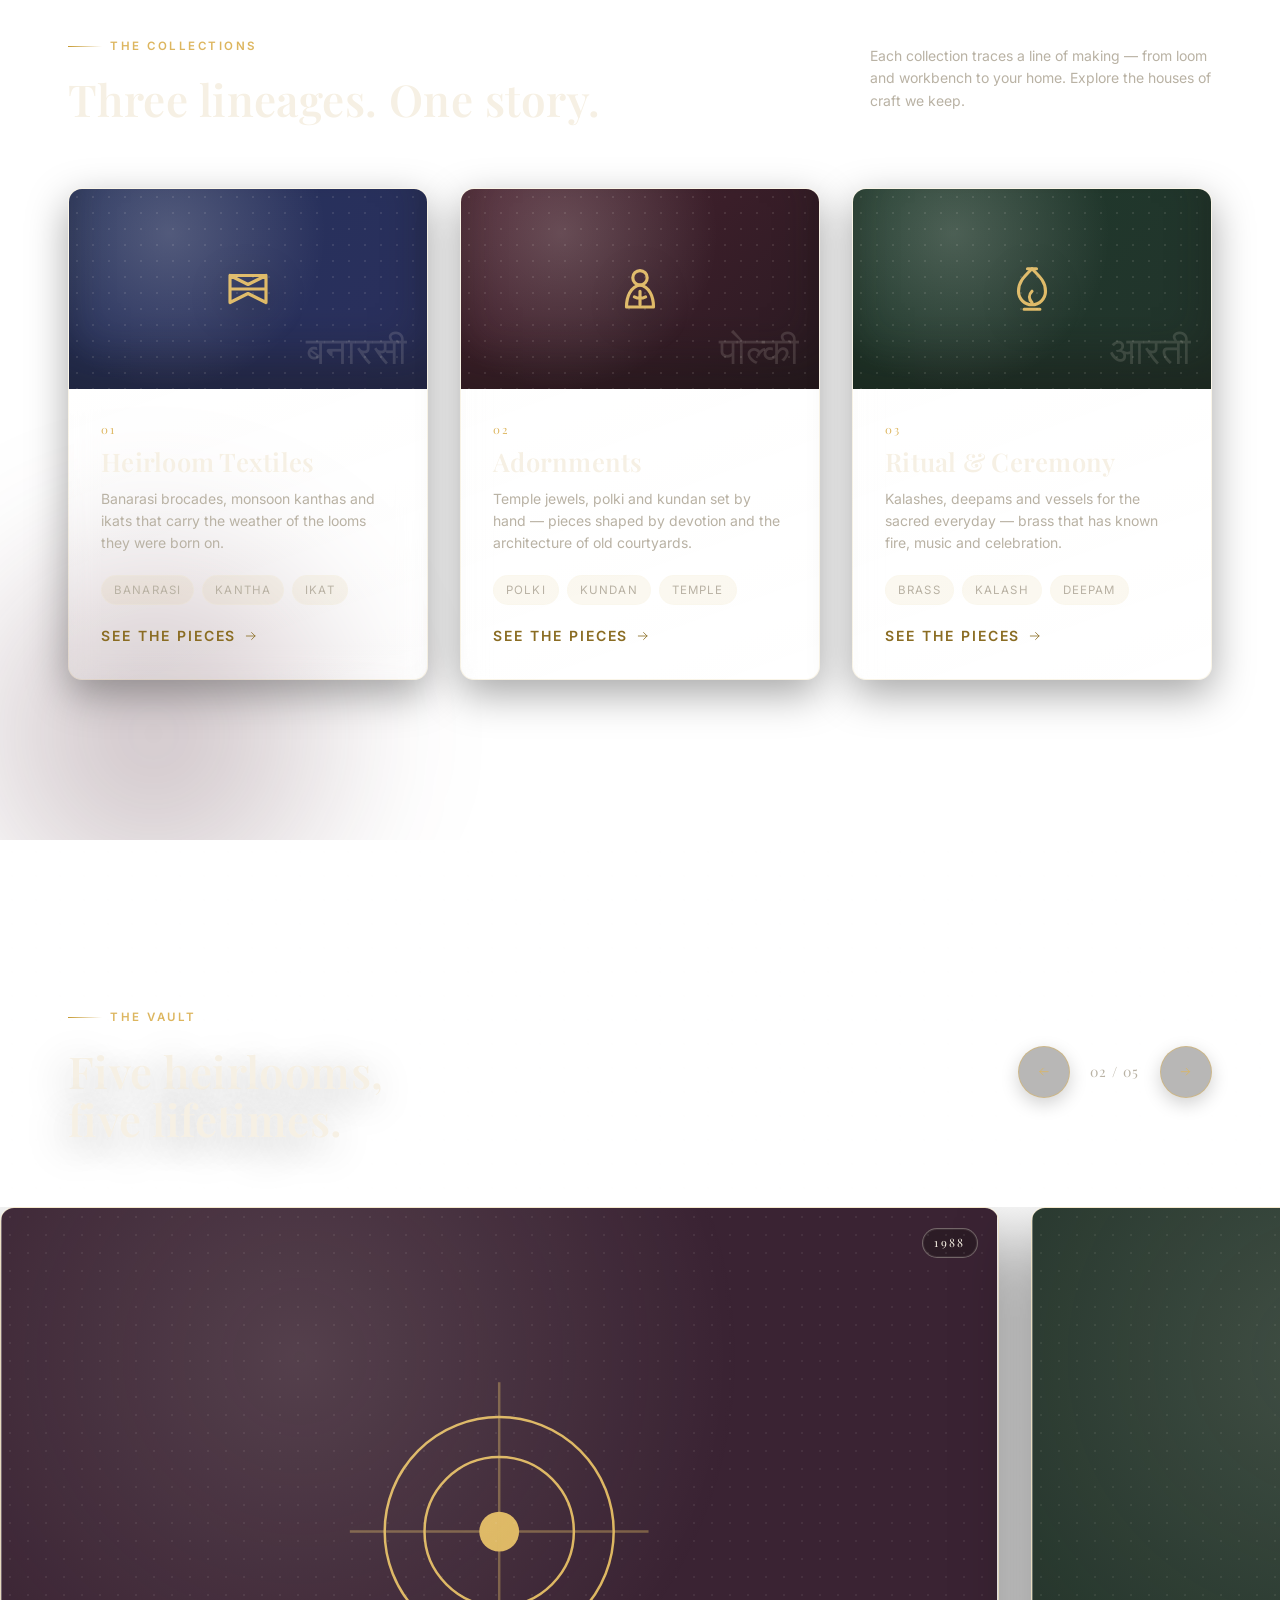
==== commit a24589e0: "Remove final carry chapter" ====
--- a/index.html
+++ b/index.html
@@ -1120,33 +1120,6 @@
       </div>
     </section>
 
-    <!-- ============ WHAT WILL YOU CARRY · FINALE ============ -->
-    <section class="bys-carry" id="carry" aria-label="What will you carry - the final message">
-      <div class="bys-carry__grain" aria-hidden="true"></div>
-
-      <div class="bys-carry__scene" id="bys-carry-scene">
-        <p class="bys-carry__eyebrow">The last chapter</p>
-        <h2 class="bys-carry__question">What will you<br /><em>carry?</em></h2>
-
-        <div class="bys-carry__reveal" id="bys-carry-reveal" role="status" aria-live="polite">
-          <span class="bys-carry__word" data-word="A tradition.">A tradition.</span>
-          <span class="bys-carry__word" data-word="A story.">A story.</span>
-          <span class="bys-carry__word" data-word="A song.">A song.</span>
-          <span class="bys-carry__word" data-word="A craft.">A craft.</span>
-          <span class="bys-carry__word" data-word="A memory.">A memory.</span>
-        </div>
-
-        <figure class="bys-carry__thread" id="bys-carry-thread" aria-label="A golden thread forms the silhouette of India">
-          <div class="bys-carry__map" id="bys-carry-map"></div>
-          <div class="bys-carry__logo" id="bys-carry-logo" aria-hidden="true">
-            <svg viewBox="0 0 48 48" class="icon"><path d="M24 3 39 12v24L24 45 9 36V12Z"/><circle cx="24" cy="24" r="12.5"/><path d="M18 17v14M18 17h12M18 24h8M18 31h12"/><circle cx="24" cy="7.5" r="1"/><circle cx="24" cy="40.5" r="1"/></svg>
-            <span>Echoes We Carry</span>
-          </div>
-        </figure>
-
-        <p class="bys-carry__tagline" id="bys-carry-tagline">Culture survives when someone chooses to carry it forward.</p>
-      </div>
-    </section>
   </main>
 
   <!-- ============ FOOTER ============ -->
